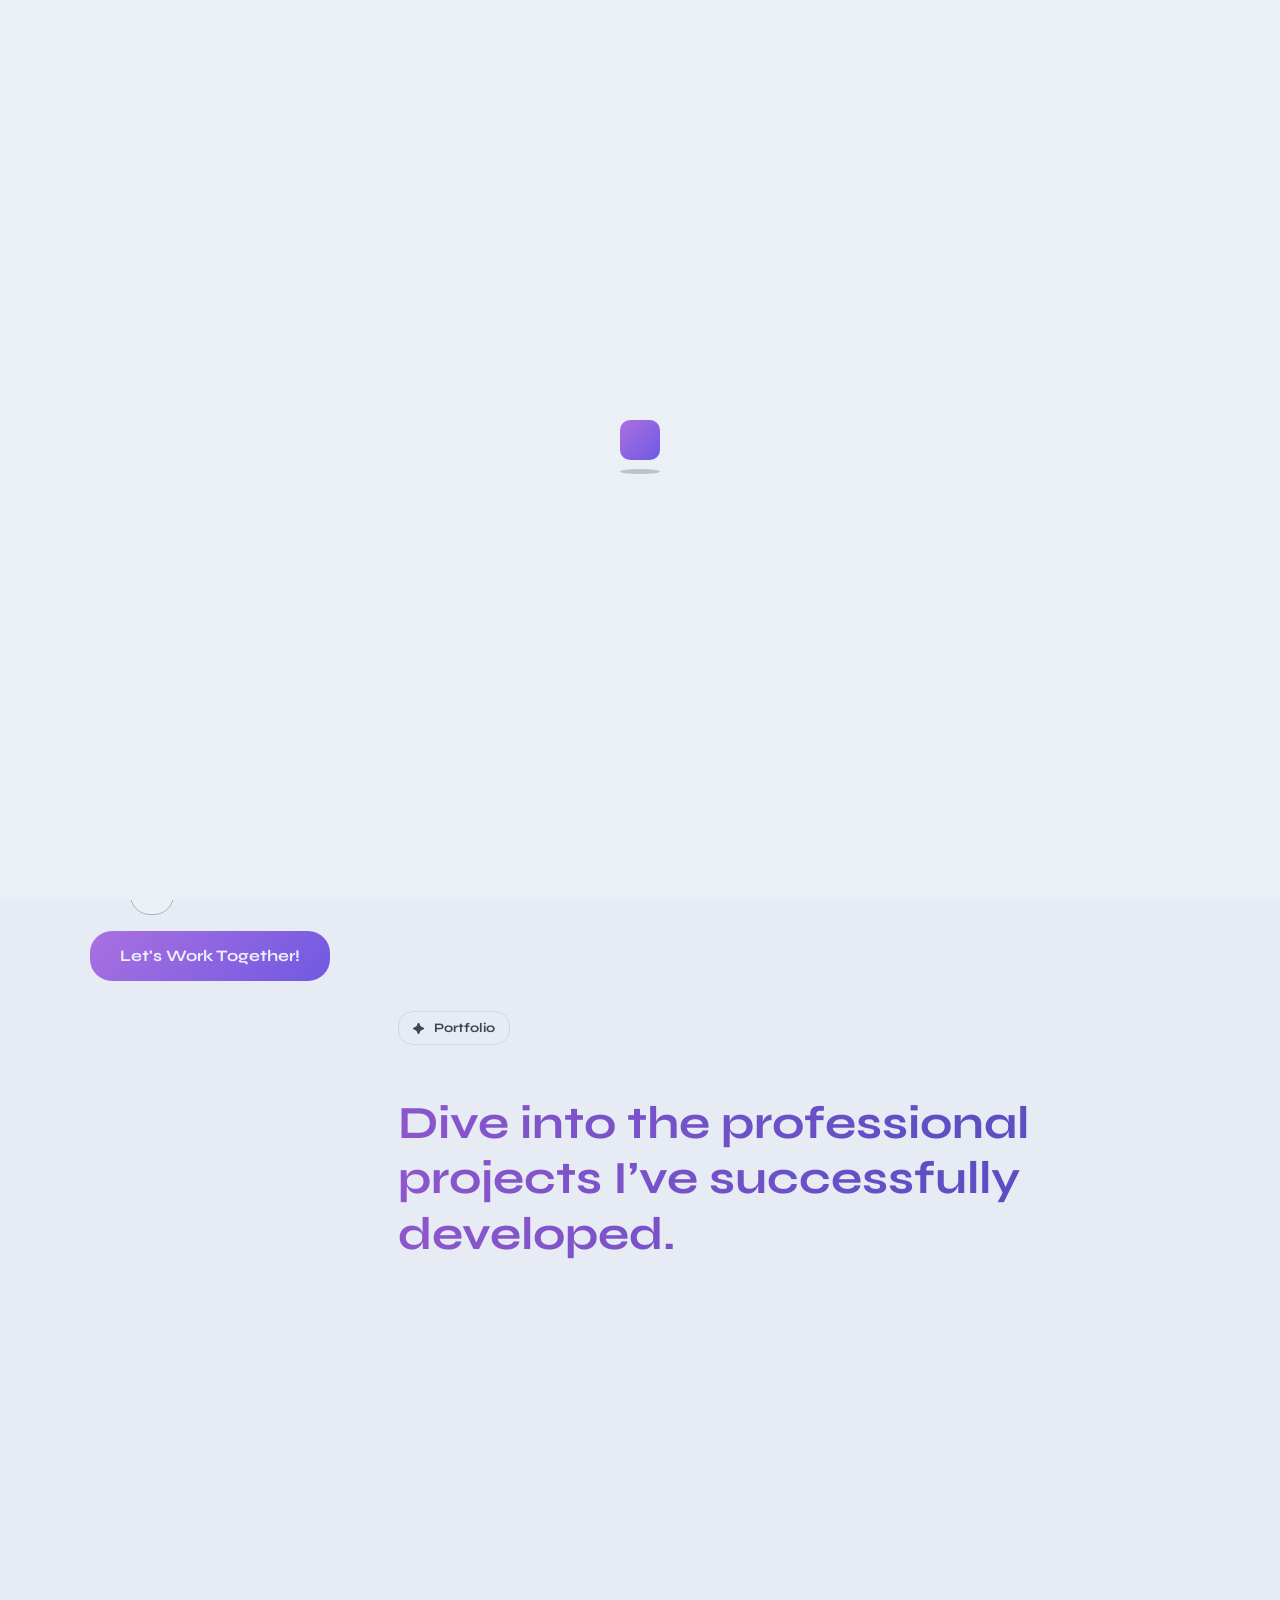
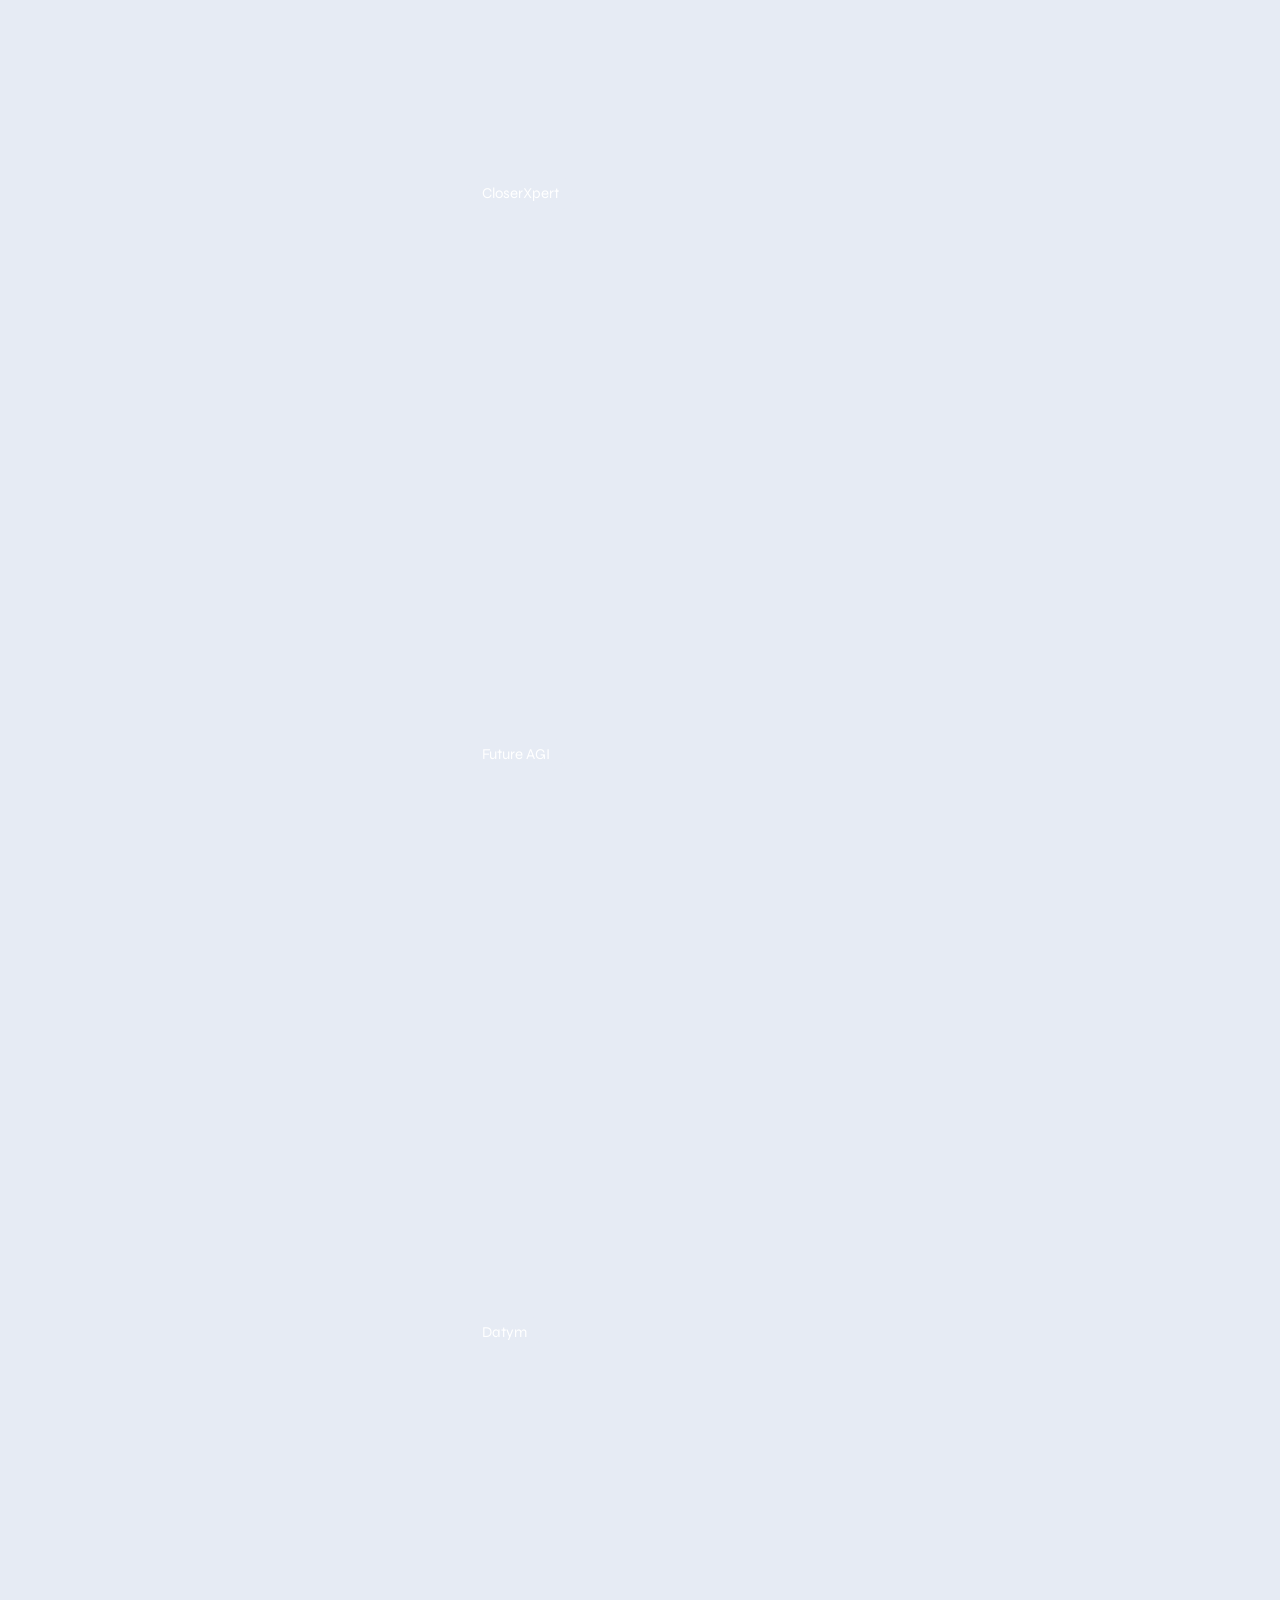
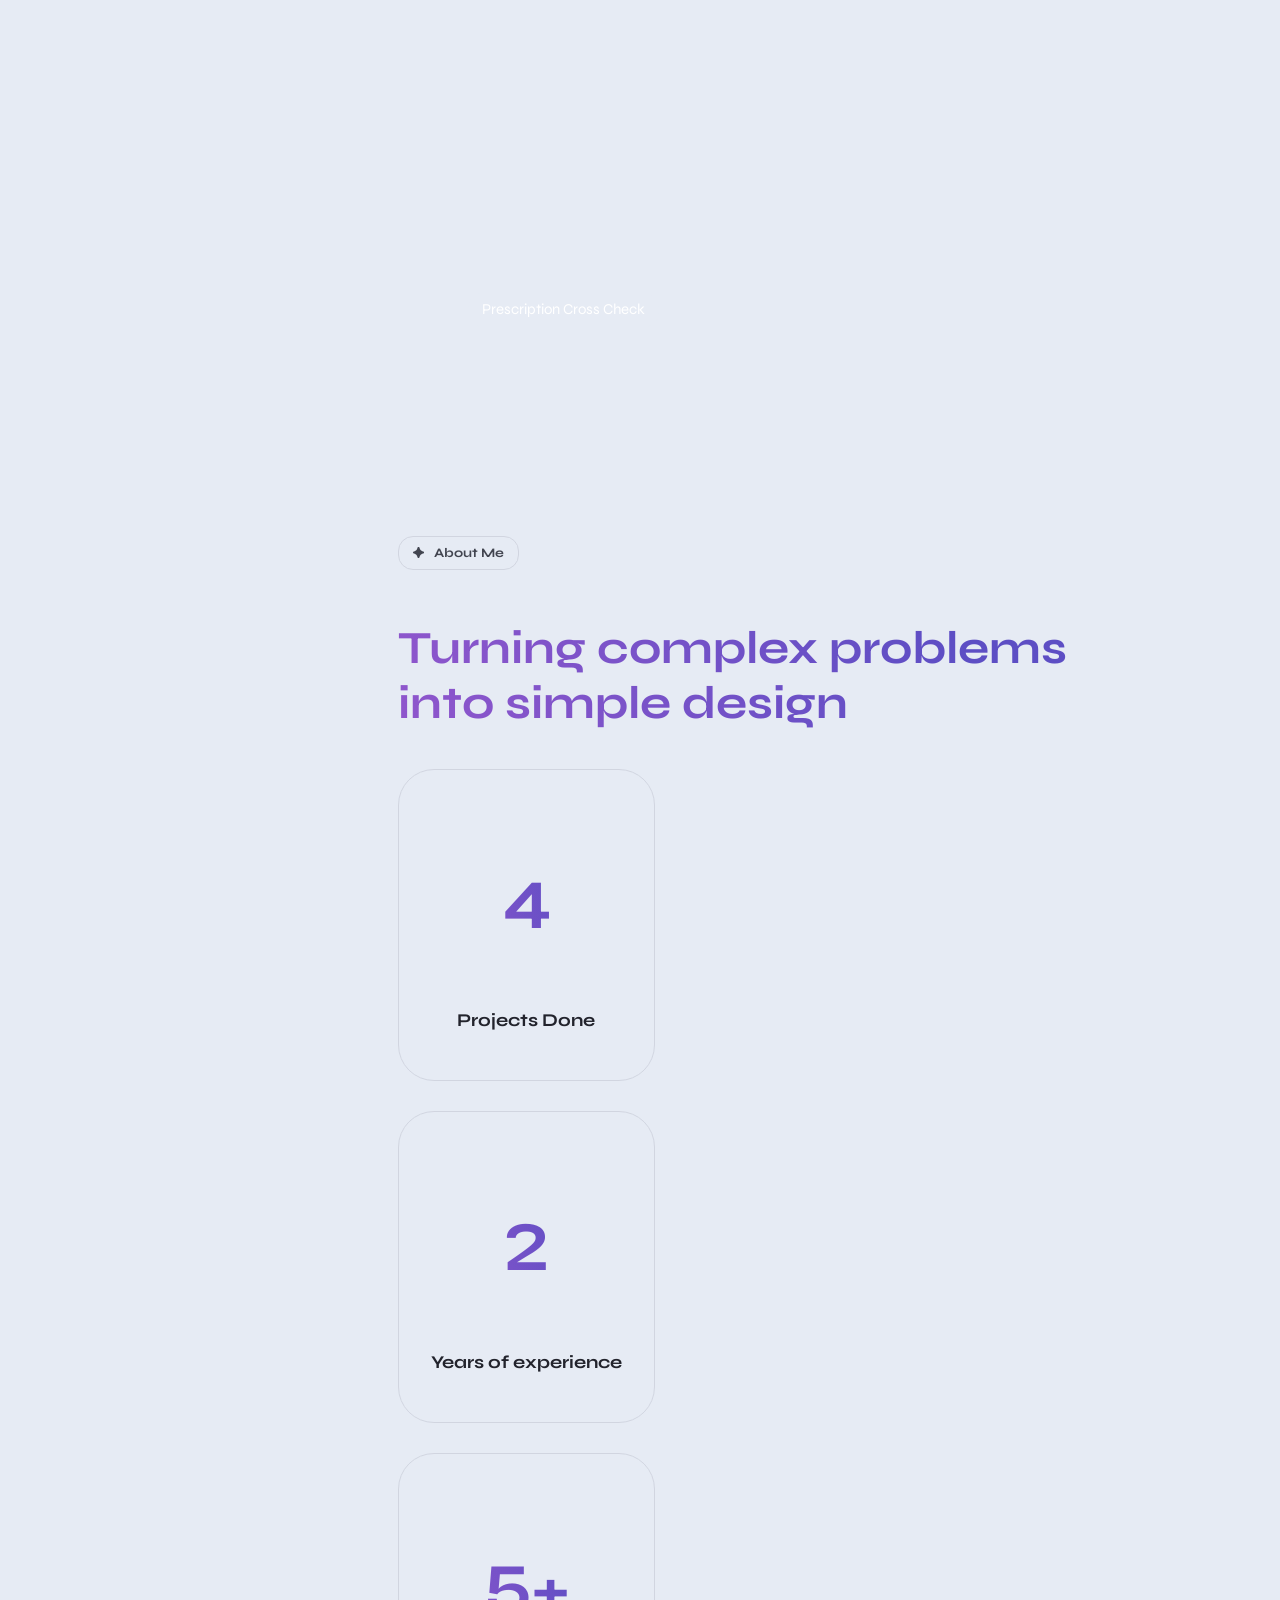
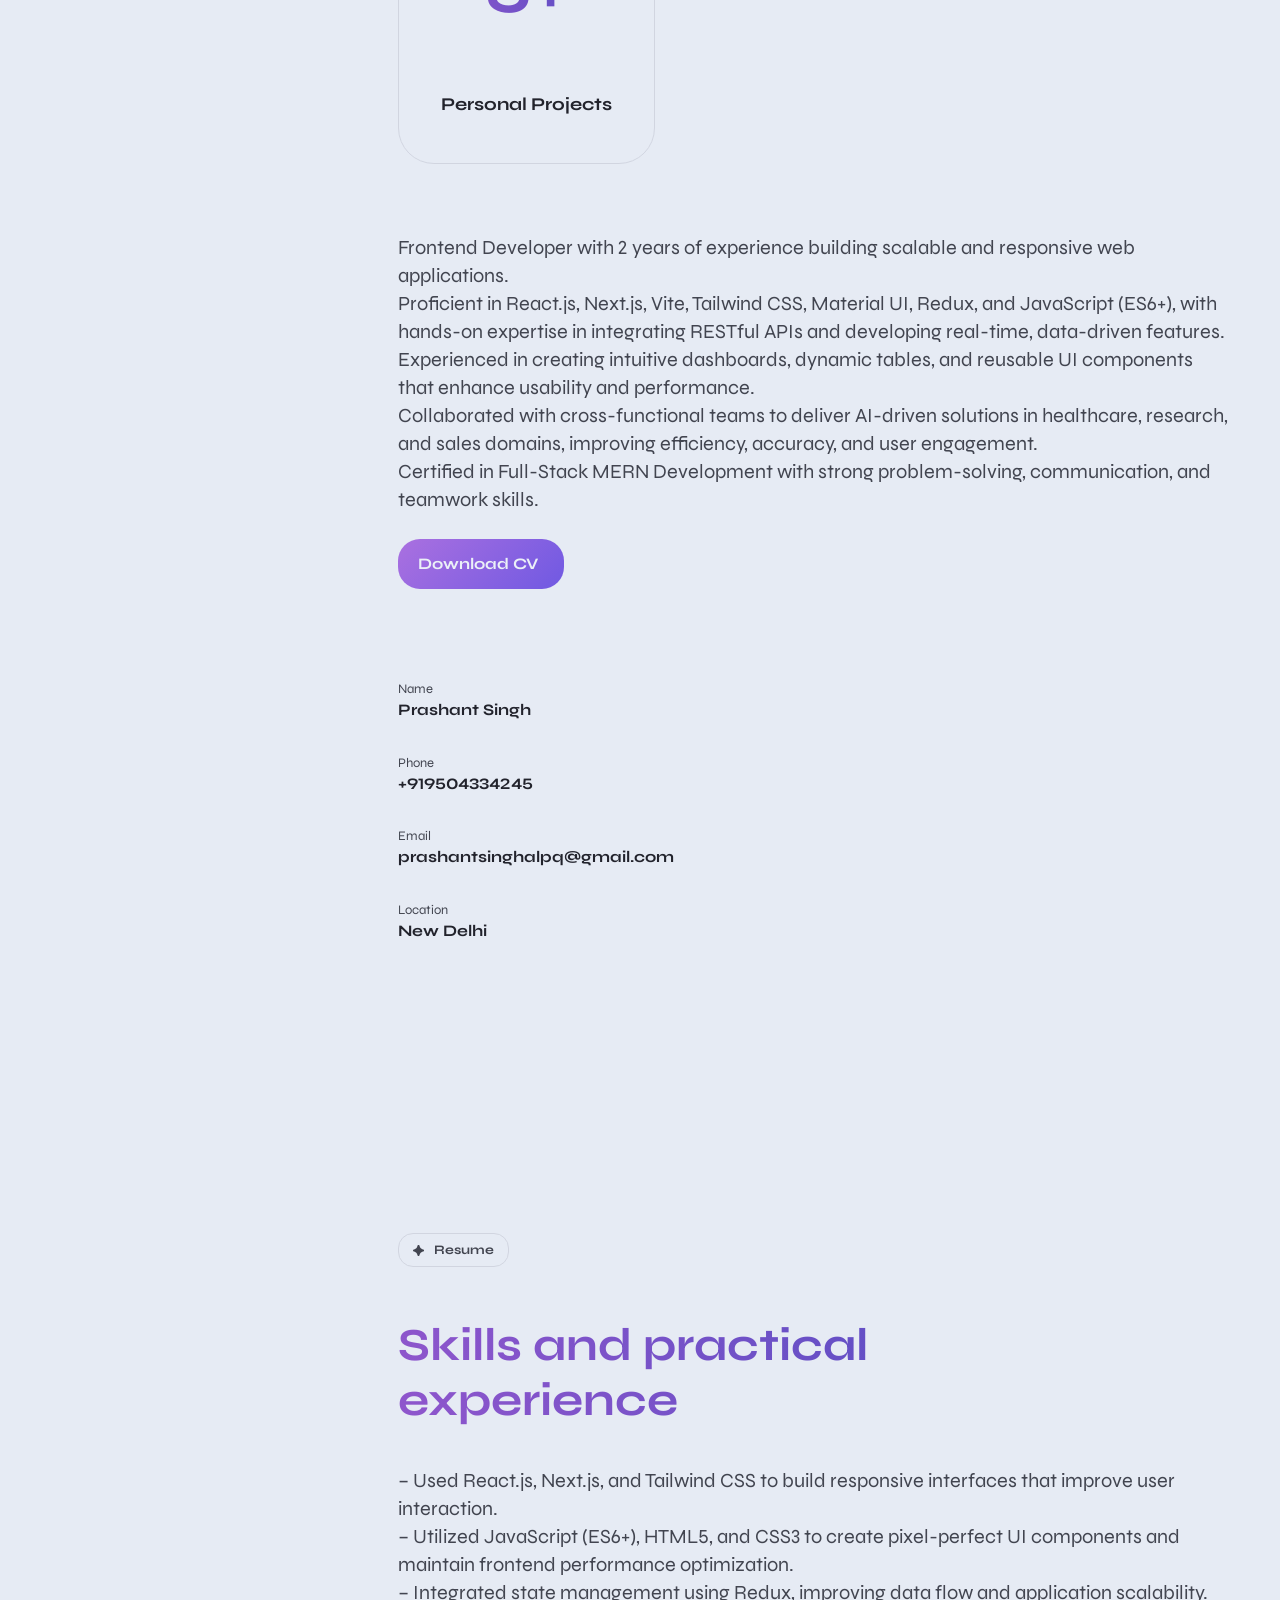
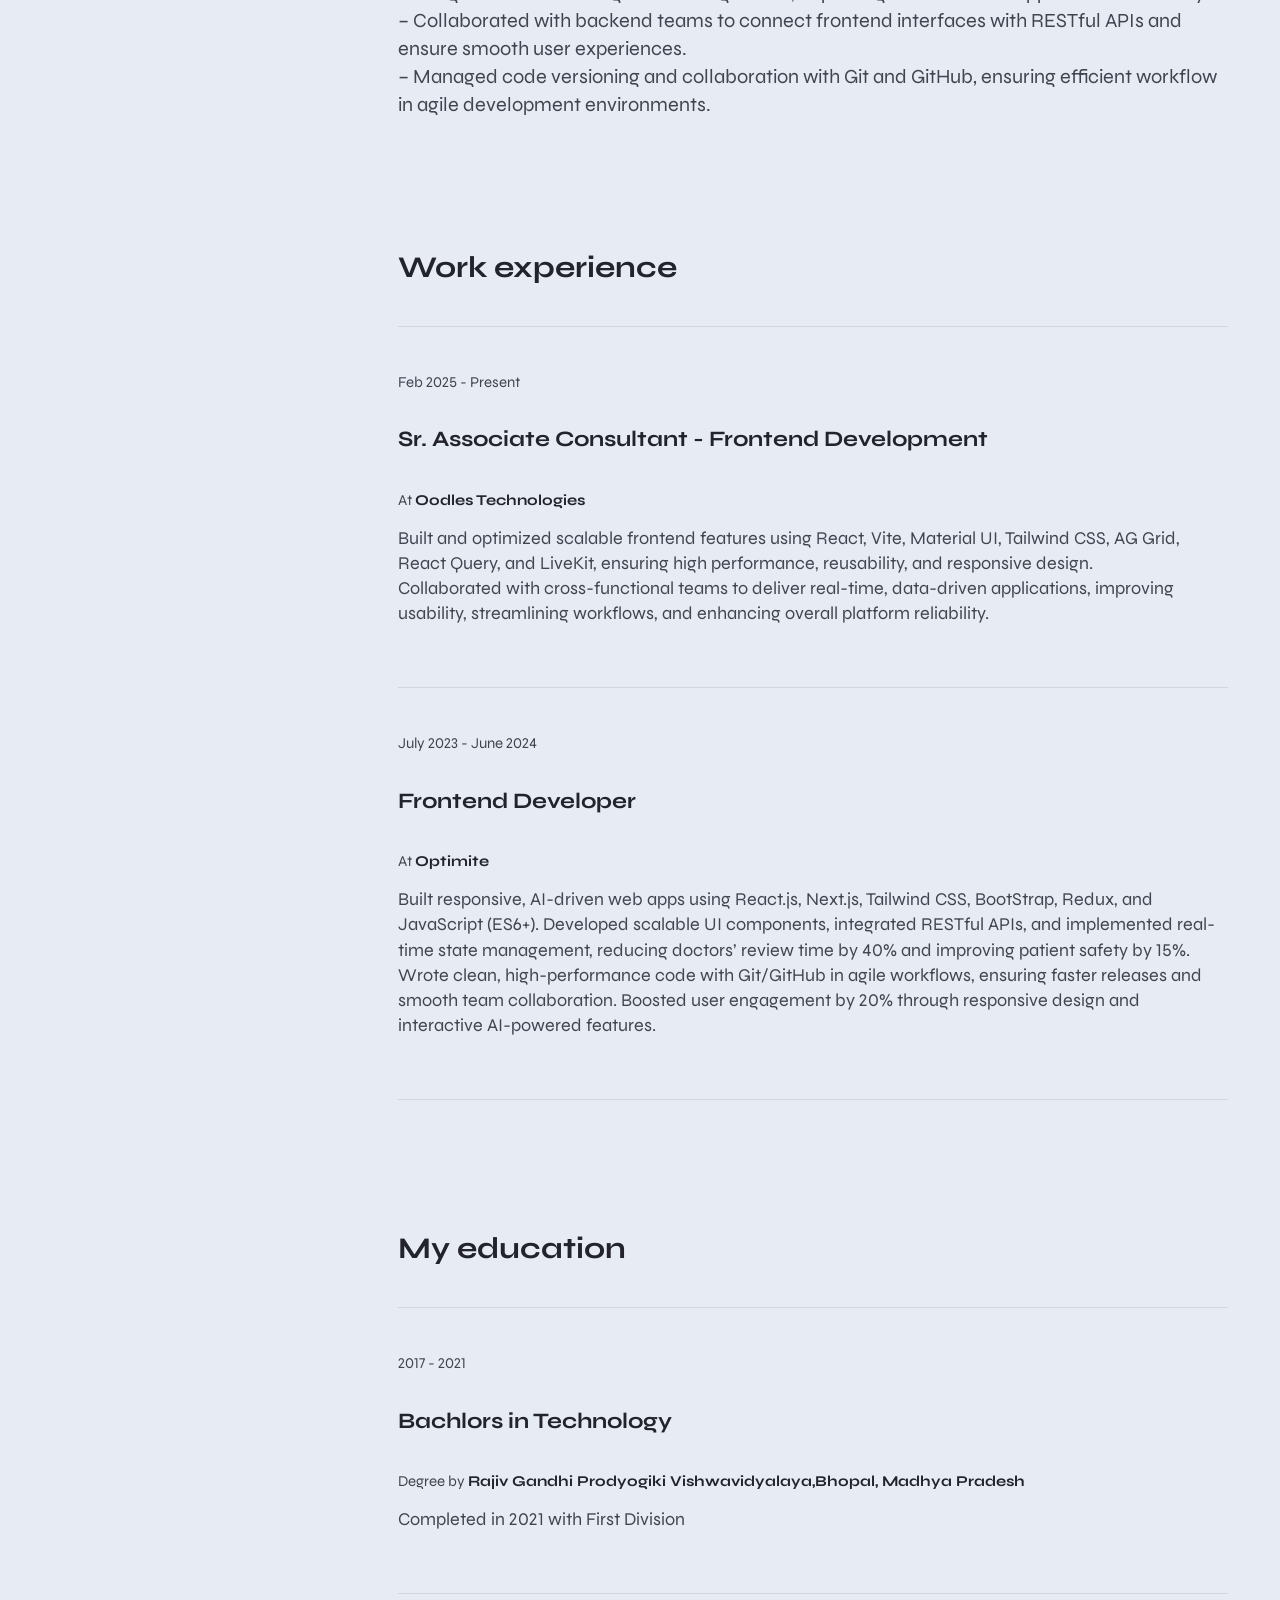
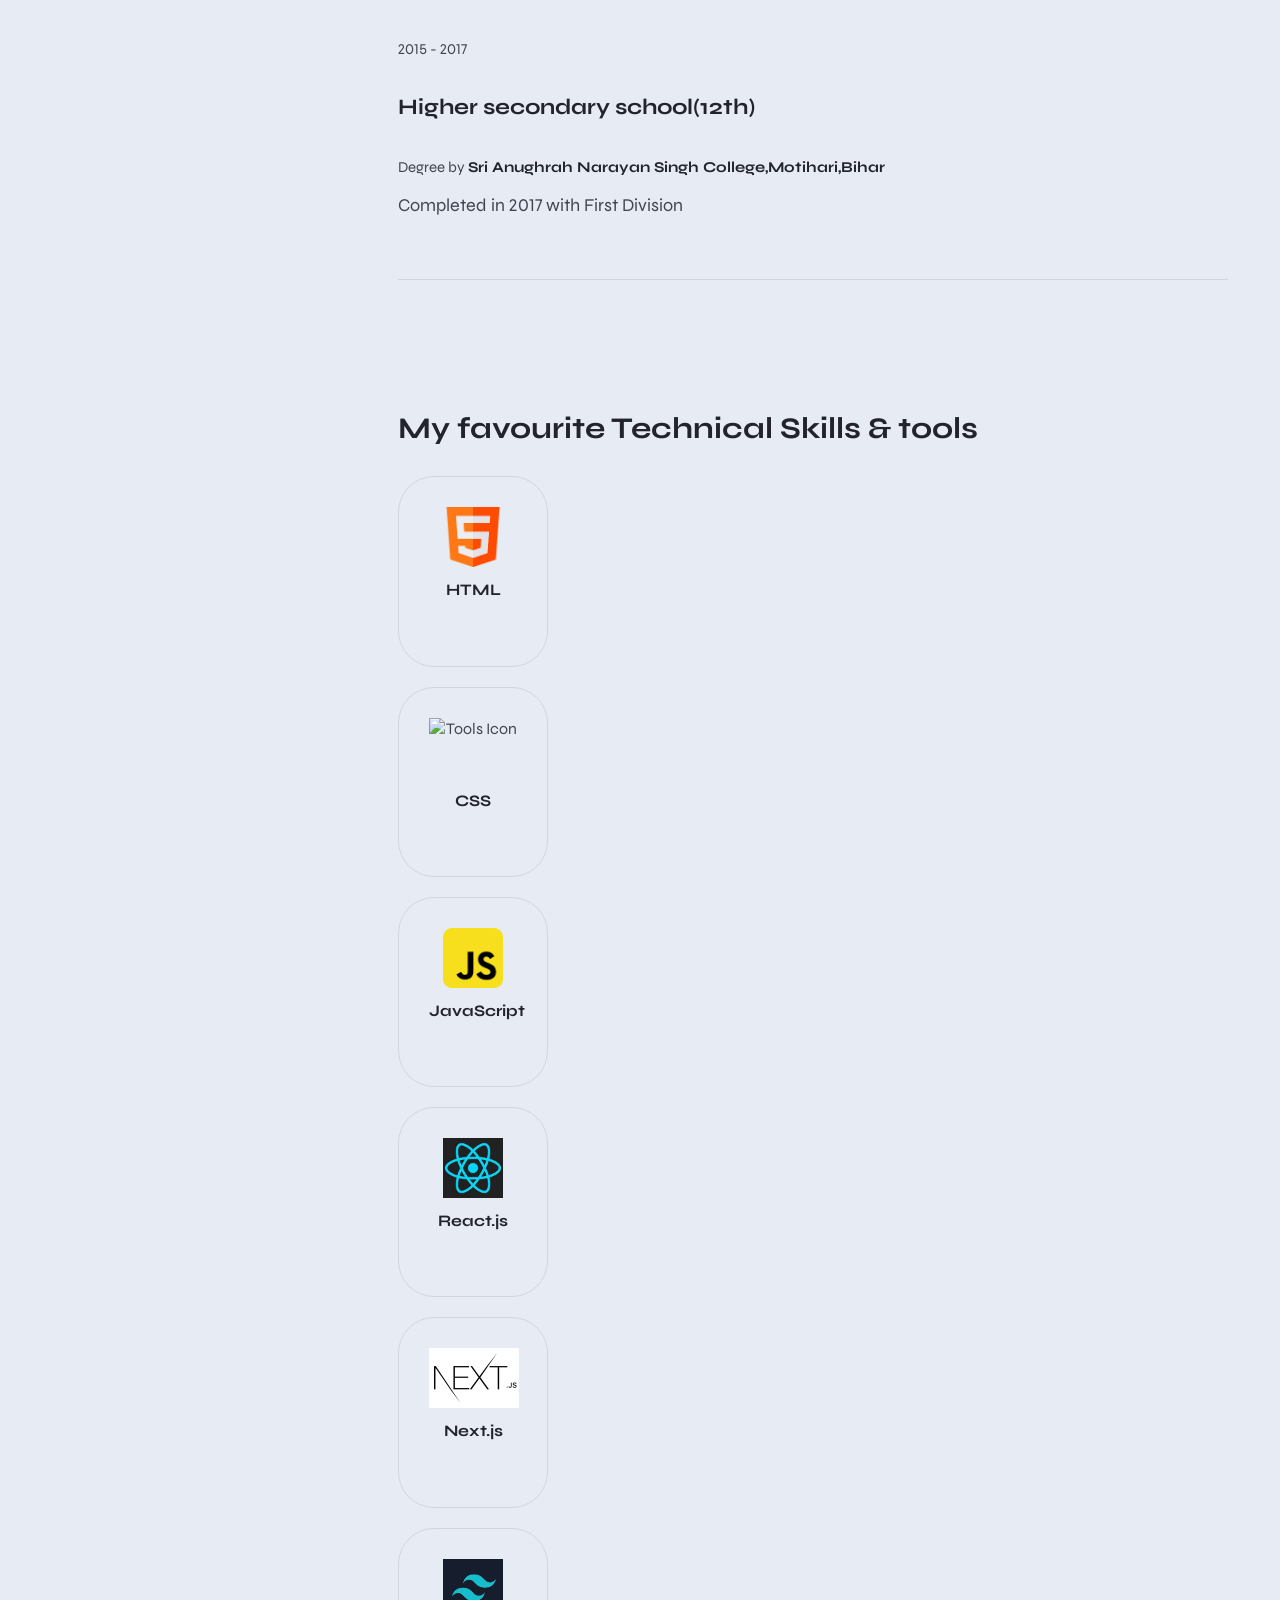
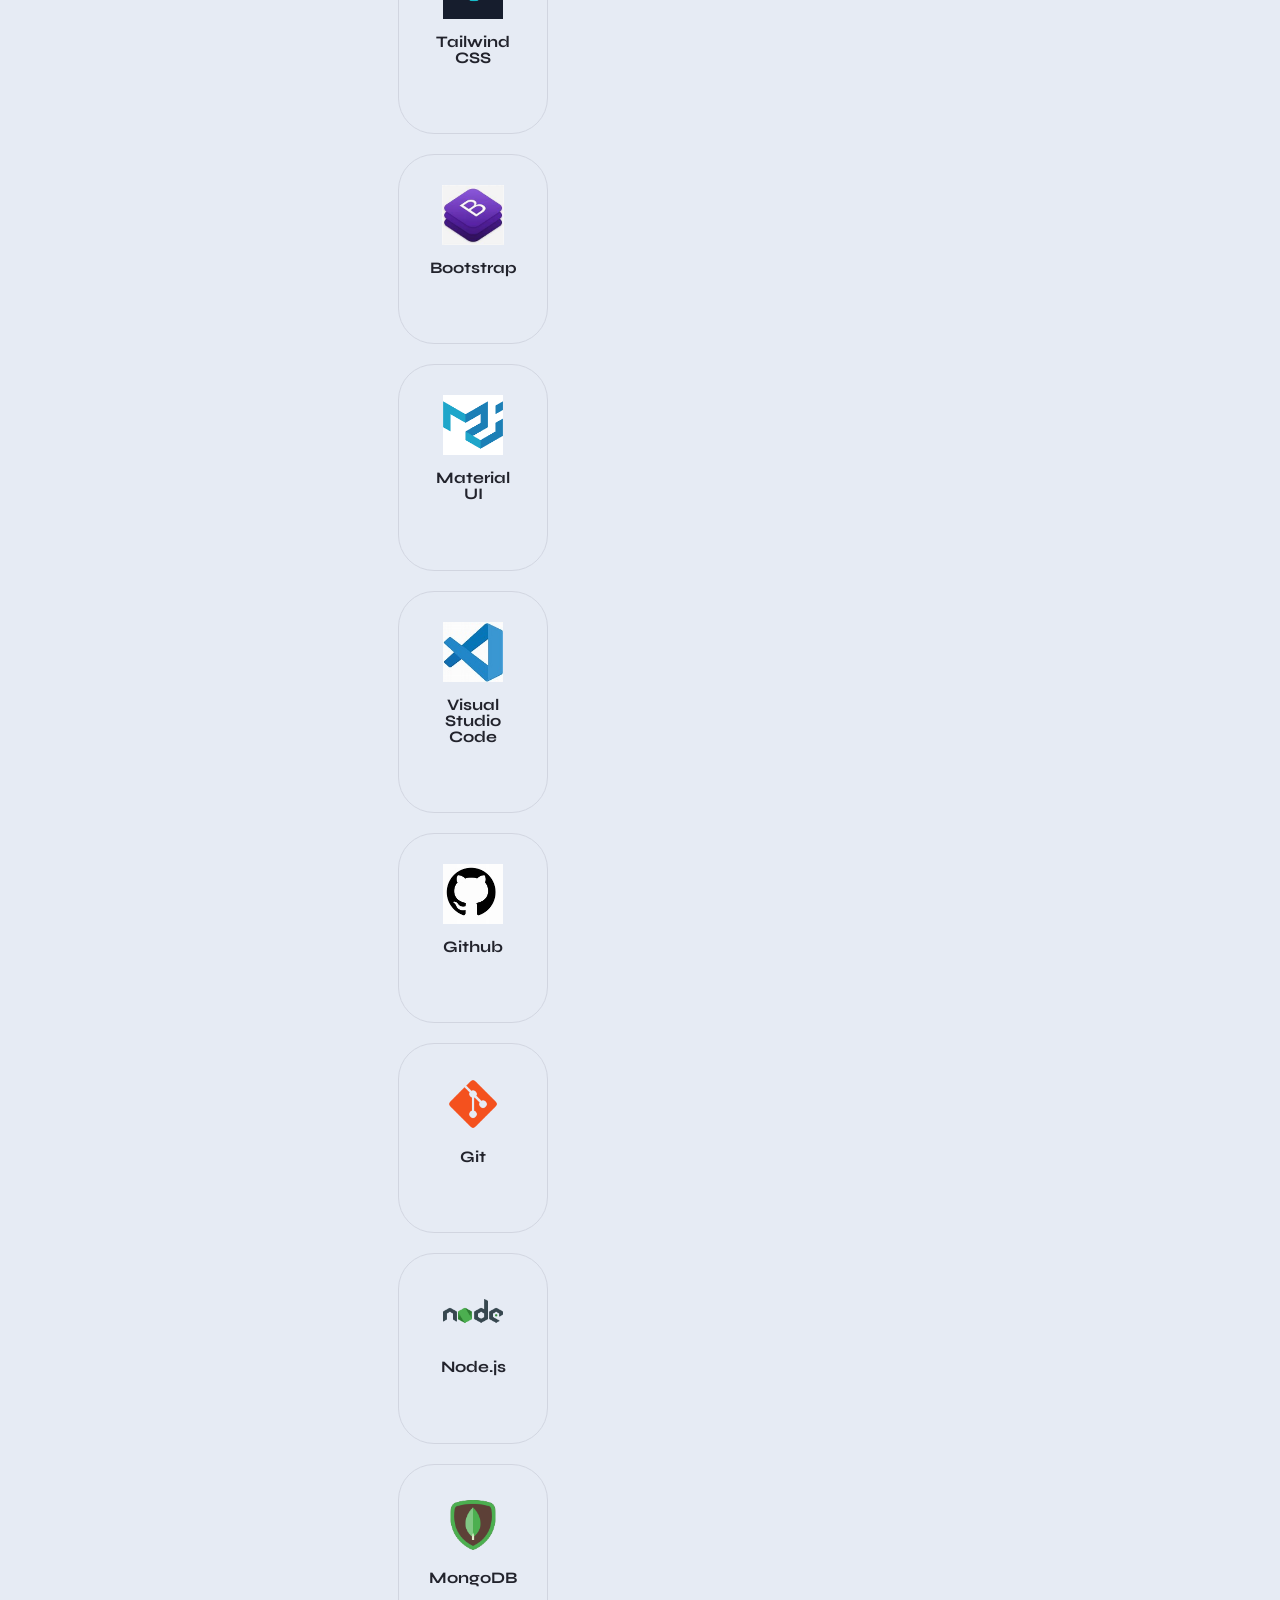
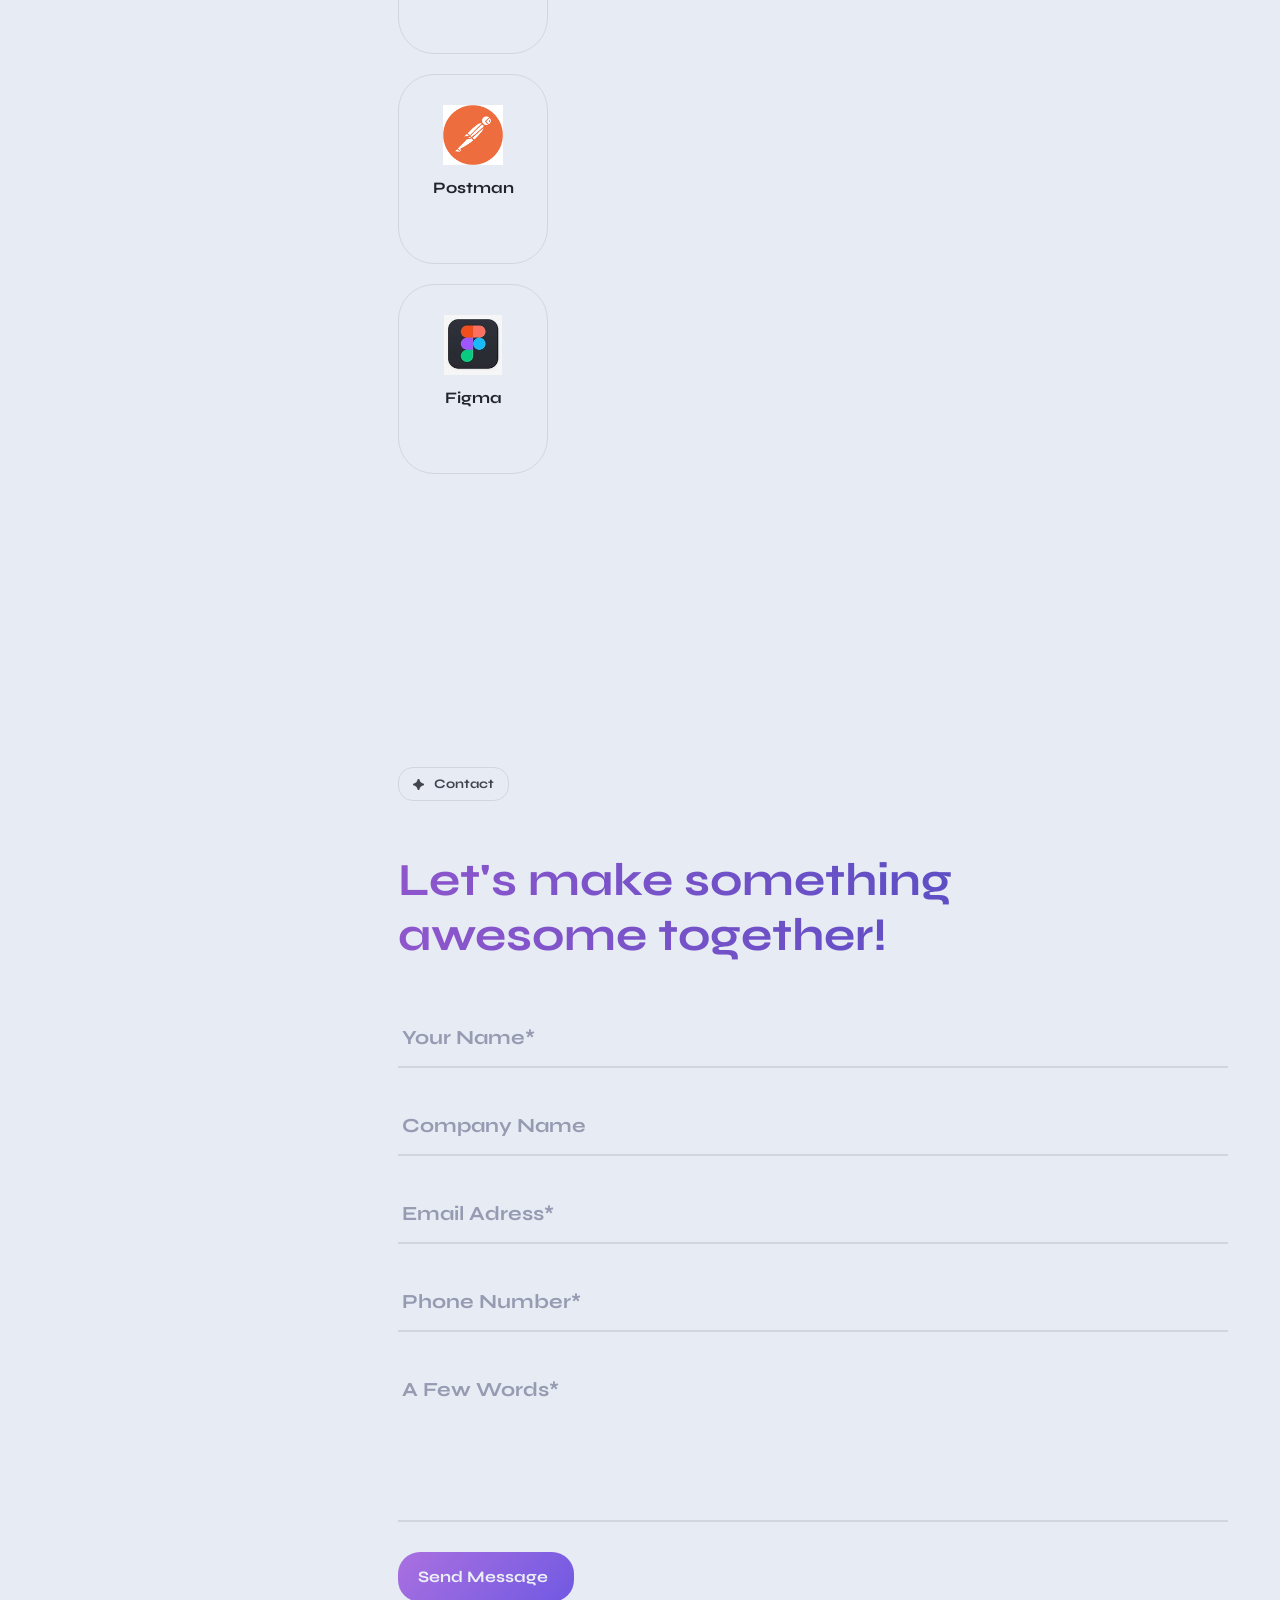
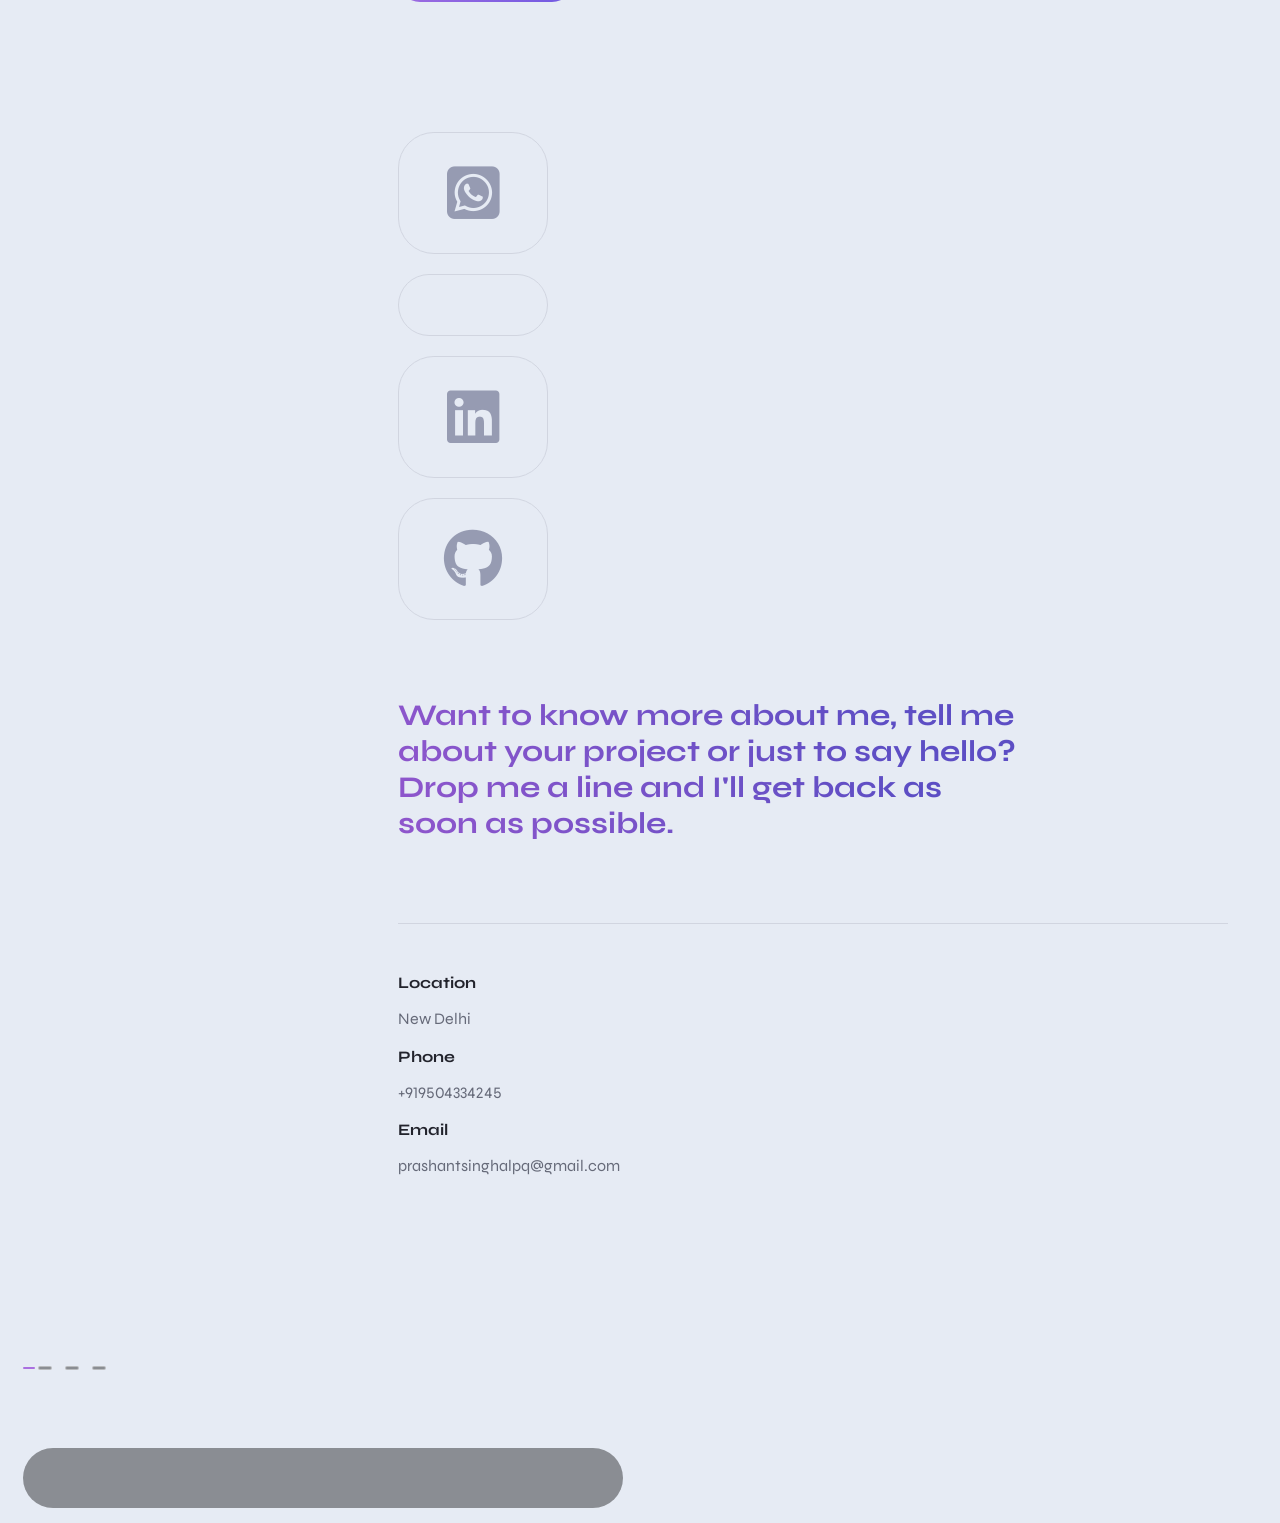
==== index.html @ dfbff2a9 "added exp" ====
<!DOCTYPE html>
<html lang="en" dir="ltr">


<head>
  <meta charset="UTF-8">

  <!-- Page Title -->
  <title>Prashant Singh Portfolio </title>

  <!-- Meta Tags -->
  <meta name="description"
    content="Show yourself brightly with Braxton - unique and creative portfolio and resume template!">
  <meta name="keywords"
    content="mix_design, resume, portfolio, personal page, cv, template, one page, responsive, html5, css3, creative, clean">
  <meta name="author" content="mix_design">

  <!-- Viewport Meta-->
  <meta http-equiv="X-UA-Compatible" content="IE=edge">
  <meta name="viewport" content="width=device-width, initial-scale=1, maximum-scale=1">

  <!-- Template Favicon & Icons Start -->
  <link rel="icon" href="img/favicon/favicon.ico" sizes="any">
  <link rel="icon" href="img/favicon/icon.svg" type="image/svg+xml">
  <link rel="apple-touch-icon" href="img/favicon/apple-touch-icon.png">
  <link rel="manifest" href="img/favicon/manifest.webmanifest">
  <link rel="stylesheet" href="https://cdnjs.cloudflare.com/ajax/libs/font-awesome/6.6.0/css/all.min.css"
    integrity="sha512-Kc323vGBEqzTmouAECnVceyQqyqdsSiqLQISBL29aUW4U/M7pSPA/gEUZQqv1cwx4OnYxTxve5UMg5GT6L4JJg=="
    crossorigin="anonymous" referrerpolicy="no-referrer" />
  <!-- Template Favicon & Icons End -->

  <!-- Facebook Metadata Start -->
  <meta property="og:image:height" content="1200">
  <meta property="og:image:width" content="1200">
  <meta property="og:title" content="Braxton - Personal Portfolio & Resume HTML Template">
  <meta property="og:description"
    content="Show yourself brightly with Braxton - unique and creative portfolio and resume template!">
  <meta property="og:url" content="https://mixdesign.club/themeforest/braxton">
  <meta property="og:image" content="img/favicon/og-image.html">
  <!-- Facebook Metadata End -->

  <!-- Template Styles Start -->
  <link rel="stylesheet" href="css/loaders/loader.css">
  <link rel="stylesheet" type="text/css" href="css/plugins.css">
  <link rel="stylesheet" type="text/css" href="css/main.css">
  <!-- Template Styles End -->

  <!-- Custom Browser Color Start -->
  <meta name="theme-color" media="(prefers-color-scheme: light)" content="#dcdce7">
  <meta name="theme-color" media="(prefers-color-scheme: dark)" content="#111111">
  <meta name="msapplication-navbutton-color" content="#111111">
  <meta name="apple-mobile-web-app-capable" content="yes">
  <meta name="apple-mobile-web-app-status-bar-style" content="black-translucent">
  <!-- Custom Browser Color End -->
</head>

<body>

  <!-- Loader Start -->
  <div id="loader" class="loader">
    <div id="loaderContent" class="loader__content">
      <div class="loader__shadow"></div>
      <div class="loader__box"></div>
    </div>
  </div>
  <!-- Loader End -->

  <!-- Header Start -->
  <header id="header" class="header d-flex justify-content-between">

    <!-- Navigation Menu Start -->
    <div class="header__navigation">
      <nav id="menu" class="menu">
        <ul class="menu__list d-flex justify-content-start">
          <li class="menu__item">
            <a class="menu__link btn" href="#home">
              <span class="menu__caption">Home</span>
              <i class="ph-bold ph-house-simple"></i>
            </a>
          </li>
          <li class="menu__item">
            <a class="menu__link btn" href="#portfolio">
              <span class="menu__caption">Portfolio</span>
              <i class="ph-bold ph-squares-four"></i>
            </a>
          </li>
          <li class="menu__item">
            <a class="menu__link btn" href="#about">
              <span class="menu__caption">About Me</span>
              <i class="ph-bold ph-user"></i>
            </a>
          </li>
          <li class="menu__item">
            <a class="menu__link btn" href="#resume">
              <span class="menu__caption">Resume</span>
              <i class="ph-bold ph-article"></i>
            </a>
          </li>
          <li class="menu__item">
            <a class="menu__link btn" href="#contact">
              <span class="menu__caption">Contact</span>
              <i class="ph-bold ph-envelope"></i>
            </a>
          </li>
        </ul>
      </nav>
    </div>
    <!-- Navigation Menu End -->

    <!-- Header Controls Start -->
    <div class="header__controls d-flex justify-content-end">
      <button id="color-switcher" class="color-switcher header__switcher btn" type="button" role="switch"
        aria-label="light/dark mode" aria-checked="true"></button>
      <a id="notify-trigger" class="header__trigger btn"
        href="mailto:prashantsinghalpq@gmail.com?subject=Message%20from%20your%20site">
        <span class="trigger__caption">Let's Talk</span>
        <i class="ph-bold ph-chat-dots"></i>
      </a>
    </div>
    <!-- Header Controls End -->

  </header>
  <!-- Header End -->

  <!-- SVG Background Start -->
  <div id="svgBackground" class="svg-background">
    <!-- top svg item -->
    <div class="background__svg01" data-speed="0.8">
      <svg version="1.1" xmlns="http://www.w3.org/2000/svg" x="0px" y="0px" width="1000px" height="1000px"
        viewBox="0 0 1000 1000" style="enable-background:new 0 0 1000 1000;" xml:space="preserve">
        <style type="text/css">
          .bg01 {
            fill: url(#color-gradient);
          }
        </style>
        <radialGradient id="color-gradient" cx="418.5665" cy="225.9685" r="499.9326" fx="866.8251" fy="4.6162"
          gradientTransform="matrix(-0.6935 0.7207 -0.7207 -0.6935 953.1126 355.0528)" gradientUnits="userSpaceOnUse">
          <stop offset="0" style="stop-color:#CEC4EF" />
          <stop offset="1" style="stop-color:#CEC4EF;stop-opacity:0" />
        </radialGradient>
        <circle class="bg01" cx="500" cy="500" r="500" />
      </svg>
    </div>
    <!-- bottom svg item -->
    <div class="background__svg02" data-speed="0.4">
      <svg version="1.1" xmlns="http://www.w3.org/2000/svg" x="0px" y="0px" width="429.6px" height="429.6px"
        viewBox="0 0 429.6 429.6" style="enable-background:new 0 0 429.6 429.6;" xml:space="preserve">
        <style type="text/css">
          .bg02 {
            fill: url(#color-gradient-2);
          }
        </style>
        <g id="Layer_1-2">
          <radialGradient id="color-gradient-2" cx="2213.9312" cy="-11537.4219" r="214.85" fx="2393.6191"
            fy="-11419.6494" gradientTransform="matrix(1.902285e-02 0.9998 0.9998 -1.954636e-02 11706.5303 -2223.4016)"
            gradientUnits="userSpaceOnUse">
            <stop offset="0" style="stop-color:#CEC4EF" />
            <stop offset="1" style="stop-color:#CEC4EF;stop-opacity:0" />
          </radialGradient>
          <path class="bg02"
            d="M63,63C146.9-21,282.9-21,366.8,62.9s83.8,219.9-0.1,303.8s-219.9,83.9-303.8,0.1S-20.9,146.9,63,63z" />
        </g>
      </svg>
    </div>
  </div>
  <!-- SVG Background End -->

  <!-- Avatar Side Block Start -->
  <div id="avatar" class="avatar">
    <div class="avatar__container d-flex flex-column justify-content-lg-between">
      <!-- image and logo -->
      <div class="avatar__block">
        <div class="avatar__logo d-flex align-items-center">
          <div class="logo__image">

            <svg xmlns="http://www.w3.org/2000/svg" x="0px" y="0px" width="85px" height="85px" viewBox="0 0 85 85"
              style="enable-background:new 0 0 85 85;" xml:space="preserve" class="gradient-fill">
              <style type="text/css">
                .gradient-fill {
                  fill: url(#gradientFill);
                }
              </style>
              <g>
                <linearGradient id="gradientFill" gradientUnits="userSpaceOnUse" x1="9.9604" y1="75.0338" x2="75.0387"
                  y2="9.9555">
                  <stop offset="0" style="stop-color:var(--accent)" />
                  <stop offset="1" style="stop-color:var(--secondary)" />
                </linearGradient>
                <path class="gradient-fill" d="M51,0H34C15.2,0,0,15.2,0,34v17c0,14.3,8.9,26.6,21.4,31.6c0,0,0,0,0,0l0,0C25.3,84.1,29.5,85,34,85h17
                    c6,0,11.7-1.6,16.6-4.3c0.1-0.1,0.2-0.1,0.3-0.2C78.1,74.6,85,63.6,85,51V34C85,15.2,69.8,0,51,0z M83,51c0,10.7-5.3,20.2-13.4,26
                    v-2.5v-3.9h3.9v-3.9h-3.9v-3.9h3.9v-3.9h-3.9H67v-3.9V51h-3.9v3.9v3.9h2.6v3.9v3.9v3.9h-3.9h-3.9v3.9h3.9h3.9v3.9v1
                    C61.3,81.7,56.3,83,51,83H34c-4.5,0-8.7-0.9-12.6-2.6v-2v-3.9h3.9h3.9v-3.9h-3.9h-3.9v-3.9v-3.9v-3.9H24v-3.9V51h-3.9v3.9v3.9h-2.6
                    h-3.9v3.9h3.9v3.9h-3.9v3.9h3.9v3.9v3.9C8.2,72.8,2,62.6,2,51V34C2,16.4,16.4,2,34,2h17c17.6,0,32,14.4,32,32V51z M50.1,54.9H54
                    v3.9v3.9h-3.9v-3.9V54.9z M33.1,54.9H37v3.9v3.9h-3.9v-3.9V54.9z M27.9,51H24v-3.9v-3.9v-3.9h3.9v3.9v3.9V51z M31.8,39.3h-3.9v-3.9
                    h3.9V39.3z M31.8,43.2v-3.9h3.9v3.9H31.8z M63.1,47.1V51h-3.9v-3.9v-3.9v-3.9h3.9v3.9V47.1z M35.7,47.1v-3.9h3.9h3.9h3.9h3.9v3.9
                    h-3.9h-3.9h-3.9H35.7z M59.2,39.3h-3.9v-3.9h3.9V39.3z M55.3,43.2h-3.9v-3.9h3.9V43.2z" />
              </g>
            </svg>
          </div>
          <div class="logo__caption">
            <p>PRASHANT<br>SINGH</p>
          </div>
        </div>
        <div class="avatar__image">
          <img src="img/PrashantSinghDP.png" alt="Braxton - Personal Portfolio & Resume HTML Template Avatar">
        </div>
      </div>
      <!-- data caption #1 -->
      <div class="avatar__block">
        <h6>
          <small class="top">Specialization:</small>
          Frontend Developer
        </h6>
      </div>
      <!-- data caption #2 -->
      <div class="avatar__block">
        <h6>
          <small class="top">Based in:</small>
          New Delhi
        </h6>
      </div>
      <!-- socials and CTA button -->
      <div class="avatar__block">
        <div class="avatar__socials">
          <ul class="socials-square d-flex justify-content-between">
            <li class="socials-square__item">
              <a class="socials-square__link btn" href="https://wa.me/+919504334245
                " target="_blank"><i class="fa-brands fa-square-whatsapp"></i></a>
            </li>

            <li class="socials-square__item"></li>
            <a class="socials-square__link btn" href="https://www.linkedin.com/in/prashantuff/" target="_blank"><i
                class="fa-brands fa-linkedin"></i></a>
            </li>
            <li class="socials-square__item">
              <a class="socials-square__link btn" href="https://github.com/137prashant" target="_blank"><i
                  class="fa-brands fa-github"></i></a>
            </li>
            <li class="socials-square__item">
              <a class="socials-square__link btn" href="https://www.instagram.com/__prashantsingh___/"
                target="_blank"><i class="ph-bold ph-instagram-logo"></i></a>
            </li>

          </ul>
        </div>
        <div class="avatar__btnholder">
          <a class="btn btn-default btn-fullwidth btn-hover btn-hover-accent" href="#contact" target="_blank">
            <span class="btn-caption">Let's Work Together!</span>
          </a>
        </div>
      </div>
    </div>
  </div>
  <!-- Avatar Side Block End -->

  <!-- Page Content Start -->
  <div id="content" class="content">
    <div class="content__wrapper">

      <!-- Intro Section Start -->
      <section id="home" class="main intro">

        <!-- Headline Start -->
        <div id="headline" class="headline d-flex align-items-start flex-column">
          <p class="headline__subtitle animate-headline">
            <svg xmlns="http://www.w3.org/2000/svg" x="0px" y="0px" width="13px" height="13px" viewBox="0 0 13 13"
              fill="currentColor">
              <path fill="currentColor" d="M5.6,12.6c-0.5-0.8-0.7-2.4-1.7-3.5c-1-1-2.7-1.2-3.5-1.7C-0.1,7-0.1,6,0.4,5.6c0.8-0.5,2.3-0.6,3.5-1.8
                  C5,2.8,5.1,1.2,5.6,0.4C6-0.1,7-0.1,7.4,0.4c0.5,0.8,0.7,2.4,1.8,3.5c1.2,1.2,2.6,1.2,3.5,1.7c0.6,0.4,0.6,1.4,0,1.7
                  C11.8,7.9,10.2,8,9.1,9.1c-1,1-1.2,2.7-1.7,3.5C7,13.1,6,13.1,5.6,12.6z" />
            </svg>
            <span>Let's meet!</span>
          </p>
          <h1 class="headline__title animate-headline">I'm Prashant Singh<br>Frontend Developer</h1>
          <div class="headline__btnholder d-flex flex-column flex-sm-row">
            <a class="btn mobile-vertical btn-default btn-hover btn-hover-accent-mobile animate-headline"
              target="_blank" href="https://github.com/137prashant">
              <span class="btn-caption">My Works</span>
              <i class="ph-bold ph-squares-four"></i>
            </a>
            <a class="btn mobile-vertical btn-default btn-hover btn-hover-outline-mobile animate-headline"
              target="_blank" href="https://drive.google.com/file/d/1sO4hTacDXwyfyCzmRSG_e1KXbOb9z5NQ/view">
              <span class="btn-caption">Download CV</span>
              <i class="ph-bold ph-download-simple"></i>
            </a>
          </div>
        </div>
        <!-- Headline End -->

        <!-- Scroll Button Start -->
        <div class="rotating-btn">
          <a href="#portfolio" class="rotating-btn__link slide-down">
            <!-- SVG rotating text -->
            <svg version="1.1" xmlns="http://www.w3.org/2000/svg" xmlns:xlink="http://www.w3.org/1999/xlink" x="0px"
              y="0px" viewBox="0 0 120 120" style="enable-background:new 0 0 120 120;" xml:space="preserve"
              class="animate-rotation" data-value="360">
              <defs>
                <path id="textPath"
                  d="M110,59.5c0,27.6-22.4,50-50,50s-50-22.4-50-50s22.4-50,50-50S110,31.9,110,59.5z" />
              </defs>
              <g>
                <use xlink:href="#textPath" fill="none"></use>
                <text>
                  <!-- button text here!!! -->
                  <textPath xlink:href="#textPath">Scroll for More * Scroll for More * </textPath>
                </text>
              </g>
            </svg>
            <!-- arrow icon -->
            <i class="ph-bold ph-arrow-down"></i>
          </a>
        </div>
        <!-- Scroll Button End -->

      </section>
      <!-- Intro Section End -->

      <!-- Portfolio Section Start -->
      <section id="portfolio" class="inner inner-first portfolio">

        <!-- Content Block - H2 Section Title Start -->
        <div class="content__block section-grid-title">
          <p class="h2__subtitle animate-in-up">
            <svg xmlns="http://www.w3.org/2000/svg" x="0px" y="0px" width="13px" height="13px" viewBox="0 0 13 13"
              fill="currentColor">
              <path fill="currentColor" d="M5.6,12.6c-0.5-0.8-0.7-2.4-1.7-3.5c-1-1-2.7-1.2-3.5-1.7C-0.1,7-0.1,6,0.4,5.6c0.8-0.5,2.3-0.6,3.5-1.8
                  C5,2.8,5.1,1.2,5.6,0.4C6-0.1,7-0.1,7.4,0.4c0.5,0.8,0.7,2.4,1.8,3.5c1.2,1.2,2.6,1.2,3.5,1.7c0.6,0.4,0.6,1.4,0,1.7
                  C11.8,7.9,10.2,8,9.1,9.1c-1,1-1.2,2.7-1.7,3.5C7,13.1,6,13.1,5.6,12.6z" />
            </svg>
            <span>Portfolio</span>
          </p>
          <h2 class="h2__title animate-in-up">Dive into the professional projects I’ve successfully developed.</h2>
        </div>
        <!-- Content Block - H2 Section Title End -->

        <!-- Content Block - Works Gallery Start -->
        <div class="content__block grid-block">
          <div class="container-fluid px-0 inner__gallery">
            <div class="row gx-0 my-gallery" itemscope itemtype="http://schema.org/ImageGallery">

              <!-- Works Gallery Single Item Start -->
              <figure class="col-12 col-md-6 gallery__item grid-item animate-card-2" itemprop="associatedMedia"
                itemscope itemtype="http://schema.org/ImageObject">
                <a href="img/works/closerxpert.png" data-image="img/works/closerxpert.png" class="gallery__link"
                  itemprop="contentUrl" data-size="1400x1400">
                  <img src="img/works/closerxpert.png" class="gallery__image" itemprop="thumbnail"
                    alt="Image description">
                </a>
                <figcaption class="gallery__descr" itemprop="caption description">
                  <h5 style="color:white">CloserXpert</h5>
                  <div class="card__tags d-flex flex-wrap">
                    <span class="rounded-tag"><a style="color: white;" href="">CloserXpert</span></a>
                    <p class="small">
                      – Built a role-based AI sales enablement platform (Sales, Business) that
                      allowed creation and testing of AI agents for customer interactions
                      through voice and text, with real-time call handling for appointment
                      booking, transfers, and AI-driven practice sessions with feedback.<br> – Designed an interactive
                      sales dashboard displaying performance, deals,
                      scores, and leaderboards for setters and closers, improving training
                      productivity, and providing managers with actionable insights. <br> – Tech Stack: React, Tailwind
                      CSS, React Query, Twilio, LiveKit, WebSockets
                    </p>
                </figcaption>
              </figure>
              <!-- Works Gallery Single Item End -->

              <!-- Works Gallery Single Item Start -->
              <figure class="col-12 col-md-6 gallery__item grid-item animate-card-2" itemprop="associatedMedia"
                itemscope itemtype="http://schema.org/ImageObject">
                <a href="img/works/futureagi1.png" data-image="img/works/futureagi1.png" class="gallery__link"
                  itemprop="contentUrl" data-size="1400x1400">
                  <img src="img/works/futureagi1.png" class="gallery__image" itemprop="thumbnail"
                    alt="Image description">
                </a>
                <figcaption class="gallery__descr" itemprop="caption description">
                  <h5 style="color:white">Future AGI</h5>
                  <div class="card__tags d-flex flex-wrap">
                    <span class="rounded-tag"><a style="color: white;" href="">Future AGI</span></a>
                    <p class="small">
                      – Built high-performance, scalable UIs for a Generative AI lifecycle
                      platform, streamlining dataset evaluation, prompt generation,
                      optimization, and model evaluation. Delivered real-time components
                      for monitoring, tracing, and alerting to proactively detect errors,
                      ensuring safety, compliance, and observability.<br> – Developed scalable, user-friendly interfaces
                      with dynamic tables and
                      advanced filtering for seamless data exploration. Collaborated with
                      product, design, and backend teams to create a comprehensive AI
                      prototyping environment.<br> – Tech Stack: React, Material UI, AG Grid, Redux
                    </p>
                </figcaption>
              </figure>
              <!-- Works Gallery Single Item End -->

              <!-- Works Gallery Single Item Start -->
              <figure class="col-12 col-md-6 gallery__item grid-item animate-card-2" itemprop="associatedMedia"
                itemscope itemtype="http://schema.org/ImageObject">
                <a href="img/works/datym.png" data-image="img/works/datym.png" class="gallery__link"
                  itemprop="contentUrl" data-size="1400x1400">
                  <img src="img/works/datym.png" class="gallery__image" itemprop="thumbnail" alt="Image description">
                </a>
                <figcaption class="gallery__descr" itemprop="caption description">
                  <h5 style="color:white" href="https://app.datym.ai/">Datym</h5>
                  <div class="card__tags d-flex flex-wrap">
                    <span class="rounded-tag"><a style="color: white;" href="https://app.datym.ai/">Datym</span></a>
                    <p class="small">
                      – Built a platform to manage medical conferences, storing abstracts and
                      posters in a vector database (Pinecone) to enable efficient data retrieval and
                      analysis.
                      <br>
                      – Users can purchase access to conferences, ask questions related to the
                      conference content, and receive results in a table format.
                      <br>
                      – Implemented features for users to make notes, select useful rows, save or
                      export their findings, and narrate multiple saved searches using OpenAI.
                      Applied Django, HTML, CSS, Pinecone, and Streamlit for the tech stack.
                    </p>
                </figcaption>
              </figure>
              <!-- Works Gallery Single Item End -->

              <!-- Works Gallery Single Item Start -->
              <!-- <figure class="col-12 col-md-6 gallery__item grid-item animate-card-2" itemprop="associatedMedia"
                itemscope itemtype="">
                <a href="img/works/medical record.jpg" data-image="img/works/medical record.jpg" class="gallery__link"
                  itemprop="contentUrl" data-size="1200x1200">
                  <img src="img/works/medical record.jpg">
                </a>
                <figcaption class="gallery__descr" itemprop="caption description">
                  <h5 style="color:white">Medical Record Summarization</h5>
                  <div class="card__tags d-flex flex-wrap">
                    <span class="rounded-tag"><a style="color: white;" href="">Medical Record Summarization</span></a>
                    <p class="small">
                      – Created an AI-based tool to process and summarize large or multiple PDFs
                      of patient records, generating patient summaries and abstracts linked to
                      original documents for streamlined information retrieval. <br> – Utilized Next.js and Tailwind CSS
                      for the frontend and FastAPI with
                      ChatGPT API for the backend. <br> – Reduced information retrieval time by 40%, enhancing
                      efficiency for
                      medical professionals.
                    </p>
                </figcaption>
              </figure> -->
              <!-- Works Gallery Single Item End -->

              <!-- Works Gallery Single Item Start -->
              <figure class="col-12 col-md-6 gallery__item grid-item animate-card-2" itemprop="associatedMedia"
                itemscope itemtype="http://schema.org/ImageObject">
                <a href="img/works/Prescription.jpg" data-image="img/works/Prescription.jpg" class="gallery__link"
                  itemprop="contentUrl" data-size="1400x1400">
                  <img src="img/works/Prescription.jpg" class="gallery__image" itemprop="thumbnail"
                    alt="Image description">
                </a>
                <figcaption class="gallery__descr" itemprop="caption description">
                  <h5 style="color:white">Prescription Cross Check </h5>
                  <div class="card__tags d-flex flex-wrap">
                    <span class="rounded-tag"><a style="color: white;" href="">Prescription Cross Check </span></a>
                    <p class="small">
                      – Developed an AI-based system that evaluates the suitability of
                      prescribed medications based on patient health information, allergies,
                      and current conditions.<br> – Built the frontend with Next.js and Tailwind CSS and the backend
                      with FastAPI and ChatGPT API, providing real-time feedback on
                      medication appropriateness. <br> – Improved patient safety and treatment accuracy by 15%.
                    </p>
                </figcaption>
              </figure>
              <!-- Works Gallery Single Item End -->

              <!-- Works Gallery Single Item Start -->
              <!-- <figure class="col-12 col-md-6 gallery__item grid-item animate-card-2" itemprop="associatedMedia"
                itemscope itemtype="http://schema.org/ImageObject">
                <a href="img/works/Metabolic.jpg" data-image="img/works/Metabolic.jpg" class="gallery__link"
                  itemprop="contentUrl" data-size="1400x1400">
                  <img src="img/works/Metabolic.jpg" class="gallery__image" itemprop="thumbnail"
                    alt="Image description">
                </a>
                <figcaption class="gallery__descr" itemprop="caption description">
                  <h5 style="color:white">Money Tracker</h5>
                  <div class="card__tags d-flex flex-wrap">
                    <span class="rounded-tag"><a style="color: white;" href="">Metabolic Fitness Chatbot</span></a>
                    <p class="small">
                      – Implemented an AI-based chatbot that interacts with users to
                      answer questions about training videos uploaded by metabolic
                      fitness trainers.<br> – Planned the frontend using Next.js and Tailwind CSS and the backend
                      using FastAPI and ChatGPT API, recommending relevant videos based on
                      user interactions.<br> – Enhanced user engagement and content accessibility by 20%
                    </p>
                </figcaption>
              </figure> -->
              <!-- Works Gallery Single Item End -->

            </div>
          </div>
        </div>
        <!-- Content Block - Works Gallery End -->

      </section>
      <!-- Portfolio Section End -->

      <!-- About Section Start -->
      <section id="about" class="inner about">

        <!-- Content Block - H2 Section Title Start -->
        <div class="content__block section-grid-title">
          <p class="h2__subtitle animate-in-up">
            <svg xmlns="http://www.w3.org/2000/svg" x="0px" y="0px" width="13px" height="13px" viewBox="0 0 13 13"
              fill="currentColor">
              <path fill="currentColor" d="M5.6,12.6c-0.5-0.8-0.7-2.4-1.7-3.5c-1-1-2.7-1.2-3.5-1.7C-0.1,7-0.1,6,0.4,5.6c0.8-0.5,2.3-0.6,3.5-1.8
                  C5,2.8,5.1,1.2,5.6,0.4C6-0.1,7-0.1,7.4,0.4c0.5,0.8,0.7,2.4,1.8,3.5c1.2,1.2,2.6,1.2,3.5,1.7c0.6,0.4,0.6,1.4,0,1.7
                  C11.8,7.9,10.2,8,9.1,9.1c-1,1-1.2,2.7-1.7,3.5C7,13.1,6,13.1,5.6,12.6z" />
            </svg>
            <span>About Me</span>
          </p>
          <h2 class="h2__title animate-in-up">Turning complex problems into simple design</h2>
        </div>
        <!-- Content Block - H2 Section Title End -->

        <!-- Content Block - Achievements Start -->
        <div class="content__block grid-block">
          <div class="achievements d-flex flex-column flex-md-row align-items-md-stretch">
            <!-- achievements single item -->
            <div class="achievements__item d-flex flex-column grid-item animate-card-3">
              <div class="achievements__card">
                <p class="achievements__number">4</p>
                <p class="achievements__descr">Projects Done</p>
              </div>
            </div>
            <!-- achievements single item -->
            <div class="achievements__item d-flex flex-column grid-item animate-card-3">
              <div class="achievements__card">
                <p class="achievements__number">2</p>
                <p class="achievements__descr">Years of experience</p>
              </div>
            </div>
            <!-- achievements single item -->
            <div class="achievements__item d-flex flex-column grid-item animate-card-3">
              <div class="achievements__card">
                <p class="achievements__number">5+</p>
                <p class="achievements__descr">Personal Projects</p>
              </div>
            </div>
          </div>
        </div>
        <!-- Content Block - Achievements End -->

        <!-- Content Block - About Me Data Start -->
        <div class="content__block grid-block block-large">
          <div class="container-fluid p-0">
            <div class="row g-0 justify-content-between">

              <!-- About Me Description Start -->
              <div class="col-12 col-xl-8 grid-item about-descr">
                <p class="about-descr__text animate-in-up">
                  Frontend Developer with 2 years of experience building scalable and responsive web
                  applications.</br>
                  Proficient in React.js, Next.js, Vite, Tailwind CSS, Material UI, Redux, and JavaScript (ES6+), with
                  hands-on expertise in integrating RESTful APIs and developing real-time, data-driven features.</br>
                  Experienced in creating intuitive dashboards, dynamic tables, and reusable UI components that enhance
                  usability and performance.</br>
                  Collaborated with cross-functional teams to deliver AI-driven solutions in healthcare, research, and
                  sales domains, improving efficiency, accuracy, and user engagement.</br>
                  Certified in Full-Stack MERN Development with strong problem-solving, communication, and teamwork
                  skills.
                </p>
                <!-- <p class="about-descr__text animate-in-up">
                    With a strong foundation in front end development and a focus on React.js .I love turning Codes into functional user-friendly interfaces .I stay updated with the latest trends and best practices in Web Development , constantly expanding my skills through continuous learning. I am proficient in modern web technologies such as HTML , CSS , JavaScript and i have a deep understanding of the React.js , including Redux , React Router and style components . I am currently exploring Backend development with MERN Stack 
                 
                  </p> -->
                <div class="btn-group about-descr__btnholder animate-in-up">
                  <a class="btn mobile-vertical btn-default btn-hover btn-hover-accent" target="_blank"
                    href="https://drive.google.com/file/d/1sO4hTacDXwyfyCzmRSG_e1KXbOb9z5NQ/view">
                    <span class="btn-caption">Download CV</span>
                    <i class="ph-bold ph-download-simple"></i>
                  </a>
                </div>
              </div>
              <!-- About Me Description End -->

              <!-- About Me Information Start -->
              <div class="col-12 col-xl-4 grid-item about-info">
                <div class="about-info__item animate-in-up">
                  <h6>
                    <small class="top">Name</small>
                    Prashant Singh
                  </h6>
                </div>
                <div class="about-info__item animate-in-up">
                  <h6>
                    <small class="top">Phone</small>
                    <a class="text-link-bold" href="tel:+918816029116">+919504334245</a>
                  </h6>
                </div>
                <div class="about-info__item animate-in-up">
                  <h6>
                    <small class="top">Email</small>
                    <a class="text-link-bold"
                      href="mailto:prashantsinghalpq@gmail.com?subject=Message%20from%20your%20site">prashantsinghalpq@gmail.com</a>
                  </h6>
                </div>
                <div class="about-info__item animate-in-up">
                  <h6>
                    <small class="top">Location</small>
                    <a class="text-link-bold" href="https://maps.app.goo.gl/6y89eRL24hKwtgcU8" target="_blank">New
                      Delhi</a>
                  </h6>
                </div>
              </div>
              <!-- About Me Information End -->

            </div>
          </div>
        </div>
        <!-- Content Block - About Me Data End -->

        <!-- Content Block - Services Start -->
        <!-- <div class="content__block grid-block">
            <div class="container-fluid p-0">
              <div class="row g-0 align-items-stretch cards">
                <div class="col-12 col-md-6 cards__item grid-item animate-card-2">
                  <div class="cards__card d-flex flex-column">
                    <div class="cards__descr">
                      <h4 class="cards__title animate-in-up">Frontend<br>development</h4>
                      <div class="cards__tags d-flex flex-wrap animate-in-up">
                        <span class="rounded-tag tag-outline">UI/UX Design</span>
                        <span class="rounded-tag tag-outline">Design to Code</span>
                      </div>
                      <p class="small cards__text animate-in-up">I work with HTML/CSS, and WordPress.</p>
                    </div>
                    <div class="cards__image d-flex animate-in-up">
                      <img src="img/services/1200x900_s01.webp" alt="Service/Feature Image">
                    </div>
                  </div>
                </div>
                <div class="col-12 col-md-6 cards__item grid-item animate-card-2">
                  <div class="cards__card d-flex flex-column">
                    <div class="cards__descr">
                      <h4 class="cards__title animate-in-up">Digital art and Web designing</h4>
                      <div class="cards__tags d-flex flex-wrap animate-in-up">
                        <span class="rounded-tag tag-outline">Figma</span>
                        <span class="rounded-tag tag-outline">Canva</span>
                      </div>
                      <p class="small cards__text animate-in-up">I use Figma  and Canva for
                        designing interfaces.
                      </p>
                    </div>
                    <div class="cards__image d-flex animate-in-up">
                      <img src="img/services/1200x900_s02.webp" alt="Service/Feature Image">
                    </div>
                  </div>
                </div>
                
                <div class="col-12 col-md-6 cards__item grid-item animate-card-2">
                  <div class="cards__card d-flex flex-column">
                    <div class="cards__descr">
                      <h4 class="cards__title animate-in-up">Brand<br>identity</h4>
                      <div class="cards__tags d-flex flex-wrap animate-in-up">
                        <span class="rounded-tag tag-outline">Logo Design</span>
                        <span class="rounded-tag tag-outline">Style Guides</span>
                      </div>
                      <p class="small cards__text animate-in-up">I help my clients to develop a personality and brand voice, 
                        design the brand look and logo.
                      </p>
                    </div>
                    <div class="cards__image d-flex animate-in-up">
                      <img src="img/services/1200x900_s04.webp" alt="Service/Feature Image">
                    </div>
                  </div>
                </div>
    
              </div>
            </div>
          </div> -->
        <!-- Content Block - Services End -->

      </section>
      <!-- About Section End -->

      <!-- Resume Section Start -->
      <section id="resume" class="inner resume">

        <!-- Content Block - H2 Section Title Start -->
        <div class="content__block block-large">
          <p class="h2__subtitle animate-in-up">
            <svg xmlns="http://www.w3.org/2000/svg" x="0px" y="0px" width="13px" height="13px" viewBox="0 0 13 13"
              fill="currentColor">
              <path fill="currentColor" d="M5.6,12.6c-0.5-0.8-0.7-2.4-1.7-3.5c-1-1-2.7-1.2-3.5-1.7C-0.1,7-0.1,6,0.4,5.6c0.8-0.5,2.3-0.6,3.5-1.8
                  C5,2.8,5.1,1.2,5.6,0.4C6-0.1,7-0.1,7.4,0.4c0.5,0.8,0.7,2.4,1.8,3.5c1.2,1.2,2.6,1.2,3.5,1.7c0.6,0.4,0.6,1.4,0,1.7
                  C11.8,7.9,10.2,8,9.1,9.1c-1,1-1.2,2.7-1.7,3.5C7,13.1,6,13.1,5.6,12.6z" />
            </svg>
            <span>Resume</span>
          </p>
          <h2 class="h2__title animate-in-up">Skills and practical experience</h2>
          <p class="h2__text animate-in-up">
            – Used React.js, Next.js, and Tailwind CSS to build responsive interfaces that improve user interaction.
            <br> – Utilized JavaScript (ES6+), HTML5, and CSS3 to create pixel-perfect UI components and maintain
            frontend performance
            optimization. <br> – Integrated state management using Redux, improving data flow and application
            scalability. <br> – Collaborated with backend teams to connect frontend interfaces with RESTful APIs and
            ensure smooth user experiences. <br> – Managed code versioning and collaboration with Git and GitHub,
            ensuring efficient workflow in agile development
            environments.
          </p>
        </div>
        <!-- Content Block - H2 Section Title End -->



        <!-- Content Block - Experience Start -->
        <div class="content__block block-large">

          <!-- H3 Block Start -->
          <div class="section-h3">
            <h3 class="h3__title animate-in-up">Work experience</h3>
          </div>
          <!-- H3 Block End -->

          <!-- Experience Lines Start -->
          <div class="container-fluid p-0 resume-lines">
            <!-- experience single item -->
            <div class="row g-0 resume-lines__item animate-in-up">
              <div class="col-12 col-md-2">
                <span class="resume-lines__date animate-in-up"> Feb 2025 - Present</span>
              </div>
              <div class="col-12 col-md-5">
                <h5 class="resume-lines__title animate-in-up">Sr. Associate Consultant - Frontend Development</h5>
                <p class="resume-lines__source animate-in-up">At
                  <a href="https://www.oodlestechnologies.com/" class="text-link-bold" target="_blank">Oodles
                    Technologies</a>

                </p>
              </div>
              <div class="col-12 col-md-5">
                <p class="small resume-lines__descr animate-in-up">
                  Built and optimized scalable frontend features using React, Vite, Material UI, Tailwind CSS, AG Grid,
                  React
                  Query, and LiveKit, ensuring high performance, reusability, and responsive design.</br>
                  Collaborated with cross-functional teams to deliver real-time, data-driven applications, improving
                  usability,
                  streamlining workflows, and enhancing overall platform reliability.
              </div>
            </div>
            <!-- experience single item -->
            <!-- experience single item -->
            <div class="row g-0 resume-lines__item animate-in-up">
              <div class="col-12 col-md-2">
                <span class="resume-lines__date animate-in-up">July 2023 - June 2024</span>
              </div>
              <div class="col-12 col-md-5 ">
                <h5 class="resume-lines__title animate-in-up">Frontend Developer</h5>
                <p class="resume-lines__source animate-in-up">At
                  <a href="https://optimite.ai/" class="text-link-bold" target="_blank">Optimite</a>

                </p>
              </div>
              <div class="col-12 col-md-5">
                <p class="small resume-lines__descr animate-in-up">Built responsive, AI-driven web apps using React.js,
                  Next.js, Tailwind CSS, BootStrap, Redux, and JavaScript (ES6+).
                  Developed scalable UI components, integrated RESTful APIs, and implemented real-time state management,
                  reducing
                  doctors’ review time by 40% and improving patient safety by 15%.</br>
                  Wrote clean, high-performance code with Git/GitHub in agile workflows, ensuring faster releases and
                  smooth team
                  collaboration. Boosted user engagement by 20% through responsive design and interactive AI-powered
                  features.</p>
              </div>
            </div>


            <!-- Experience Lines End -->

          </div>
        </div>
        <!-- Content Block - Experience End -->

        <!-- Content Block - Education Start -->
        <div class="content__block block-large">

          <!-- H3 Block Start -->
          <div class="section-h3">
            <h3 class="h3__title animate-in-up">My education</h3>
          </div>
          <!-- H3 Block End -->

          <!-- Education Lines Start -->
          <div class="container-fluid p-0 resume-lines">
            <!-- education single item -->
            <div class="row g-0 resume-lines__item animate-in-up">
              <div class="col-12 col-md-2">
                <span class="resume-lines__date animate-in-up">2017 - 2021</span>
              </div>
              <div class="col-12 col-md-5">
                <h5 class="resume-lines__title animate-in-up">Bachlors in Technology</h5>
                <p class="resume-lines__source animate-in-up">Degree by
                  <a href="#0" class="text-link-bold" target="_blank">Rajiv Gandhi Prodyogiki Vishwavidyalaya,Bhopal,
                    Madhya Pradesh</a>
                </p>
              </div>
              <div class="col-12 col-md-5">
                <p class="small resume-lines__descr animate-in-up">Completed in 2021 with First Division</p>
              </div>
            </div>
            <!-- education single item -->


            <div class="row g-0 resume-lines__item animate-in-up">
              <div class="col-12 col-md-2">
                <span class="resume-lines__date animate-in-up">2015 - 2017</span>
              </div>
              <div class="col-12 col-md-5">
                <h5 class="resume-lines__title animate-in-up">Higher secondary school(12th)</h5>
                <p class="resume-lines__source animate-in-up">Degree by
                  <a href="#0" class="text-link-bold" target="_blank">Sri Anughrah Narayan Singh
                    College,Motihari,Bihar</a>
                </p>
              </div>
              <div class="col-12 col-md-5">
                <p class="small resume-lines__descr animate-in-up">Completed in 2017 with First Division</p>
              </div>
            </div>
          </div>
          <!-- Education Lines End -->

        </div>
        <!-- Content Block - Education End -->

        <!-- Content Block - H3 Block Start -->
        <div class="content__block">
          <div class="section-h3 section-h3-grid">
            <h3 class="h3__title animate-in-up">My favourite Technical Skills & tools</h3>
          </div>
        </div>
        <!-- Content Block - H3 Block End -->

        <!-- Content Block - Tools List Start -->
        <div class="content__block grid-block block-large">
          <!-- Tools List Start -->
          <div class="tools-cards d-flex justify-content-start flex-wrap">
            <!-- tools simgle item -->
            <div class="tools-cards__item d-flex grid-item-s animate-card-5">
              <div class="tools-cards__card">
                <img class="tools-cards__icon animate-in-up" src="img/works/htmlimg.png" alt="Tools Icon">
                <h6 class="tools-cards__caption animate-in-up">HTML</h6>
              </div>
            </div>
            <!-- tools simgle item -->
            <div class="tools-cards__item d-flex grid-item-s animate-card-5">
              <div class="tools-cards__card">
                <img class="tools-cards__icon animate-in-up" src="img/icons/icon-css.svg  " alt="Tools Icon">
                <h6 class="tools-cards__caption animate-in-up">CSS</h6>
              </div>
            </div>

            <!-- tools simgle item -->
            <div class="tools-cards__item d-flex grid-item-s animate-card-5">
              <div class="tools-cards__card">
                <img class="tools-cards__icon animate-in-up" src="img/works/javascriptimg.webp" alt="Tools Icon">
                <h6 class="tools-cards__caption animate-in-up">JavaScript</h6>
              </div>
            </div>
            <div class="tools-cards__item d-flex grid-item-s animate-card-5">
              <div class="tools-cards__card">
                <img class="tools-cards__icon animate-in-up" src="img/icons/react.jpeg" alt="Tools Icon">
                <h6 class="tools-cards__caption animate-in-up">React.js</h6>
              </div>
            </div>
            <div class="tools-cards__item d-flex grid-item-s animate-card-5">
              <div class="tools-cards__card">
                <img class="tools-cards__icon animate-in-up" src="img/icons/nextjs.jpg" alt="Tools Icon">
                <h6 class="tools-cards__caption animate-in-up">Next.js</h6>
              </div>
            </div>
            <div class="tools-cards__item d-flex grid-item-s animate-card-5">
              <div class="tools-cards__card">
                <img class="tools-cards__icon animate-in-up" src="img/icons/tailwindcss.png" alt="Tools Icon">
                <h6 class="tools-cards__caption animate-in-up">Tailwind CSS</h6>
              </div>
            </div>
            <!-- tools simgle item -->
            <div class="tools-cards__item d-flex grid-item-s animate-card-5">
              <div class="tools-cards__card">
                <img class="tools-cards__icon animate-in-up" src="img/icons/bootstrapimg.jpeg" alt="Tools Icon">
                <h6 class="tools-cards__caption animate-in-up">Bootstrap</h6>
              </div>
            </div>
            <!-- tools simgle item -->
            <div class="tools-cards__item d-flex grid-item-s animate-card-5">
              <div class="tools-cards__card">
                <img class="tools-cards__icon animate-in-up" src="img/icons/mui.png" alt="Tools Icon">
                <h6 class="tools-cards__caption animate-in-up">Material UI</h6>
              </div>
            </div>
            <!-- tools simgle item -->
            <div class="tools-cards__item d-flex grid-item-s animate-card-5">
              <div class="tools-cards__card">
                <img class="tools-cards__icon animate-in-up" src="img/icons/visualcode.jpeg" alt="Tools Icon">
                <h6 class="tools-cards__caption animate-in-up">Visual Studio Code</h6>
              </div>
            </div>
            <!-- tools simgle item -->
            <!-- <div class="tools-cards__item d-flex grid-item-s animate-card-5">
                <div class="tools-cards__card">
                  <img class="tools-cards__icon animate-in-up" src="img/icons/canva.jpeg" alt="Tools Icon">
                  <h6 class="tools-cards__caption animate-in-up">Canva</h6>
                </div>
              </div> -->





            <!-- <div class="tools-cards__item d-flex grid-item-s animate-card-5">
                <div class="tools-cards__card">
                  <img class="tools-cards__icon animate-in-up" src="img/icons/prepros.png" alt="Tools Icon">
                  <h6 class="tools-cards__caption animate-in-up">Prepros 7</h6>
                </div>
              </div> -->

            <div class="tools-cards__item d-flex grid-item-s animate-card-5">
              <div class="tools-cards__card">
                <img class="tools-cards__icon animate-in-up" src="img/icons/github1.jpeg" alt="Tools Icon">
                <h6 class="tools-cards__caption animate-in-up">Github</h6>
              </div>
            </div>

            <div class="tools-cards__item d-flex grid-item-s animate-card-5">
              <div class="tools-cards__card">
                <img class="tools-cards__icon animate-in-up" src="img/icons/git.png" alt="Tools Icon">
                <h6 class="tools-cards__caption animate-in-up">Git</h6>
              </div>
            </div>

            <div class="tools-cards__item d-flex grid-item-s animate-card-5">
              <div class="tools-cards__card">
                <img class="tools-cards__icon animate-in-up" src="img/icons/node.js" alt="Tools Icon">
                <h6 class="tools-cards__caption animate-in-up">Node.js</h6>
              </div>
            </div>

            <div class="tools-cards__item d-flex grid-item-s animate-card-5">
              <div class="tools-cards__card">
                <img class="tools-cards__icon animate-in-up" src="img/icons/mongodb.png" alt="Tools Icon">
                <h6 class="tools-cards__caption animate-in-up">MongoDB</h6>
              </div>
            </div>


            <div class="tools-cards__item d-flex grid-item-s animate-card-5">
              <div class="tools-cards__card">
                <img class="tools-cards__icon animate-in-up" src="img/icons/postman.png" alt="Tools Icon">
                <h6 class="tools-cards__caption animate-in-up">Postman</h6>
              </div>
            </div>


            <!-- <div class="tools-cards__item d-flex grid-item-s animate-card-5">
                <div class="tools-cards__card">
                  <img class="tools-cards__icon animate-in-up" src="https://tse1.mm.bing.net/th?id=OIP.wi0ExteCbtnVAjvtckdy8gAAAA&pid=Api&P=0&h=180">
                  <h6 class="tools-cards__caption animate-in-up">Three.js</h6>
                </div>
              </div> -->









            <!-- tools simgle item -->
            <div class="tools-cards__item d-flex grid-item-s animate-card-5">
              <div class="tools-cards__card">
                <img class="tools-cards__icon animate-in-up" src="img/icons/figma.jpeg" alt="Tools Icon">
                <h6 class="tools-cards__caption animate-in-up">Figma</h6>
              </div>
            </div>
          </div>
          <!-- Tools List End -->
        </div>
        <!-- Content Block - Tools List End -->
      </section>
      <!-- Resume Section End -->

      <!-- Contact Section Start -->
      <section id="contact" class="inner contact">

        <!-- Content Block - H2 Section Title Start -->
        <div class="content__block section-title">
          <p class="h2__subtitle  animate-in-up">
            <svg xmlns="http://www.w3.org/2000/svg" x="0px" y="0px" width="13px" height="13px" viewBox="0 0 13 13"
              fill="currentColor">
              <path fill="currentColor" d="M5.6,12.6c-0.5-0.8-0.7-2.4-1.7-3.5c-1-1-2.7-1.2-3.5-1.7C-0.1,7-0.1,6,0.4,5.6c0.8-0.5,2.3-0.6,3.5-1.8
                  C5,2.8,5.1,1.2,5.6,0.4C6-0.1,7-0.1,7.4,0.4c0.5,0.8,0.7,2.4,1.8,3.5c1.2,1.2,2.6,1.2,3.5,1.7c0.6,0.4,0.6,1.4,0,1.7
                  C11.8,7.9,10.2,8,9.1,9.1c-1,1-1.2,2.7-1.7,3.5C7,13.1,6,13.1,5.6,12.6z" />
            </svg>
            <span>Contact</span>
          </p>
          <h2 class="h2__title  animate-in-up">Let's make something awesome together!</h2>
        </div>
        <!-- Content Block - H2 Section Title End -->

        <!-- Content Block - Contact Form Start -->
        <div class="content__block grid-block block-grid-large">
          <div class="form-container">

            <!-- Reply Messages Start -->
            <div class="form__reply centered text-center">
              <i class="ph-bold ph-smiley reply__icon"></i>
              <p class="reply__title">Done!</p>
              <span class="reply__text">Thanks for your message. I'll get back as soon as possible.</span>
            </div>
            <!-- Reply Messages End -->

            <!-- Contact Form Start -->
            <form class="form contact-form" id="contact-form">
              <!-- Hidden Required Fields -->
              <!-- <input type="hidden" name="project_name" value="Hello Prashant">
                <input type="hidden" name="admin_email" value="prashantsinghalpq.gmail.com">
                <input type="hidden" name="form_subject" value="Contact Form Message"> -->
              <label style="display: none;">
                Your message:
                <textarea name="message"></textarea> <!-- This will be populated dynamically -->
              </label>
              <!-- END Hidden Required Fields-->
              <div class="container-fluid p-0">
                <div class="row gx-0">
                  <div class="col-12 col-md-6 form__item animate-in-up">
                    <input type="text" id="name" placeholder="Your Name*" required>
                  </div>
                  <div class="col-12 col-md-6 form__item animate-in-up">
                    <input type="text" id="company" placeholder="Company Name">
                  </div>
                  <div class="col-12 col-md-6 form__item animate-in-up">
                    <input type="email" name="email" placeholder="Email Adress*" required>
                  </div>
                  <div class="col-12 col-md-6 form__item animate-in-up">
                    <input type="tel" id="phone" placeholder="Phone Number*" required>
                  </div>
                  <div class="col-12 form__item animate-in-up">
                    <textarea id="user-message" placeholder="A Few Words*" required></textarea>
                  </div>
                  <div class="col-12 form__item animate-in-up">
                    <button class="btn btn-default btn-hover btn-hover-accent" type="submit">
                      <span class="btn-caption">Send Message</span>
                      <i class="ph-bold ph-paper-plane-tilt"></i>
                    </button>
                  </div>
                </div>
              </div>
            </form>
            <!-- <form
  action="https://formspree.io/f/xvggajav"
  method="POST"
>
  <label>
    Your email:
    <input type="email" name="email">
  </label>
  <label>
    Your message:
    <textarea name="message"></textarea>
  </label>
  <button type="submit">Send</button>
</form> -->
            <!-- Contact Form End -->

          </div>
        </div>
        <!-- Content Block - Contact Form End -->

        <!-- Content Block - Socials Cards Start -->
        <div class="content__block grid-block">
          <div class="socials-cards d-flex justify-content-start flex-wrap">
            <!-- socials item -->
            <div class="socials-cards__item d-flex grid-item-s animate-card-5">
              <div class="socials-cards__card">
                <i class="fa-brands fa-square-whatsapp"></i>
                <a class="socials-cards__link" href="https://wa.me/+919504334245" target="_blank"></a>
              </div>
            </div>
            <!-- socials item -->

            <!-- socials item -->
            <div class="socials-cards__item d-flex grid-item-s animate-card-5">
              <div class="socials-cards__card">
                <i class="ph-bold ph-instagram-logo"></i>
                <a class="socials-cards__link" href="https://www.instagram.com/__prashantsingh___/" target="_blank"></a>
              </div>
            </div>
            <!-- socials item -->
            <div class="socials-cards__item d-flex grid-item-s animate-card-5">
              <div class="socials-cards__card">
                <i class="fa-brands fa-linkedin"></i>
                <a class="socials-cards__link" href="https://www.linkedin.com/in/prashantuff/" target="_blank"></a>
              </div>
            </div>
            <!-- socials item -->
            <div class="socials-cards__item d-flex grid-item-s animate-card-5">
              <div class="socials-cards__card">
                <i class="fa-brands fa-github"></i>
                <a class="socials-cards__link" href="https://github.com/137prashant" target="_blank"></a>
              </div>
            </div>
          </div>
        </div>
        <!-- Content Block - Socials Cards End -->

        <!-- Content Block - Teaser Start -->
        <div class="content__block">
          <div class="teaser">
            <p class="teaser__text animate-in-up">Want to know more about me, tell me
              about your project or just to say hello?
              <a class="text-link-bold"
                href="mailto:egarimatomar55521@gmail.com?subject=Message%20from%20your%20site">Drop me a line</a>
              and I'll get back
              as soon as possible.
            </p>
          </div>
        </div>
        <!-- Content Block - Teaser End -->

        <!-- Content Block - Contact Data Start -->
        <div class="content__block">
          <div class="container-fluid p-0 contact-lines animate-in-up">
            <div class="row g-0 contact-lines__item">
              <!-- data item -->
              <div class="col-12 col-md-4 contact-lines__data">
                <p class="contact-lines__title animate-in-up">Location</p>
                <p class="contact-lines__text animate-in-up">
                  <a class="text-link-bold" href="" target="_blank">New Delhi</a>
                </p>
              </div>
              <!-- data item -->
              <div class="col-12 col-md-4 contact-lines__data">
                <p class="contact-lines__title animate-in-up">Phone</p>
                <p class="contact-lines__text animate-in-up">
                  <a class="text-link-bold" href="tel:+919504334245">+919504334245</a>
                </p>
              </div>
              <!-- data item -->
              <div class="col-12 col-md-4 contact-lines__data">
                <p class="contact-lines__title animate-in-up">Email</p>
                <p class="contact-lines__text animate-in-up">
                  <a class="text-link-bold"
                    href="mailto:prashantsinghalpq@gmail.com?subject=Message%20from%20your%20site">prashantsinghalpq@gmail.com</a>
                </p>
              </div>
            </div>
          </div>
        </div>
        <!-- Content Block - Contact Data End -->

      </section>
      <!-- Contact Section End -->

    </div>
  </div>
  <!-- Page Content End -->

  <!-- Root element of PhotoSwipe. Must have class pswp. -->
  <div class="pswp" tabindex="-1" role="dialog" aria-hidden="true">

    <!-- Background of PhotoSwipe.
      It's a separate element, as animating opacity is faster than rgba(). -->
    <div class="pswp__bg"></div>

    <!-- Slides wrapper with overflow:hidden. -->
    <div class="pswp__scroll-wrap">

      <!-- Container that holds slides. PhotoSwipe keeps only 3 slides in DOM to save memory. -->
      <!-- don't modify these 3 pswp__item elements, data is added later on. -->
      <div class="pswp__container">
        <div class="pswp__item"></div>
        <div class="pswp__item"></div>
        <div class="pswp__item"></div>
      </div>

      <!-- Default (PhotoSwipeUI_Default) interface on top of sliding area. Can be changed. -->
      <div class="pswp__ui pswp__ui--hidden">

        <div class="pswp__top-bar">

          <!--  Controls are self-explanatory. Order can be changed. -->

          <div class="pswp__counter"></div>

          <button class="pswp__button pswp__button--close link-s" title="Close (Esc)"></button>

          <button class="pswp__button pswp__button--share link-s" title="Share"></button>

          <button class="pswp__button pswp__button--fs link-s" title="Toggle fullscreen"></button>

          <button class="pswp__button pswp__button--zoom link-s" title="Zoom in/out"></button>

          <!-- Preloader demo http://codepen.io/dimsemenov/pen/yyBWoR -->
          <!-- element will get class pswp__preloader-active when preloader is running -->
          <div class="pswp__preloader">
            <div class="pswp__preloader__icn">
              <div class="pswp__preloader__cut">
                <div class="pswp__preloader__donut"></div>
              </div>
            </div>
          </div>
        </div>

        <div class="pswp__share-modal pswp__share-modal--hidden pswp__single-tap">
          <div class="pswp__share-tooltip"></div>
        </div>

        <button class="pswp__button pswp__button--arrow--left link-s" title="Previous (arrow left)"></button>

        <button class="pswp__button pswp__button--arrow--right link-s" title="Next (arrow right)"></button>

        <div class="pswp__caption">
          <div class="pswp__caption__center"></div>
        </div>

      </div>

    </div>

  </div>

  <!-- Load Scripts Start -->
  <script src="js/libs.min.js"></script>
  <script>
    const content = document.querySelector('body');
    const imgLoad = imagesLoaded(content);
    imgLoad.on('done', instance => {
      setTimeout(() => {
        document.getElementById("svgBackground").classList.add("loaded");
      }, "1000");
    });
  </script>
  <script src="js/app.js"></script>
  <script src="js/gallery-init.js"></script>
  <!-- Load Scripts End -->

</body>

</html>
---- css/loaders/loader.css ----
:root {
  --_size: 1.6rem;
  --_font-default: "Syne", sans-serif;
  --_font-accent: "Syne", sans-serif;
  --_radius-s: 1.5rem;
  --_radius-m: 2.2rem;
  --_radius-l: 3rem;
  --_radius-xl: 3.6rem;
  --_animspeed-fast: 0.1s;
  --_animspeed-medium: 0.3s;
  --_animspeed-slow: 0.6s;
  --_animbezier: cubic-bezier(0.23, 0.65, 0.74, 1.09);
  /* light color scheme */
  --base--light: #e6ebf4;
  --base-tint--light: #ebf0f7;
  --base-shade--light: #bdc1c8;
  --accent--light: #aa70e0;
  --secondary--light: #7059e2;
  --secondary-rgba--light: rgba(112,89,226,0.3);
  --stroke-controls--light: #a8b0c1;
  --stroke-controls-neutral--light: rgba(0,0,0,0.3);
  --stroke-elements--light: #d1d5e0;
  --t-bright--light: #22232c;
  --t-medium--light: #424550;
  --t-muted--light: #666a79;
  --t-accent--light: #8f56cc;
  --t-secondary--light: #5d4ec4;
  --t-disabled--light: #717586;
  --t-placeholder--light: #969bb2;
  --base-opp--light: #111111;
  --t-opp-bright--light: #ebf0f7;
  --t-opp-medium--light: #C7C6D3;
  --t-opp-muted--light: #A1A1AF;
  --gradient-one--light: #CEC4EF;
  --gradient-two--light: #f5c5cd;
  --gradient-three--light: #ac8fe3;
  /* dark color scheme */
  --base--dark: #111111;
  --base-tint--dark: #161616;
  --base-shade--dark: #000000;
  --accent--dark: #E4B8BF;
  --secondary--dark: #CEC4EF;
  --secondary-rgba--dark: rgba(206,196,239,0.2);
  --stroke-controls--dark: #4B4B51;
  --stroke-controls-neutral--dark: rgba(255,255,255,0.3);
  --stroke-elements--dark: #303033;
  --t-bright--dark: #e9e9f1;
  --t-medium--dark: #C7C6D3;
  --t-muted--dark: #A1A1AF;
  --t-accent--dark: #E1BAC5;
  --t-secondary--dark: #CEC4EF;
  --t-disabled--dark: #8B8A91;
  --t-placeholder--dark: #58585E;
  --base-opp--dark: #fafafa;
  --t-opp-bright--dark: #121319;
  --t-opp-medium--dark: #626577;
  --t-opp-muted--dark: #717586;
  --gradient-one--dark: #a287d5;
  --gradient-two--dark: #E4B8BF;
  --gradient-three--dark: #8b6bc5;
  /* permanent colors */
  --per-base: #111111;
  --per-base-tint: #212121;
  --per-stroke-controls: rgba(255,255,255,0.4);
  --t-per-bright-light: #ffffff;
  --t-per-medium-light: #f2f2f2;
  --t-per-muted-light: #C7C6D3;
  --t-per-bright-dark: #27293b;
  --t-per-medium-dark: #626577;
  --t-per-muted-dark: #717586;
}
@media only screen and (min-width: 1600px) {
  :root {
    --_radius-s: 1.7rem;
    --_radius-m: 2.6rem;
  }
}

/* defaults */
@media (prefers-color-scheme: light) {
  :root {
    --base: var(--base--light);
    --base-tint: var(--base-tint--light);
    --base-shade: var(--base-shade--light);
    --accent: var(--accent--light);
    --secondary: var(--secondary--light);
    --secondary-rgba: var(--secondary-rgba--light);
    --stroke-controls: var(--stroke-controls--light);
    --stroke-controls-neutral: var(--stroke-controls-neutral--light);
    --stroke-elements: var(--stroke-elements--light);
    --t-bright: var(--t-bright--light);
    --t-medium: var(--t-medium--light);
    --t-muted: var(--t-muted--light);
    --t-accent: var(--t-accent--light);
    --t-secondary: var(--t-secondary--light);
    --t-disabled: var(--t-disabled--light);
    --t-placeholder: var(--t-placeholder--light);
    --base-opp: var(--base-opp--light);
    --t-opp-bright: var(--t-opp-bright--light);
    --t-opp-medium: var(--t-opp-medium--light);
    --t-opp-muted: var(--t-opp-muted--light);
    --gradient-one: var(--gradient-one--light);
    --gradient-two: var(--gradient-two--light);
    --gradient-three: var(--gradient-three--light);
  }
}
@media (prefers-color-scheme: dark) {
  :root {
    --base: var(--base--dark);
    --base-tint: var(--base-tint--dark);
    --base-shade: var(--base-shade--dark);
    --accent: var(--accent--dark);
    --secondary: var(--secondary--dark);
    --secondary-rgba: var(--secondary-rgba--dark);
    --stroke-controls: var(--stroke-controls--dark);
    --stroke-controls-neutral: var(--stroke-controls-neutral--dark);
    --stroke-elements: var(--stroke-elements--dark);
    --t-bright: var(--t-bright--dark);
    --t-medium: var(--t-medium--dark);
    --t-muted: var(--t-muted--dark);
    --t-accent: var(--t-accent--dark);
    --t-secondary: var(--t-secondary--dark);
    --t-disabled: var(--t-disabled--dark);
    --t-placeholder: var(--t-placeholder--dark);
    --base-opp: var(--base-opp--dark);
    --t-opp-bright: var(--t-opp-bright--dark);
    --t-opp-medium: var(--t-opp-medium--dark);
    --t-opp-muted: var(--t-opp-muted--dark);
    --gradient-one: var(--gradient-one--dark);
    --gradient-two: var(--gradient-two--dark);
    --gradient-three: var(--gradient-three--dark);
  }
}
[color-scheme=light] {
  --base: var(--base--light);
  --base-tint: var(--base-tint--light);
  --base-shade: var(--base-shade--light);
  --accent: var(--accent--light);
  --secondary: var(--secondary--light);
  --secondary-rgba: var(--secondary-rgba--light);
  --stroke-controls: var(--stroke-controls--light);
  --stroke-controls-neutral: var(--stroke-controls-neutral--light);
  --stroke-elements: var(--stroke-elements--light);
  --t-bright: var(--t-bright--light);
  --t-medium: var(--t-medium--light);
  --t-muted: var(--t-muted--light);
  --t-accent: var(--t-accent--light);
  --t-secondary: var(--t-secondary--light);
  --t-disabled: var(--t-disabled--light);
  --t-placeholder: var(--t-placeholder--light);
  --base-opp: var(--base-opp--light);
  --t-opp-bright: var(--t-opp-bright--light);
  --t-opp-medium: var(--t-opp-medium--light);
  --t-opp-muted: var(--t-opp-muted--light);
  --gradient-one: var(--gradient-one--light);
  --gradient-two: var(--gradient-two--light);
  --gradient-three: var(--gradient-three--light);
}

[color-scheme=dark] {
  --base: var(--base--dark);
  --base-tint: var(--base-tint--dark);
  --base-shade: var(--base-shade--dark);
  --accent: var(--accent--dark);
  --secondary: var(--secondary--dark);
  --secondary-rgba: var(--secondary-rgba--dark);
  --stroke-controls: var(--stroke-controls--dark);
  --stroke-controls-neutral: var(--stroke-controls-neutral--dark);
  --stroke-elements: var(--stroke-elements--dark);
  --t-bright: var(--t-bright--dark);
  --t-medium: var(--t-medium--dark);
  --t-muted: var(--t-muted--dark);
  --t-accent: var(--t-accent--dark);
  --t-secondary: var(--t-secondary--dark);
  --t-disabled: var(--t-disabled--dark);
  --t-placeholder: var(--t-placeholder--dark);
  --base-opp: var(--base-opp--dark);
  --t-opp-bright: var(--t-opp-bright--dark);
  --t-opp-medium: var(--t-opp-medium--dark);
  --t-opp-muted: var(--t-opp-muted--dark);
  --gradient-one: var(--gradient-one--dark);
  --gradient-two: var(--gradient-two--dark);
  --gradient-three: var(--gradient-three--dark);
}

/* ------------------------------------------------*/
/* Loader Styles Start */
/* ------------------------------------------------*/
.loader {
  position: fixed;
  top: 0;
  right: 0;
  bottom: 0;
  left: 0;
  z-index: 9999;
  background-color: var(--base-tint);
  opacity: 1;
  visibility: visible;
  -webkit-transition: all var(--_animspeed-slow) ease-in-out;
  -moz-transition: all var(--_animspeed-slow) ease-in-out;
  transition: all var(--_animspeed-slow) ease-in-out;
}
.loader.loaded {
  background-color: var(--base);
  opacity: 0;
  visibility: hidden;
}

.loader__content {
  position: absolute;
  left: 50%;
  top: 50%;
  bottom: auto;
  right: auto;
  -webkit-transform: translateX(-50%) translateY(-50%);
     -moz-transform: translateX(-50%) translateY(-50%);
      -ms-transform: translateX(-50%) translateY(-50%);
          transform: translateX(-50%) translateY(-50%);
  width: 40px;
  height: 60px;
  -webkit-transition: opacity var(--_animspeed-medium) ease-in-out;
  -moz-transition: opacity var(--_animspeed-medium) ease-in-out;
  transition: opacity var(--_animspeed-medium) ease-in-out;
  opacity: 1;
}
.loader__content.fade-out {
  opacity: 0;
}

.loader__box {
  width: 40px;
  height: 40px;
  background: var(--accent);
  background: -moz-linear-gradient(315deg, var(--accent) 0%, var(--secondary) 100%);
  background: linear-gradient(135deg, var(--accent) 0%, var(--secondary) 100%);
  -webkit-animation: jump 0.5s linear infinite;
     -moz-animation: jump 0.5s linear infinite;
          animation: jump 0.5s linear infinite;
  -moz-border-radius: 10px;
       border-radius: 10px;
}

@-webkit-keyframes jump {
  17% {
    border-bottom-right-radius: 10px;
  }
  25% {
    -webkit-transform: translateY(9px) rotate(22.5deg);
            transform: translateY(9px) rotate(22.5deg);
  }
  50% {
    -webkit-transform: translateY(18px) scale(1, 0.9) rotate(45deg);
            transform: translateY(18px) scale(1, 0.9) rotate(45deg);
    border-bottom-right-radius: 40px;
  }
  75% {
    -webkit-transform: translateY(9px) rotate(67.5deg);
            transform: translateY(9px) rotate(67.5deg);
  }
  100% {
    -webkit-transform: translateY(0) rotate(90deg);
            transform: translateY(0) rotate(90deg);
  }
}

@-moz-keyframes jump {
  17% {
    -moz-border-radius-bottomright: 10px;
         border-bottom-right-radius: 10px;
  }
  25% {
    -moz-transform: translateY(9px) rotate(22.5deg);
         transform: translateY(9px) rotate(22.5deg);
  }
  50% {
    -moz-transform: translateY(18px) scale(1, 0.9) rotate(45deg);
         transform: translateY(18px) scale(1, 0.9) rotate(45deg);
    -moz-border-radius-bottomright: 40px;
         border-bottom-right-radius: 40px;
  }
  75% {
    -moz-transform: translateY(9px) rotate(67.5deg);
         transform: translateY(9px) rotate(67.5deg);
  }
  100% {
    -moz-transform: translateY(0) rotate(90deg);
         transform: translateY(0) rotate(90deg);
  }
}

@keyframes jump {
  17% {
    -moz-border-radius-bottomright: 10px;
         border-bottom-right-radius: 10px;
  }
  25% {
    -webkit-transform: translateY(9px) rotate(22.5deg);
       -moz-transform: translateY(9px) rotate(22.5deg);
            transform: translateY(9px) rotate(22.5deg);
  }
  50% {
    -webkit-transform: translateY(18px) scale(1, 0.9) rotate(45deg);
       -moz-transform: translateY(18px) scale(1, 0.9) rotate(45deg);
            transform: translateY(18px) scale(1, 0.9) rotate(45deg);
    -moz-border-radius-bottomright: 40px;
         border-bottom-right-radius: 40px;
  }
  75% {
    -webkit-transform: translateY(9px) rotate(67.5deg);
       -moz-transform: translateY(9px) rotate(67.5deg);
            transform: translateY(9px) rotate(67.5deg);
  }
  100% {
    -webkit-transform: translateY(0) rotate(90deg);
       -moz-transform: translateY(0) rotate(90deg);
            transform: translateY(0) rotate(90deg);
  }
}
.loader__shadow {
  width: 40px;
  height: 5px;
  background-color: var(--base-shade);
  position: absolute;
  top: 49px;
  left: 0;
  -moz-border-radius: 50%;
       border-radius: 50%;
  -webkit-animation: shadow 0.5s linear infinite;
     -moz-animation: shadow 0.5s linear infinite;
          animation: shadow 0.5s linear infinite;
}

@-webkit-keyframes shadow {
  50% {
    -webkit-transform: scale(1.2, 1);
            transform: scale(1.2, 1);
  }
}

@-moz-keyframes shadow {
  50% {
    -moz-transform: scale(1.2, 1);
         transform: scale(1.2, 1);
  }
}

@keyframes shadow {
  50% {
    -webkit-transform: scale(1.2, 1);
       -moz-transform: scale(1.2, 1);
            transform: scale(1.2, 1);
  }
}
/* ------------------------------------------------*/
/* Loader Styles End */
/* ------------------------------------------------*/
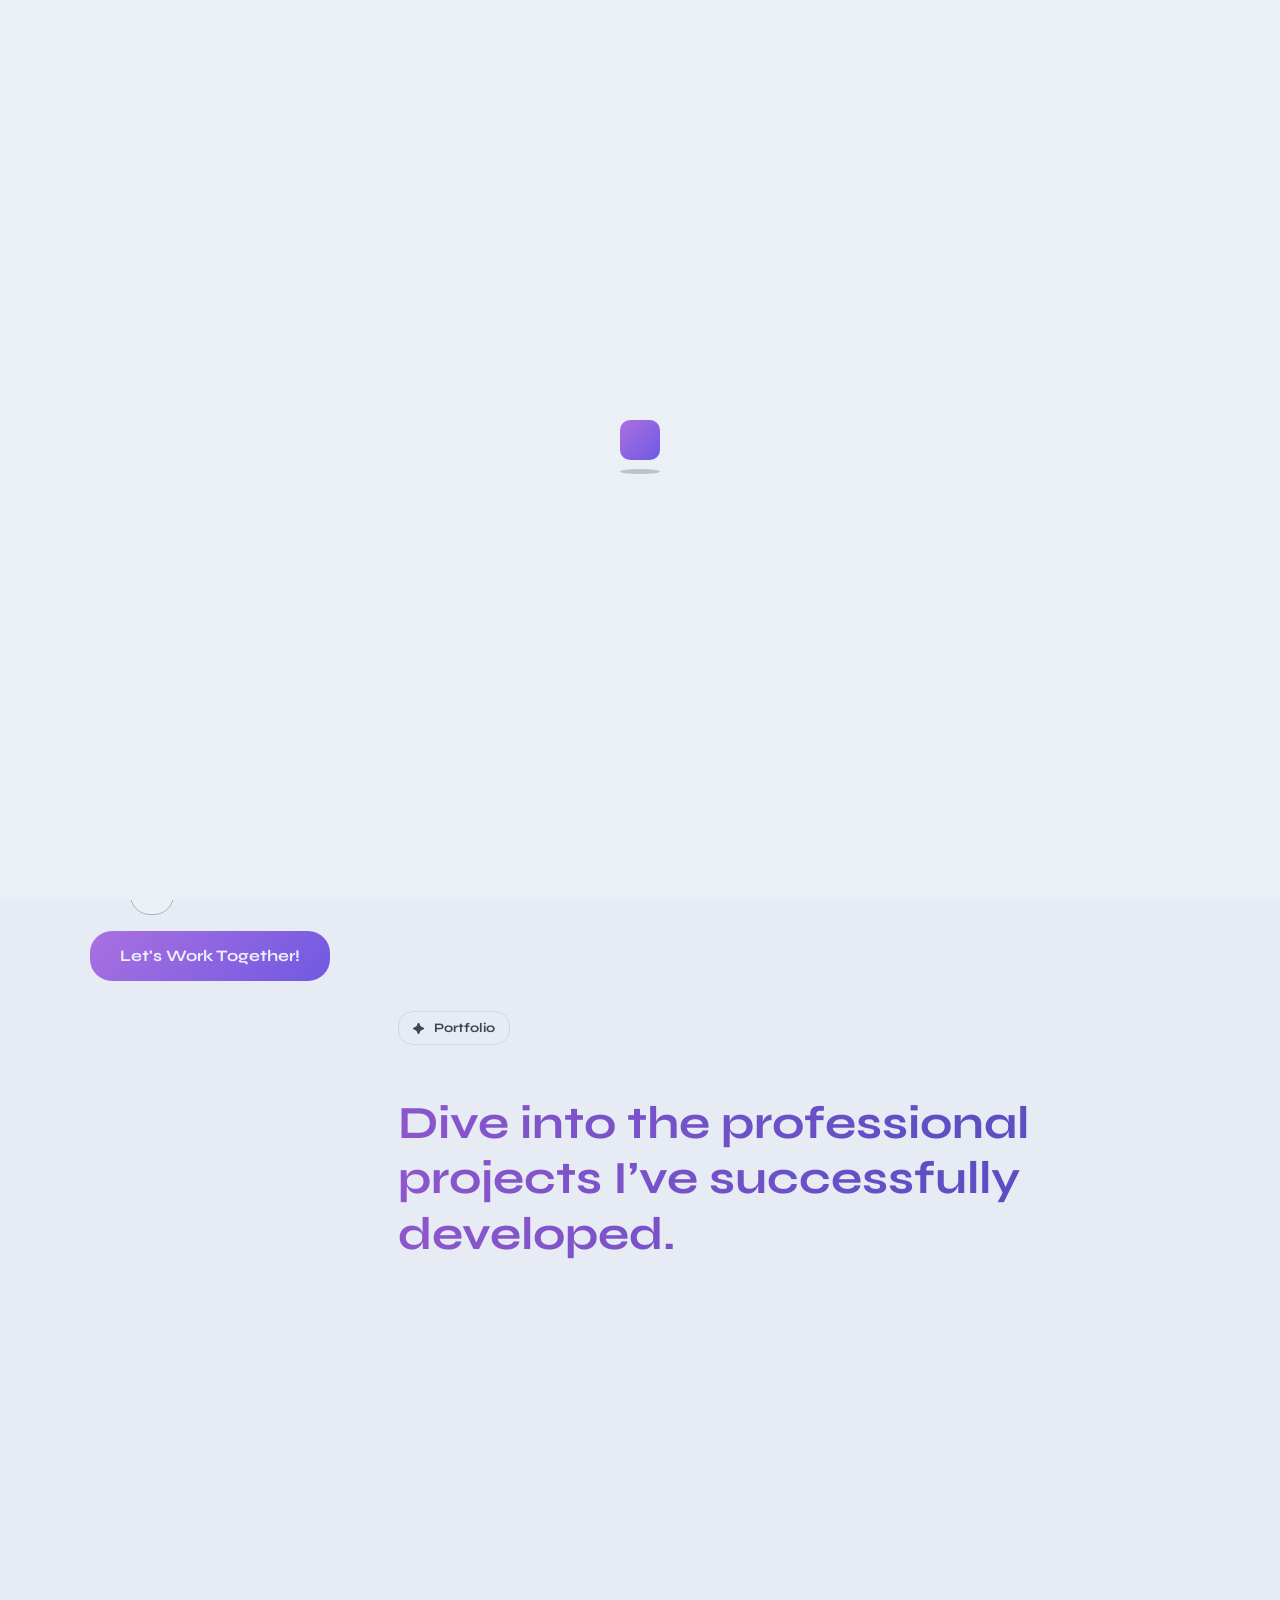
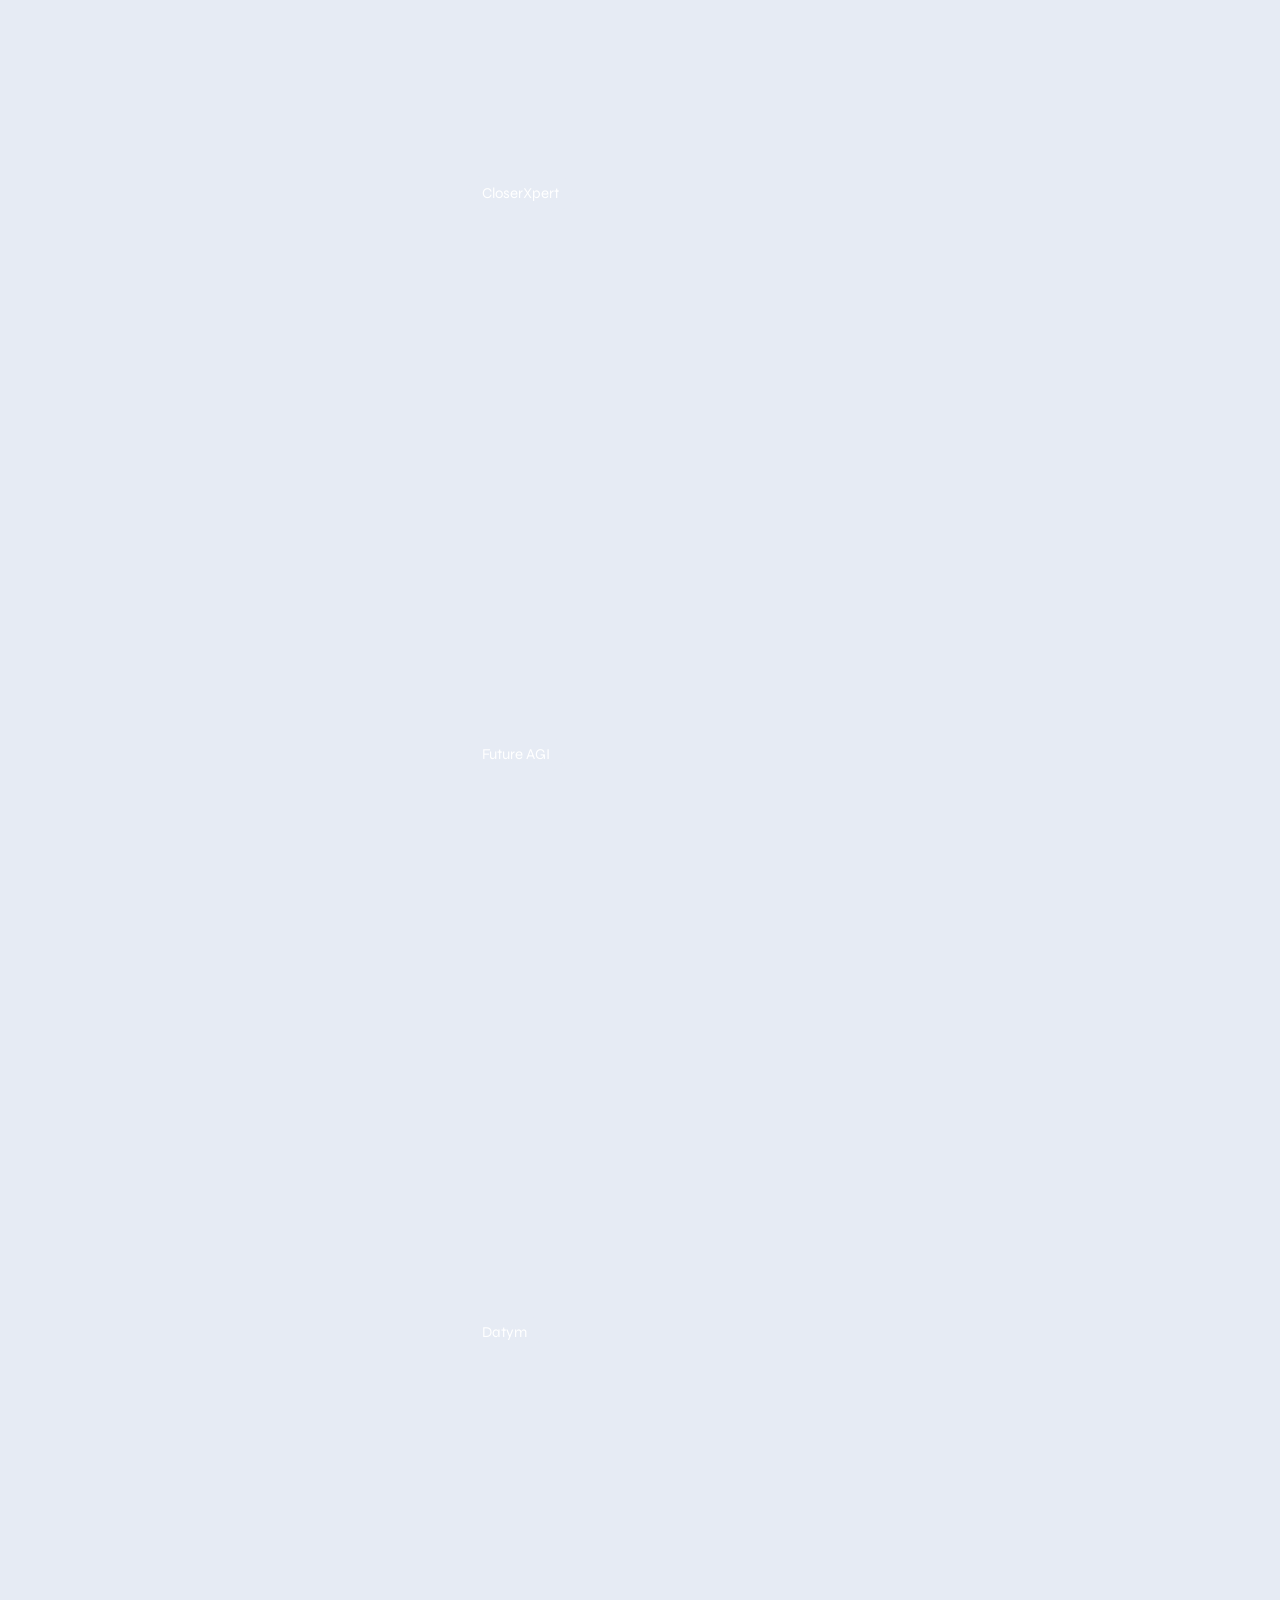
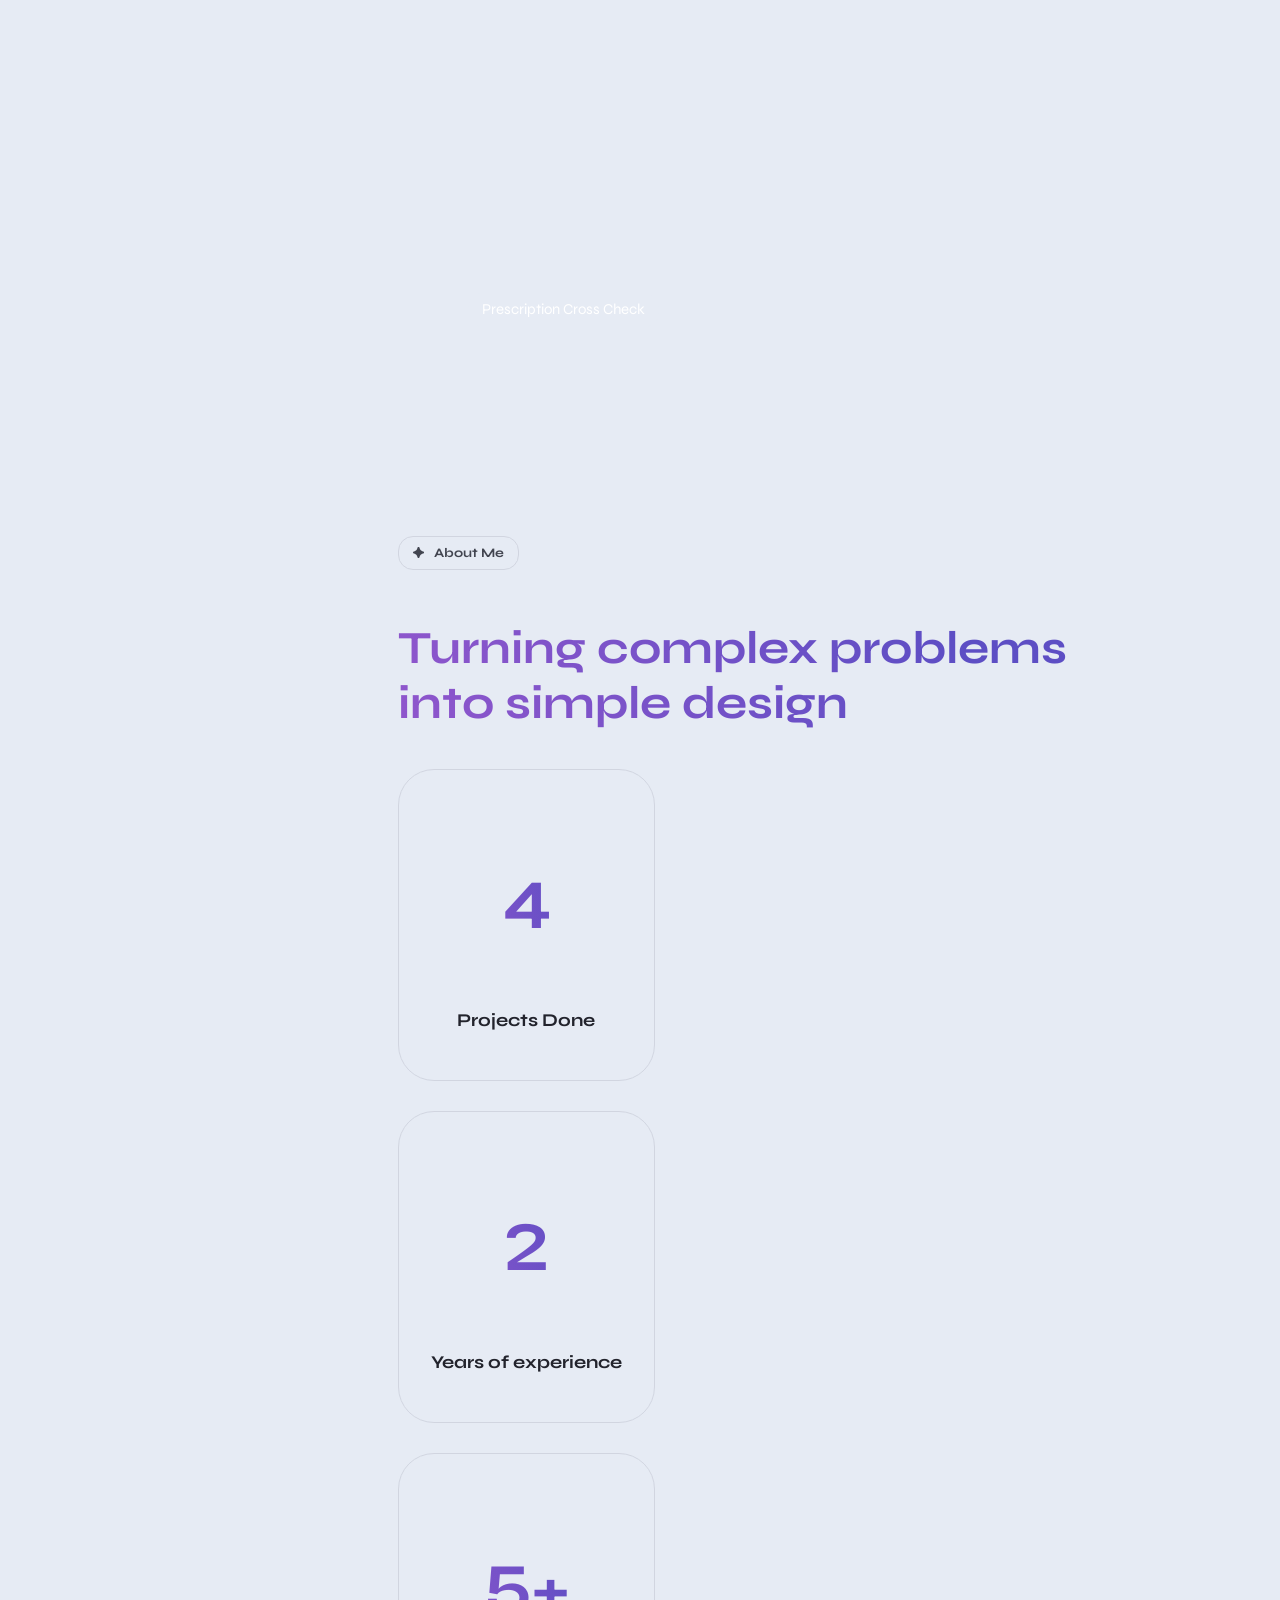
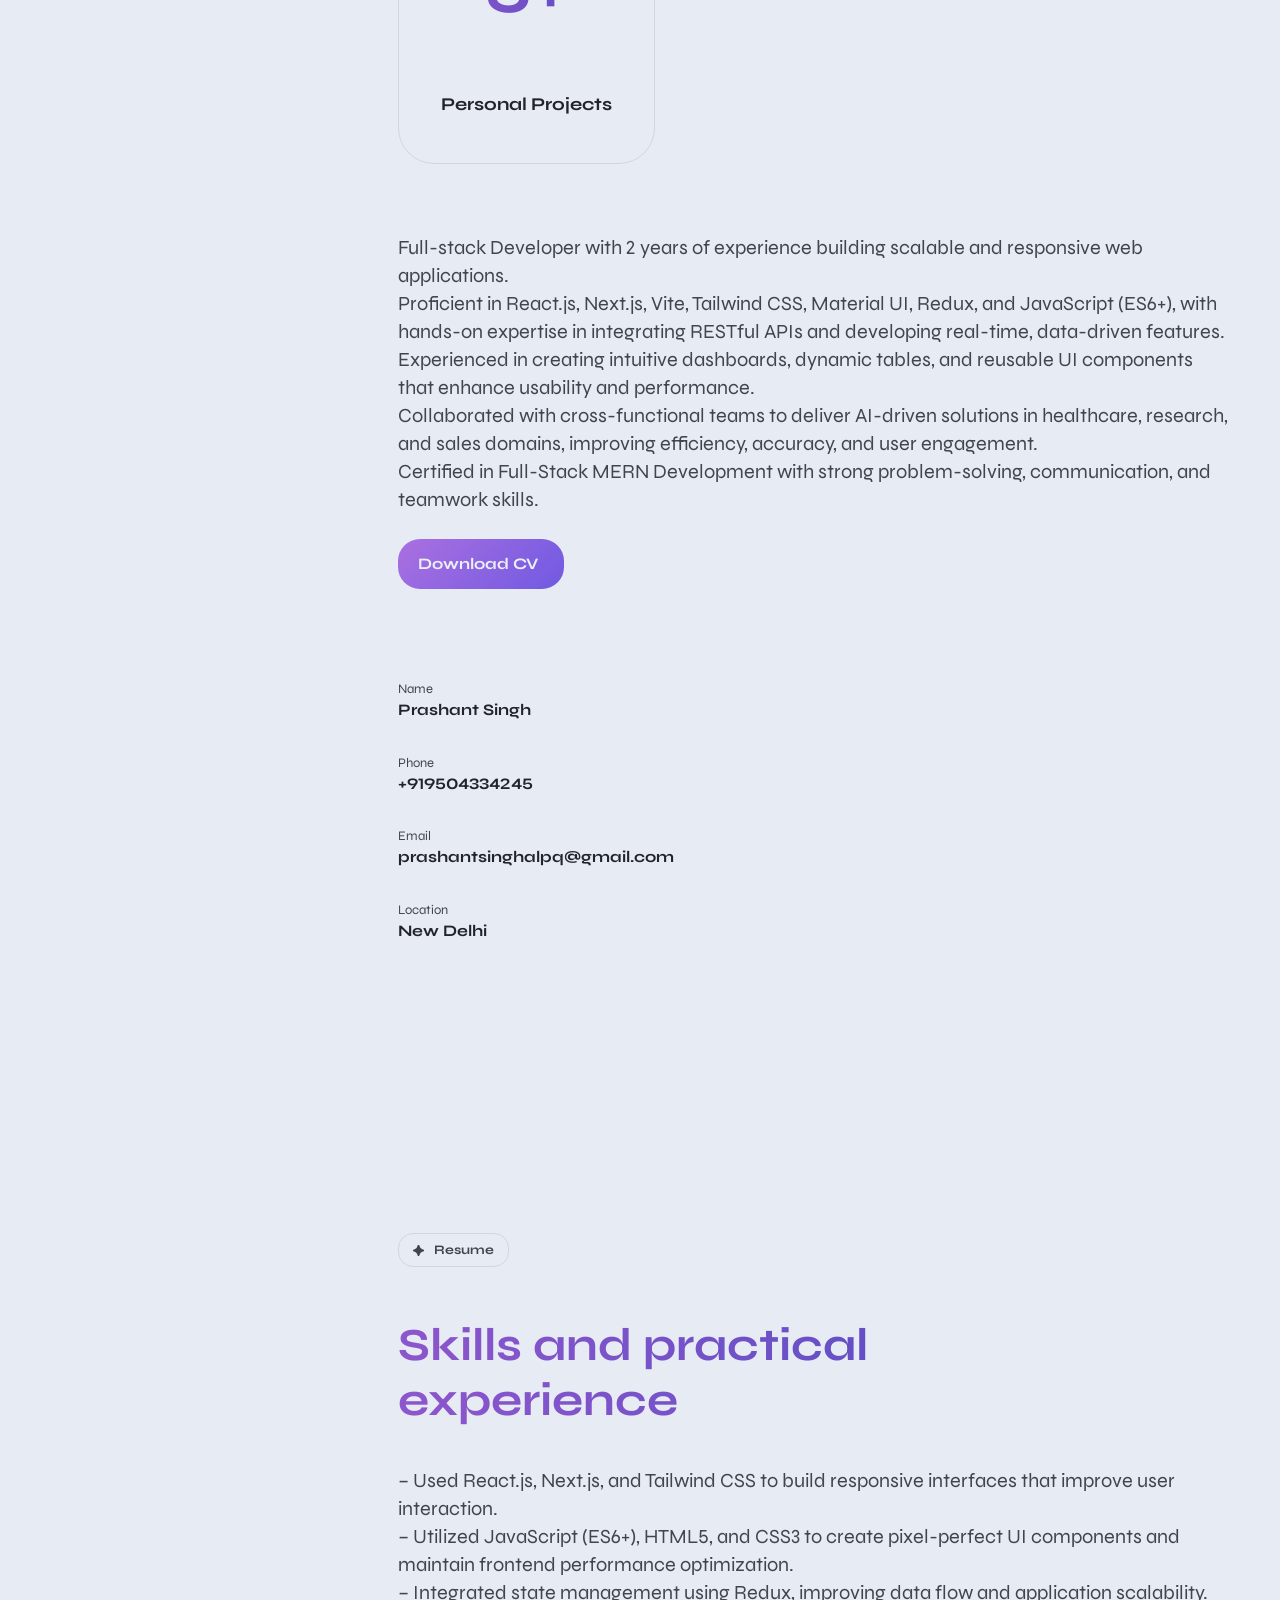
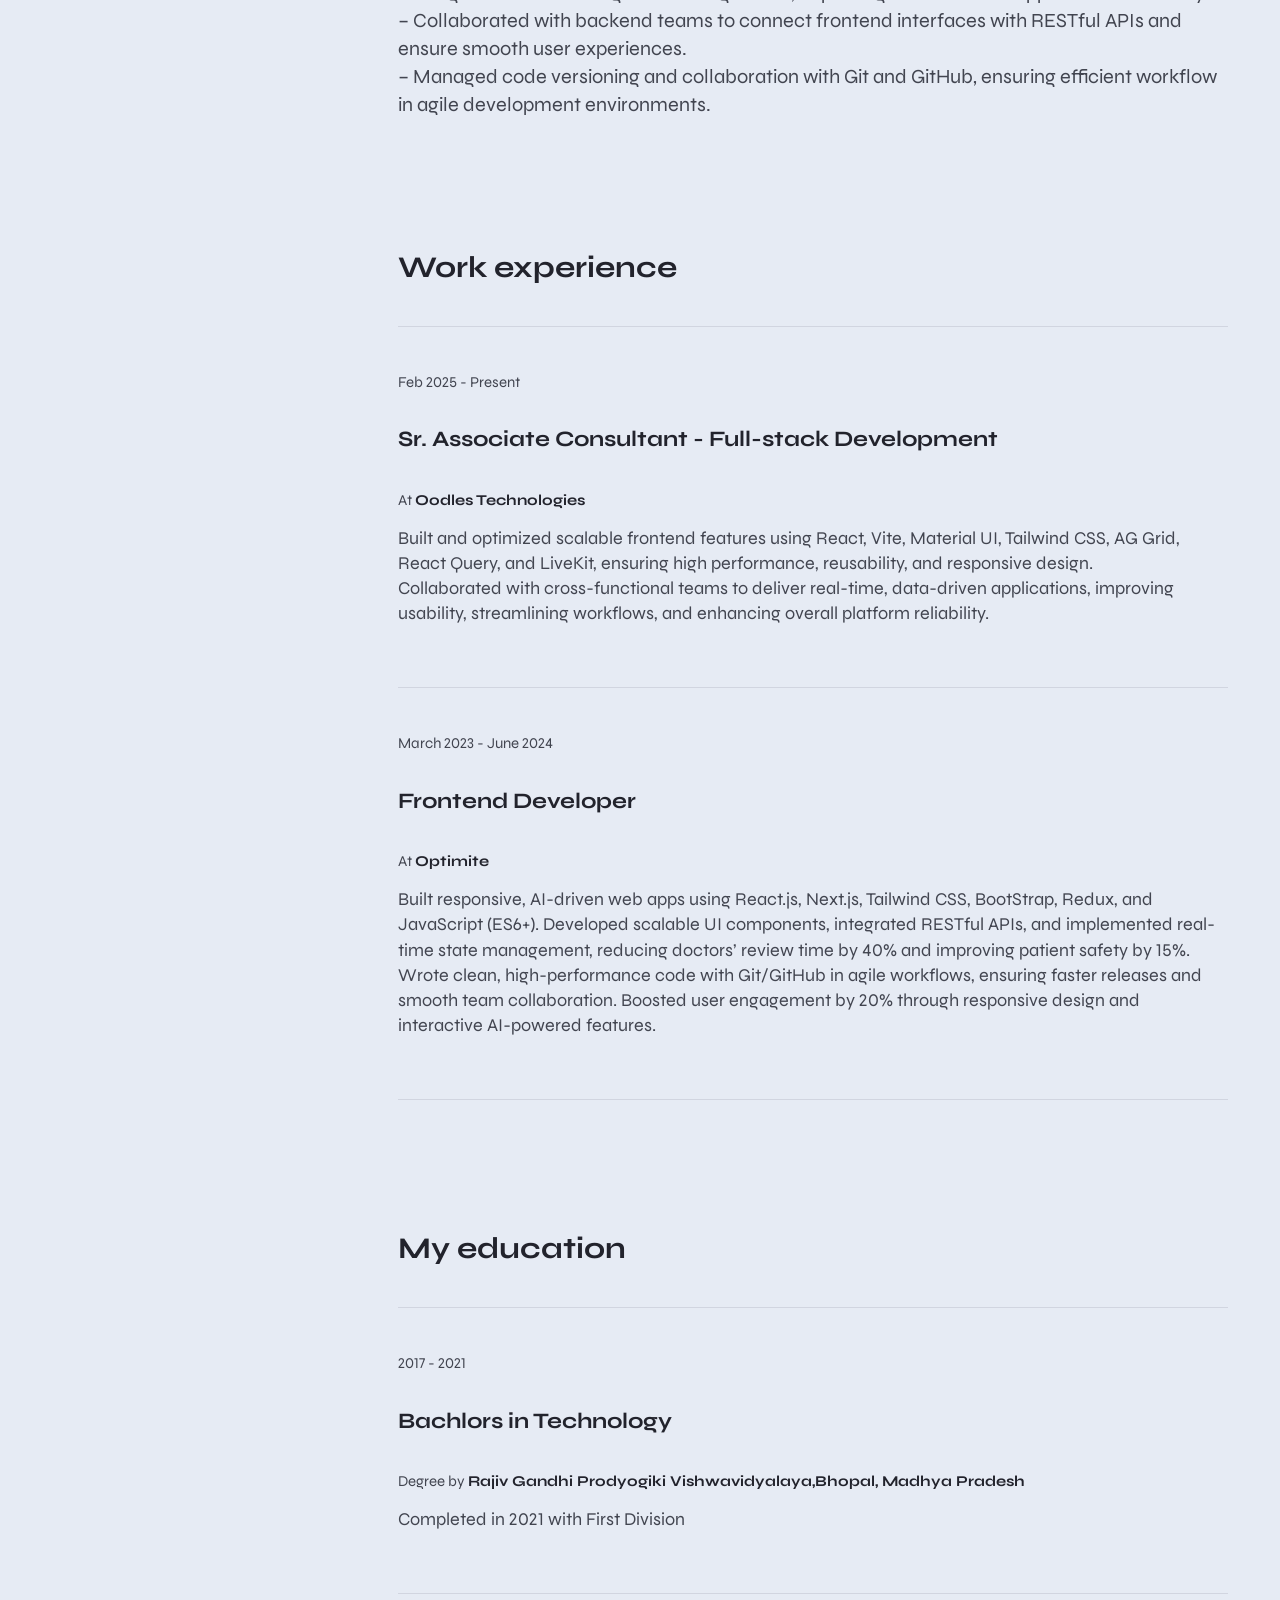
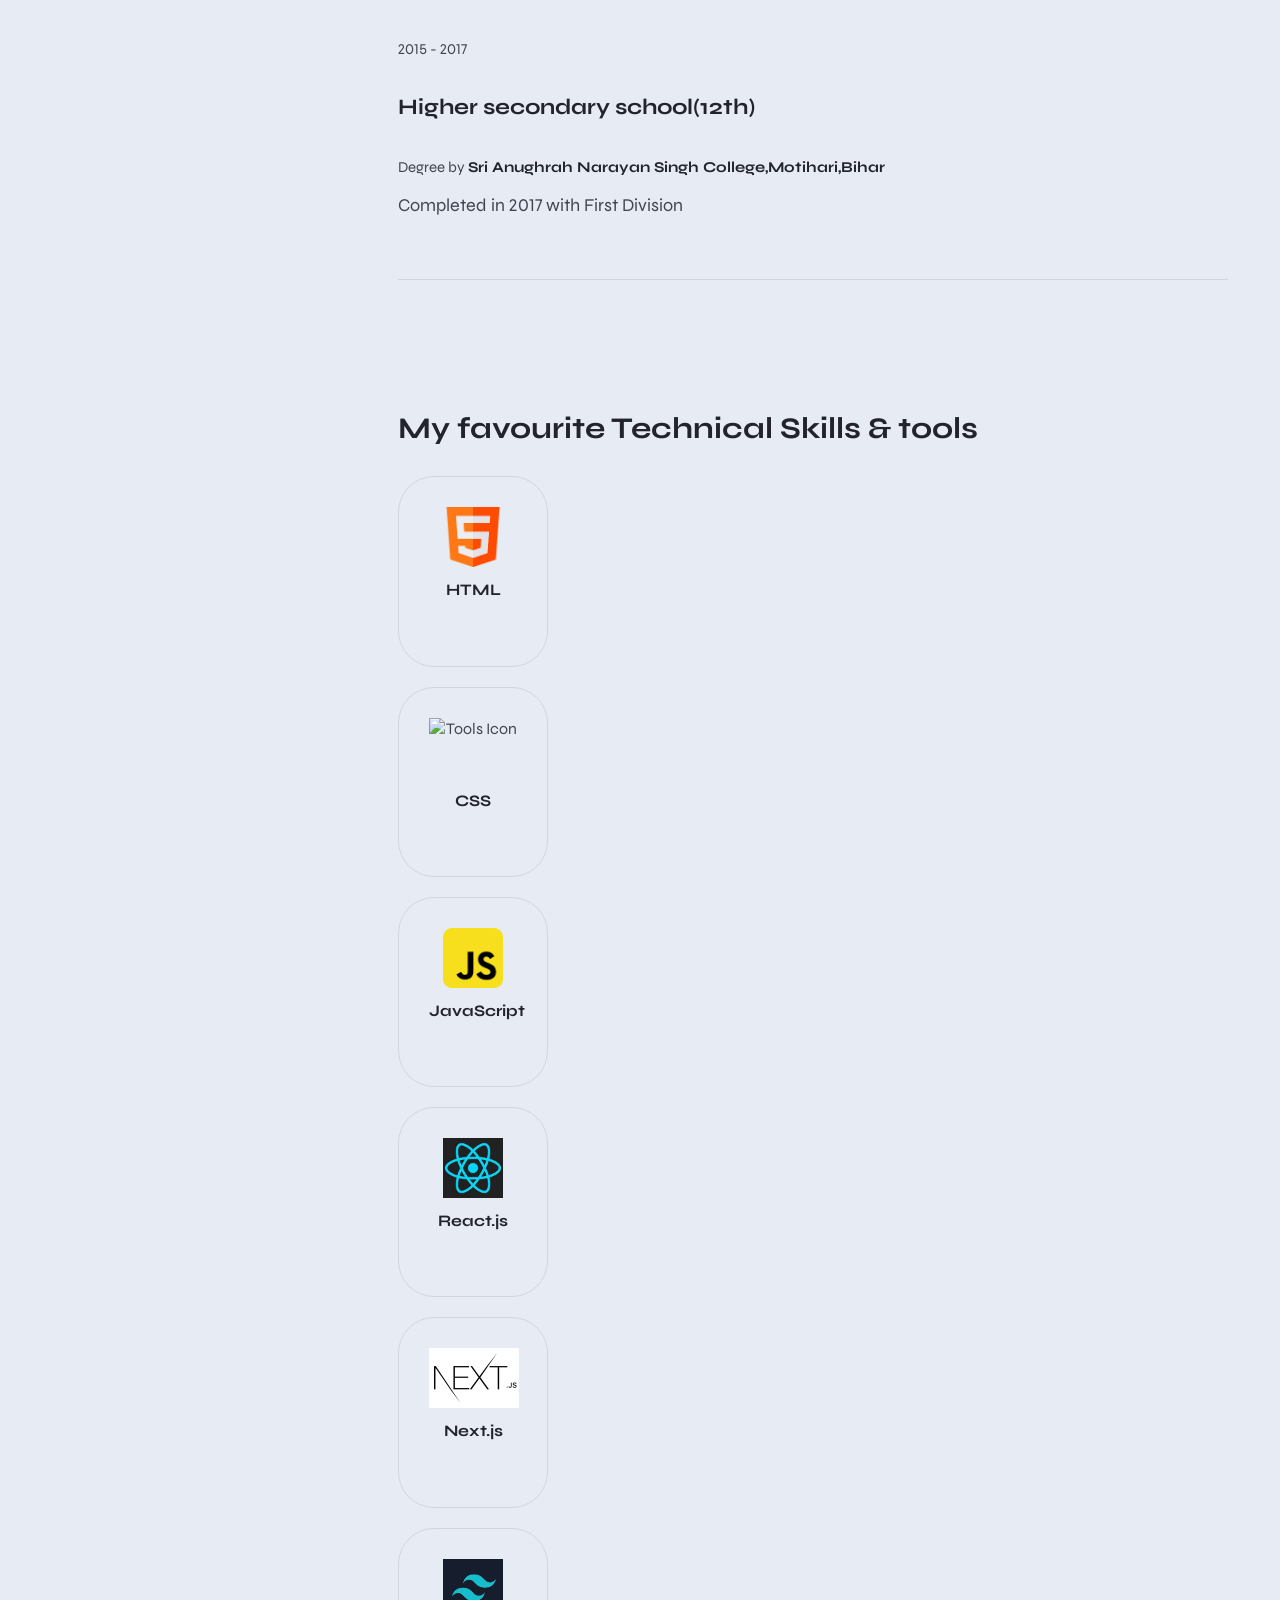
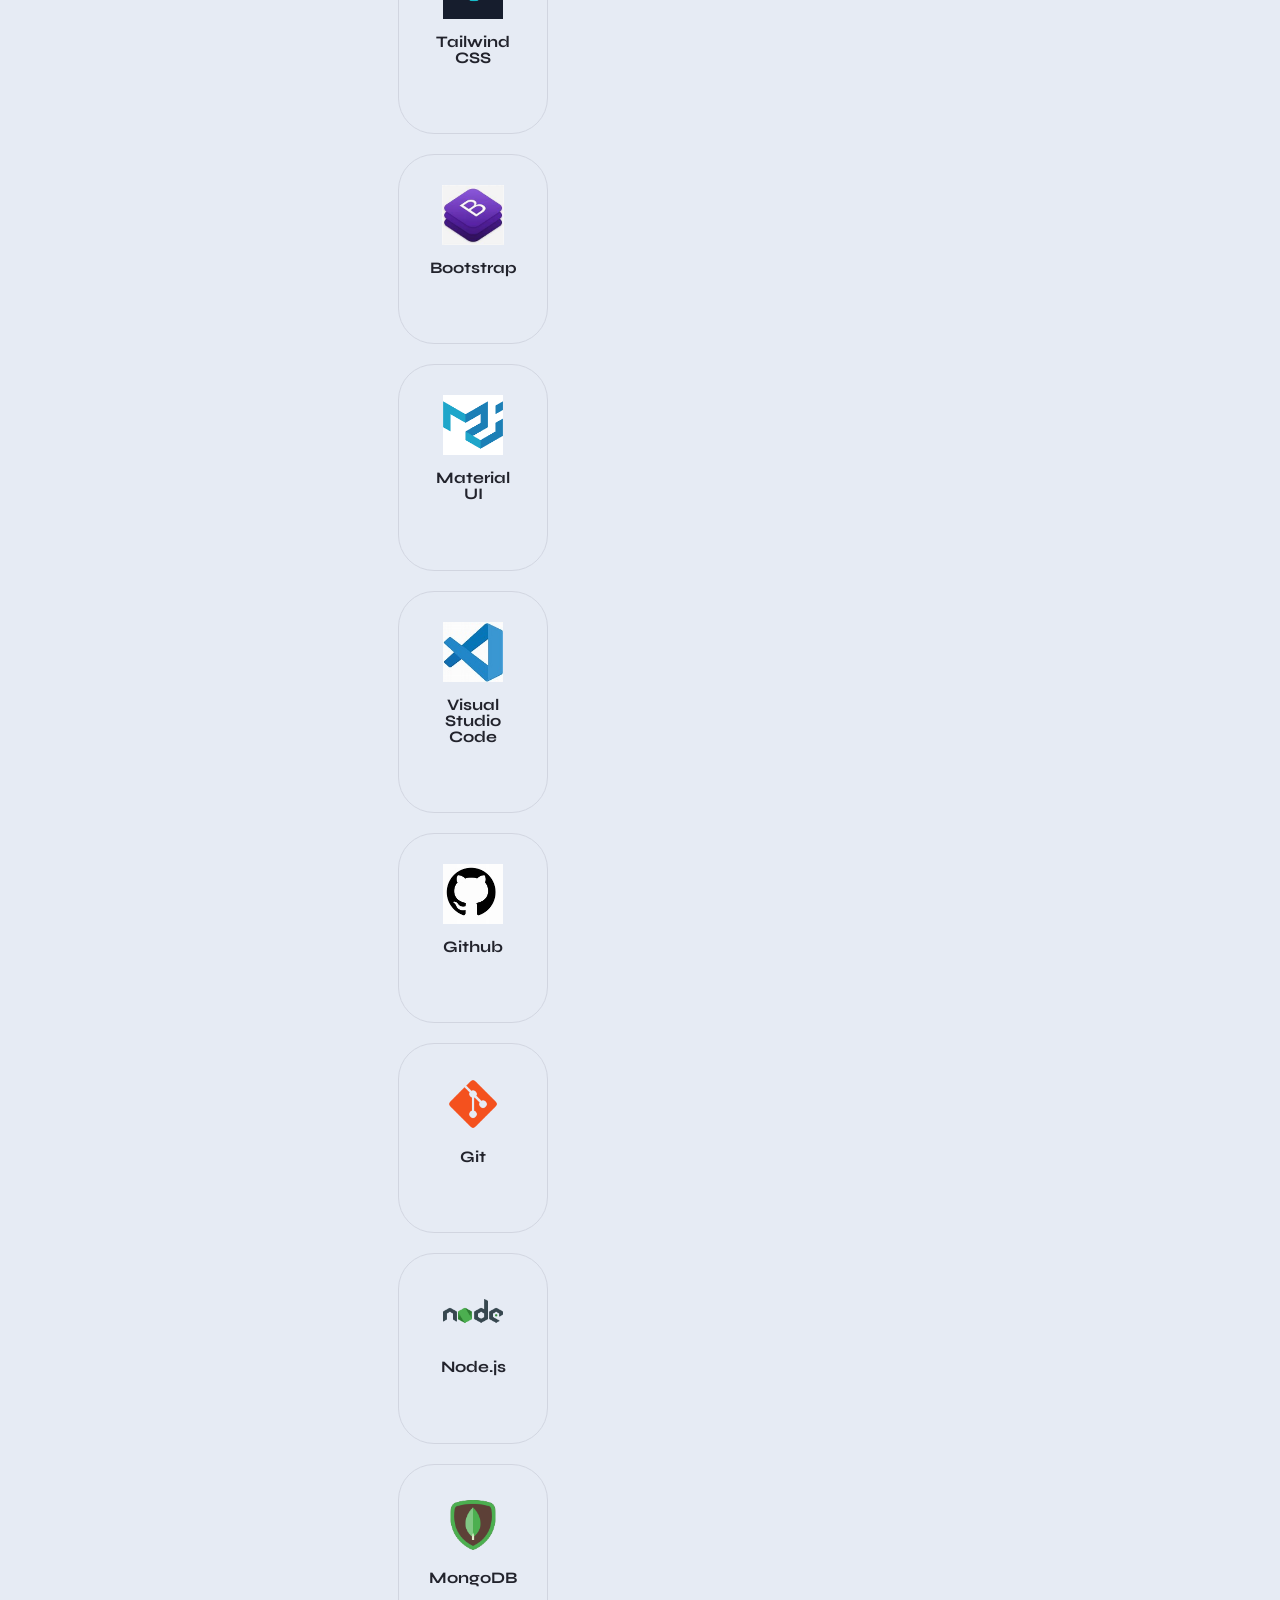
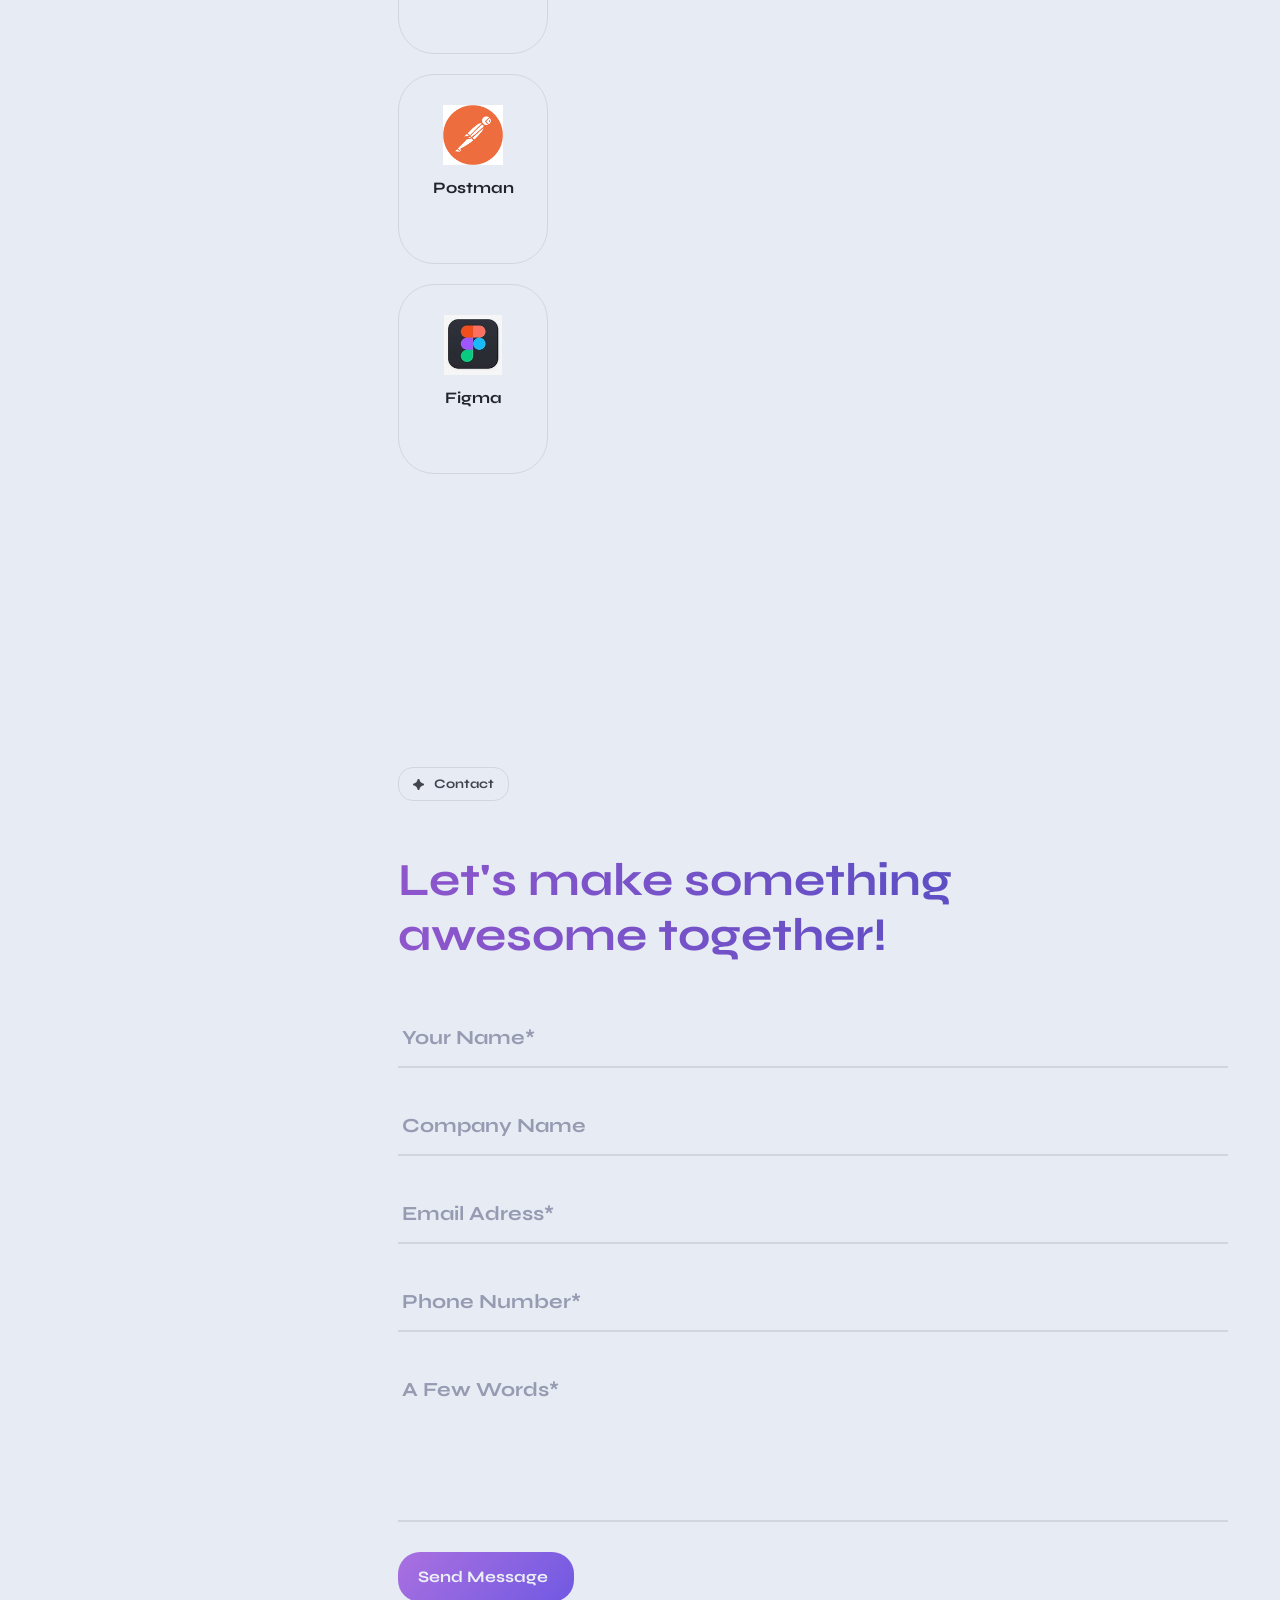
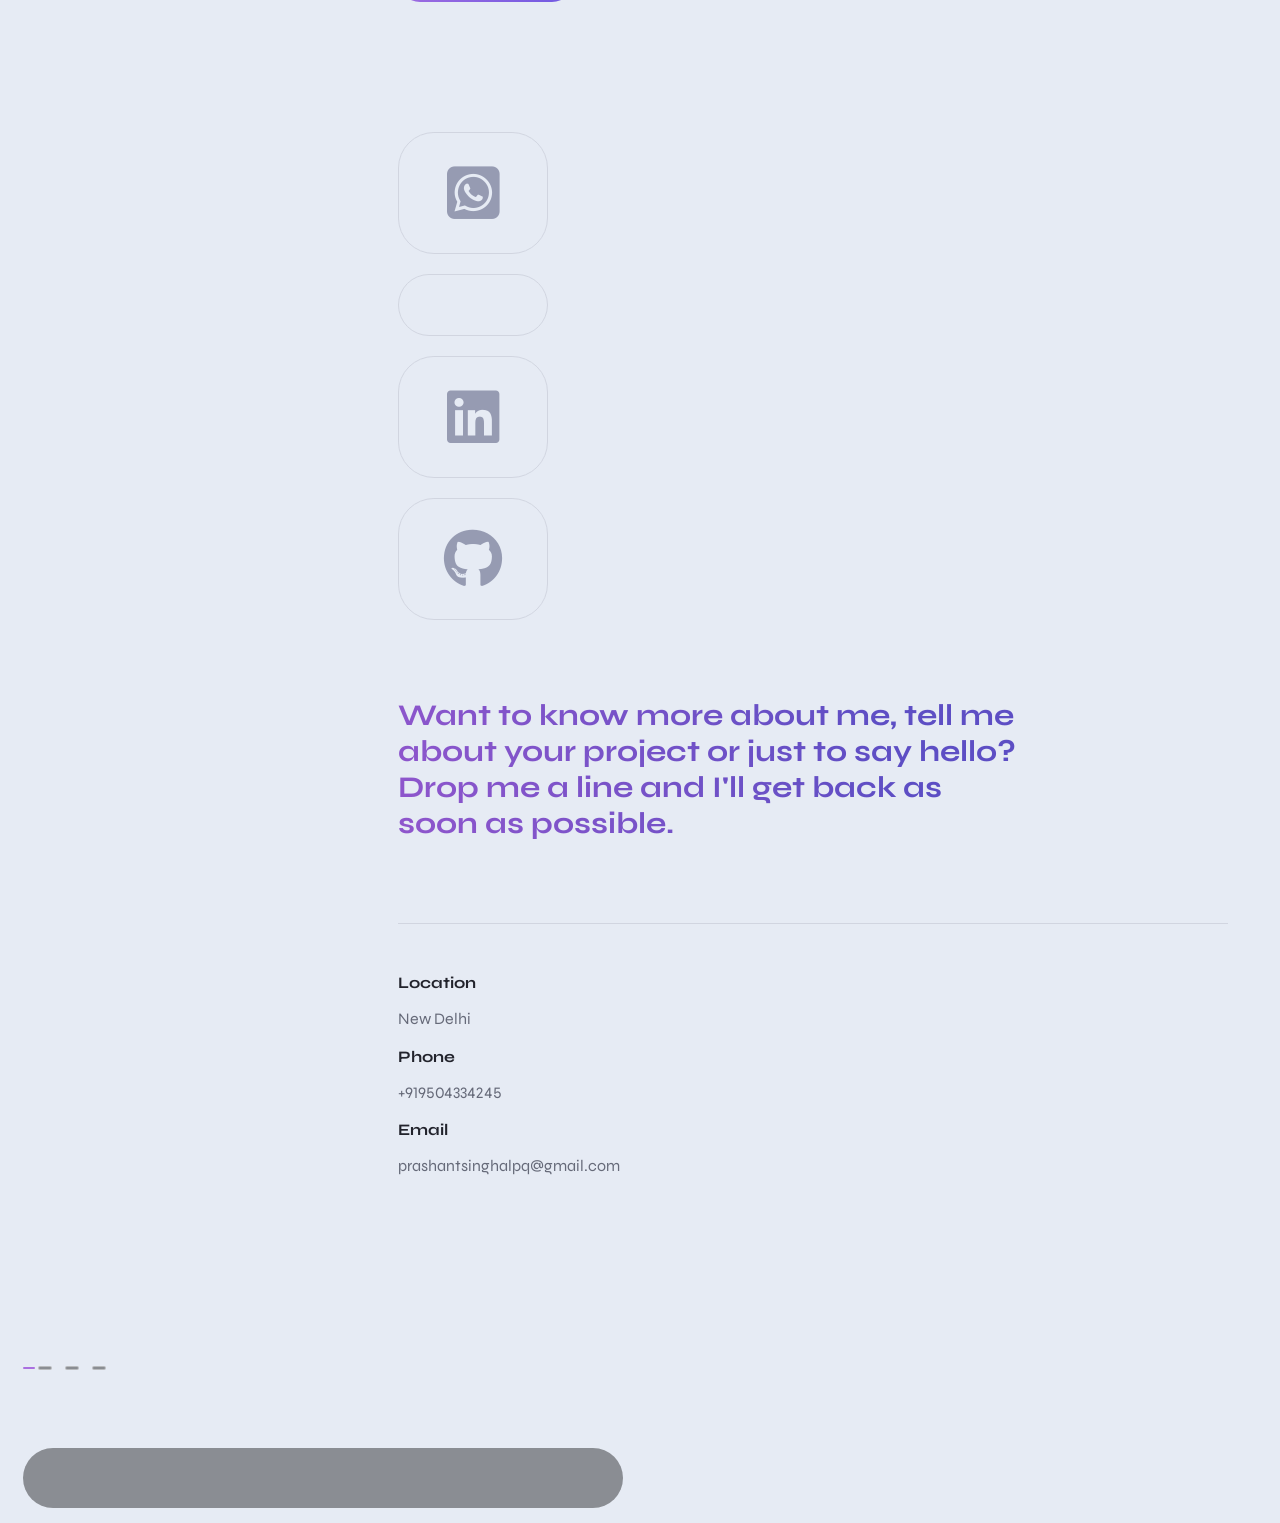
==== commit 07fa6c85: "Update index.html" ====
--- a/index.html
+++ b/index.html
@@ -209,7 +209,7 @@
       <div class="avatar__block">
         <h6>
           <small class="top">Specialization:</small>
-          Frontend Developer
+          Full-stack Developer
         </h6>
       </div>
       <!-- data caption #2 -->
@@ -271,7 +271,7 @@
             </svg>
             <span>Let's meet!</span>
           </p>
-          <h1 class="headline__title animate-headline">I'm Prashant Singh<br>Frontend Developer</h1>
+          <h1 class="headline__title animate-headline">I'm Prashant Singh<br>Full-stack Developer</h1>
           <div class="headline__btnholder d-flex flex-column flex-sm-row">
             <a class="btn mobile-vertical btn-default btn-hover btn-hover-accent-mobile animate-headline"
               target="_blank" href="https://github.com/137prashant">
@@ -550,7 +550,7 @@
               <!-- About Me Description Start -->
               <div class="col-12 col-xl-8 grid-item about-descr">
                 <p class="about-descr__text animate-in-up">
-                  Frontend Developer with 2 years of experience building scalable and responsive web
+                  Full-stack Developer with 2 years of experience building scalable and responsive web
                   applications.</br>
                   Proficient in React.js, Next.js, Vite, Tailwind CSS, Material UI, Redux, and JavaScript (ES6+), with
                   hands-on expertise in integrating RESTful APIs and developing real-time, data-driven features.</br>
@@ -721,7 +721,7 @@
                 <span class="resume-lines__date animate-in-up"> Feb 2025 - Present</span>
               </div>
               <div class="col-12 col-md-5">
-                <h5 class="resume-lines__title animate-in-up">Sr. Associate Consultant - Frontend Development</h5>
+                <h5 class="resume-lines__title animate-in-up">Sr. Associate Consultant - Full-stack Development</h5>
                 <p class="resume-lines__source animate-in-up">At
                   <a href="https://www.oodlestechnologies.com/" class="text-link-bold" target="_blank">Oodles
                     Technologies</a>
@@ -742,7 +742,7 @@
             <!-- experience single item -->
             <div class="row g-0 resume-lines__item animate-in-up">
               <div class="col-12 col-md-2">
-                <span class="resume-lines__date animate-in-up">July 2023 - June 2024</span>
+                <span class="resume-lines__date animate-in-up">March 2023 - June 2024</span>
               </div>
               <div class="col-12 col-md-5 ">
                 <h5 class="resume-lines__title animate-in-up">Frontend Developer</h5>
@@ -1237,4 +1237,4 @@
 
 </body>
 
-</html>+</html>
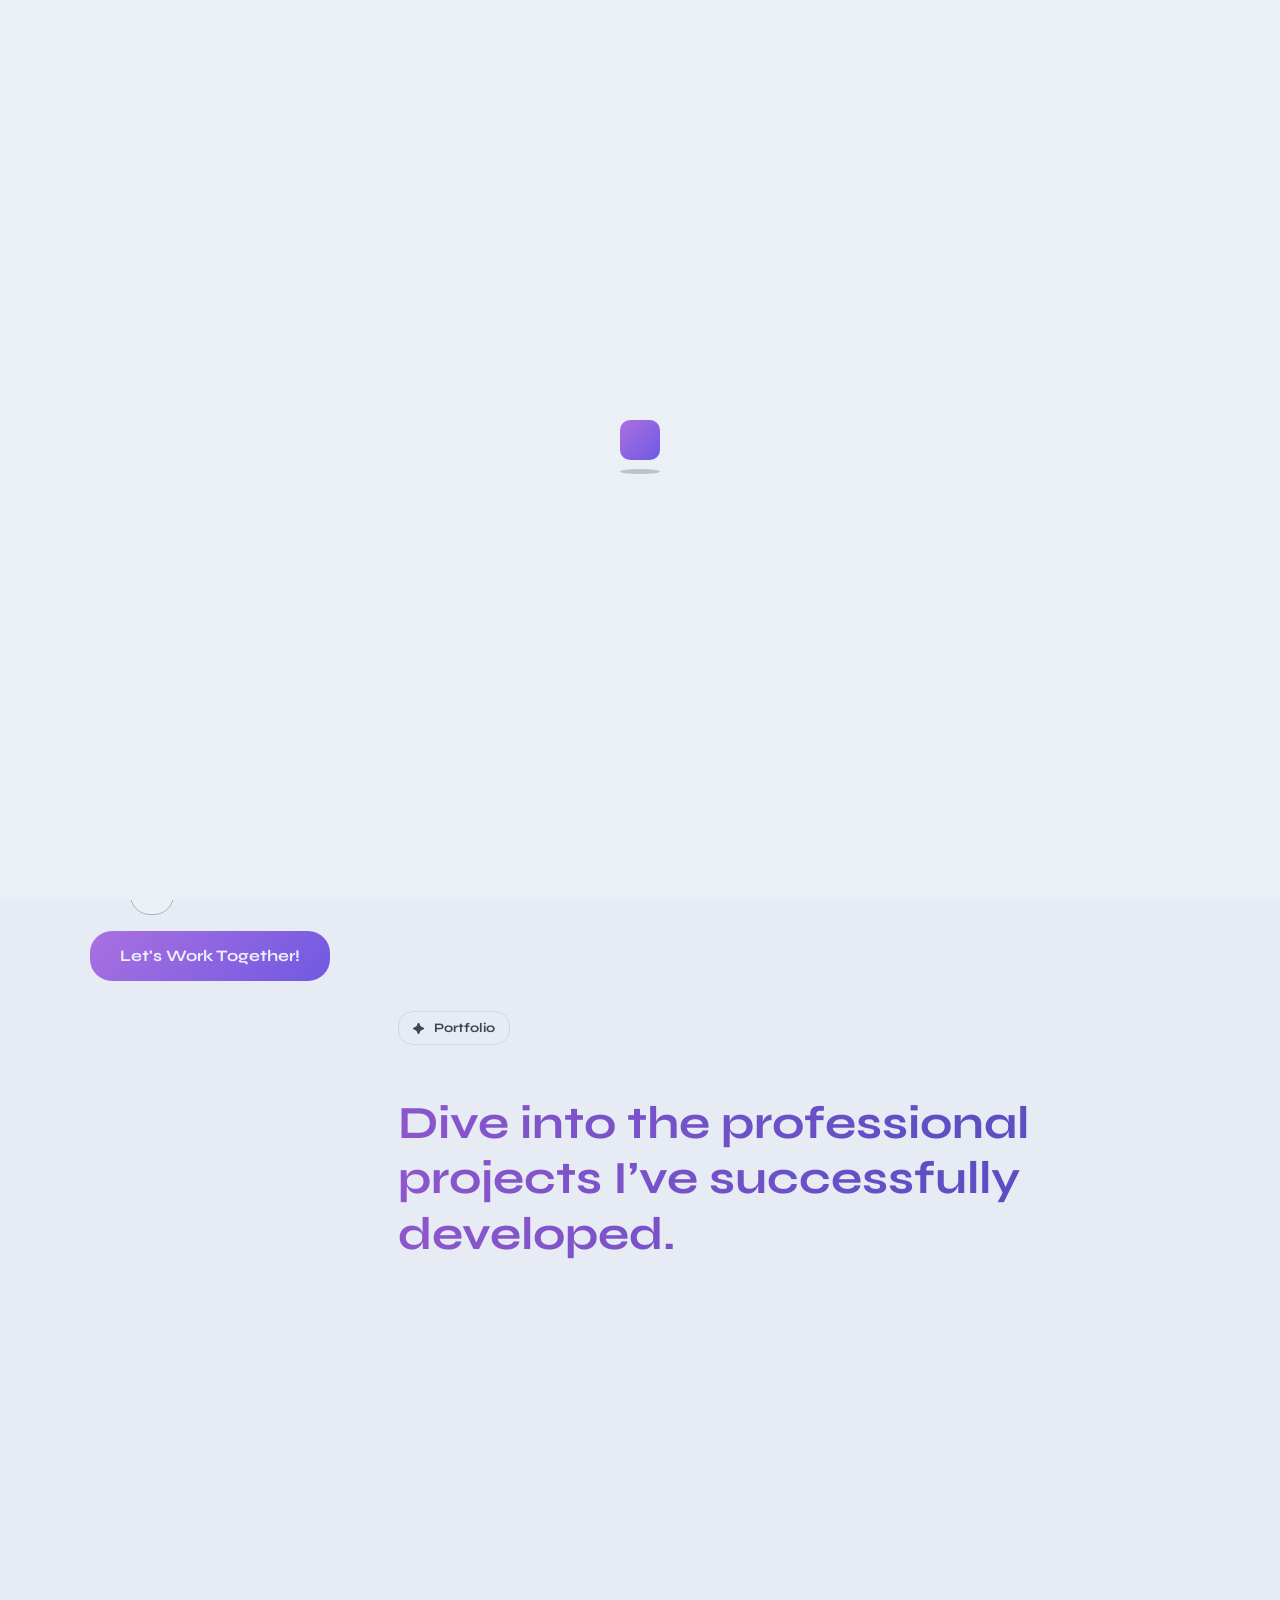
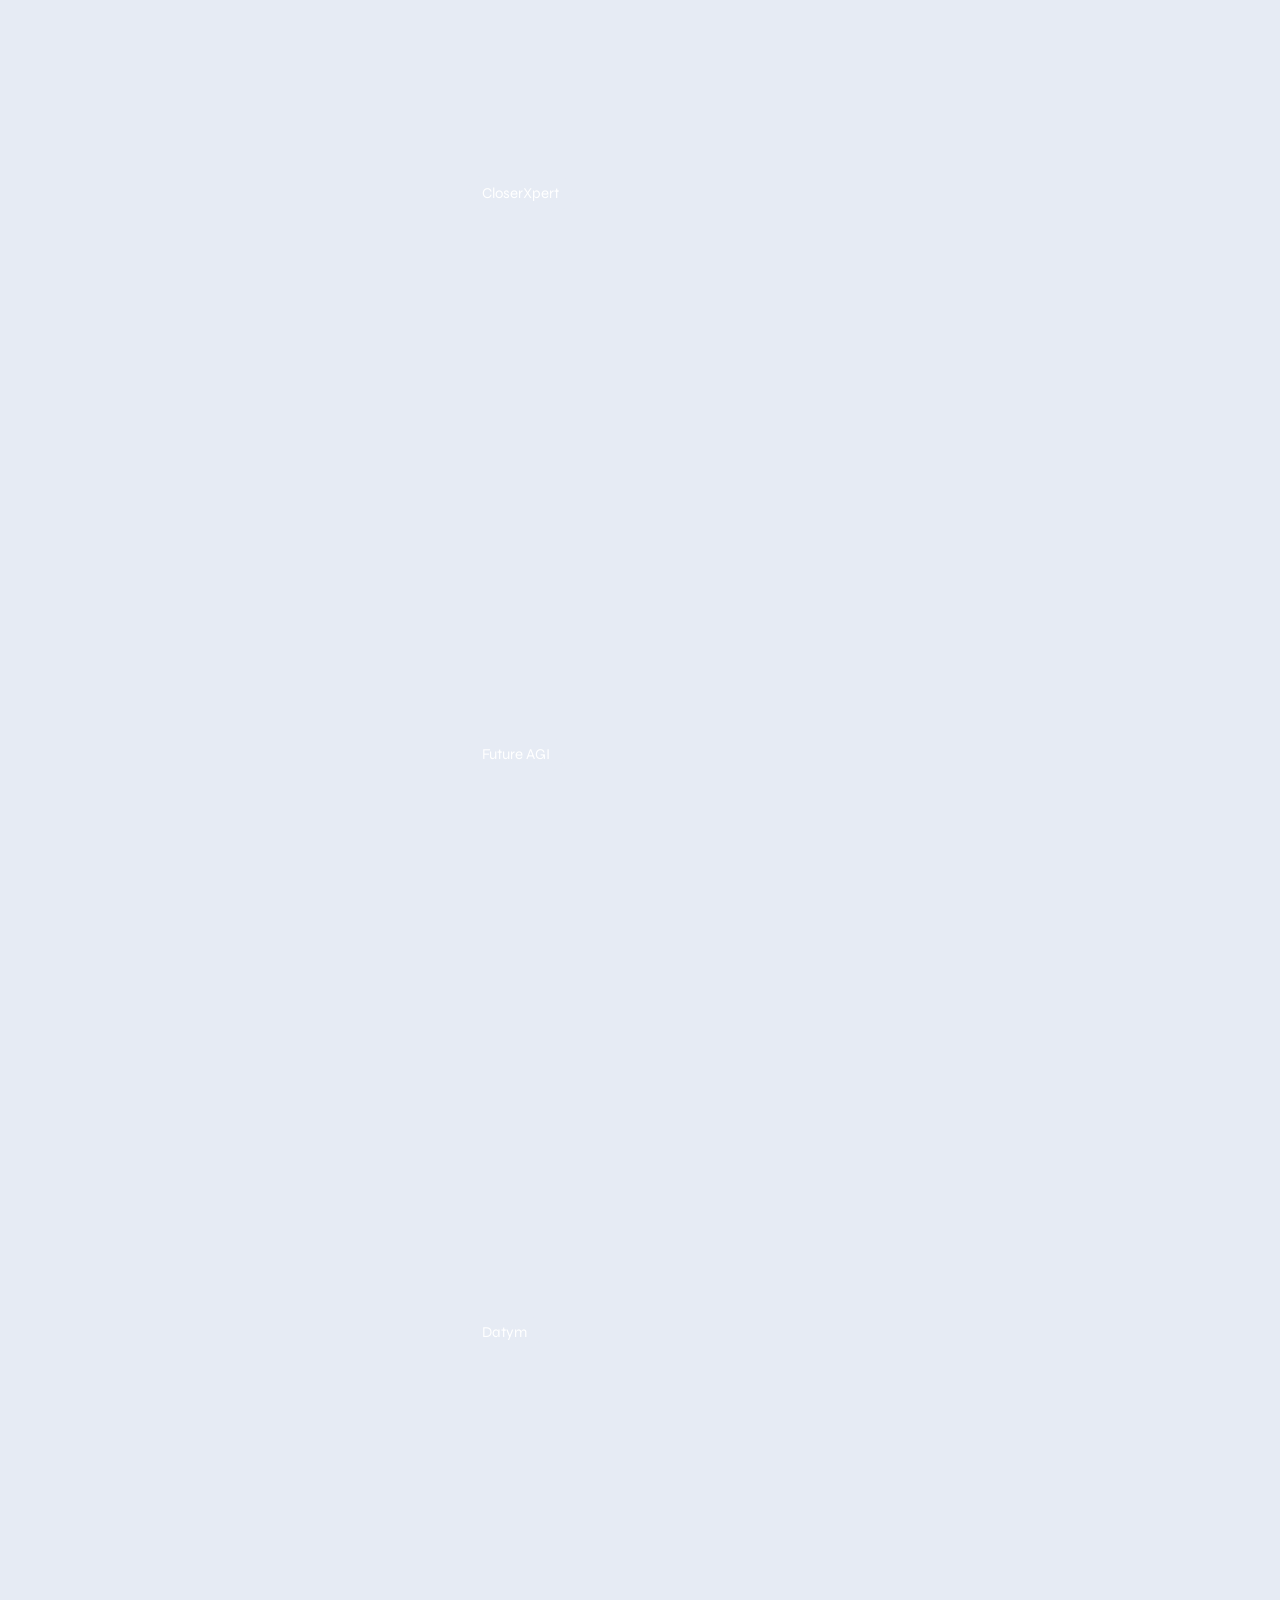
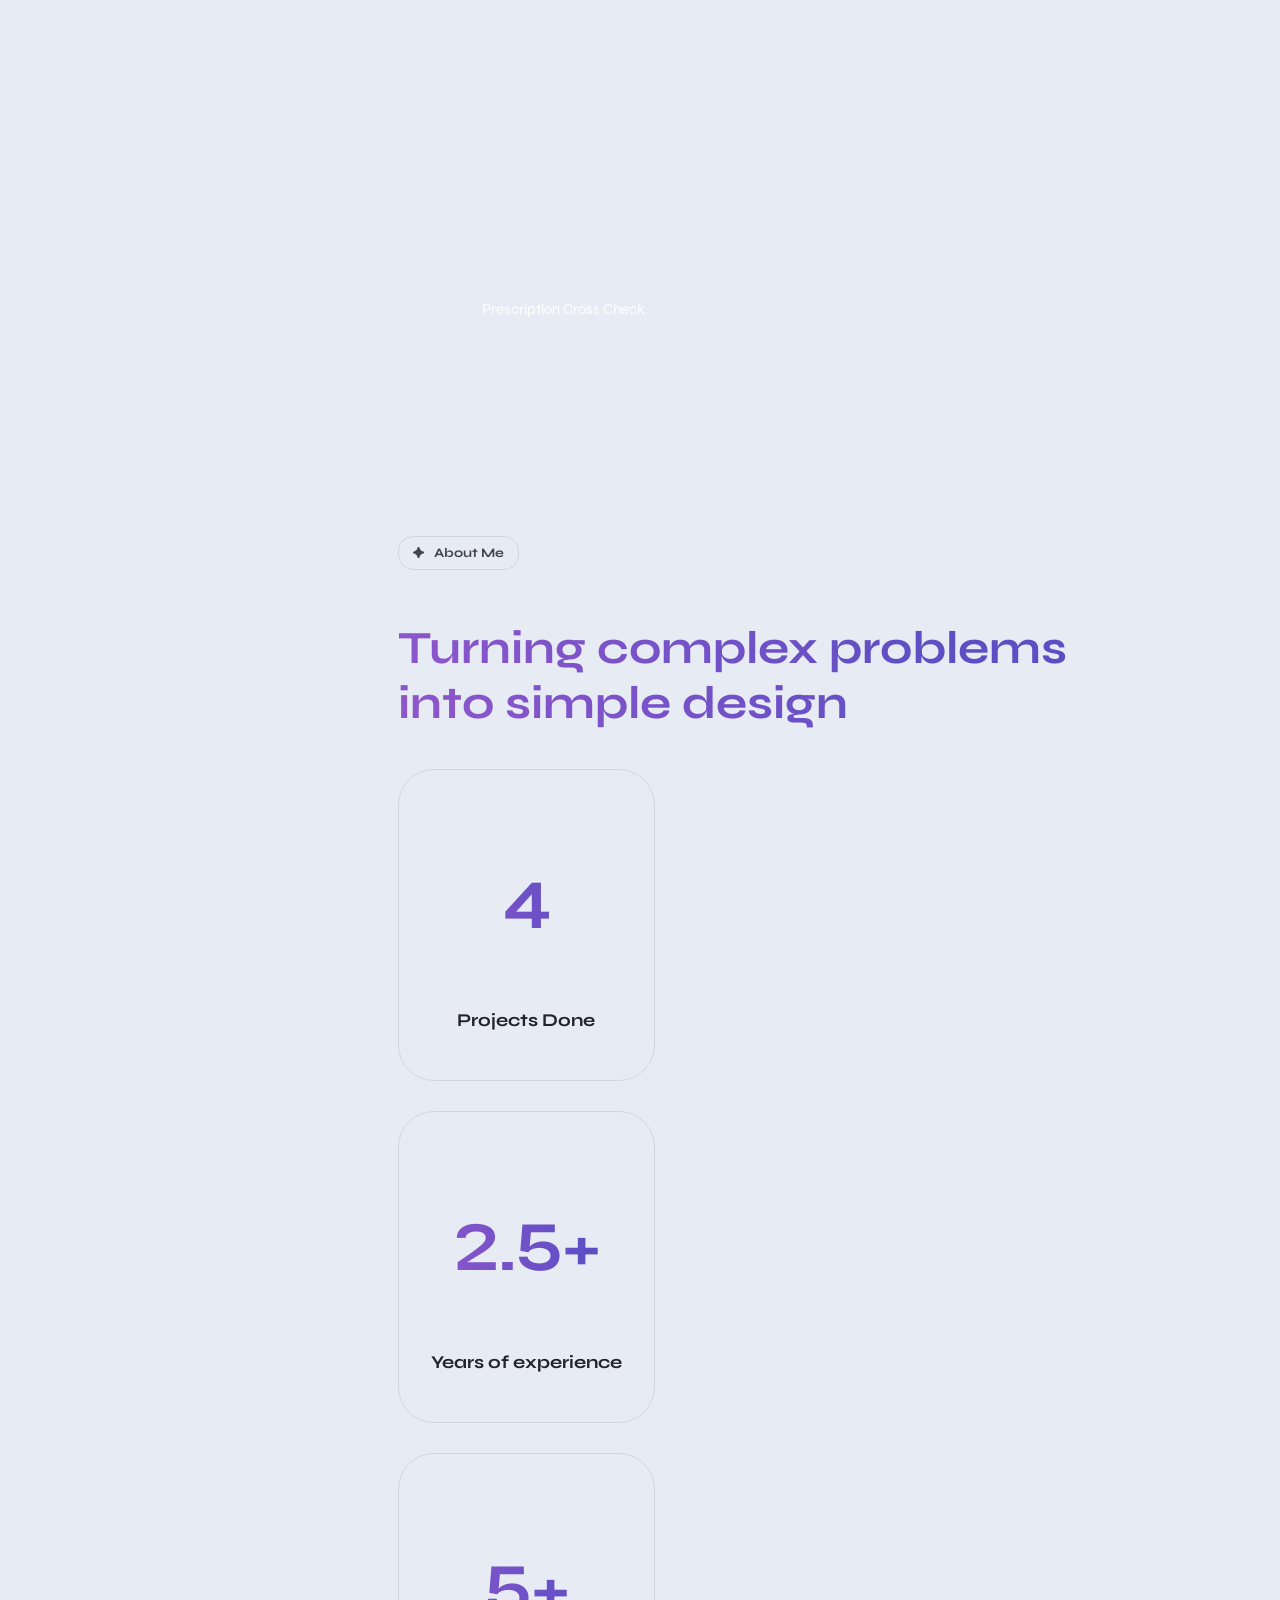
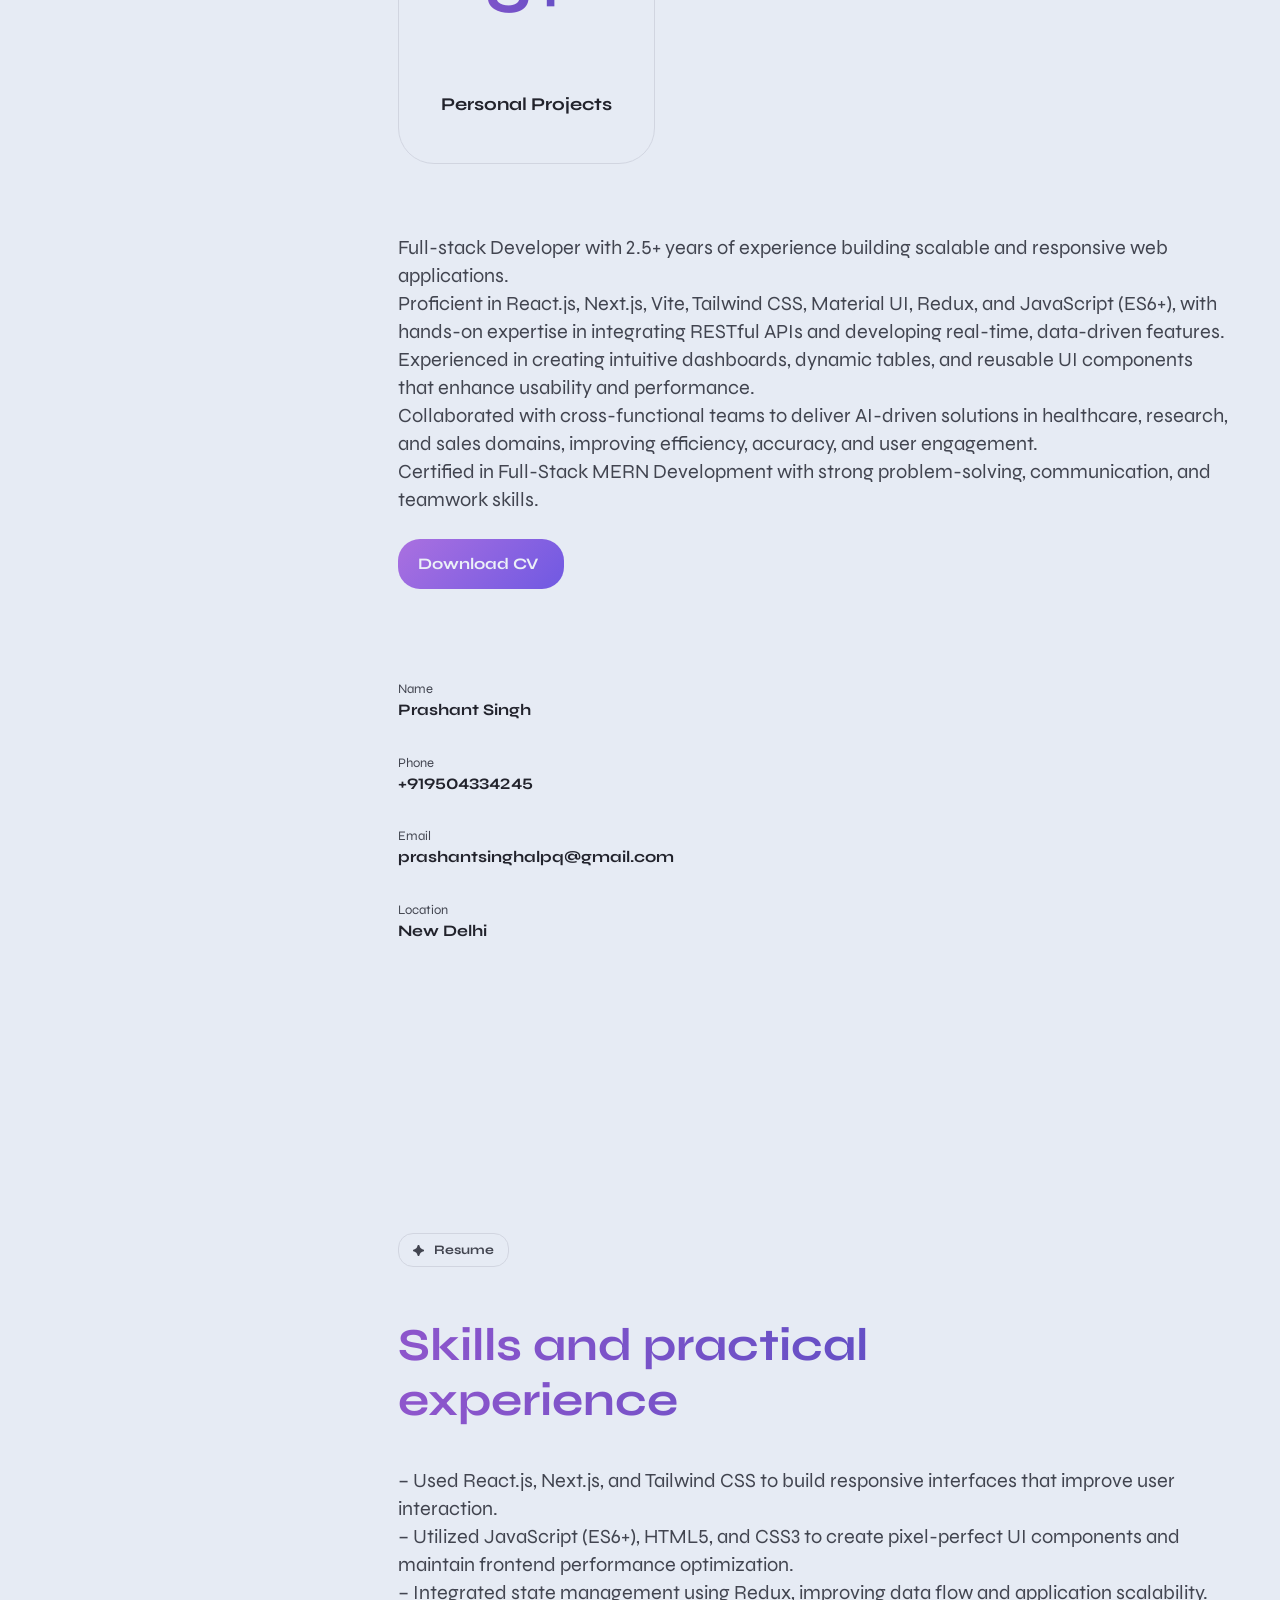
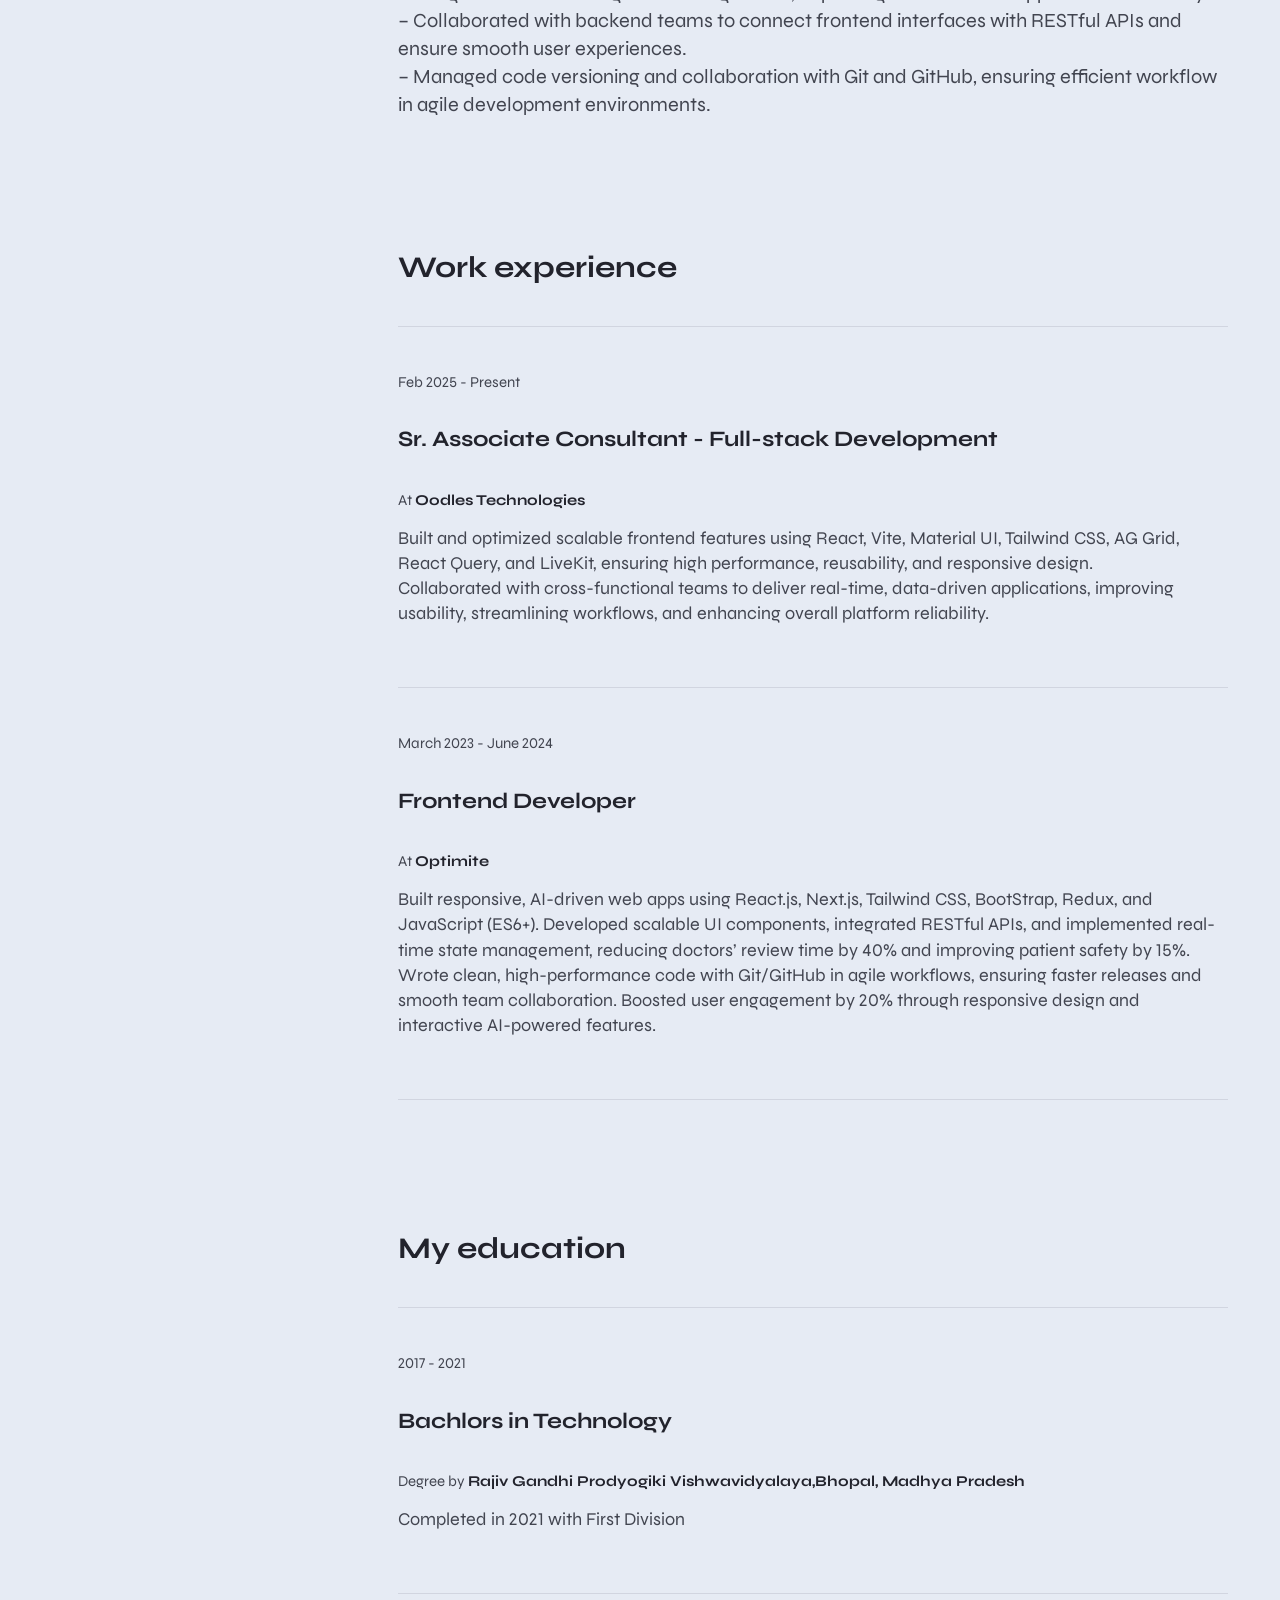
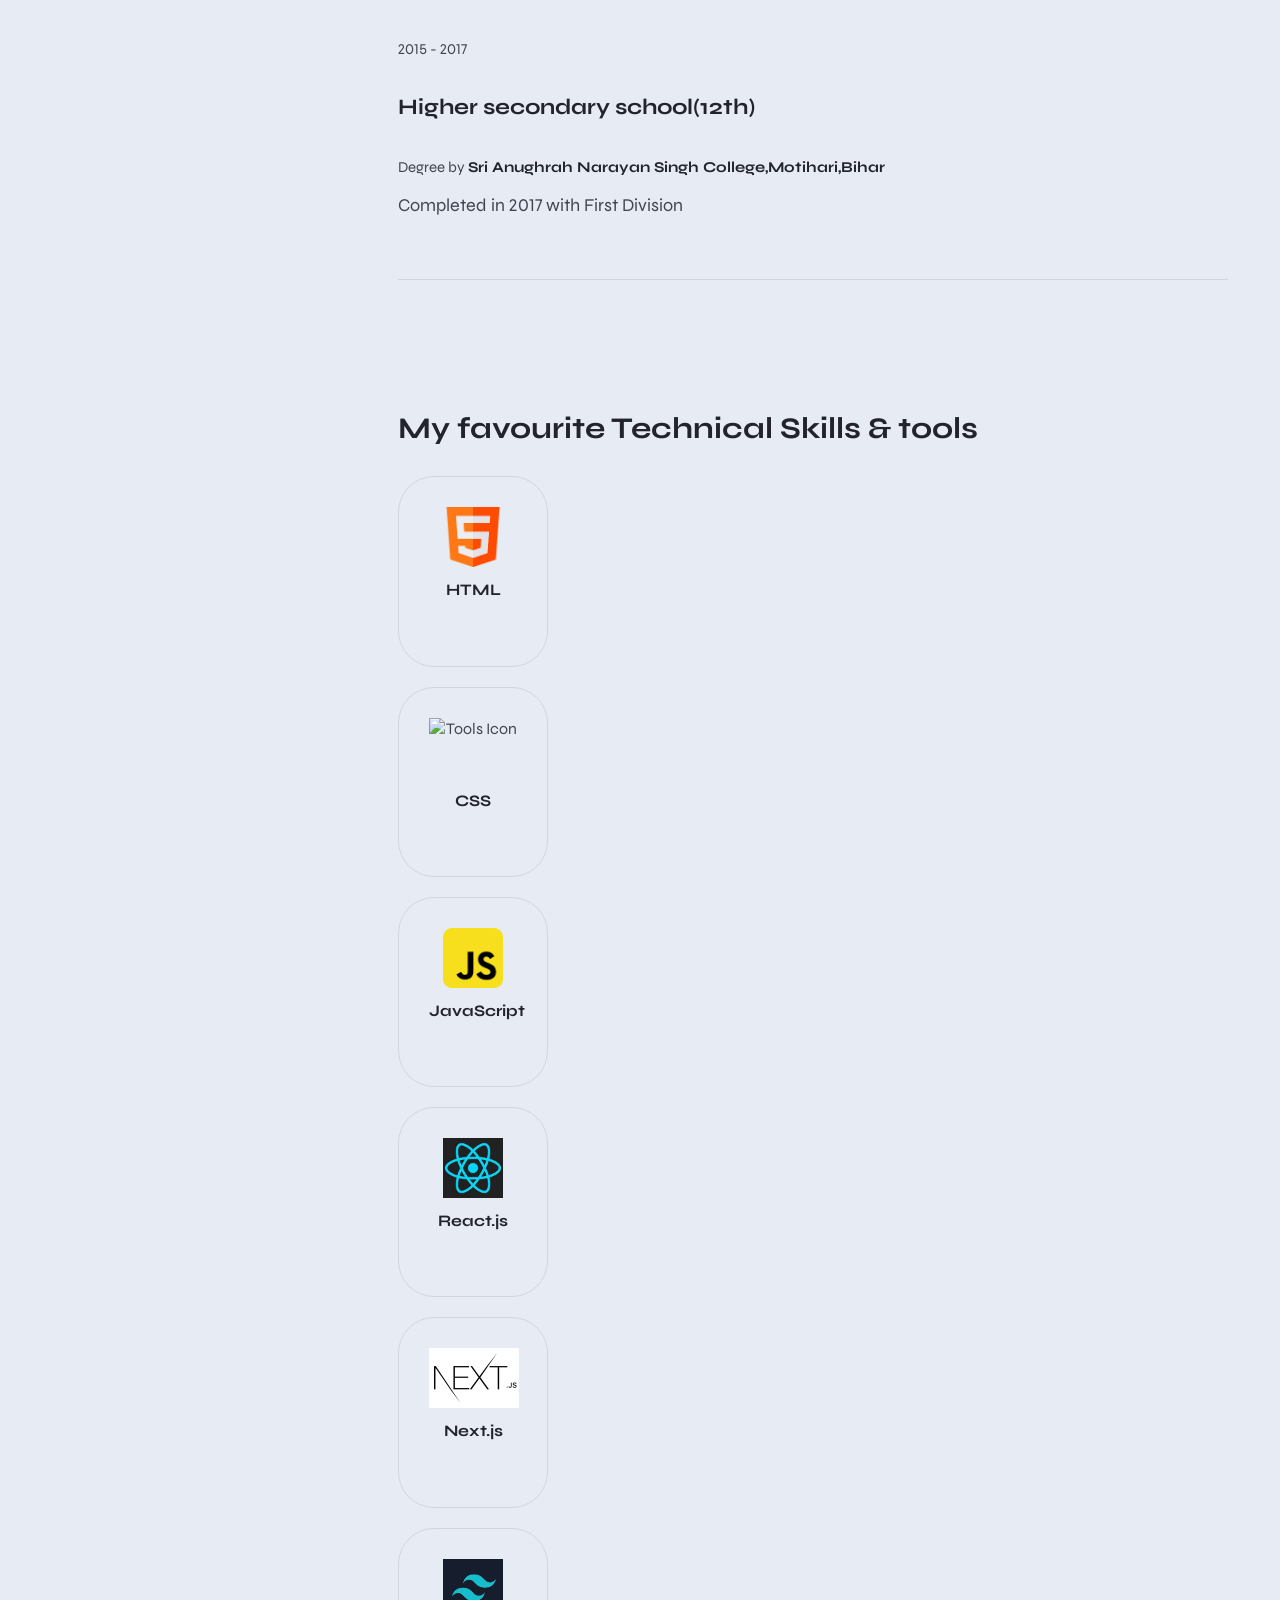
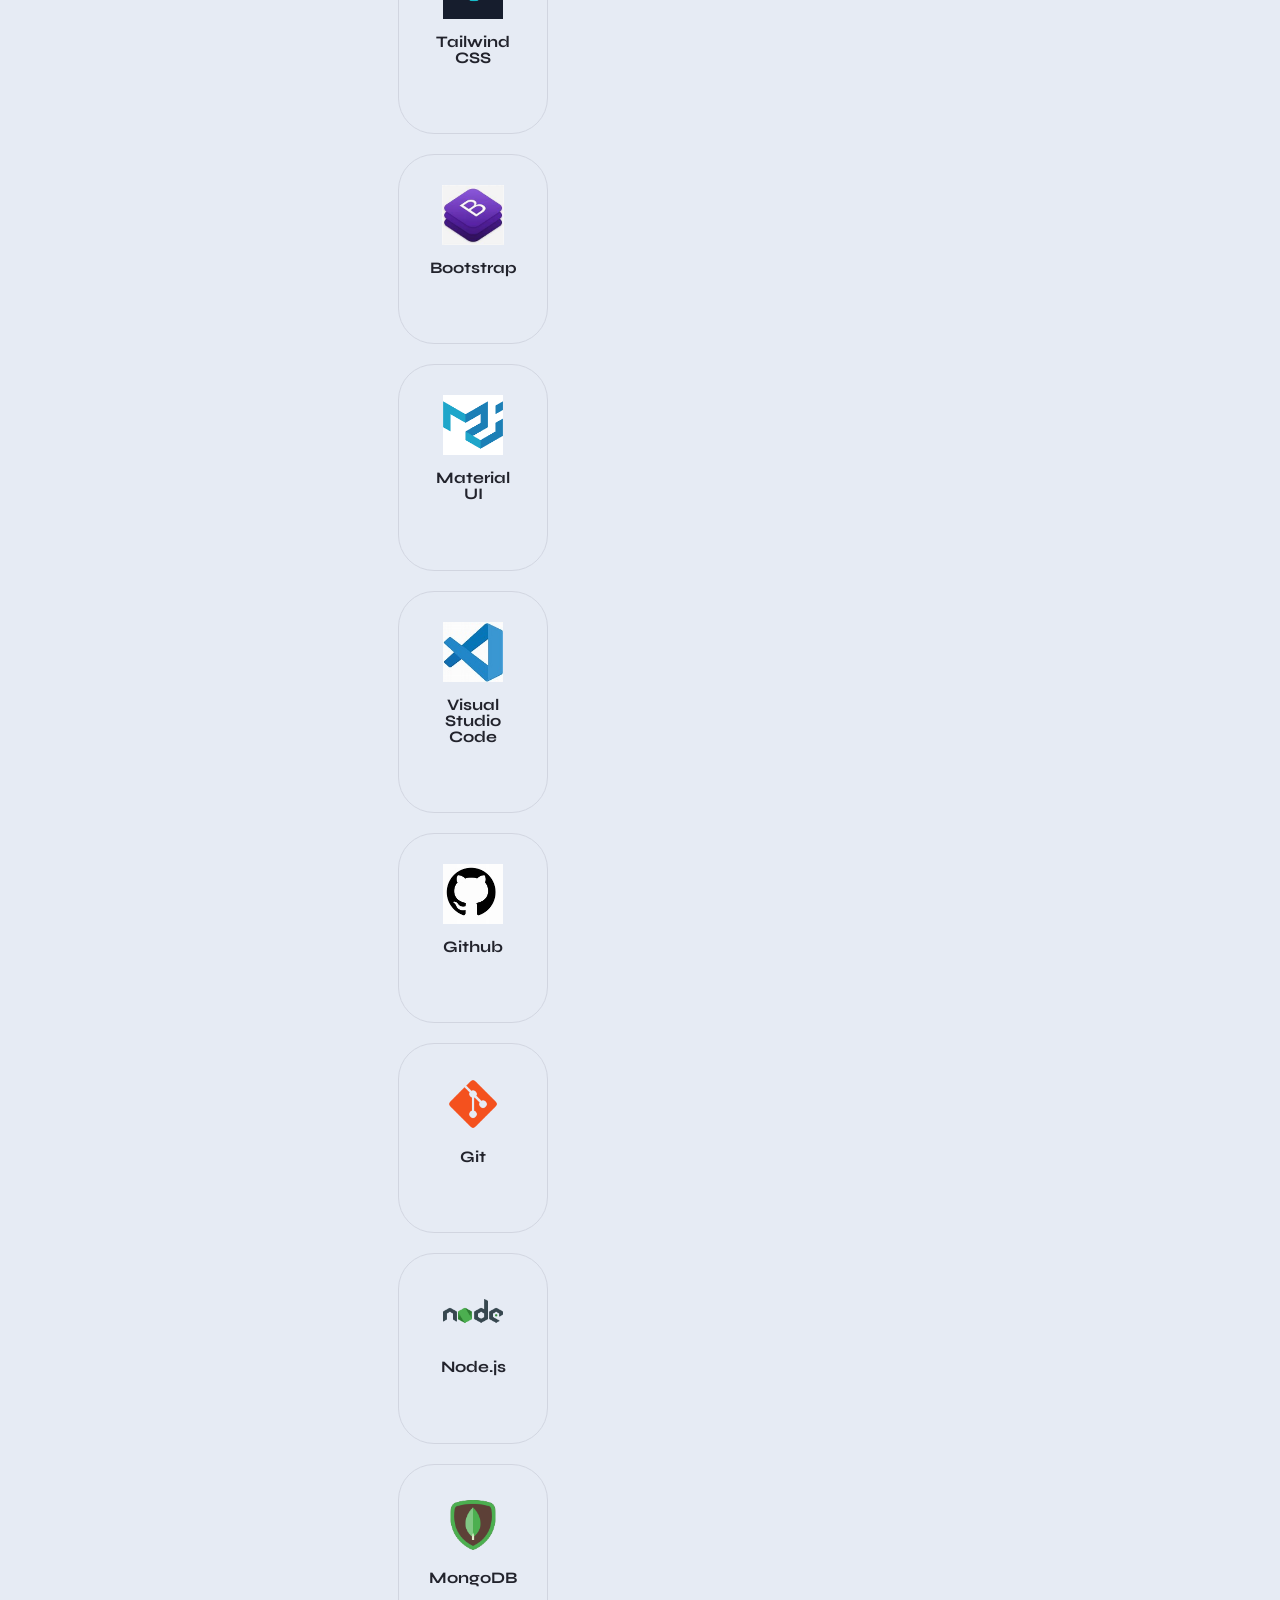
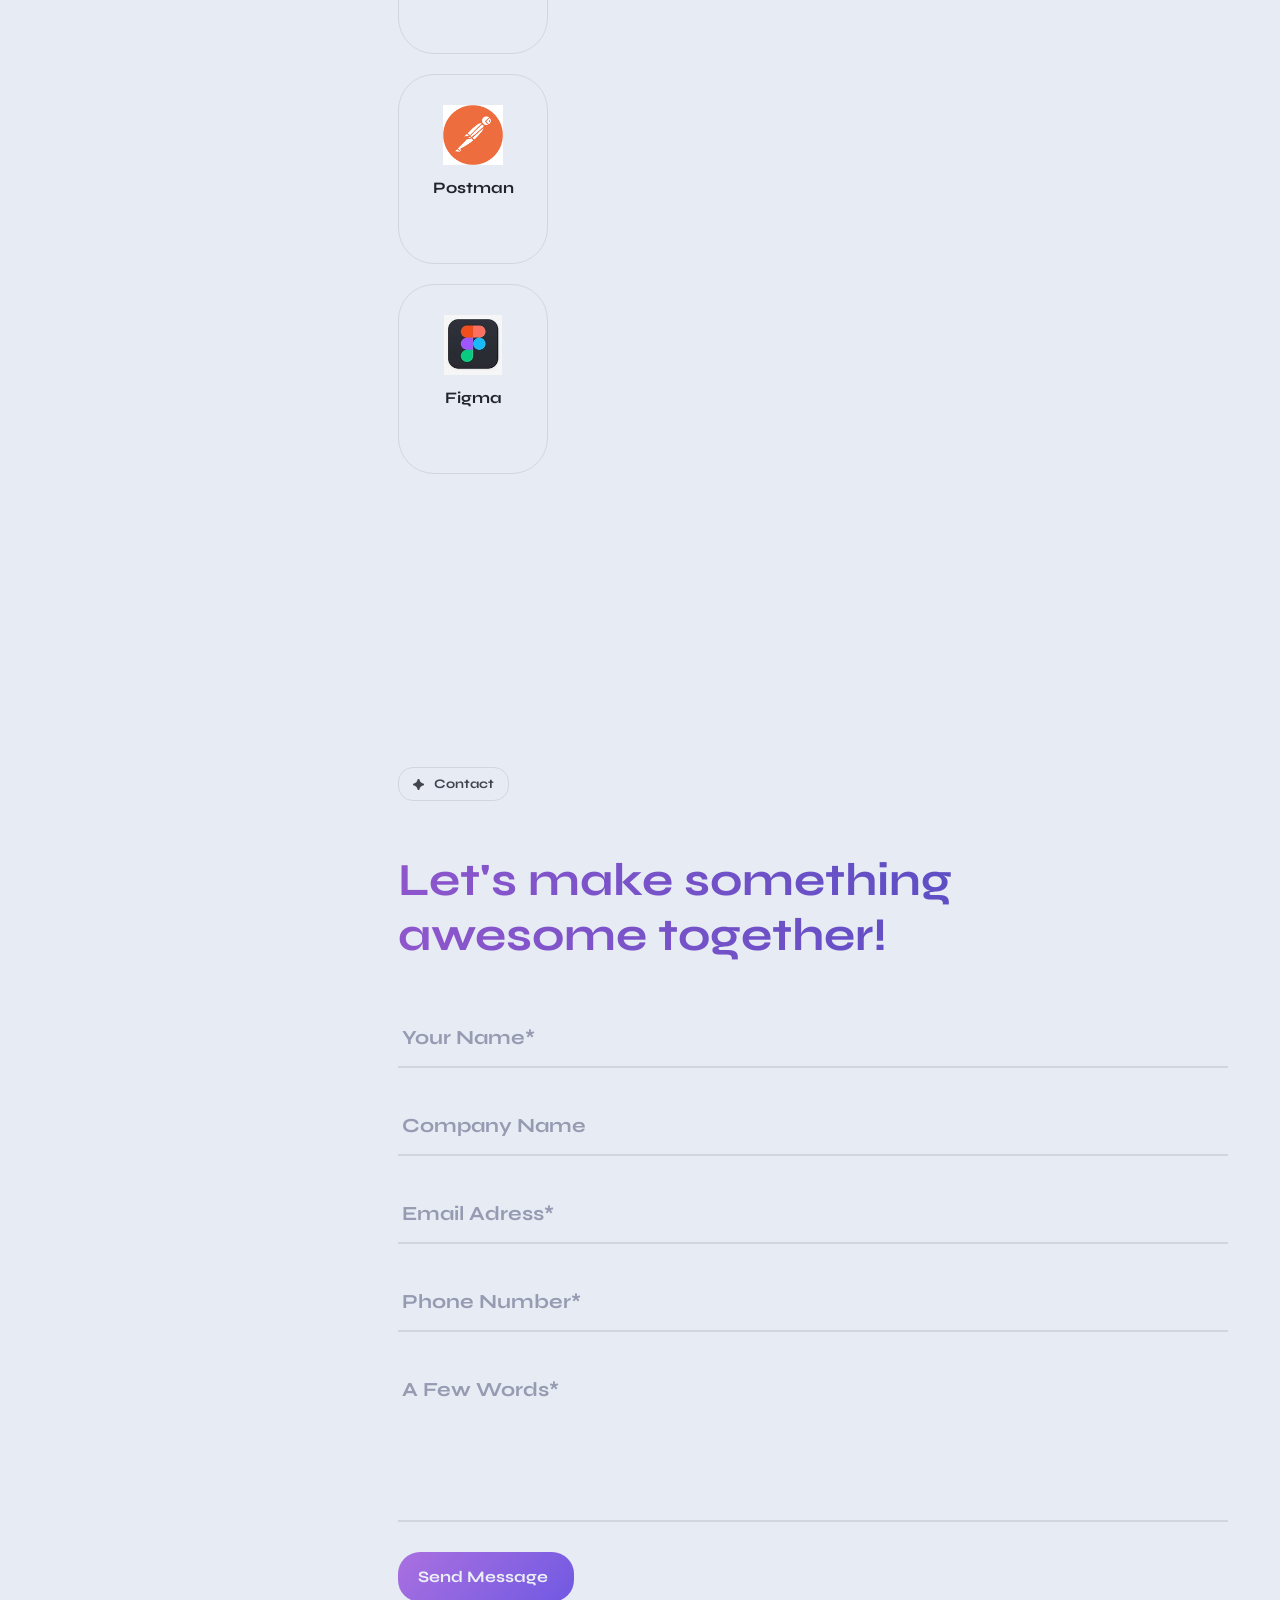
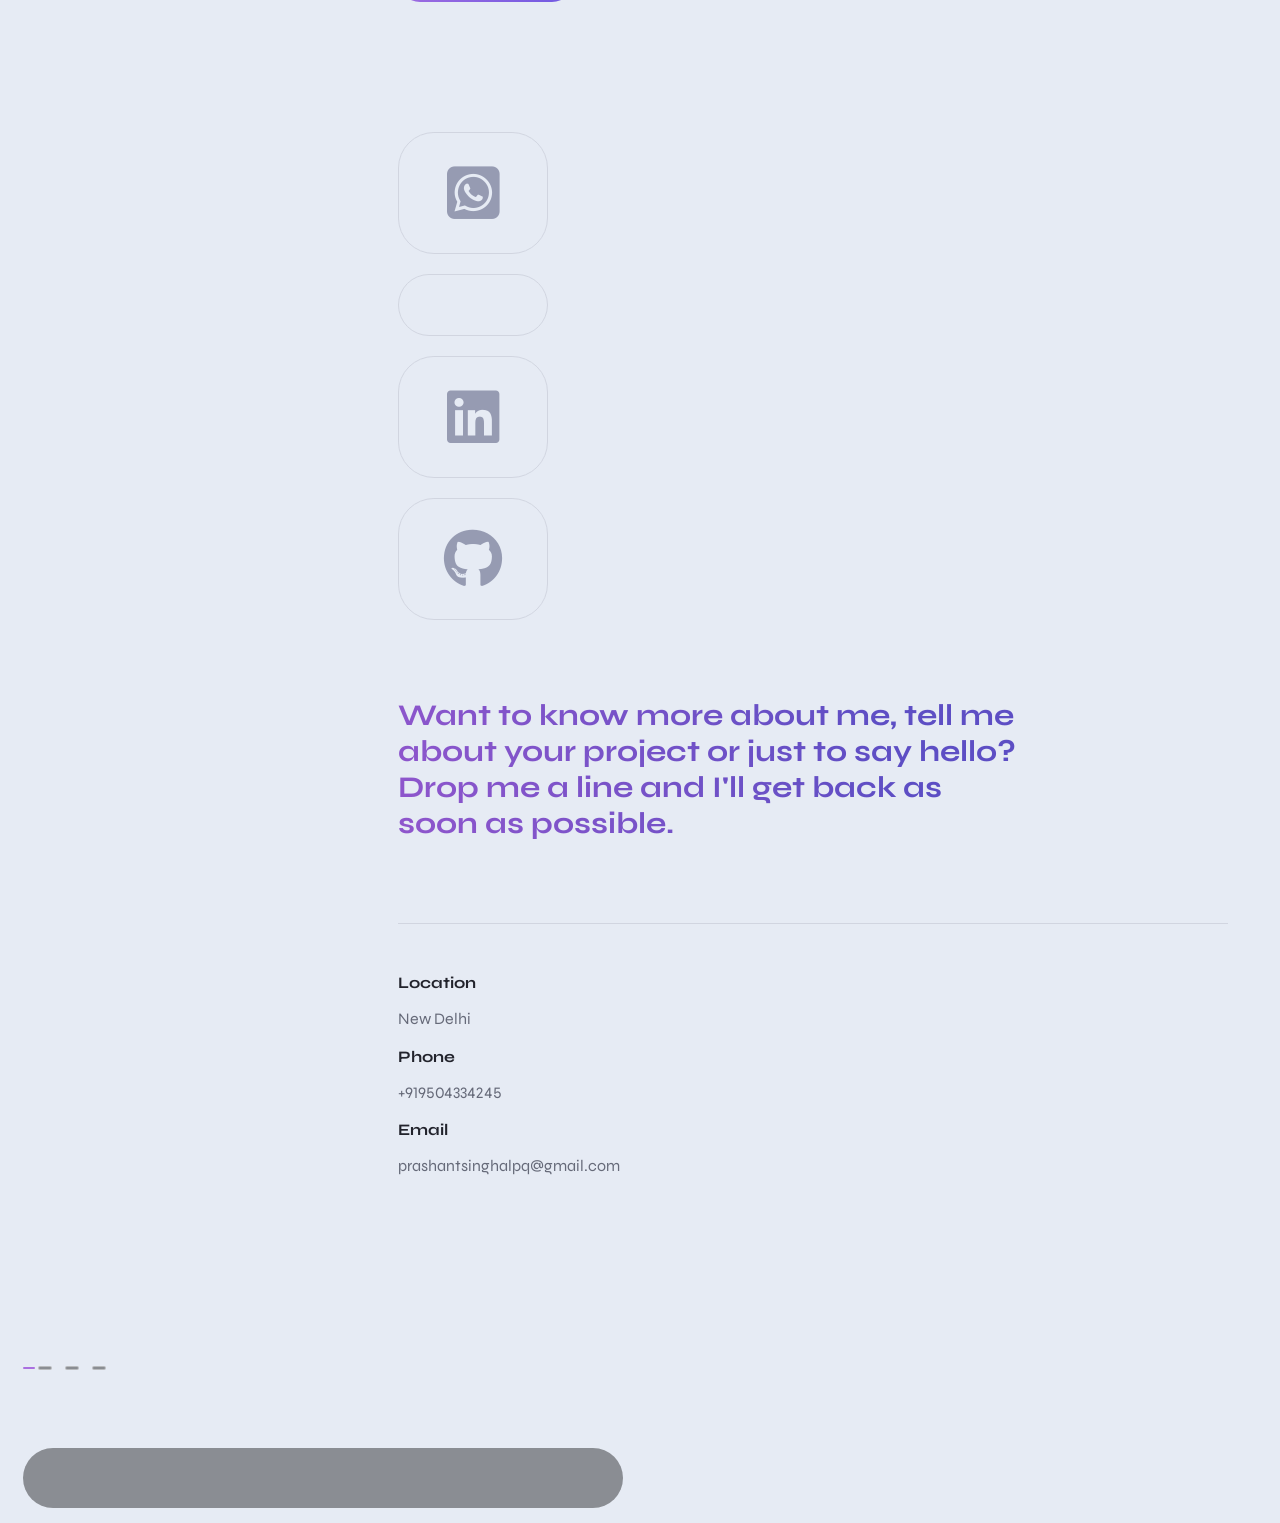
==== commit cc2ead51: "some changes" ====
--- a/index.html
+++ b/index.html
@@ -279,7 +279,7 @@
               <i class="ph-bold ph-squares-four"></i>
             </a>
             <a class="btn mobile-vertical btn-default btn-hover btn-hover-outline-mobile animate-headline"
-              target="_blank" href="https://drive.google.com/file/d/1sO4hTacDXwyfyCzmRSG_e1KXbOb9z5NQ/view">
+              target="_blank" href="https://drive.google.com/file/d/1693ubP-OQHszz19Yc43ceW1CunhQ7fRM/view">
               <span class="btn-caption">Download CV</span>
               <i class="ph-bold ph-download-simple"></i>
             </a>
@@ -527,7 +527,7 @@
             <!-- achievements single item -->
             <div class="achievements__item d-flex flex-column grid-item animate-card-3">
               <div class="achievements__card">
-                <p class="achievements__number">2</p>
+                <p class="achievements__number">2.5+</p>
                 <p class="achievements__descr">Years of experience</p>
               </div>
             </div>
@@ -550,7 +550,7 @@
               <!-- About Me Description Start -->
               <div class="col-12 col-xl-8 grid-item about-descr">
                 <p class="about-descr__text animate-in-up">
-                  Full-stack Developer with 2 years of experience building scalable and responsive web
+                  Full-stack Developer with 2.5+ years of experience building scalable and responsive web
                   applications.</br>
                   Proficient in React.js, Next.js, Vite, Tailwind CSS, Material UI, Redux, and JavaScript (ES6+), with
                   hands-on expertise in integrating RESTful APIs and developing real-time, data-driven features.</br>
@@ -567,7 +567,7 @@
                   </p> -->
                 <div class="btn-group about-descr__btnholder animate-in-up">
                   <a class="btn mobile-vertical btn-default btn-hover btn-hover-accent" target="_blank"
-                    href="https://drive.google.com/file/d/1sO4hTacDXwyfyCzmRSG_e1KXbOb9z5NQ/view">
+                    href="https://drive.google.com/file/d/1693ubP-OQHszz19Yc43ceW1CunhQ7fRM/view">
                     <span class="btn-caption">Download CV</span>
                     <i class="ph-bold ph-download-simple"></i>
                   </a>
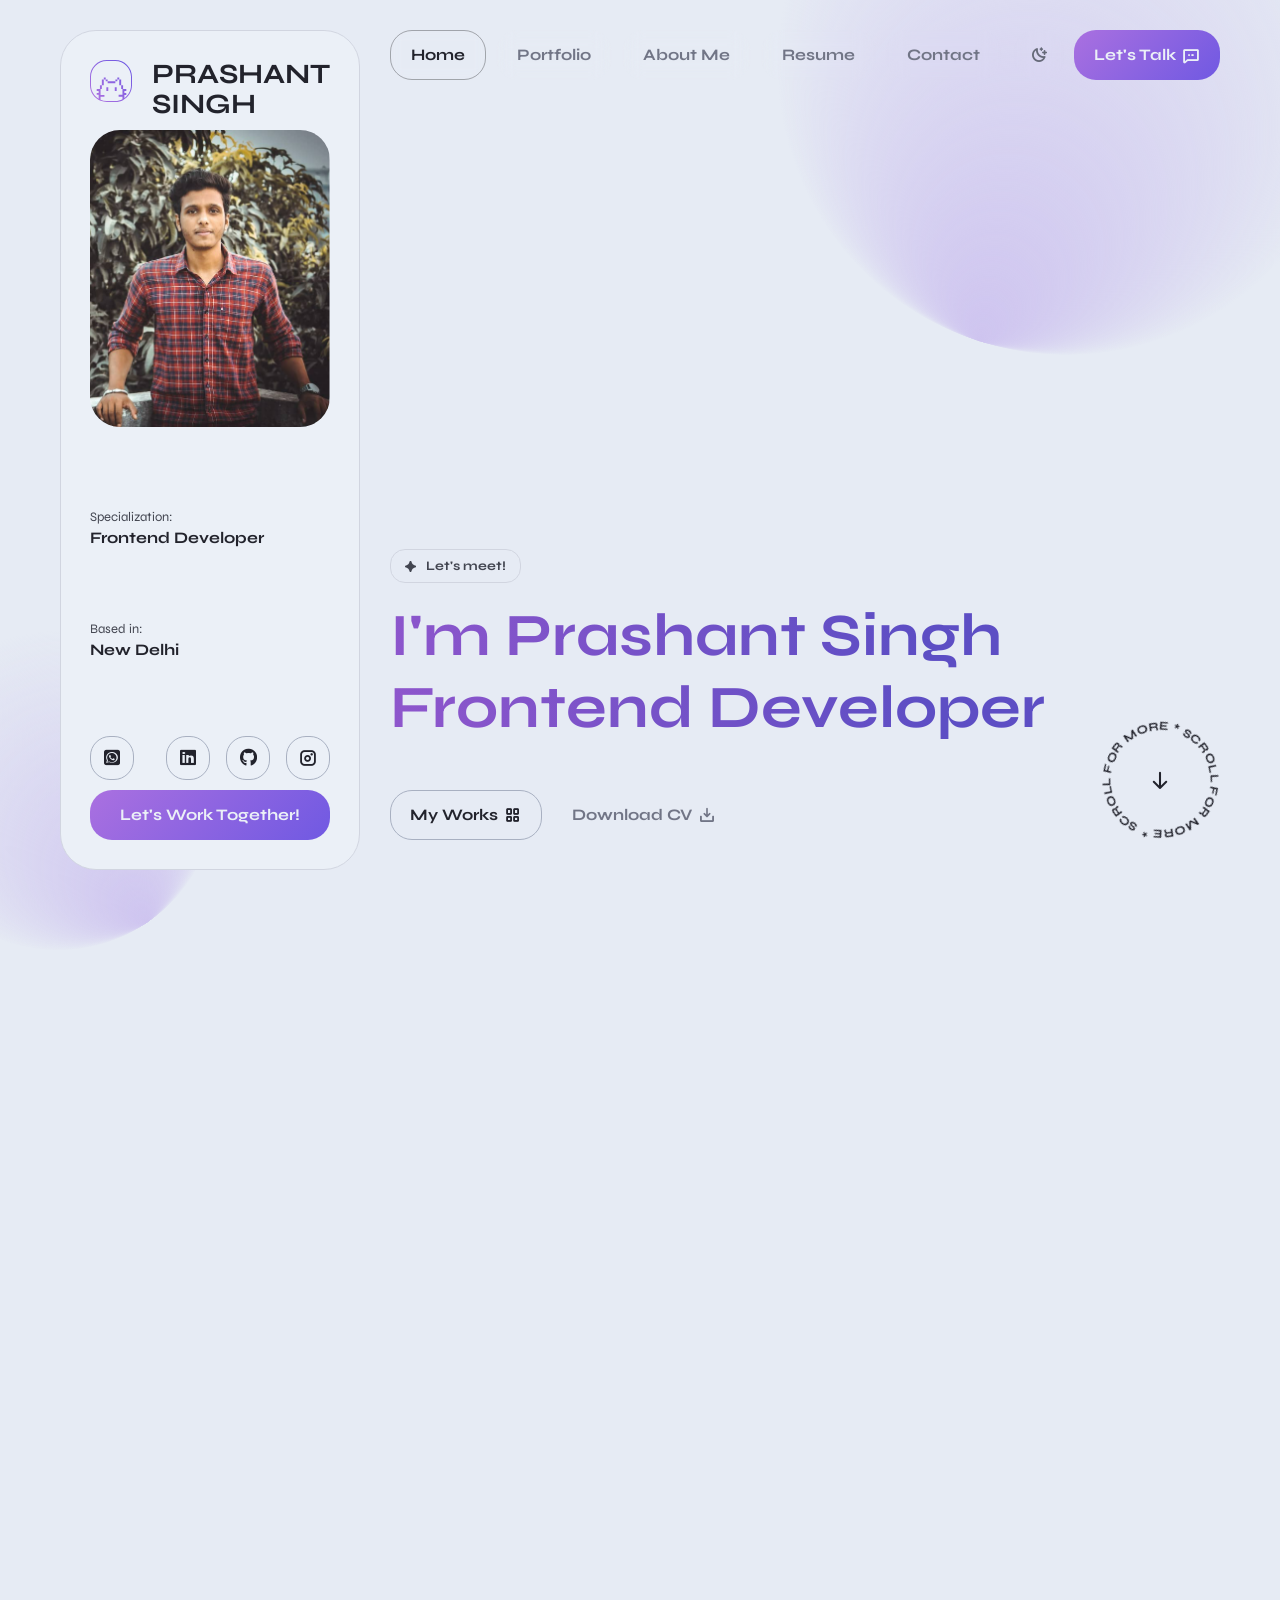
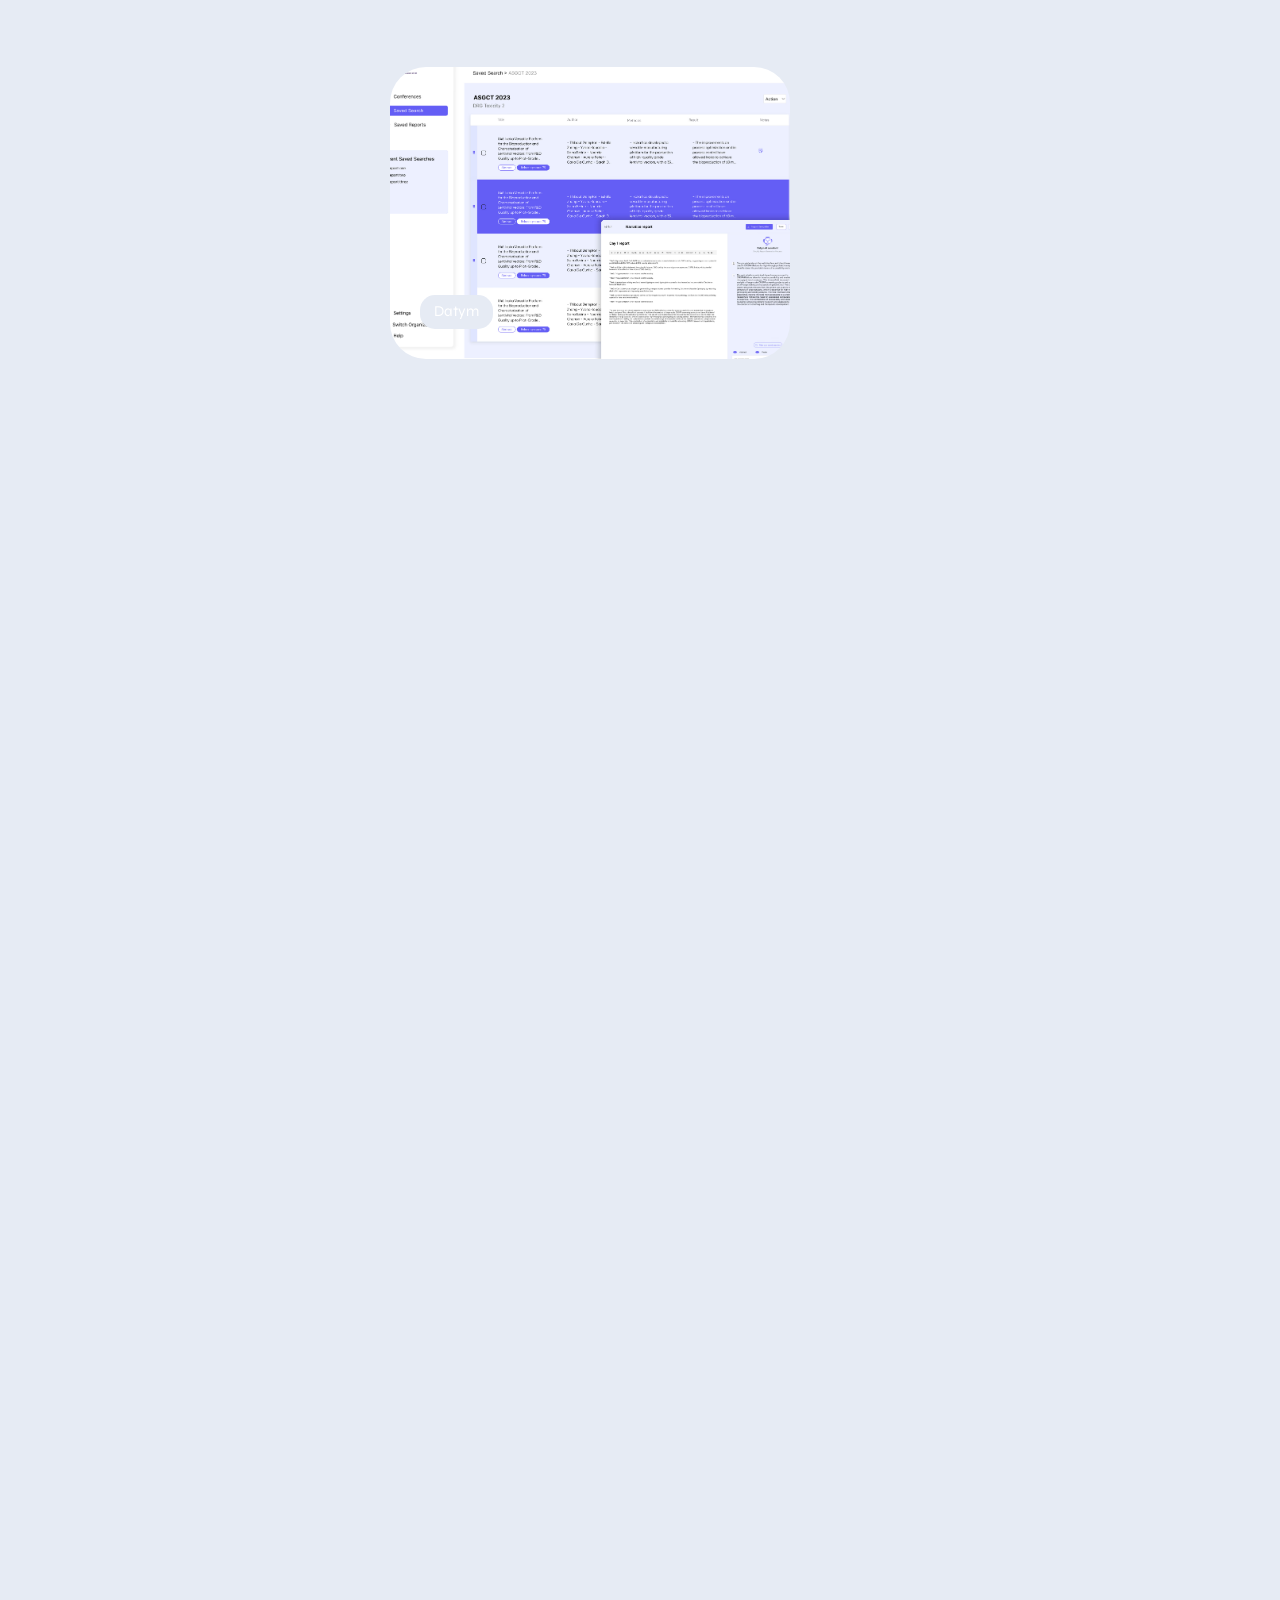
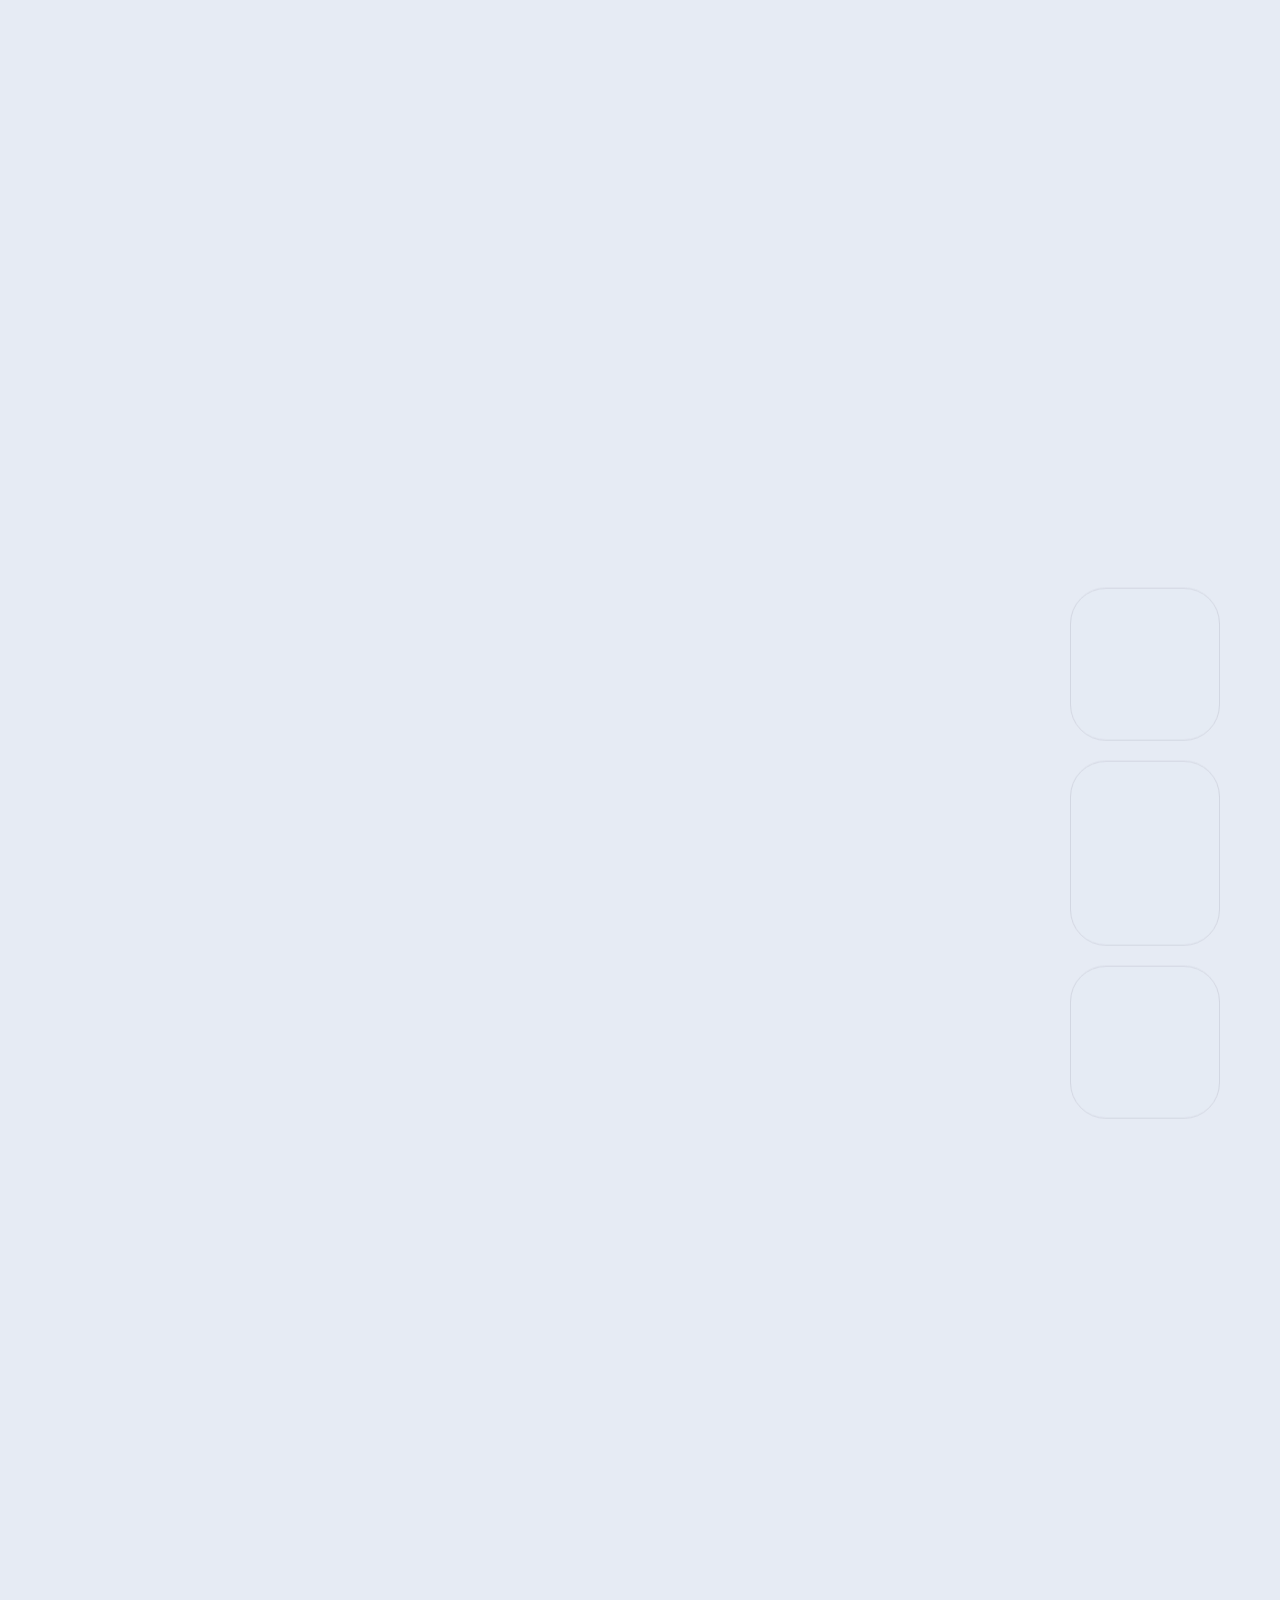
==== commit b855a896: "Updated portfolio and CV with new design elements and improved responsiveness. Enhanced loader style" ====
--- a/index.html
+++ b/index.html
@@ -1,1240 +1,1240 @@
-<!DOCTYPE html>
-<html lang="en" dir="ltr">
-
-
-<head>
-  <meta charset="UTF-8">
-
-  <!-- Page Title -->
-  <title>Prashant Singh Portfolio </title>
-
-  <!-- Meta Tags -->
-  <meta name="description"
-    content="Show yourself brightly with Braxton - unique and creative portfolio and resume template!">
-  <meta name="keywords"
-    content="mix_design, resume, portfolio, personal page, cv, template, one page, responsive, html5, css3, creative, clean">
-  <meta name="author" content="mix_design">
-
-  <!-- Viewport Meta-->
-  <meta http-equiv="X-UA-Compatible" content="IE=edge">
-  <meta name="viewport" content="width=device-width, initial-scale=1, maximum-scale=1">
-
-  <!-- Template Favicon & Icons Start -->
-  <link rel="icon" href="img/favicon/favicon.ico" sizes="any">
-  <link rel="icon" href="img/favicon/icon.svg" type="image/svg+xml">
-  <link rel="apple-touch-icon" href="img/favicon/apple-touch-icon.png">
-  <link rel="manifest" href="img/favicon/manifest.webmanifest">
-  <link rel="stylesheet" href="https://cdnjs.cloudflare.com/ajax/libs/font-awesome/6.6.0/css/all.min.css"
-    integrity="sha512-Kc323vGBEqzTmouAECnVceyQqyqdsSiqLQISBL29aUW4U/M7pSPA/gEUZQqv1cwx4OnYxTxve5UMg5GT6L4JJg=="
-    crossorigin="anonymous" referrerpolicy="no-referrer" />
-  <!-- Template Favicon & Icons End -->
-
-  <!-- Facebook Metadata Start -->
-  <meta property="og:image:height" content="1200">
-  <meta property="og:image:width" content="1200">
-  <meta property="og:title" content="Braxton - Personal Portfolio & Resume HTML Template">
-  <meta property="og:description"
-    content="Show yourself brightly with Braxton - unique and creative portfolio and resume template!">
-  <meta property="og:url" content="https://mixdesign.club/themeforest/braxton">
-  <meta property="og:image" content="img/favicon/og-image.html">
-  <!-- Facebook Metadata End -->
-
-  <!-- Template Styles Start -->
-  <link rel="stylesheet" href="css/loaders/loader.css">
-  <link rel="stylesheet" type="text/css" href="css/plugins.css">
-  <link rel="stylesheet" type="text/css" href="css/main.css">
-  <!-- Template Styles End -->
-
-  <!-- Custom Browser Color Start -->
-  <meta name="theme-color" media="(prefers-color-scheme: light)" content="#dcdce7">
-  <meta name="theme-color" media="(prefers-color-scheme: dark)" content="#111111">
-  <meta name="msapplication-navbutton-color" content="#111111">
-  <meta name="apple-mobile-web-app-capable" content="yes">
-  <meta name="apple-mobile-web-app-status-bar-style" content="black-translucent">
-  <!-- Custom Browser Color End -->
-</head>
-
-<body>
-
-  <!-- Loader Start -->
-  <div id="loader" class="loader">
-    <div id="loaderContent" class="loader__content">
-      <div class="loader__shadow"></div>
-      <div class="loader__box"></div>
-    </div>
-  </div>
-  <!-- Loader End -->
-
-  <!-- Header Start -->
-  <header id="header" class="header d-flex justify-content-between">
-
-    <!-- Navigation Menu Start -->
-    <div class="header__navigation">
-      <nav id="menu" class="menu">
-        <ul class="menu__list d-flex justify-content-start">
-          <li class="menu__item">
-            <a class="menu__link btn" href="#home">
-              <span class="menu__caption">Home</span>
-              <i class="ph-bold ph-house-simple"></i>
-            </a>
-          </li>
-          <li class="menu__item">
-            <a class="menu__link btn" href="#portfolio">
-              <span class="menu__caption">Portfolio</span>
-              <i class="ph-bold ph-squares-four"></i>
-            </a>
-          </li>
-          <li class="menu__item">
-            <a class="menu__link btn" href="#about">
-              <span class="menu__caption">About Me</span>
-              <i class="ph-bold ph-user"></i>
-            </a>
-          </li>
-          <li class="menu__item">
-            <a class="menu__link btn" href="#resume">
-              <span class="menu__caption">Resume</span>
-              <i class="ph-bold ph-article"></i>
-            </a>
-          </li>
-          <li class="menu__item">
-            <a class="menu__link btn" href="#contact">
-              <span class="menu__caption">Contact</span>
-              <i class="ph-bold ph-envelope"></i>
-            </a>
-          </li>
-        </ul>
-      </nav>
-    </div>
-    <!-- Navigation Menu End -->
-
-    <!-- Header Controls Start -->
-    <div class="header__controls d-flex justify-content-end">
-      <button id="color-switcher" class="color-switcher header__switcher btn" type="button" role="switch"
-        aria-label="light/dark mode" aria-checked="true"></button>
-      <a id="notify-trigger" class="header__trigger btn"
-        href="mailto:prashantsinghalpq@gmail.com?subject=Message%20from%20your%20site">
-        <span class="trigger__caption">Let's Talk</span>
-        <i class="ph-bold ph-chat-dots"></i>
-      </a>
-    </div>
-    <!-- Header Controls End -->
-
-  </header>
-  <!-- Header End -->
-
-  <!-- SVG Background Start -->
-  <div id="svgBackground" class="svg-background">
-    <!-- top svg item -->
-    <div class="background__svg01" data-speed="0.8">
-      <svg version="1.1" xmlns="http://www.w3.org/2000/svg" x="0px" y="0px" width="1000px" height="1000px"
-        viewBox="0 0 1000 1000" style="enable-background:new 0 0 1000 1000;" xml:space="preserve">
-        <style type="text/css">
-          .bg01 {
-            fill: url(#color-gradient);
-          }
-        </style>
-        <radialGradient id="color-gradient" cx="418.5665" cy="225.9685" r="499.9326" fx="866.8251" fy="4.6162"
-          gradientTransform="matrix(-0.6935 0.7207 -0.7207 -0.6935 953.1126 355.0528)" gradientUnits="userSpaceOnUse">
-          <stop offset="0" style="stop-color:#CEC4EF" />
-          <stop offset="1" style="stop-color:#CEC4EF;stop-opacity:0" />
-        </radialGradient>
-        <circle class="bg01" cx="500" cy="500" r="500" />
-      </svg>
-    </div>
-    <!-- bottom svg item -->
-    <div class="background__svg02" data-speed="0.4">
-      <svg version="1.1" xmlns="http://www.w3.org/2000/svg" x="0px" y="0px" width="429.6px" height="429.6px"
-        viewBox="0 0 429.6 429.6" style="enable-background:new 0 0 429.6 429.6;" xml:space="preserve">
-        <style type="text/css">
-          .bg02 {
-            fill: url(#color-gradient-2);
-          }
-        </style>
-        <g id="Layer_1-2">
-          <radialGradient id="color-gradient-2" cx="2213.9312" cy="-11537.4219" r="214.85" fx="2393.6191"
-            fy="-11419.6494" gradientTransform="matrix(1.902285e-02 0.9998 0.9998 -1.954636e-02 11706.5303 -2223.4016)"
-            gradientUnits="userSpaceOnUse">
-            <stop offset="0" style="stop-color:#CEC4EF" />
-            <stop offset="1" style="stop-color:#CEC4EF;stop-opacity:0" />
-          </radialGradient>
-          <path class="bg02"
-            d="M63,63C146.9-21,282.9-21,366.8,62.9s83.8,219.9-0.1,303.8s-219.9,83.9-303.8,0.1S-20.9,146.9,63,63z" />
-        </g>
-      </svg>
-    </div>
-  </div>
-  <!-- SVG Background End -->
-
-  <!-- Avatar Side Block Start -->
-  <div id="avatar" class="avatar">
-    <div class="avatar__container d-flex flex-column justify-content-lg-between">
-      <!-- image and logo -->
-      <div class="avatar__block">
-        <div class="avatar__logo d-flex align-items-center">
-          <div class="logo__image">
-
-            <svg xmlns="http://www.w3.org/2000/svg" x="0px" y="0px" width="85px" height="85px" viewBox="0 0 85 85"
-              style="enable-background:new 0 0 85 85;" xml:space="preserve" class="gradient-fill">
-              <style type="text/css">
-                .gradient-fill {
-                  fill: url(#gradientFill);
-                }
-              </style>
-              <g>
-                <linearGradient id="gradientFill" gradientUnits="userSpaceOnUse" x1="9.9604" y1="75.0338" x2="75.0387"
-                  y2="9.9555">
-                  <stop offset="0" style="stop-color:var(--accent)" />
-                  <stop offset="1" style="stop-color:var(--secondary)" />
-                </linearGradient>
-                <path class="gradient-fill" d="M51,0H34C15.2,0,0,15.2,0,34v17c0,14.3,8.9,26.6,21.4,31.6c0,0,0,0,0,0l0,0C25.3,84.1,29.5,85,34,85h17
-                    c6,0,11.7-1.6,16.6-4.3c0.1-0.1,0.2-0.1,0.3-0.2C78.1,74.6,85,63.6,85,51V34C85,15.2,69.8,0,51,0z M83,51c0,10.7-5.3,20.2-13.4,26
-                    v-2.5v-3.9h3.9v-3.9h-3.9v-3.9h3.9v-3.9h-3.9H67v-3.9V51h-3.9v3.9v3.9h2.6v3.9v3.9v3.9h-3.9h-3.9v3.9h3.9h3.9v3.9v1
-                    C61.3,81.7,56.3,83,51,83H34c-4.5,0-8.7-0.9-12.6-2.6v-2v-3.9h3.9h3.9v-3.9h-3.9h-3.9v-3.9v-3.9v-3.9H24v-3.9V51h-3.9v3.9v3.9h-2.6
-                    h-3.9v3.9h3.9v3.9h-3.9v3.9h3.9v3.9v3.9C8.2,72.8,2,62.6,2,51V34C2,16.4,16.4,2,34,2h17c17.6,0,32,14.4,32,32V51z M50.1,54.9H54
-                    v3.9v3.9h-3.9v-3.9V54.9z M33.1,54.9H37v3.9v3.9h-3.9v-3.9V54.9z M27.9,51H24v-3.9v-3.9v-3.9h3.9v3.9v3.9V51z M31.8,39.3h-3.9v-3.9
-                    h3.9V39.3z M31.8,43.2v-3.9h3.9v3.9H31.8z M63.1,47.1V51h-3.9v-3.9v-3.9v-3.9h3.9v3.9V47.1z M35.7,47.1v-3.9h3.9h3.9h3.9h3.9v3.9
-                    h-3.9h-3.9h-3.9H35.7z M59.2,39.3h-3.9v-3.9h3.9V39.3z M55.3,43.2h-3.9v-3.9h3.9V43.2z" />
-              </g>
-            </svg>
-          </div>
-          <div class="logo__caption">
-            <p>PRASHANT<br>SINGH</p>
-          </div>
-        </div>
-        <div class="avatar__image">
-          <img src="img/PrashantSinghDP.png" alt="Braxton - Personal Portfolio & Resume HTML Template Avatar">
-        </div>
-      </div>
-      <!-- data caption #1 -->
-      <div class="avatar__block">
-        <h6>
-          <small class="top">Specialization:</small>
-          Full-stack Developer
-        </h6>
-      </div>
-      <!-- data caption #2 -->
-      <div class="avatar__block">
-        <h6>
-          <small class="top">Based in:</small>
-          New Delhi
-        </h6>
-      </div>
-      <!-- socials and CTA button -->
-      <div class="avatar__block">
-        <div class="avatar__socials">
-          <ul class="socials-square d-flex justify-content-between">
-            <li class="socials-square__item">
-              <a class="socials-square__link btn" href="https://wa.me/+919504334245
-                " target="_blank"><i class="fa-brands fa-square-whatsapp"></i></a>
-            </li>
-
-            <li class="socials-square__item"></li>
-            <a class="socials-square__link btn" href="https://www.linkedin.com/in/prashantuff/" target="_blank"><i
-                class="fa-brands fa-linkedin"></i></a>
-            </li>
-            <li class="socials-square__item">
-              <a class="socials-square__link btn" href="https://github.com/137prashant" target="_blank"><i
-                  class="fa-brands fa-github"></i></a>
-            </li>
-            <li class="socials-square__item">
-              <a class="socials-square__link btn" href="https://www.instagram.com/__prashantsingh___/"
-                target="_blank"><i class="ph-bold ph-instagram-logo"></i></a>
-            </li>
-
-          </ul>
-        </div>
-        <div class="avatar__btnholder">
-          <a class="btn btn-default btn-fullwidth btn-hover btn-hover-accent" href="#contact" target="_blank">
-            <span class="btn-caption">Let's Work Together!</span>
-          </a>
-        </div>
-      </div>
-    </div>
-  </div>
-  <!-- Avatar Side Block End -->
-
-  <!-- Page Content Start -->
-  <div id="content" class="content">
-    <div class="content__wrapper">
-
-      <!-- Intro Section Start -->
-      <section id="home" class="main intro">
-
-        <!-- Headline Start -->
-        <div id="headline" class="headline d-flex align-items-start flex-column">
-          <p class="headline__subtitle animate-headline">
-            <svg xmlns="http://www.w3.org/2000/svg" x="0px" y="0px" width="13px" height="13px" viewBox="0 0 13 13"
-              fill="currentColor">
-              <path fill="currentColor" d="M5.6,12.6c-0.5-0.8-0.7-2.4-1.7-3.5c-1-1-2.7-1.2-3.5-1.7C-0.1,7-0.1,6,0.4,5.6c0.8-0.5,2.3-0.6,3.5-1.8
-                  C5,2.8,5.1,1.2,5.6,0.4C6-0.1,7-0.1,7.4,0.4c0.5,0.8,0.7,2.4,1.8,3.5c1.2,1.2,2.6,1.2,3.5,1.7c0.6,0.4,0.6,1.4,0,1.7
-                  C11.8,7.9,10.2,8,9.1,9.1c-1,1-1.2,2.7-1.7,3.5C7,13.1,6,13.1,5.6,12.6z" />
-            </svg>
-            <span>Let's meet!</span>
-          </p>
-          <h1 class="headline__title animate-headline">I'm Prashant Singh<br>Full-stack Developer</h1>
-          <div class="headline__btnholder d-flex flex-column flex-sm-row">
-            <a class="btn mobile-vertical btn-default btn-hover btn-hover-accent-mobile animate-headline"
-              target="_blank" href="https://github.com/137prashant">
-              <span class="btn-caption">My Works</span>
-              <i class="ph-bold ph-squares-four"></i>
-            </a>
-            <a class="btn mobile-vertical btn-default btn-hover btn-hover-outline-mobile animate-headline"
-              target="_blank" href="https://drive.google.com/file/d/1693ubP-OQHszz19Yc43ceW1CunhQ7fRM/view">
-              <span class="btn-caption">Download CV</span>
-              <i class="ph-bold ph-download-simple"></i>
-            </a>
-          </div>
-        </div>
-        <!-- Headline End -->
-
-        <!-- Scroll Button Start -->
-        <div class="rotating-btn">
-          <a href="#portfolio" class="rotating-btn__link slide-down">
-            <!-- SVG rotating text -->
-            <svg version="1.1" xmlns="http://www.w3.org/2000/svg" xmlns:xlink="http://www.w3.org/1999/xlink" x="0px"
-              y="0px" viewBox="0 0 120 120" style="enable-background:new 0 0 120 120;" xml:space="preserve"
-              class="animate-rotation" data-value="360">
-              <defs>
-                <path id="textPath"
-                  d="M110,59.5c0,27.6-22.4,50-50,50s-50-22.4-50-50s22.4-50,50-50S110,31.9,110,59.5z" />
-              </defs>
-              <g>
-                <use xlink:href="#textPath" fill="none"></use>
-                <text>
-                  <!-- button text here!!! -->
-                  <textPath xlink:href="#textPath">Scroll for More * Scroll for More * </textPath>
-                </text>
-              </g>
-            </svg>
-            <!-- arrow icon -->
-            <i class="ph-bold ph-arrow-down"></i>
-          </a>
-        </div>
-        <!-- Scroll Button End -->
-
-      </section>
-      <!-- Intro Section End -->
-
-      <!-- Portfolio Section Start -->
-      <section id="portfolio" class="inner inner-first portfolio">
-
-        <!-- Content Block - H2 Section Title Start -->
-        <div class="content__block section-grid-title">
-          <p class="h2__subtitle animate-in-up">
-            <svg xmlns="http://www.w3.org/2000/svg" x="0px" y="0px" width="13px" height="13px" viewBox="0 0 13 13"
-              fill="currentColor">
-              <path fill="currentColor" d="M5.6,12.6c-0.5-0.8-0.7-2.4-1.7-3.5c-1-1-2.7-1.2-3.5-1.7C-0.1,7-0.1,6,0.4,5.6c0.8-0.5,2.3-0.6,3.5-1.8
-                  C5,2.8,5.1,1.2,5.6,0.4C6-0.1,7-0.1,7.4,0.4c0.5,0.8,0.7,2.4,1.8,3.5c1.2,1.2,2.6,1.2,3.5,1.7c0.6,0.4,0.6,1.4,0,1.7
-                  C11.8,7.9,10.2,8,9.1,9.1c-1,1-1.2,2.7-1.7,3.5C7,13.1,6,13.1,5.6,12.6z" />
-            </svg>
-            <span>Portfolio</span>
-          </p>
-          <h2 class="h2__title animate-in-up">Dive into the professional projects I’ve successfully developed.</h2>
-        </div>
-        <!-- Content Block - H2 Section Title End -->
-
-        <!-- Content Block - Works Gallery Start -->
-        <div class="content__block grid-block">
-          <div class="container-fluid px-0 inner__gallery">
-            <div class="row gx-0 my-gallery" itemscope itemtype="http://schema.org/ImageGallery">
-
-              <!-- Works Gallery Single Item Start -->
-              <figure class="col-12 col-md-6 gallery__item grid-item animate-card-2" itemprop="associatedMedia"
-                itemscope itemtype="http://schema.org/ImageObject">
-                <a href="img/works/closerxpert.png" data-image="img/works/closerxpert.png" class="gallery__link"
-                  itemprop="contentUrl" data-size="1400x1400">
-                  <img src="img/works/closerxpert.png" class="gallery__image" itemprop="thumbnail"
-                    alt="Image description">
-                </a>
-                <figcaption class="gallery__descr" itemprop="caption description">
-                  <h5 style="color:white">CloserXpert</h5>
-                  <div class="card__tags d-flex flex-wrap">
-                    <span class="rounded-tag"><a style="color: white;" href="">CloserXpert</span></a>
-                    <p class="small">
-                      – Built a role-based AI sales enablement platform (Sales, Business) that
-                      allowed creation and testing of AI agents for customer interactions
-                      through voice and text, with real-time call handling for appointment
-                      booking, transfers, and AI-driven practice sessions with feedback.<br> – Designed an interactive
-                      sales dashboard displaying performance, deals,
-                      scores, and leaderboards for setters and closers, improving training
-                      productivity, and providing managers with actionable insights. <br> – Tech Stack: React, Tailwind
-                      CSS, React Query, Twilio, LiveKit, WebSockets
-                    </p>
-                </figcaption>
-              </figure>
-              <!-- Works Gallery Single Item End -->
-
-              <!-- Works Gallery Single Item Start -->
-              <figure class="col-12 col-md-6 gallery__item grid-item animate-card-2" itemprop="associatedMedia"
-                itemscope itemtype="http://schema.org/ImageObject">
-                <a href="img/works/futureagi1.png" data-image="img/works/futureagi1.png" class="gallery__link"
-                  itemprop="contentUrl" data-size="1400x1400">
-                  <img src="img/works/futureagi1.png" class="gallery__image" itemprop="thumbnail"
-                    alt="Image description">
-                </a>
-                <figcaption class="gallery__descr" itemprop="caption description">
-                  <h5 style="color:white">Future AGI</h5>
-                  <div class="card__tags d-flex flex-wrap">
-                    <span class="rounded-tag"><a style="color: white;" href="">Future AGI</span></a>
-                    <p class="small">
-                      – Built high-performance, scalable UIs for a Generative AI lifecycle
-                      platform, streamlining dataset evaluation, prompt generation,
-                      optimization, and model evaluation. Delivered real-time components
-                      for monitoring, tracing, and alerting to proactively detect errors,
-                      ensuring safety, compliance, and observability.<br> – Developed scalable, user-friendly interfaces
-                      with dynamic tables and
-                      advanced filtering for seamless data exploration. Collaborated with
-                      product, design, and backend teams to create a comprehensive AI
-                      prototyping environment.<br> – Tech Stack: React, Material UI, AG Grid, Redux
-                    </p>
-                </figcaption>
-              </figure>
-              <!-- Works Gallery Single Item End -->
-
-              <!-- Works Gallery Single Item Start -->
-              <figure class="col-12 col-md-6 gallery__item grid-item animate-card-2" itemprop="associatedMedia"
-                itemscope itemtype="http://schema.org/ImageObject">
-                <a href="img/works/datym.png" data-image="img/works/datym.png" class="gallery__link"
-                  itemprop="contentUrl" data-size="1400x1400">
-                  <img src="img/works/datym.png" class="gallery__image" itemprop="thumbnail" alt="Image description">
-                </a>
-                <figcaption class="gallery__descr" itemprop="caption description">
-                  <h5 style="color:white" href="https://app.datym.ai/">Datym</h5>
-                  <div class="card__tags d-flex flex-wrap">
-                    <span class="rounded-tag"><a style="color: white;" href="https://app.datym.ai/">Datym</span></a>
-                    <p class="small">
-                      – Built a platform to manage medical conferences, storing abstracts and
-                      posters in a vector database (Pinecone) to enable efficient data retrieval and
-                      analysis.
-                      <br>
-                      – Users can purchase access to conferences, ask questions related to the
-                      conference content, and receive results in a table format.
-                      <br>
-                      – Implemented features for users to make notes, select useful rows, save or
-                      export their findings, and narrate multiple saved searches using OpenAI.
-                      Applied Django, HTML, CSS, Pinecone, and Streamlit for the tech stack.
-                    </p>
-                </figcaption>
-              </figure>
-              <!-- Works Gallery Single Item End -->
-
-              <!-- Works Gallery Single Item Start -->
-              <!-- <figure class="col-12 col-md-6 gallery__item grid-item animate-card-2" itemprop="associatedMedia"
-                itemscope itemtype="">
-                <a href="img/works/medical record.jpg" data-image="img/works/medical record.jpg" class="gallery__link"
-                  itemprop="contentUrl" data-size="1200x1200">
-                  <img src="img/works/medical record.jpg">
-                </a>
-                <figcaption class="gallery__descr" itemprop="caption description">
-                  <h5 style="color:white">Medical Record Summarization</h5>
-                  <div class="card__tags d-flex flex-wrap">
-                    <span class="rounded-tag"><a style="color: white;" href="">Medical Record Summarization</span></a>
-                    <p class="small">
-                      – Created an AI-based tool to process and summarize large or multiple PDFs
-                      of patient records, generating patient summaries and abstracts linked to
-                      original documents for streamlined information retrieval. <br> – Utilized Next.js and Tailwind CSS
-                      for the frontend and FastAPI with
-                      ChatGPT API for the backend. <br> – Reduced information retrieval time by 40%, enhancing
-                      efficiency for
-                      medical professionals.
-                    </p>
-                </figcaption>
-              </figure> -->
-              <!-- Works Gallery Single Item End -->
-
-              <!-- Works Gallery Single Item Start -->
-              <figure class="col-12 col-md-6 gallery__item grid-item animate-card-2" itemprop="associatedMedia"
-                itemscope itemtype="http://schema.org/ImageObject">
-                <a href="img/works/Prescription.jpg" data-image="img/works/Prescription.jpg" class="gallery__link"
-                  itemprop="contentUrl" data-size="1400x1400">
-                  <img src="img/works/Prescription.jpg" class="gallery__image" itemprop="thumbnail"
-                    alt="Image description">
-                </a>
-                <figcaption class="gallery__descr" itemprop="caption description">
-                  <h5 style="color:white">Prescription Cross Check </h5>
-                  <div class="card__tags d-flex flex-wrap">
-                    <span class="rounded-tag"><a style="color: white;" href="">Prescription Cross Check </span></a>
-                    <p class="small">
-                      – Developed an AI-based system that evaluates the suitability of
-                      prescribed medications based on patient health information, allergies,
-                      and current conditions.<br> – Built the frontend with Next.js and Tailwind CSS and the backend
-                      with FastAPI and ChatGPT API, providing real-time feedback on
-                      medication appropriateness. <br> – Improved patient safety and treatment accuracy by 15%.
-                    </p>
-                </figcaption>
-              </figure>
-              <!-- Works Gallery Single Item End -->
-
-              <!-- Works Gallery Single Item Start -->
-              <!-- <figure class="col-12 col-md-6 gallery__item grid-item animate-card-2" itemprop="associatedMedia"
-                itemscope itemtype="http://schema.org/ImageObject">
-                <a href="img/works/Metabolic.jpg" data-image="img/works/Metabolic.jpg" class="gallery__link"
-                  itemprop="contentUrl" data-size="1400x1400">
-                  <img src="img/works/Metabolic.jpg" class="gallery__image" itemprop="thumbnail"
-                    alt="Image description">
-                </a>
-                <figcaption class="gallery__descr" itemprop="caption description">
-                  <h5 style="color:white">Money Tracker</h5>
-                  <div class="card__tags d-flex flex-wrap">
-                    <span class="rounded-tag"><a style="color: white;" href="">Metabolic Fitness Chatbot</span></a>
-                    <p class="small">
-                      – Implemented an AI-based chatbot that interacts with users to
-                      answer questions about training videos uploaded by metabolic
-                      fitness trainers.<br> – Planned the frontend using Next.js and Tailwind CSS and the backend
-                      using FastAPI and ChatGPT API, recommending relevant videos based on
-                      user interactions.<br> – Enhanced user engagement and content accessibility by 20%
-                    </p>
-                </figcaption>
-              </figure> -->
-              <!-- Works Gallery Single Item End -->
-
-            </div>
-          </div>
-        </div>
-        <!-- Content Block - Works Gallery End -->
-
-      </section>
-      <!-- Portfolio Section End -->
-
-      <!-- About Section Start -->
-      <section id="about" class="inner about">
-
-        <!-- Content Block - H2 Section Title Start -->
-        <div class="content__block section-grid-title">
-          <p class="h2__subtitle animate-in-up">
-            <svg xmlns="http://www.w3.org/2000/svg" x="0px" y="0px" width="13px" height="13px" viewBox="0 0 13 13"
-              fill="currentColor">
-              <path fill="currentColor" d="M5.6,12.6c-0.5-0.8-0.7-2.4-1.7-3.5c-1-1-2.7-1.2-3.5-1.7C-0.1,7-0.1,6,0.4,5.6c0.8-0.5,2.3-0.6,3.5-1.8
-                  C5,2.8,5.1,1.2,5.6,0.4C6-0.1,7-0.1,7.4,0.4c0.5,0.8,0.7,2.4,1.8,3.5c1.2,1.2,2.6,1.2,3.5,1.7c0.6,0.4,0.6,1.4,0,1.7
-                  C11.8,7.9,10.2,8,9.1,9.1c-1,1-1.2,2.7-1.7,3.5C7,13.1,6,13.1,5.6,12.6z" />
-            </svg>
-            <span>About Me</span>
-          </p>
-          <h2 class="h2__title animate-in-up">Turning complex problems into simple design</h2>
-        </div>
-        <!-- Content Block - H2 Section Title End -->
-
-        <!-- Content Block - Achievements Start -->
-        <div class="content__block grid-block">
-          <div class="achievements d-flex flex-column flex-md-row align-items-md-stretch">
-            <!-- achievements single item -->
-            <div class="achievements__item d-flex flex-column grid-item animate-card-3">
-              <div class="achievements__card">
-                <p class="achievements__number">4</p>
-                <p class="achievements__descr">Projects Done</p>
-              </div>
-            </div>
-            <!-- achievements single item -->
-            <div class="achievements__item d-flex flex-column grid-item animate-card-3">
-              <div class="achievements__card">
-                <p class="achievements__number">2.5+</p>
-                <p class="achievements__descr">Years of experience</p>
-              </div>
-            </div>
-            <!-- achievements single item -->
-            <div class="achievements__item d-flex flex-column grid-item animate-card-3">
-              <div class="achievements__card">
-                <p class="achievements__number">5+</p>
-                <p class="achievements__descr">Personal Projects</p>
-              </div>
-            </div>
-          </div>
-        </div>
-        <!-- Content Block - Achievements End -->
-
-        <!-- Content Block - About Me Data Start -->
-        <div class="content__block grid-block block-large">
-          <div class="container-fluid p-0">
-            <div class="row g-0 justify-content-between">
-
-              <!-- About Me Description Start -->
-              <div class="col-12 col-xl-8 grid-item about-descr">
-                <p class="about-descr__text animate-in-up">
-                  Full-stack Developer with 2.5+ years of experience building scalable and responsive web
-                  applications.</br>
-                  Proficient in React.js, Next.js, Vite, Tailwind CSS, Material UI, Redux, and JavaScript (ES6+), with
-                  hands-on expertise in integrating RESTful APIs and developing real-time, data-driven features.</br>
-                  Experienced in creating intuitive dashboards, dynamic tables, and reusable UI components that enhance
-                  usability and performance.</br>
-                  Collaborated with cross-functional teams to deliver AI-driven solutions in healthcare, research, and
-                  sales domains, improving efficiency, accuracy, and user engagement.</br>
-                  Certified in Full-Stack MERN Development with strong problem-solving, communication, and teamwork
-                  skills.
-                </p>
-                <!-- <p class="about-descr__text animate-in-up">
-                    With a strong foundation in front end development and a focus on React.js .I love turning Codes into functional user-friendly interfaces .I stay updated with the latest trends and best practices in Web Development , constantly expanding my skills through continuous learning. I am proficient in modern web technologies such as HTML , CSS , JavaScript and i have a deep understanding of the React.js , including Redux , React Router and style components . I am currently exploring Backend development with MERN Stack 
-                 
-                  </p> -->
-                <div class="btn-group about-descr__btnholder animate-in-up">
-                  <a class="btn mobile-vertical btn-default btn-hover btn-hover-accent" target="_blank"
-                    href="https://drive.google.com/file/d/1693ubP-OQHszz19Yc43ceW1CunhQ7fRM/view">
-                    <span class="btn-caption">Download CV</span>
-                    <i class="ph-bold ph-download-simple"></i>
-                  </a>
-                </div>
-              </div>
-              <!-- About Me Description End -->
-
-              <!-- About Me Information Start -->
-              <div class="col-12 col-xl-4 grid-item about-info">
-                <div class="about-info__item animate-in-up">
-                  <h6>
-                    <small class="top">Name</small>
-                    Prashant Singh
-                  </h6>
-                </div>
-                <div class="about-info__item animate-in-up">
-                  <h6>
-                    <small class="top">Phone</small>
-                    <a class="text-link-bold" href="tel:+918816029116">+919504334245</a>
-                  </h6>
-                </div>
-                <div class="about-info__item animate-in-up">
-                  <h6>
-                    <small class="top">Email</small>
-                    <a class="text-link-bold"
-                      href="mailto:prashantsinghalpq@gmail.com?subject=Message%20from%20your%20site">prashantsinghalpq@gmail.com</a>
-                  </h6>
-                </div>
-                <div class="about-info__item animate-in-up">
-                  <h6>
-                    <small class="top">Location</small>
-                    <a class="text-link-bold" href="https://maps.app.goo.gl/6y89eRL24hKwtgcU8" target="_blank">New
-                      Delhi</a>
-                  </h6>
-                </div>
-              </div>
-              <!-- About Me Information End -->
-
-            </div>
-          </div>
-        </div>
-        <!-- Content Block - About Me Data End -->
-
-        <!-- Content Block - Services Start -->
-        <!-- <div class="content__block grid-block">
-            <div class="container-fluid p-0">
-              <div class="row g-0 align-items-stretch cards">
-                <div class="col-12 col-md-6 cards__item grid-item animate-card-2">
-                  <div class="cards__card d-flex flex-column">
-                    <div class="cards__descr">
-                      <h4 class="cards__title animate-in-up">Frontend<br>development</h4>
-                      <div class="cards__tags d-flex flex-wrap animate-in-up">
-                        <span class="rounded-tag tag-outline">UI/UX Design</span>
-                        <span class="rounded-tag tag-outline">Design to Code</span>
-                      </div>
-                      <p class="small cards__text animate-in-up">I work with HTML/CSS, and WordPress.</p>
-                    </div>
-                    <div class="cards__image d-flex animate-in-up">
-                      <img src="img/services/1200x900_s01.webp" alt="Service/Feature Image">
-                    </div>
-                  </div>
-                </div>
-                <div class="col-12 col-md-6 cards__item grid-item animate-card-2">
-                  <div class="cards__card d-flex flex-column">
-                    <div class="cards__descr">
-                      <h4 class="cards__title animate-in-up">Digital art and Web designing</h4>
-                      <div class="cards__tags d-flex flex-wrap animate-in-up">
-                        <span class="rounded-tag tag-outline">Figma</span>
-                        <span class="rounded-tag tag-outline">Canva</span>
-                      </div>
-                      <p class="small cards__text animate-in-up">I use Figma  and Canva for
-                        designing interfaces.
-                      </p>
-                    </div>
-                    <div class="cards__image d-flex animate-in-up">
-                      <img src="img/services/1200x900_s02.webp" alt="Service/Feature Image">
-                    </div>
-                  </div>
-                </div>
-                
-                <div class="col-12 col-md-6 cards__item grid-item animate-card-2">
-                  <div class="cards__card d-flex flex-column">
-                    <div class="cards__descr">
-                      <h4 class="cards__title animate-in-up">Brand<br>identity</h4>
-                      <div class="cards__tags d-flex flex-wrap animate-in-up">
-                        <span class="rounded-tag tag-outline">Logo Design</span>
-                        <span class="rounded-tag tag-outline">Style Guides</span>
-                      </div>
-                      <p class="small cards__text animate-in-up">I help my clients to develop a personality and brand voice, 
-                        design the brand look and logo.
-                      </p>
-                    </div>
-                    <div class="cards__image d-flex animate-in-up">
-                      <img src="img/services/1200x900_s04.webp" alt="Service/Feature Image">
-                    </div>
-                  </div>
-                </div>
-    
-              </div>
-            </div>
-          </div> -->
-        <!-- Content Block - Services End -->
-
-      </section>
-      <!-- About Section End -->
-
-      <!-- Resume Section Start -->
-      <section id="resume" class="inner resume">
-
-        <!-- Content Block - H2 Section Title Start -->
-        <div class="content__block block-large">
-          <p class="h2__subtitle animate-in-up">
-            <svg xmlns="http://www.w3.org/2000/svg" x="0px" y="0px" width="13px" height="13px" viewBox="0 0 13 13"
-              fill="currentColor">
-              <path fill="currentColor" d="M5.6,12.6c-0.5-0.8-0.7-2.4-1.7-3.5c-1-1-2.7-1.2-3.5-1.7C-0.1,7-0.1,6,0.4,5.6c0.8-0.5,2.3-0.6,3.5-1.8
-                  C5,2.8,5.1,1.2,5.6,0.4C6-0.1,7-0.1,7.4,0.4c0.5,0.8,0.7,2.4,1.8,3.5c1.2,1.2,2.6,1.2,3.5,1.7c0.6,0.4,0.6,1.4,0,1.7
-                  C11.8,7.9,10.2,8,9.1,9.1c-1,1-1.2,2.7-1.7,3.5C7,13.1,6,13.1,5.6,12.6z" />
-            </svg>
-            <span>Resume</span>
-          </p>
-          <h2 class="h2__title animate-in-up">Skills and practical experience</h2>
-          <p class="h2__text animate-in-up">
-            – Used React.js, Next.js, and Tailwind CSS to build responsive interfaces that improve user interaction.
-            <br> – Utilized JavaScript (ES6+), HTML5, and CSS3 to create pixel-perfect UI components and maintain
-            frontend performance
-            optimization. <br> – Integrated state management using Redux, improving data flow and application
-            scalability. <br> – Collaborated with backend teams to connect frontend interfaces with RESTful APIs and
-            ensure smooth user experiences. <br> – Managed code versioning and collaboration with Git and GitHub,
-            ensuring efficient workflow in agile development
-            environments.
-          </p>
-        </div>
-        <!-- Content Block - H2 Section Title End -->
-
-
-
-        <!-- Content Block - Experience Start -->
-        <div class="content__block block-large">
-
-          <!-- H3 Block Start -->
-          <div class="section-h3">
-            <h3 class="h3__title animate-in-up">Work experience</h3>
-          </div>
-          <!-- H3 Block End -->
-
-          <!-- Experience Lines Start -->
-          <div class="container-fluid p-0 resume-lines">
-            <!-- experience single item -->
-            <div class="row g-0 resume-lines__item animate-in-up">
-              <div class="col-12 col-md-2">
-                <span class="resume-lines__date animate-in-up"> Feb 2025 - Present</span>
-              </div>
-              <div class="col-12 col-md-5">
-                <h5 class="resume-lines__title animate-in-up">Sr. Associate Consultant - Full-stack Development</h5>
-                <p class="resume-lines__source animate-in-up">At
-                  <a href="https://www.oodlestechnologies.com/" class="text-link-bold" target="_blank">Oodles
-                    Technologies</a>
-
-                </p>
-              </div>
-              <div class="col-12 col-md-5">
-                <p class="small resume-lines__descr animate-in-up">
-                  Built and optimized scalable frontend features using React, Vite, Material UI, Tailwind CSS, AG Grid,
-                  React
-                  Query, and LiveKit, ensuring high performance, reusability, and responsive design.</br>
-                  Collaborated with cross-functional teams to deliver real-time, data-driven applications, improving
-                  usability,
-                  streamlining workflows, and enhancing overall platform reliability.
-              </div>
-            </div>
-            <!-- experience single item -->
-            <!-- experience single item -->
-            <div class="row g-0 resume-lines__item animate-in-up">
-              <div class="col-12 col-md-2">
-                <span class="resume-lines__date animate-in-up">March 2023 - June 2024</span>
-              </div>
-              <div class="col-12 col-md-5 ">
-                <h5 class="resume-lines__title animate-in-up">Frontend Developer</h5>
-                <p class="resume-lines__source animate-in-up">At
-                  <a href="https://optimite.ai/" class="text-link-bold" target="_blank">Optimite</a>
-
-                </p>
-              </div>
-              <div class="col-12 col-md-5">
-                <p class="small resume-lines__descr animate-in-up">Built responsive, AI-driven web apps using React.js,
-                  Next.js, Tailwind CSS, BootStrap, Redux, and JavaScript (ES6+).
-                  Developed scalable UI components, integrated RESTful APIs, and implemented real-time state management,
-                  reducing
-                  doctors’ review time by 40% and improving patient safety by 15%.</br>
-                  Wrote clean, high-performance code with Git/GitHub in agile workflows, ensuring faster releases and
-                  smooth team
-                  collaboration. Boosted user engagement by 20% through responsive design and interactive AI-powered
-                  features.</p>
-              </div>
-            </div>
-
-
-            <!-- Experience Lines End -->
-
-          </div>
-        </div>
-        <!-- Content Block - Experience End -->
-
-        <!-- Content Block - Education Start -->
-        <div class="content__block block-large">
-
-          <!-- H3 Block Start -->
-          <div class="section-h3">
-            <h3 class="h3__title animate-in-up">My education</h3>
-          </div>
-          <!-- H3 Block End -->
-
-          <!-- Education Lines Start -->
-          <div class="container-fluid p-0 resume-lines">
-            <!-- education single item -->
-            <div class="row g-0 resume-lines__item animate-in-up">
-              <div class="col-12 col-md-2">
-                <span class="resume-lines__date animate-in-up">2017 - 2021</span>
-              </div>
-              <div class="col-12 col-md-5">
-                <h5 class="resume-lines__title animate-in-up">Bachlors in Technology</h5>
-                <p class="resume-lines__source animate-in-up">Degree by
-                  <a href="#0" class="text-link-bold" target="_blank">Rajiv Gandhi Prodyogiki Vishwavidyalaya,Bhopal,
-                    Madhya Pradesh</a>
-                </p>
-              </div>
-              <div class="col-12 col-md-5">
-                <p class="small resume-lines__descr animate-in-up">Completed in 2021 with First Division</p>
-              </div>
-            </div>
-            <!-- education single item -->
-
-
-            <div class="row g-0 resume-lines__item animate-in-up">
-              <div class="col-12 col-md-2">
-                <span class="resume-lines__date animate-in-up">2015 - 2017</span>
-              </div>
-              <div class="col-12 col-md-5">
-                <h5 class="resume-lines__title animate-in-up">Higher secondary school(12th)</h5>
-                <p class="resume-lines__source animate-in-up">Degree by
-                  <a href="#0" class="text-link-bold" target="_blank">Sri Anughrah Narayan Singh
-                    College,Motihari,Bihar</a>
-                </p>
-              </div>
-              <div class="col-12 col-md-5">
-                <p class="small resume-lines__descr animate-in-up">Completed in 2017 with First Division</p>
-              </div>
-            </div>
-          </div>
-          <!-- Education Lines End -->
-
-        </div>
-        <!-- Content Block - Education End -->
-
-        <!-- Content Block - H3 Block Start -->
-        <div class="content__block">
-          <div class="section-h3 section-h3-grid">
-            <h3 class="h3__title animate-in-up">My favourite Technical Skills & tools</h3>
-          </div>
-        </div>
-        <!-- Content Block - H3 Block End -->
-
-        <!-- Content Block - Tools List Start -->
-        <div class="content__block grid-block block-large">
-          <!-- Tools List Start -->
-          <div class="tools-cards d-flex justify-content-start flex-wrap">
-            <!-- tools simgle item -->
-            <div class="tools-cards__item d-flex grid-item-s animate-card-5">
-              <div class="tools-cards__card">
-                <img class="tools-cards__icon animate-in-up" src="img/works/htmlimg.png" alt="Tools Icon">
-                <h6 class="tools-cards__caption animate-in-up">HTML</h6>
-              </div>
-            </div>
-            <!-- tools simgle item -->
-            <div class="tools-cards__item d-flex grid-item-s animate-card-5">
-              <div class="tools-cards__card">
-                <img class="tools-cards__icon animate-in-up" src="img/icons/icon-css.svg  " alt="Tools Icon">
-                <h6 class="tools-cards__caption animate-in-up">CSS</h6>
-              </div>
-            </div>
-
-            <!-- tools simgle item -->
-            <div class="tools-cards__item d-flex grid-item-s animate-card-5">
-              <div class="tools-cards__card">
-                <img class="tools-cards__icon animate-in-up" src="img/works/javascriptimg.webp" alt="Tools Icon">
-                <h6 class="tools-cards__caption animate-in-up">JavaScript</h6>
-              </div>
-            </div>
-            <div class="tools-cards__item d-flex grid-item-s animate-card-5">
-              <div class="tools-cards__card">
-                <img class="tools-cards__icon animate-in-up" src="img/icons/react.jpeg" alt="Tools Icon">
-                <h6 class="tools-cards__caption animate-in-up">React.js</h6>
-              </div>
-            </div>
-            <div class="tools-cards__item d-flex grid-item-s animate-card-5">
-              <div class="tools-cards__card">
-                <img class="tools-cards__icon animate-in-up" src="img/icons/nextjs.jpg" alt="Tools Icon">
-                <h6 class="tools-cards__caption animate-in-up">Next.js</h6>
-              </div>
-            </div>
-            <div class="tools-cards__item d-flex grid-item-s animate-card-5">
-              <div class="tools-cards__card">
-                <img class="tools-cards__icon animate-in-up" src="img/icons/tailwindcss.png" alt="Tools Icon">
-                <h6 class="tools-cards__caption animate-in-up">Tailwind CSS</h6>
-              </div>
-            </div>
-            <!-- tools simgle item -->
-            <div class="tools-cards__item d-flex grid-item-s animate-card-5">
-              <div class="tools-cards__card">
-                <img class="tools-cards__icon animate-in-up" src="img/icons/bootstrapimg.jpeg" alt="Tools Icon">
-                <h6 class="tools-cards__caption animate-in-up">Bootstrap</h6>
-              </div>
-            </div>
-            <!-- tools simgle item -->
-            <div class="tools-cards__item d-flex grid-item-s animate-card-5">
-              <div class="tools-cards__card">
-                <img class="tools-cards__icon animate-in-up" src="img/icons/mui.png" alt="Tools Icon">
-                <h6 class="tools-cards__caption animate-in-up">Material UI</h6>
-              </div>
-            </div>
-            <!-- tools simgle item -->
-            <div class="tools-cards__item d-flex grid-item-s animate-card-5">
-              <div class="tools-cards__card">
-                <img class="tools-cards__icon animate-in-up" src="img/icons/visualcode.jpeg" alt="Tools Icon">
-                <h6 class="tools-cards__caption animate-in-up">Visual Studio Code</h6>
-              </div>
-            </div>
-            <!-- tools simgle item -->
-            <!-- <div class="tools-cards__item d-flex grid-item-s animate-card-5">
-                <div class="tools-cards__card">
-                  <img class="tools-cards__icon animate-in-up" src="img/icons/canva.jpeg" alt="Tools Icon">
-                  <h6 class="tools-cards__caption animate-in-up">Canva</h6>
-                </div>
-              </div> -->
-
-
-
-
-
-            <!-- <div class="tools-cards__item d-flex grid-item-s animate-card-5">
-                <div class="tools-cards__card">
-                  <img class="tools-cards__icon animate-in-up" src="img/icons/prepros.png" alt="Tools Icon">
-                  <h6 class="tools-cards__caption animate-in-up">Prepros 7</h6>
-                </div>
-              </div> -->
-
-            <div class="tools-cards__item d-flex grid-item-s animate-card-5">
-              <div class="tools-cards__card">
-                <img class="tools-cards__icon animate-in-up" src="img/icons/github1.jpeg" alt="Tools Icon">
-                <h6 class="tools-cards__caption animate-in-up">Github</h6>
-              </div>
-            </div>
-
-            <div class="tools-cards__item d-flex grid-item-s animate-card-5">
-              <div class="tools-cards__card">
-                <img class="tools-cards__icon animate-in-up" src="img/icons/git.png" alt="Tools Icon">
-                <h6 class="tools-cards__caption animate-in-up">Git</h6>
-              </div>
-            </div>
-
-            <div class="tools-cards__item d-flex grid-item-s animate-card-5">
-              <div class="tools-cards__card">
-                <img class="tools-cards__icon animate-in-up" src="img/icons/node.js" alt="Tools Icon">
-                <h6 class="tools-cards__caption animate-in-up">Node.js</h6>
-              </div>
-            </div>
-
-            <div class="tools-cards__item d-flex grid-item-s animate-card-5">
-              <div class="tools-cards__card">
-                <img class="tools-cards__icon animate-in-up" src="img/icons/mongodb.png" alt="Tools Icon">
-                <h6 class="tools-cards__caption animate-in-up">MongoDB</h6>
-              </div>
-            </div>
-
-
-            <div class="tools-cards__item d-flex grid-item-s animate-card-5">
-              <div class="tools-cards__card">
-                <img class="tools-cards__icon animate-in-up" src="img/icons/postman.png" alt="Tools Icon">
-                <h6 class="tools-cards__caption animate-in-up">Postman</h6>
-              </div>
-            </div>
-
-
-            <!-- <div class="tools-cards__item d-flex grid-item-s animate-card-5">
-                <div class="tools-cards__card">
-                  <img class="tools-cards__icon animate-in-up" src="https://tse1.mm.bing.net/th?id=OIP.wi0ExteCbtnVAjvtckdy8gAAAA&pid=Api&P=0&h=180">
-                  <h6 class="tools-cards__caption animate-in-up">Three.js</h6>
-                </div>
-              </div> -->
-
-
-
-
-
-
-
-
-
-            <!-- tools simgle item -->
-            <div class="tools-cards__item d-flex grid-item-s animate-card-5">
-              <div class="tools-cards__card">
-                <img class="tools-cards__icon animate-in-up" src="img/icons/figma.jpeg" alt="Tools Icon">
-                <h6 class="tools-cards__caption animate-in-up">Figma</h6>
-              </div>
-            </div>
-          </div>
-          <!-- Tools List End -->
-        </div>
-        <!-- Content Block - Tools List End -->
-      </section>
-      <!-- Resume Section End -->
-
-      <!-- Contact Section Start -->
-      <section id="contact" class="inner contact">
-
-        <!-- Content Block - H2 Section Title Start -->
-        <div class="content__block section-title">
-          <p class="h2__subtitle  animate-in-up">
-            <svg xmlns="http://www.w3.org/2000/svg" x="0px" y="0px" width="13px" height="13px" viewBox="0 0 13 13"
-              fill="currentColor">
-              <path fill="currentColor" d="M5.6,12.6c-0.5-0.8-0.7-2.4-1.7-3.5c-1-1-2.7-1.2-3.5-1.7C-0.1,7-0.1,6,0.4,5.6c0.8-0.5,2.3-0.6,3.5-1.8
-                  C5,2.8,5.1,1.2,5.6,0.4C6-0.1,7-0.1,7.4,0.4c0.5,0.8,0.7,2.4,1.8,3.5c1.2,1.2,2.6,1.2,3.5,1.7c0.6,0.4,0.6,1.4,0,1.7
-                  C11.8,7.9,10.2,8,9.1,9.1c-1,1-1.2,2.7-1.7,3.5C7,13.1,6,13.1,5.6,12.6z" />
-            </svg>
-            <span>Contact</span>
-          </p>
-          <h2 class="h2__title  animate-in-up">Let's make something awesome together!</h2>
-        </div>
-        <!-- Content Block - H2 Section Title End -->
-
-        <!-- Content Block - Contact Form Start -->
-        <div class="content__block grid-block block-grid-large">
-          <div class="form-container">
-
-            <!-- Reply Messages Start -->
-            <div class="form__reply centered text-center">
-              <i class="ph-bold ph-smiley reply__icon"></i>
-              <p class="reply__title">Done!</p>
-              <span class="reply__text">Thanks for your message. I'll get back as soon as possible.</span>
-            </div>
-            <!-- Reply Messages End -->
-
-            <!-- Contact Form Start -->
-            <form class="form contact-form" id="contact-form">
-              <!-- Hidden Required Fields -->
-              <!-- <input type="hidden" name="project_name" value="Hello Prashant">
-                <input type="hidden" name="admin_email" value="prashantsinghalpq.gmail.com">
-                <input type="hidden" name="form_subject" value="Contact Form Message"> -->
-              <label style="display: none;">
-                Your message:
-                <textarea name="message"></textarea> <!-- This will be populated dynamically -->
-              </label>
-              <!-- END Hidden Required Fields-->
-              <div class="container-fluid p-0">
-                <div class="row gx-0">
-                  <div class="col-12 col-md-6 form__item animate-in-up">
-                    <input type="text" id="name" placeholder="Your Name*" required>
-                  </div>
-                  <div class="col-12 col-md-6 form__item animate-in-up">
-                    <input type="text" id="company" placeholder="Company Name">
-                  </div>
-                  <div class="col-12 col-md-6 form__item animate-in-up">
-                    <input type="email" name="email" placeholder="Email Adress*" required>
-                  </div>
-                  <div class="col-12 col-md-6 form__item animate-in-up">
-                    <input type="tel" id="phone" placeholder="Phone Number*" required>
-                  </div>
-                  <div class="col-12 form__item animate-in-up">
-                    <textarea id="user-message" placeholder="A Few Words*" required></textarea>
-                  </div>
-                  <div class="col-12 form__item animate-in-up">
-                    <button class="btn btn-default btn-hover btn-hover-accent" type="submit">
-                      <span class="btn-caption">Send Message</span>
-                      <i class="ph-bold ph-paper-plane-tilt"></i>
-                    </button>
-                  </div>
-                </div>
-              </div>
-            </form>
-            <!-- <form
-  action="https://formspree.io/f/xvggajav"
-  method="POST"
->
-  <label>
-    Your email:
-    <input type="email" name="email">
-  </label>
-  <label>
-    Your message:
-    <textarea name="message"></textarea>
-  </label>
-  <button type="submit">Send</button>
-</form> -->
-            <!-- Contact Form End -->
-
-          </div>
-        </div>
-        <!-- Content Block - Contact Form End -->
-
-        <!-- Content Block - Socials Cards Start -->
-        <div class="content__block grid-block">
-          <div class="socials-cards d-flex justify-content-start flex-wrap">
-            <!-- socials item -->
-            <div class="socials-cards__item d-flex grid-item-s animate-card-5">
-              <div class="socials-cards__card">
-                <i class="fa-brands fa-square-whatsapp"></i>
-                <a class="socials-cards__link" href="https://wa.me/+919504334245" target="_blank"></a>
-              </div>
-            </div>
-            <!-- socials item -->
-
-            <!-- socials item -->
-            <div class="socials-cards__item d-flex grid-item-s animate-card-5">
-              <div class="socials-cards__card">
-                <i class="ph-bold ph-instagram-logo"></i>
-                <a class="socials-cards__link" href="https://www.instagram.com/__prashantsingh___/" target="_blank"></a>
-              </div>
-            </div>
-            <!-- socials item -->
-            <div class="socials-cards__item d-flex grid-item-s animate-card-5">
-              <div class="socials-cards__card">
-                <i class="fa-brands fa-linkedin"></i>
-                <a class="socials-cards__link" href="https://www.linkedin.com/in/prashantuff/" target="_blank"></a>
-              </div>
-            </div>
-            <!-- socials item -->
-            <div class="socials-cards__item d-flex grid-item-s animate-card-5">
-              <div class="socials-cards__card">
-                <i class="fa-brands fa-github"></i>
-                <a class="socials-cards__link" href="https://github.com/137prashant" target="_blank"></a>
-              </div>
-            </div>
-          </div>
-        </div>
-        <!-- Content Block - Socials Cards End -->
-
-        <!-- Content Block - Teaser Start -->
-        <div class="content__block">
-          <div class="teaser">
-            <p class="teaser__text animate-in-up">Want to know more about me, tell me
-              about your project or just to say hello?
-              <a class="text-link-bold"
-                href="mailto:egarimatomar55521@gmail.com?subject=Message%20from%20your%20site">Drop me a line</a>
-              and I'll get back
-              as soon as possible.
-            </p>
-          </div>
-        </div>
-        <!-- Content Block - Teaser End -->
-
-        <!-- Content Block - Contact Data Start -->
-        <div class="content__block">
-          <div class="container-fluid p-0 contact-lines animate-in-up">
-            <div class="row g-0 contact-lines__item">
-              <!-- data item -->
-              <div class="col-12 col-md-4 contact-lines__data">
-                <p class="contact-lines__title animate-in-up">Location</p>
-                <p class="contact-lines__text animate-in-up">
-                  <a class="text-link-bold" href="" target="_blank">New Delhi</a>
-                </p>
-              </div>
-              <!-- data item -->
-              <div class="col-12 col-md-4 contact-lines__data">
-                <p class="contact-lines__title animate-in-up">Phone</p>
-                <p class="contact-lines__text animate-in-up">
-                  <a class="text-link-bold" href="tel:+919504334245">+919504334245</a>
-                </p>
-              </div>
-              <!-- data item -->
-              <div class="col-12 col-md-4 contact-lines__data">
-                <p class="contact-lines__title animate-in-up">Email</p>
-                <p class="contact-lines__text animate-in-up">
-                  <a class="text-link-bold"
-                    href="mailto:prashantsinghalpq@gmail.com?subject=Message%20from%20your%20site">prashantsinghalpq@gmail.com</a>
-                </p>
-              </div>
-            </div>
-          </div>
-        </div>
-        <!-- Content Block - Contact Data End -->
-
-      </section>
-      <!-- Contact Section End -->
-
-    </div>
-  </div>
-  <!-- Page Content End -->
-
-  <!-- Root element of PhotoSwipe. Must have class pswp. -->
-  <div class="pswp" tabindex="-1" role="dialog" aria-hidden="true">
-
-    <!-- Background of PhotoSwipe.
-      It's a separate element, as animating opacity is faster than rgba(). -->
-    <div class="pswp__bg"></div>
-
-    <!-- Slides wrapper with overflow:hidden. -->
-    <div class="pswp__scroll-wrap">
-
-      <!-- Container that holds slides. PhotoSwipe keeps only 3 slides in DOM to save memory. -->
-      <!-- don't modify these 3 pswp__item elements, data is added later on. -->
-      <div class="pswp__container">
-        <div class="pswp__item"></div>
-        <div class="pswp__item"></div>
-        <div class="pswp__item"></div>
-      </div>
-
-      <!-- Default (PhotoSwipeUI_Default) interface on top of sliding area. Can be changed. -->
-      <div class="pswp__ui pswp__ui--hidden">
-
-        <div class="pswp__top-bar">
-
-          <!--  Controls are self-explanatory. Order can be changed. -->
-
-          <div class="pswp__counter"></div>
-
-          <button class="pswp__button pswp__button--close link-s" title="Close (Esc)"></button>
-
-          <button class="pswp__button pswp__button--share link-s" title="Share"></button>
-
-          <button class="pswp__button pswp__button--fs link-s" title="Toggle fullscreen"></button>
-
-          <button class="pswp__button pswp__button--zoom link-s" title="Zoom in/out"></button>
-
-          <!-- Preloader demo http://codepen.io/dimsemenov/pen/yyBWoR -->
-          <!-- element will get class pswp__preloader-active when preloader is running -->
-          <div class="pswp__preloader">
-            <div class="pswp__preloader__icn">
-              <div class="pswp__preloader__cut">
-                <div class="pswp__preloader__donut"></div>
-              </div>
-            </div>
-          </div>
-        </div>
-
-        <div class="pswp__share-modal pswp__share-modal--hidden pswp__single-tap">
-          <div class="pswp__share-tooltip"></div>
-        </div>
-
-        <button class="pswp__button pswp__button--arrow--left link-s" title="Previous (arrow left)"></button>
-
-        <button class="pswp__button pswp__button--arrow--right link-s" title="Next (arrow right)"></button>
-
-        <div class="pswp__caption">
-          <div class="pswp__caption__center"></div>
-        </div>
-
-      </div>
-
-    </div>
-
-  </div>
-
-  <!-- Load Scripts Start -->
-  <script src="js/libs.min.js"></script>
-  <script>
-    const content = document.querySelector('body');
-    const imgLoad = imagesLoaded(content);
-    imgLoad.on('done', instance => {
-      setTimeout(() => {
-        document.getElementById("svgBackground").classList.add("loaded");
-      }, "1000");
-    });
-  </script>
-  <script src="js/app.js"></script>
-  <script src="js/gallery-init.js"></script>
-  <!-- Load Scripts End -->
-
-</body>
-
-</html>
+<!DOCTYPE html>
+<html lang="en" dir="ltr">
+
+
+<head>
+  <meta charset="UTF-8">
+
+  <!-- Page Title -->
+  <title>Prashant Singh Portfolio </title>
+
+  <!-- Meta Tags -->
+  <meta name="description"
+    content="Show yourself brightly with Braxton - unique and creative portfolio and resume template!">
+  <meta name="keywords"
+    content="mix_design, resume, portfolio, personal page, cv, template, one page, responsive, html5, css3, creative, clean">
+  <meta name="author" content="mix_design">
+
+  <!-- Viewport Meta-->
+  <meta http-equiv="X-UA-Compatible" content="IE=edge">
+  <meta name="viewport" content="width=device-width, initial-scale=1, maximum-scale=1">
+
+  <!-- Template Favicon & Icons Start -->
+  <link rel="icon" href="img/favicon/favicon.ico" sizes="any">
+  <link rel="icon" href="img/favicon/icon.svg" type="image/svg+xml">
+  <link rel="apple-touch-icon" href="img/favicon/apple-touch-icon.png">
+  <link rel="manifest" href="img/favicon/manifest.webmanifest">
+  <link rel="stylesheet" href="https://cdnjs.cloudflare.com/ajax/libs/font-awesome/6.6.0/css/all.min.css"
+    integrity="sha512-Kc323vGBEqzTmouAECnVceyQqyqdsSiqLQISBL29aUW4U/M7pSPA/gEUZQqv1cwx4OnYxTxve5UMg5GT6L4JJg=="
+    crossorigin="anonymous" referrerpolicy="no-referrer" />
+  <!-- Template Favicon & Icons End -->
+
+  <!-- Facebook Metadata Start -->
+  <meta property="og:image:height" content="1200">
+  <meta property="og:image:width" content="1200">
+  <meta property="og:title" content="Braxton - Personal Portfolio & Resume HTML Template">
+  <meta property="og:description"
+    content="Show yourself brightly with Braxton - unique and creative portfolio and resume template!">
+  <meta property="og:url" content="https://mixdesign.club/themeforest/braxton">
+  <meta property="og:image" content="img/favicon/og-image.html">
+  <!-- Facebook Metadata End -->
+
+  <!-- Template Styles Start -->
+  <link rel="stylesheet" href="css/loaders/loader.css">
+  <link rel="stylesheet" type="text/css" href="css/plugins.css">
+  <link rel="stylesheet" type="text/css" href="css/main.css">
+  <!-- Template Styles End -->
+
+  <!-- Custom Browser Color Start -->
+  <meta name="theme-color" media="(prefers-color-scheme: light)" content="#dcdce7">
+  <meta name="theme-color" media="(prefers-color-scheme: dark)" content="#111111">
+  <meta name="msapplication-navbutton-color" content="#111111">
+  <meta name="apple-mobile-web-app-capable" content="yes">
+  <meta name="apple-mobile-web-app-status-bar-style" content="black-translucent">
+  <!-- Custom Browser Color End -->
+</head>
+
+<body>
+
+  <!-- Loader Start -->
+  <div id="loader" class="loader">
+    <div id="loaderContent" class="loader__content">
+      <div class="loader__shadow"></div>
+      <div class="loader__box"></div>
+    </div>
+  </div>
+  <!-- Loader End -->
+
+  <!-- Header Start -->
+  <header id="header" class="header d-flex justify-content-between">
+
+    <!-- Navigation Menu Start -->
+    <div class="header__navigation">
+      <nav id="menu" class="menu">
+        <ul class="menu__list d-flex justify-content-start">
+          <li class="menu__item">
+            <a class="menu__link btn" href="#home">
+              <span class="menu__caption">Home</span>
+              <i class="ph-bold ph-house-simple"></i>
+            </a>
+          </li>
+          <li class="menu__item">
+            <a class="menu__link btn" href="#portfolio">
+              <span class="menu__caption">Portfolio</span>
+              <i class="ph-bold ph-squares-four"></i>
+            </a>
+          </li>
+          <li class="menu__item">
+            <a class="menu__link btn" href="#about">
+              <span class="menu__caption">About Me</span>
+              <i class="ph-bold ph-user"></i>
+            </a>
+          </li>
+          <li class="menu__item">
+            <a class="menu__link btn" href="#resume">
+              <span class="menu__caption">Resume</span>
+              <i class="ph-bold ph-article"></i>
+            </a>
+          </li>
+          <li class="menu__item">
+            <a class="menu__link btn" href="#contact">
+              <span class="menu__caption">Contact</span>
+              <i class="ph-bold ph-envelope"></i>
+            </a>
+          </li>
+        </ul>
+      </nav>
+    </div>
+    <!-- Navigation Menu End -->
+
+    <!-- Header Controls Start -->
+    <div class="header__controls d-flex justify-content-end">
+      <button id="color-switcher" class="color-switcher header__switcher btn" type="button" role="switch"
+        aria-label="light/dark mode" aria-checked="true"></button>
+      <a id="notify-trigger" class="header__trigger btn"
+        href="mailto:prashantsinghalpq@gmail.com?subject=Message%20from%20your%20site">
+        <span class="trigger__caption">Let's Talk</span>
+        <i class="ph-bold ph-chat-dots"></i>
+      </a>
+    </div>
+    <!-- Header Controls End -->
+
+  </header>
+  <!-- Header End -->
+
+  <!-- SVG Background Start -->
+  <div id="svgBackground" class="svg-background">
+    <!-- top svg item -->
+    <div class="background__svg01" data-speed="0.8">
+      <svg version="1.1" xmlns="http://www.w3.org/2000/svg" x="0px" y="0px" width="1000px" height="1000px"
+        viewBox="0 0 1000 1000" style="enable-background:new 0 0 1000 1000;" xml:space="preserve">
+        <style type="text/css">
+          .bg01 {
+            fill: url(#color-gradient);
+          }
+        </style>
+        <radialGradient id="color-gradient" cx="418.5665" cy="225.9685" r="499.9326" fx="866.8251" fy="4.6162"
+          gradientTransform="matrix(-0.6935 0.7207 -0.7207 -0.6935 953.1126 355.0528)" gradientUnits="userSpaceOnUse">
+          <stop offset="0" style="stop-color:#CEC4EF" />
+          <stop offset="1" style="stop-color:#CEC4EF;stop-opacity:0" />
+        </radialGradient>
+        <circle class="bg01" cx="500" cy="500" r="500" />
+      </svg>
+    </div>
+    <!-- bottom svg item -->
+    <div class="background__svg02" data-speed="0.4">
+      <svg version="1.1" xmlns="http://www.w3.org/2000/svg" x="0px" y="0px" width="429.6px" height="429.6px"
+        viewBox="0 0 429.6 429.6" style="enable-background:new 0 0 429.6 429.6;" xml:space="preserve">
+        <style type="text/css">
+          .bg02 {
+            fill: url(#color-gradient-2);
+          }
+        </style>
+        <g id="Layer_1-2">
+          <radialGradient id="color-gradient-2" cx="2213.9312" cy="-11537.4219" r="214.85" fx="2393.6191"
+            fy="-11419.6494" gradientTransform="matrix(1.902285e-02 0.9998 0.9998 -1.954636e-02 11706.5303 -2223.4016)"
+            gradientUnits="userSpaceOnUse">
+            <stop offset="0" style="stop-color:#CEC4EF" />
+            <stop offset="1" style="stop-color:#CEC4EF;stop-opacity:0" />
+          </radialGradient>
+          <path class="bg02"
+            d="M63,63C146.9-21,282.9-21,366.8,62.9s83.8,219.9-0.1,303.8s-219.9,83.9-303.8,0.1S-20.9,146.9,63,63z" />
+        </g>
+      </svg>
+    </div>
+  </div>
+  <!-- SVG Background End -->
+
+  <!-- Avatar Side Block Start -->
+  <div id="avatar" class="avatar">
+    <div class="avatar__container d-flex flex-column justify-content-lg-between">
+      <!-- image and logo -->
+      <div class="avatar__block">
+        <div class="avatar__logo d-flex align-items-center">
+          <div class="logo__image">
+
+            <svg xmlns="http://www.w3.org/2000/svg" x="0px" y="0px" width="85px" height="85px" viewBox="0 0 85 85"
+              style="enable-background:new 0 0 85 85;" xml:space="preserve" class="gradient-fill">
+              <style type="text/css">
+                .gradient-fill {
+                  fill: url(#gradientFill);
+                }
+              </style>
+              <g>
+                <linearGradient id="gradientFill" gradientUnits="userSpaceOnUse" x1="9.9604" y1="75.0338" x2="75.0387"
+                  y2="9.9555">
+                  <stop offset="0" style="stop-color:var(--accent)" />
+                  <stop offset="1" style="stop-color:var(--secondary)" />
+                </linearGradient>
+                <path class="gradient-fill" d="M51,0H34C15.2,0,0,15.2,0,34v17c0,14.3,8.9,26.6,21.4,31.6c0,0,0,0,0,0l0,0C25.3,84.1,29.5,85,34,85h17
+                    c6,0,11.7-1.6,16.6-4.3c0.1-0.1,0.2-0.1,0.3-0.2C78.1,74.6,85,63.6,85,51V34C85,15.2,69.8,0,51,0z M83,51c0,10.7-5.3,20.2-13.4,26
+                    v-2.5v-3.9h3.9v-3.9h-3.9v-3.9h3.9v-3.9h-3.9H67v-3.9V51h-3.9v3.9v3.9h2.6v3.9v3.9v3.9h-3.9h-3.9v3.9h3.9h3.9v3.9v1
+                    C61.3,81.7,56.3,83,51,83H34c-4.5,0-8.7-0.9-12.6-2.6v-2v-3.9h3.9h3.9v-3.9h-3.9h-3.9v-3.9v-3.9v-3.9H24v-3.9V51h-3.9v3.9v3.9h-2.6
+                    h-3.9v3.9h3.9v3.9h-3.9v3.9h3.9v3.9v3.9C8.2,72.8,2,62.6,2,51V34C2,16.4,16.4,2,34,2h17c17.6,0,32,14.4,32,32V51z M50.1,54.9H54
+                    v3.9v3.9h-3.9v-3.9V54.9z M33.1,54.9H37v3.9v3.9h-3.9v-3.9V54.9z M27.9,51H24v-3.9v-3.9v-3.9h3.9v3.9v3.9V51z M31.8,39.3h-3.9v-3.9
+                    h3.9V39.3z M31.8,43.2v-3.9h3.9v3.9H31.8z M63.1,47.1V51h-3.9v-3.9v-3.9v-3.9h3.9v3.9V47.1z M35.7,47.1v-3.9h3.9h3.9h3.9h3.9v3.9
+                    h-3.9h-3.9h-3.9H35.7z M59.2,39.3h-3.9v-3.9h3.9V39.3z M55.3,43.2h-3.9v-3.9h3.9V43.2z" />
+              </g>
+            </svg>
+          </div>
+          <div class="logo__caption">
+            <p>PRASHANT<br>SINGH</p>
+          </div>
+        </div>
+        <div class="avatar__image">
+          <img src="img/PrashantSinghDP.png" alt="Braxton - Personal Portfolio & Resume HTML Template Avatar">
+        </div>
+      </div>
+      <!-- data caption #1 -->
+      <div class="avatar__block">
+        <h6>
+          <small class="top">Specialization:</small>
+          Frontend Developer
+        </h6>
+      </div>
+      <!-- data caption #2 -->
+      <div class="avatar__block">
+        <h6>
+          <small class="top">Based in:</small>
+          New Delhi
+        </h6>
+      </div>
+      <!-- socials and CTA button -->
+      <div class="avatar__block">
+        <div class="avatar__socials">
+          <ul class="socials-square d-flex justify-content-between">
+            <li class="socials-square__item">
+              <a class="socials-square__link btn" href="https://wa.me/+919504334245
+                " target="_blank"><i class="fa-brands fa-square-whatsapp"></i></a>
+            </li>
+
+            <li class="socials-square__item"></li>
+            <a class="socials-square__link btn" href="https://www.linkedin.com/in/prashantuff/" target="_blank"><i
+                class="fa-brands fa-linkedin"></i></a>
+            </li>
+            <li class="socials-square__item">
+              <a class="socials-square__link btn" href="https://github.com/137prashant" target="_blank"><i
+                  class="fa-brands fa-github"></i></a>
+            </li>
+            <li class="socials-square__item">
+              <a class="socials-square__link btn" href="https://www.instagram.com/__prashantsingh___/"
+                target="_blank"><i class="ph-bold ph-instagram-logo"></i></a>
+            </li>
+
+          </ul>
+        </div>
+        <div class="avatar__btnholder">
+          <a class="btn btn-default btn-fullwidth btn-hover btn-hover-accent" href="#contact" target="_blank">
+            <span class="btn-caption">Let's Work Together!</span>
+          </a>
+        </div>
+      </div>
+    </div>
+  </div>
+  <!-- Avatar Side Block End -->
+
+  <!-- Page Content Start -->
+  <div id="content" class="content">
+    <div class="content__wrapper">
+
+      <!-- Intro Section Start -->
+      <section id="home" class="main intro">
+
+        <!-- Headline Start -->
+        <div id="headline" class="headline d-flex align-items-start flex-column">
+          <p class="headline__subtitle animate-headline">
+            <svg xmlns="http://www.w3.org/2000/svg" x="0px" y="0px" width="13px" height="13px" viewBox="0 0 13 13"
+              fill="currentColor">
+              <path fill="currentColor" d="M5.6,12.6c-0.5-0.8-0.7-2.4-1.7-3.5c-1-1-2.7-1.2-3.5-1.7C-0.1,7-0.1,6,0.4,5.6c0.8-0.5,2.3-0.6,3.5-1.8
+                  C5,2.8,5.1,1.2,5.6,0.4C6-0.1,7-0.1,7.4,0.4c0.5,0.8,0.7,2.4,1.8,3.5c1.2,1.2,2.6,1.2,3.5,1.7c0.6,0.4,0.6,1.4,0,1.7
+                  C11.8,7.9,10.2,8,9.1,9.1c-1,1-1.2,2.7-1.7,3.5C7,13.1,6,13.1,5.6,12.6z" />
+            </svg>
+            <span>Let's meet!</span>
+          </p>
+          <h1 class="headline__title animate-headline">I'm Prashant Singh<br>Frontend Developer</h1>
+          <div class="headline__btnholder d-flex flex-column flex-sm-row">
+            <a class="btn mobile-vertical btn-default btn-hover btn-hover-accent-mobile animate-headline"
+              target="_blank" href="https://github.com/137prashant">
+              <span class="btn-caption">My Works</span>
+              <i class="ph-bold ph-squares-four"></i>
+            </a>
+            <a class="btn mobile-vertical btn-default btn-hover btn-hover-outline-mobile animate-headline"
+              target="_blank" href="https://drive.google.com/file/d/1sO4hTacDXwyfyCzmRSG_e1KXbOb9z5NQ/view">
+              <span class="btn-caption">Download CV</span>
+              <i class="ph-bold ph-download-simple"></i>
+            </a>
+          </div>
+        </div>
+        <!-- Headline End -->
+
+        <!-- Scroll Button Start -->
+        <div class="rotating-btn">
+          <a href="#portfolio" class="rotating-btn__link slide-down">
+            <!-- SVG rotating text -->
+            <svg version="1.1" xmlns="http://www.w3.org/2000/svg" xmlns:xlink="http://www.w3.org/1999/xlink" x="0px"
+              y="0px" viewBox="0 0 120 120" style="enable-background:new 0 0 120 120;" xml:space="preserve"
+              class="animate-rotation" data-value="360">
+              <defs>
+                <path id="textPath"
+                  d="M110,59.5c0,27.6-22.4,50-50,50s-50-22.4-50-50s22.4-50,50-50S110,31.9,110,59.5z" />
+              </defs>
+              <g>
+                <use xlink:href="#textPath" fill="none"></use>
+                <text>
+                  <!-- button text here!!! -->
+                  <textPath xlink:href="#textPath">Scroll for More * Scroll for More * </textPath>
+                </text>
+              </g>
+            </svg>
+            <!-- arrow icon -->
+            <i class="ph-bold ph-arrow-down"></i>
+          </a>
+        </div>
+        <!-- Scroll Button End -->
+
+      </section>
+      <!-- Intro Section End -->
+
+      <!-- Portfolio Section Start -->
+      <section id="portfolio" class="inner inner-first portfolio">
+
+        <!-- Content Block - H2 Section Title Start -->
+        <div class="content__block section-grid-title">
+          <p class="h2__subtitle animate-in-up">
+            <svg xmlns="http://www.w3.org/2000/svg" x="0px" y="0px" width="13px" height="13px" viewBox="0 0 13 13"
+              fill="currentColor">
+              <path fill="currentColor" d="M5.6,12.6c-0.5-0.8-0.7-2.4-1.7-3.5c-1-1-2.7-1.2-3.5-1.7C-0.1,7-0.1,6,0.4,5.6c0.8-0.5,2.3-0.6,3.5-1.8
+                  C5,2.8,5.1,1.2,5.6,0.4C6-0.1,7-0.1,7.4,0.4c0.5,0.8,0.7,2.4,1.8,3.5c1.2,1.2,2.6,1.2,3.5,1.7c0.6,0.4,0.6,1.4,0,1.7
+                  C11.8,7.9,10.2,8,9.1,9.1c-1,1-1.2,2.7-1.7,3.5C7,13.1,6,13.1,5.6,12.6z" />
+            </svg>
+            <span>Portfolio</span>
+          </p>
+          <h2 class="h2__title animate-in-up">Dive into the professional projects I’ve successfully developed.</h2>
+        </div>
+        <!-- Content Block - H2 Section Title End -->
+
+        <!-- Content Block - Works Gallery Start -->
+        <div class="content__block grid-block">
+          <div class="container-fluid px-0 inner__gallery">
+            <div class="row gx-0 my-gallery" itemscope itemtype="http://schema.org/ImageGallery">
+
+              <!-- Works Gallery Single Item Start -->
+              <figure class="col-12 col-md-6 gallery__item grid-item animate-card-2" itemprop="associatedMedia"
+                itemscope itemtype="http://schema.org/ImageObject">
+                <a href="img/works/closerxpert.png" data-image="img/works/closerxpert.png" class="gallery__link"
+                  itemprop="contentUrl" data-size="1400x1400">
+                  <img src="img/works/closerxpert.png" class="gallery__image" itemprop="thumbnail"
+                    alt="Image description">
+                </a>
+                <figcaption class="gallery__descr" itemprop="caption description">
+                  <h5 style="color:white">CloserXpert</h5>
+                  <div class="card__tags d-flex flex-wrap">
+                    <span class="rounded-tag"><a style="color: white;" href="">CloserXpert</span></a>
+                    <p class="small">
+                      – Built a role-based AI sales enablement platform (Sales, Business) that
+                      allowed creation and testing of AI agents for customer interactions
+                      through voice and text, with real-time call handling for appointment
+                      booking, transfers, and AI-driven practice sessions with feedback.<br> – Designed an interactive
+                      sales dashboard displaying performance, deals,
+                      scores, and leaderboards for setters and closers, improving training
+                      productivity, and providing managers with actionable insights. <br> – Tech Stack: React, Tailwind
+                      CSS, React Query, Twilio, LiveKit, WebSockets
+                    </p>
+                </figcaption>
+              </figure>
+              <!-- Works Gallery Single Item End -->
+
+              <!-- Works Gallery Single Item Start -->
+              <figure class="col-12 col-md-6 gallery__item grid-item animate-card-2" itemprop="associatedMedia"
+                itemscope itemtype="http://schema.org/ImageObject">
+                <a href="img/works/futureagi1.png" data-image="img/works/futureagi1.png" class="gallery__link"
+                  itemprop="contentUrl" data-size="1400x1400">
+                  <img src="img/works/futureagi1.png" class="gallery__image" itemprop="thumbnail"
+                    alt="Image description">
+                </a>
+                <figcaption class="gallery__descr" itemprop="caption description">
+                  <h5 style="color:white">Future AGI</h5>
+                  <div class="card__tags d-flex flex-wrap">
+                    <span class="rounded-tag"><a style="color: white;" href="">Future AGI</span></a>
+                    <p class="small">
+                      – Built high-performance, scalable UIs for a Generative AI lifecycle
+                      platform, streamlining dataset evaluation, prompt generation,
+                      optimization, and model evaluation. Delivered real-time components
+                      for monitoring, tracing, and alerting to proactively detect errors,
+                      ensuring safety, compliance, and observability.<br> – Developed scalable, user-friendly interfaces
+                      with dynamic tables and
+                      advanced filtering for seamless data exploration. Collaborated with
+                      product, design, and backend teams to create a comprehensive AI
+                      prototyping environment.<br> – Tech Stack: React, Material UI, AG Grid, Redux
+                    </p>
+                </figcaption>
+              </figure>
+              <!-- Works Gallery Single Item End -->
+
+              <!-- Works Gallery Single Item Start -->
+              <figure class="col-12 col-md-6 gallery__item grid-item animate-card-2" itemprop="associatedMedia"
+                itemscope itemtype="http://schema.org/ImageObject">
+                <a href="img/works/datym.png" data-image="img/works/datym.png" class="gallery__link"
+                  itemprop="contentUrl" data-size="1400x1400">
+                  <img src="img/works/datym.png" class="gallery__image" itemprop="thumbnail" alt="Image description">
+                </a>
+                <figcaption class="gallery__descr" itemprop="caption description">
+                  <h5 style="color:white" href="https://app.datym.ai/">Datym</h5>
+                  <div class="card__tags d-flex flex-wrap">
+                    <span class="rounded-tag"><a style="color: white;" href="https://app.datym.ai/">Datym</span></a>
+                    <p class="small">
+                      – Built a platform to manage medical conferences, storing abstracts and
+                      posters in a vector database (Pinecone) to enable efficient data retrieval and
+                      analysis.
+                      <br>
+                      – Users can purchase access to conferences, ask questions related to the
+                      conference content, and receive results in a table format.
+                      <br>
+                      – Implemented features for users to make notes, select useful rows, save or
+                      export their findings, and narrate multiple saved searches using OpenAI.
+                      Applied Django, HTML, CSS, Pinecone, and Streamlit for the tech stack.
+                    </p>
+                </figcaption>
+              </figure>
+              <!-- Works Gallery Single Item End -->
+
+              <!-- Works Gallery Single Item Start -->
+              <!-- <figure class="col-12 col-md-6 gallery__item grid-item animate-card-2" itemprop="associatedMedia"
+                itemscope itemtype="">
+                <a href="img/works/medical record.jpg" data-image="img/works/medical record.jpg" class="gallery__link"
+                  itemprop="contentUrl" data-size="1200x1200">
+                  <img src="img/works/medical record.jpg">
+                </a>
+                <figcaption class="gallery__descr" itemprop="caption description">
+                  <h5 style="color:white">Medical Record Summarization</h5>
+                  <div class="card__tags d-flex flex-wrap">
+                    <span class="rounded-tag"><a style="color: white;" href="">Medical Record Summarization</span></a>
+                    <p class="small">
+                      – Created an AI-based tool to process and summarize large or multiple PDFs
+                      of patient records, generating patient summaries and abstracts linked to
+                      original documents for streamlined information retrieval. <br> – Utilized Next.js and Tailwind CSS
+                      for the frontend and FastAPI with
+                      ChatGPT API for the backend. <br> – Reduced information retrieval time by 40%, enhancing
+                      efficiency for
+                      medical professionals.
+                    </p>
+                </figcaption>
+              </figure> -->
+              <!-- Works Gallery Single Item End -->
+
+              <!-- Works Gallery Single Item Start -->
+              <figure class="col-12 col-md-6 gallery__item grid-item animate-card-2" itemprop="associatedMedia"
+                itemscope itemtype="http://schema.org/ImageObject">
+                <a href="img/works/Prescription.jpg" data-image="img/works/Prescription.jpg" class="gallery__link"
+                  itemprop="contentUrl" data-size="1400x1400">
+                  <img src="img/works/Prescription.jpg" class="gallery__image" itemprop="thumbnail"
+                    alt="Image description">
+                </a>
+                <figcaption class="gallery__descr" itemprop="caption description">
+                  <h5 style="color:white">Prescription Cross Check </h5>
+                  <div class="card__tags d-flex flex-wrap">
+                    <span class="rounded-tag"><a style="color: white;" href="">Prescription Cross Check </span></a>
+                    <p class="small">
+                      – Developed an AI-based system that evaluates the suitability of
+                      prescribed medications based on patient health information, allergies,
+                      and current conditions.<br> – Built the frontend with Next.js and Tailwind CSS and the backend
+                      with FastAPI and ChatGPT API, providing real-time feedback on
+                      medication appropriateness. <br> – Improved patient safety and treatment accuracy by 15%.
+                    </p>
+                </figcaption>
+              </figure>
+              <!-- Works Gallery Single Item End -->
+
+              <!-- Works Gallery Single Item Start -->
+              <!-- <figure class="col-12 col-md-6 gallery__item grid-item animate-card-2" itemprop="associatedMedia"
+                itemscope itemtype="http://schema.org/ImageObject">
+                <a href="img/works/Metabolic.jpg" data-image="img/works/Metabolic.jpg" class="gallery__link"
+                  itemprop="contentUrl" data-size="1400x1400">
+                  <img src="img/works/Metabolic.jpg" class="gallery__image" itemprop="thumbnail"
+                    alt="Image description">
+                </a>
+                <figcaption class="gallery__descr" itemprop="caption description">
+                  <h5 style="color:white">Money Tracker</h5>
+                  <div class="card__tags d-flex flex-wrap">
+                    <span class="rounded-tag"><a style="color: white;" href="">Metabolic Fitness Chatbot</span></a>
+                    <p class="small">
+                      – Implemented an AI-based chatbot that interacts with users to
+                      answer questions about training videos uploaded by metabolic
+                      fitness trainers.<br> – Planned the frontend using Next.js and Tailwind CSS and the backend
+                      using FastAPI and ChatGPT API, recommending relevant videos based on
+                      user interactions.<br> – Enhanced user engagement and content accessibility by 20%
+                    </p>
+                </figcaption>
+              </figure> -->
+              <!-- Works Gallery Single Item End -->
+
+            </div>
+          </div>
+        </div>
+        <!-- Content Block - Works Gallery End -->
+
+      </section>
+      <!-- Portfolio Section End -->
+
+      <!-- About Section Start -->
+      <section id="about" class="inner about">
+
+        <!-- Content Block - H2 Section Title Start -->
+        <div class="content__block section-grid-title">
+          <p class="h2__subtitle animate-in-up">
+            <svg xmlns="http://www.w3.org/2000/svg" x="0px" y="0px" width="13px" height="13px" viewBox="0 0 13 13"
+              fill="currentColor">
+              <path fill="currentColor" d="M5.6,12.6c-0.5-0.8-0.7-2.4-1.7-3.5c-1-1-2.7-1.2-3.5-1.7C-0.1,7-0.1,6,0.4,5.6c0.8-0.5,2.3-0.6,3.5-1.8
+                  C5,2.8,5.1,1.2,5.6,0.4C6-0.1,7-0.1,7.4,0.4c0.5,0.8,0.7,2.4,1.8,3.5c1.2,1.2,2.6,1.2,3.5,1.7c0.6,0.4,0.6,1.4,0,1.7
+                  C11.8,7.9,10.2,8,9.1,9.1c-1,1-1.2,2.7-1.7,3.5C7,13.1,6,13.1,5.6,12.6z" />
+            </svg>
+            <span>About Me</span>
+          </p>
+          <h2 class="h2__title animate-in-up">Turning complex problems into simple design</h2>
+        </div>
+        <!-- Content Block - H2 Section Title End -->
+
+        <!-- Content Block - Achievements Start -->
+        <div class="content__block grid-block">
+          <div class="achievements d-flex flex-column flex-md-row align-items-md-stretch">
+            <!-- achievements single item -->
+            <div class="achievements__item d-flex flex-column grid-item animate-card-3">
+              <div class="achievements__card">
+                <p class="achievements__number">4</p>
+                <p class="achievements__descr">Projects Done</p>
+              </div>
+            </div>
+            <!-- achievements single item -->
+            <div class="achievements__item d-flex flex-column grid-item animate-card-3">
+              <div class="achievements__card">
+                <p class="achievements__number">2</p>
+                <p class="achievements__descr">Years of experience</p>
+              </div>
+            </div>
+            <!-- achievements single item -->
+            <div class="achievements__item d-flex flex-column grid-item animate-card-3">
+              <div class="achievements__card">
+                <p class="achievements__number">5+</p>
+                <p class="achievements__descr">Personal Projects</p>
+              </div>
+            </div>
+          </div>
+        </div>
+        <!-- Content Block - Achievements End -->
+
+        <!-- Content Block - About Me Data Start -->
+        <div class="content__block grid-block block-large">
+          <div class="container-fluid p-0">
+            <div class="row g-0 justify-content-between">
+
+              <!-- About Me Description Start -->
+              <div class="col-12 col-xl-8 grid-item about-descr">
+                <p class="about-descr__text animate-in-up">
+                  Frontend Developer with 2 years of experience building scalable and responsive web
+                  applications.</br>
+                  Proficient in React.js, Next.js, Vite, Tailwind CSS, Material UI, Redux, and JavaScript (ES6+), with
+                  hands-on expertise in integrating RESTful APIs and developing real-time, data-driven features.</br>
+                  Experienced in creating intuitive dashboards, dynamic tables, and reusable UI components that enhance
+                  usability and performance.</br>
+                  Collaborated with cross-functional teams to deliver AI-driven solutions in healthcare, research, and
+                  sales domains, improving efficiency, accuracy, and user engagement.</br>
+                  Certified in Full-Stack MERN Development with strong problem-solving, communication, and teamwork
+                  skills.
+                </p>
+                <!-- <p class="about-descr__text animate-in-up">
+                    With a strong foundation in front end development and a focus on React.js .I love turning Codes into functional user-friendly interfaces .I stay updated with the latest trends and best practices in Web Development , constantly expanding my skills through continuous learning. I am proficient in modern web technologies such as HTML , CSS , JavaScript and i have a deep understanding of the React.js , including Redux , React Router and style components . I am currently exploring Backend development with MERN Stack 
+                 
+                  </p> -->
+                <div class="btn-group about-descr__btnholder animate-in-up">
+                  <a class="btn mobile-vertical btn-default btn-hover btn-hover-accent" target="_blank"
+                    href="https://drive.google.com/file/d/1sO4hTacDXwyfyCzmRSG_e1KXbOb9z5NQ/view">
+                    <span class="btn-caption">Download CV</span>
+                    <i class="ph-bold ph-download-simple"></i>
+                  </a>
+                </div>
+              </div>
+              <!-- About Me Description End -->
+
+              <!-- About Me Information Start -->
+              <div class="col-12 col-xl-4 grid-item about-info">
+                <div class="about-info__item animate-in-up">
+                  <h6>
+                    <small class="top">Name</small>
+                    Prashant Singh
+                  </h6>
+                </div>
+                <div class="about-info__item animate-in-up">
+                  <h6>
+                    <small class="top">Phone</small>
+                    <a class="text-link-bold" href="tel:+918816029116">+919504334245</a>
+                  </h6>
+                </div>
+                <div class="about-info__item animate-in-up">
+                  <h6>
+                    <small class="top">Email</small>
+                    <a class="text-link-bold"
+                      href="mailto:prashantsinghalpq@gmail.com?subject=Message%20from%20your%20site">prashantsinghalpq@gmail.com</a>
+                  </h6>
+                </div>
+                <div class="about-info__item animate-in-up">
+                  <h6>
+                    <small class="top">Location</small>
+                    <a class="text-link-bold" href="https://maps.app.goo.gl/6y89eRL24hKwtgcU8" target="_blank">New
+                      Delhi</a>
+                  </h6>
+                </div>
+              </div>
+              <!-- About Me Information End -->
+
+            </div>
+          </div>
+        </div>
+        <!-- Content Block - About Me Data End -->
+
+        <!-- Content Block - Services Start -->
+        <!-- <div class="content__block grid-block">
+            <div class="container-fluid p-0">
+              <div class="row g-0 align-items-stretch cards">
+                <div class="col-12 col-md-6 cards__item grid-item animate-card-2">
+                  <div class="cards__card d-flex flex-column">
+                    <div class="cards__descr">
+                      <h4 class="cards__title animate-in-up">Frontend<br>development</h4>
+                      <div class="cards__tags d-flex flex-wrap animate-in-up">
+                        <span class="rounded-tag tag-outline">UI/UX Design</span>
+                        <span class="rounded-tag tag-outline">Design to Code</span>
+                      </div>
+                      <p class="small cards__text animate-in-up">I work with HTML/CSS, and WordPress.</p>
+                    </div>
+                    <div class="cards__image d-flex animate-in-up">
+                      <img src="img/services/1200x900_s01.webp" alt="Service/Feature Image">
+                    </div>
+                  </div>
+                </div>
+                <div class="col-12 col-md-6 cards__item grid-item animate-card-2">
+                  <div class="cards__card d-flex flex-column">
+                    <div class="cards__descr">
+                      <h4 class="cards__title animate-in-up">Digital art and Web designing</h4>
+                      <div class="cards__tags d-flex flex-wrap animate-in-up">
+                        <span class="rounded-tag tag-outline">Figma</span>
+                        <span class="rounded-tag tag-outline">Canva</span>
+                      </div>
+                      <p class="small cards__text animate-in-up">I use Figma  and Canva for
+                        designing interfaces.
+                      </p>
+                    </div>
+                    <div class="cards__image d-flex animate-in-up">
+                      <img src="img/services/1200x900_s02.webp" alt="Service/Feature Image">
+                    </div>
+                  </div>
+                </div>
+                
+                <div class="col-12 col-md-6 cards__item grid-item animate-card-2">
+                  <div class="cards__card d-flex flex-column">
+                    <div class="cards__descr">
+                      <h4 class="cards__title animate-in-up">Brand<br>identity</h4>
+                      <div class="cards__tags d-flex flex-wrap animate-in-up">
+                        <span class="rounded-tag tag-outline">Logo Design</span>
+                        <span class="rounded-tag tag-outline">Style Guides</span>
+                      </div>
+                      <p class="small cards__text animate-in-up">I help my clients to develop a personality and brand voice, 
+                        design the brand look and logo.
+                      </p>
+                    </div>
+                    <div class="cards__image d-flex animate-in-up">
+                      <img src="img/services/1200x900_s04.webp" alt="Service/Feature Image">
+                    </div>
+                  </div>
+                </div>
+    
+              </div>
+            </div>
+          </div> -->
+        <!-- Content Block - Services End -->
+
+      </section>
+      <!-- About Section End -->
+
+      <!-- Resume Section Start -->
+      <section id="resume" class="inner resume">
+
+        <!-- Content Block - H2 Section Title Start -->
+        <div class="content__block block-large">
+          <p class="h2__subtitle animate-in-up">
+            <svg xmlns="http://www.w3.org/2000/svg" x="0px" y="0px" width="13px" height="13px" viewBox="0 0 13 13"
+              fill="currentColor">
+              <path fill="currentColor" d="M5.6,12.6c-0.5-0.8-0.7-2.4-1.7-3.5c-1-1-2.7-1.2-3.5-1.7C-0.1,7-0.1,6,0.4,5.6c0.8-0.5,2.3-0.6,3.5-1.8
+                  C5,2.8,5.1,1.2,5.6,0.4C6-0.1,7-0.1,7.4,0.4c0.5,0.8,0.7,2.4,1.8,3.5c1.2,1.2,2.6,1.2,3.5,1.7c0.6,0.4,0.6,1.4,0,1.7
+                  C11.8,7.9,10.2,8,9.1,9.1c-1,1-1.2,2.7-1.7,3.5C7,13.1,6,13.1,5.6,12.6z" />
+            </svg>
+            <span>Resume</span>
+          </p>
+          <h2 class="h2__title animate-in-up">Skills and practical experience</h2>
+          <p class="h2__text animate-in-up">
+            – Used React.js, Next.js, and Tailwind CSS to build responsive interfaces that improve user interaction.
+            <br> – Utilized JavaScript (ES6+), HTML5, and CSS3 to create pixel-perfect UI components and maintain
+            frontend performance
+            optimization. <br> – Integrated state management using Redux, improving data flow and application
+            scalability. <br> – Collaborated with backend teams to connect frontend interfaces with RESTful APIs and
+            ensure smooth user experiences. <br> – Managed code versioning and collaboration with Git and GitHub,
+            ensuring efficient workflow in agile development
+            environments.
+          </p>
+        </div>
+        <!-- Content Block - H2 Section Title End -->
+
+
+
+        <!-- Content Block - Experience Start -->
+        <div class="content__block block-large">
+
+          <!-- H3 Block Start -->
+          <div class="section-h3">
+            <h3 class="h3__title animate-in-up">Work experience</h3>
+          </div>
+          <!-- H3 Block End -->
+
+          <!-- Experience Lines Start -->
+          <div class="container-fluid p-0 resume-lines">
+            <!-- experience single item -->
+            <div class="row g-0 resume-lines__item animate-in-up">
+              <div class="col-12 col-md-2">
+                <span class="resume-lines__date animate-in-up"> Feb 2025 - Present</span>
+              </div>
+              <div class="col-12 col-md-5">
+                <h5 class="resume-lines__title animate-in-up">Sr. Associate Consultant - Frontend Development</h5>
+                <p class="resume-lines__source animate-in-up">At
+                  <a href="https://www.oodlestechnologies.com/" class="text-link-bold" target="_blank">Oodles
+                    Technologies</a>
+
+                </p>
+              </div>
+              <div class="col-12 col-md-5">
+                <p class="small resume-lines__descr animate-in-up">
+                  Built and optimized scalable frontend features using React, Vite, Material UI, Tailwind CSS, AG Grid,
+                  React
+                  Query, and LiveKit, ensuring high performance, reusability, and responsive design.</br>
+                  Collaborated with cross-functional teams to deliver real-time, data-driven applications, improving
+                  usability,
+                  streamlining workflows, and enhancing overall platform reliability.
+              </div>
+            </div>
+            <!-- experience single item -->
+            <!-- experience single item -->
+            <div class="row g-0 resume-lines__item animate-in-up">
+              <div class="col-12 col-md-2">
+                <span class="resume-lines__date animate-in-up">July 2023 - June 2024</span>
+              </div>
+              <div class="col-12 col-md-5 ">
+                <h5 class="resume-lines__title animate-in-up">Frontend Developer</h5>
+                <p class="resume-lines__source animate-in-up">At
+                  <a href="https://optimite.ai/" class="text-link-bold" target="_blank">Optimite</a>
+
+                </p>
+              </div>
+              <div class="col-12 col-md-5">
+                <p class="small resume-lines__descr animate-in-up">Built responsive, AI-driven web apps using React.js,
+                  Next.js, Tailwind CSS, BootStrap, Redux, and JavaScript (ES6+).
+                  Developed scalable UI components, integrated RESTful APIs, and implemented real-time state management,
+                  reducing
+                  doctors’ review time by 40% and improving patient safety by 15%.</br>
+                  Wrote clean, high-performance code with Git/GitHub in agile workflows, ensuring faster releases and
+                  smooth team
+                  collaboration. Boosted user engagement by 20% through responsive design and interactive AI-powered
+                  features.</p>
+              </div>
+            </div>
+
+
+            <!-- Experience Lines End -->
+
+          </div>
+        </div>
+        <!-- Content Block - Experience End -->
+
+        <!-- Content Block - Education Start -->
+        <div class="content__block block-large">
+
+          <!-- H3 Block Start -->
+          <div class="section-h3">
+            <h3 class="h3__title animate-in-up">My education</h3>
+          </div>
+          <!-- H3 Block End -->
+
+          <!-- Education Lines Start -->
+          <div class="container-fluid p-0 resume-lines">
+            <!-- education single item -->
+            <div class="row g-0 resume-lines__item animate-in-up">
+              <div class="col-12 col-md-2">
+                <span class="resume-lines__date animate-in-up">2017 - 2021</span>
+              </div>
+              <div class="col-12 col-md-5">
+                <h5 class="resume-lines__title animate-in-up">Bachlors in Technology</h5>
+                <p class="resume-lines__source animate-in-up">Degree by
+                  <a href="#0" class="text-link-bold" target="_blank">Rajiv Gandhi Prodyogiki Vishwavidyalaya,Bhopal,
+                    Madhya Pradesh</a>
+                </p>
+              </div>
+              <div class="col-12 col-md-5">
+                <p class="small resume-lines__descr animate-in-up">Completed in 2021 with First Division</p>
+              </div>
+            </div>
+            <!-- education single item -->
+
+
+            <div class="row g-0 resume-lines__item animate-in-up">
+              <div class="col-12 col-md-2">
+                <span class="resume-lines__date animate-in-up">2015 - 2017</span>
+              </div>
+              <div class="col-12 col-md-5">
+                <h5 class="resume-lines__title animate-in-up">Higher secondary school(12th)</h5>
+                <p class="resume-lines__source animate-in-up">Degree by
+                  <a href="#0" class="text-link-bold" target="_blank">Sri Anughrah Narayan Singh
+                    College,Motihari,Bihar</a>
+                </p>
+              </div>
+              <div class="col-12 col-md-5">
+                <p class="small resume-lines__descr animate-in-up">Completed in 2017 with First Division</p>
+              </div>
+            </div>
+          </div>
+          <!-- Education Lines End -->
+
+        </div>
+        <!-- Content Block - Education End -->
+
+        <!-- Content Block - H3 Block Start -->
+        <div class="content__block">
+          <div class="section-h3 section-h3-grid">
+            <h3 class="h3__title animate-in-up">My favourite Technical Skills & tools</h3>
+          </div>
+        </div>
+        <!-- Content Block - H3 Block End -->
+
+        <!-- Content Block - Tools List Start -->
+        <div class="content__block grid-block block-large">
+          <!-- Tools List Start -->
+          <div class="tools-cards d-flex justify-content-start flex-wrap">
+            <!-- tools simgle item -->
+            <div class="tools-cards__item d-flex grid-item-s animate-card-5">
+              <div class="tools-cards__card">
+                <img class="tools-cards__icon animate-in-up" src="img/works/htmlimg.png" alt="Tools Icon">
+                <h6 class="tools-cards__caption animate-in-up">HTML</h6>
+              </div>
+            </div>
+            <!-- tools simgle item -->
+            <div class="tools-cards__item d-flex grid-item-s animate-card-5">
+              <div class="tools-cards__card">
+                <img class="tools-cards__icon animate-in-up" src="img/icons/icon-css.svg  " alt="Tools Icon">
+                <h6 class="tools-cards__caption animate-in-up">CSS</h6>
+              </div>
+            </div>
+
+            <!-- tools simgle item -->
+            <div class="tools-cards__item d-flex grid-item-s animate-card-5">
+              <div class="tools-cards__card">
+                <img class="tools-cards__icon animate-in-up" src="img/works/javascriptimg.webp" alt="Tools Icon">
+                <h6 class="tools-cards__caption animate-in-up">JavaScript</h6>
+              </div>
+            </div>
+            <div class="tools-cards__item d-flex grid-item-s animate-card-5">
+              <div class="tools-cards__card">
+                <img class="tools-cards__icon animate-in-up" src="img/icons/react.jpeg" alt="Tools Icon">
+                <h6 class="tools-cards__caption animate-in-up">React.js</h6>
+              </div>
+            </div>
+            <div class="tools-cards__item d-flex grid-item-s animate-card-5">
+              <div class="tools-cards__card">
+                <img class="tools-cards__icon animate-in-up" src="img/icons/nextjs.jpg" alt="Tools Icon">
+                <h6 class="tools-cards__caption animate-in-up">Next.js</h6>
+              </div>
+            </div>
+            <div class="tools-cards__item d-flex grid-item-s animate-card-5">
+              <div class="tools-cards__card">
+                <img class="tools-cards__icon animate-in-up" src="img/icons/tailwindcss.png" alt="Tools Icon">
+                <h6 class="tools-cards__caption animate-in-up">Tailwind CSS</h6>
+              </div>
+            </div>
+            <!-- tools simgle item -->
+            <div class="tools-cards__item d-flex grid-item-s animate-card-5">
+              <div class="tools-cards__card">
+                <img class="tools-cards__icon animate-in-up" src="img/icons/bootstrapimg.jpeg" alt="Tools Icon">
+                <h6 class="tools-cards__caption animate-in-up">Bootstrap</h6>
+              </div>
+            </div>
+            <!-- tools simgle item -->
+            <div class="tools-cards__item d-flex grid-item-s animate-card-5">
+              <div class="tools-cards__card">
+                <img class="tools-cards__icon animate-in-up" src="img/icons/mui.png" alt="Tools Icon">
+                <h6 class="tools-cards__caption animate-in-up">Material UI</h6>
+              </div>
+            </div>
+            <!-- tools simgle item -->
+            <div class="tools-cards__item d-flex grid-item-s animate-card-5">
+              <div class="tools-cards__card">
+                <img class="tools-cards__icon animate-in-up" src="img/icons/visualcode.jpeg" alt="Tools Icon">
+                <h6 class="tools-cards__caption animate-in-up">Visual Studio Code</h6>
+              </div>
+            </div>
+            <!-- tools simgle item -->
+            <!-- <div class="tools-cards__item d-flex grid-item-s animate-card-5">
+                <div class="tools-cards__card">
+                  <img class="tools-cards__icon animate-in-up" src="img/icons/canva.jpeg" alt="Tools Icon">
+                  <h6 class="tools-cards__caption animate-in-up">Canva</h6>
+                </div>
+              </div> -->
+
+
+
+
+
+            <!-- <div class="tools-cards__item d-flex grid-item-s animate-card-5">
+                <div class="tools-cards__card">
+                  <img class="tools-cards__icon animate-in-up" src="img/icons/prepros.png" alt="Tools Icon">
+                  <h6 class="tools-cards__caption animate-in-up">Prepros 7</h6>
+                </div>
+              </div> -->
+
+            <div class="tools-cards__item d-flex grid-item-s animate-card-5">
+              <div class="tools-cards__card">
+                <img class="tools-cards__icon animate-in-up" src="img/icons/github1.jpeg" alt="Tools Icon">
+                <h6 class="tools-cards__caption animate-in-up">Github</h6>
+              </div>
+            </div>
+
+            <div class="tools-cards__item d-flex grid-item-s animate-card-5">
+              <div class="tools-cards__card">
+                <img class="tools-cards__icon animate-in-up" src="img/icons/git.png" alt="Tools Icon">
+                <h6 class="tools-cards__caption animate-in-up">Git</h6>
+              </div>
+            </div>
+
+            <div class="tools-cards__item d-flex grid-item-s animate-card-5">
+              <div class="tools-cards__card">
+                <img class="tools-cards__icon animate-in-up" src="img/icons/node.js" alt="Tools Icon">
+                <h6 class="tools-cards__caption animate-in-up">Node.js</h6>
+              </div>
+            </div>
+
+            <div class="tools-cards__item d-flex grid-item-s animate-card-5">
+              <div class="tools-cards__card">
+                <img class="tools-cards__icon animate-in-up" src="img/icons/mongodb.png" alt="Tools Icon">
+                <h6 class="tools-cards__caption animate-in-up">MongoDB</h6>
+              </div>
+            </div>
+
+
+            <div class="tools-cards__item d-flex grid-item-s animate-card-5">
+              <div class="tools-cards__card">
+                <img class="tools-cards__icon animate-in-up" src="img/icons/postman.png" alt="Tools Icon">
+                <h6 class="tools-cards__caption animate-in-up">Postman</h6>
+              </div>
+            </div>
+
+
+            <!-- <div class="tools-cards__item d-flex grid-item-s animate-card-5">
+                <div class="tools-cards__card">
+                  <img class="tools-cards__icon animate-in-up" src="https://tse1.mm.bing.net/th?id=OIP.wi0ExteCbtnVAjvtckdy8gAAAA&pid=Api&P=0&h=180">
+                  <h6 class="tools-cards__caption animate-in-up">Three.js</h6>
+                </div>
+              </div> -->
+
+
+
+
+
+
+
+
+
+            <!-- tools simgle item -->
+            <div class="tools-cards__item d-flex grid-item-s animate-card-5">
+              <div class="tools-cards__card">
+                <img class="tools-cards__icon animate-in-up" src="img/icons/figma.jpeg" alt="Tools Icon">
+                <h6 class="tools-cards__caption animate-in-up">Figma</h6>
+              </div>
+            </div>
+          </div>
+          <!-- Tools List End -->
+        </div>
+        <!-- Content Block - Tools List End -->
+      </section>
+      <!-- Resume Section End -->
+
+      <!-- Contact Section Start -->
+      <section id="contact" class="inner contact">
+
+        <!-- Content Block - H2 Section Title Start -->
+        <div class="content__block section-title">
+          <p class="h2__subtitle  animate-in-up">
+            <svg xmlns="http://www.w3.org/2000/svg" x="0px" y="0px" width="13px" height="13px" viewBox="0 0 13 13"
+              fill="currentColor">
+              <path fill="currentColor" d="M5.6,12.6c-0.5-0.8-0.7-2.4-1.7-3.5c-1-1-2.7-1.2-3.5-1.7C-0.1,7-0.1,6,0.4,5.6c0.8-0.5,2.3-0.6,3.5-1.8
+                  C5,2.8,5.1,1.2,5.6,0.4C6-0.1,7-0.1,7.4,0.4c0.5,0.8,0.7,2.4,1.8,3.5c1.2,1.2,2.6,1.2,3.5,1.7c0.6,0.4,0.6,1.4,0,1.7
+                  C11.8,7.9,10.2,8,9.1,9.1c-1,1-1.2,2.7-1.7,3.5C7,13.1,6,13.1,5.6,12.6z" />
+            </svg>
+            <span>Contact</span>
+          </p>
+          <h2 class="h2__title  animate-in-up">Let's make something awesome together!</h2>
+        </div>
+        <!-- Content Block - H2 Section Title End -->
+
+        <!-- Content Block - Contact Form Start -->
+        <div class="content__block grid-block block-grid-large">
+          <div class="form-container">
+
+            <!-- Reply Messages Start -->
+            <div class="form__reply centered text-center">
+              <i class="ph-bold ph-smiley reply__icon"></i>
+              <p class="reply__title">Done!</p>
+              <span class="reply__text">Thanks for your message. I'll get back as soon as possible.</span>
+            </div>
+            <!-- Reply Messages End -->
+
+            <!-- Contact Form Start -->
+            <form class="form contact-form" id="contact-form">
+              <!-- Hidden Required Fields -->
+              <!-- <input type="hidden" name="project_name" value="Hello Prashant">
+                <input type="hidden" name="admin_email" value="prashantsinghalpq.gmail.com">
+                <input type="hidden" name="form_subject" value="Contact Form Message"> -->
+              <label style="display: none;">
+                Your message:
+                <textarea name="message"></textarea> <!-- This will be populated dynamically -->
+              </label>
+              <!-- END Hidden Required Fields-->
+              <div class="container-fluid p-0">
+                <div class="row gx-0">
+                  <div class="col-12 col-md-6 form__item animate-in-up">
+                    <input type="text" id="name" placeholder="Your Name*" required>
+                  </div>
+                  <div class="col-12 col-md-6 form__item animate-in-up">
+                    <input type="text" id="company" placeholder="Company Name">
+                  </div>
+                  <div class="col-12 col-md-6 form__item animate-in-up">
+                    <input type="email" name="email" placeholder="Email Adress*" required>
+                  </div>
+                  <div class="col-12 col-md-6 form__item animate-in-up">
+                    <input type="tel" id="phone" placeholder="Phone Number*" required>
+                  </div>
+                  <div class="col-12 form__item animate-in-up">
+                    <textarea id="user-message" placeholder="A Few Words*" required></textarea>
+                  </div>
+                  <div class="col-12 form__item animate-in-up">
+                    <button class="btn btn-default btn-hover btn-hover-accent" type="submit">
+                      <span class="btn-caption">Send Message</span>
+                      <i class="ph-bold ph-paper-plane-tilt"></i>
+                    </button>
+                  </div>
+                </div>
+              </div>
+            </form>
+            <!-- <form
+  action="https://formspree.io/f/xvggajav"
+  method="POST"
+>
+  <label>
+    Your email:
+    <input type="email" name="email">
+  </label>
+  <label>
+    Your message:
+    <textarea name="message"></textarea>
+  </label>
+  <button type="submit">Send</button>
+</form> -->
+            <!-- Contact Form End -->
+
+          </div>
+        </div>
+        <!-- Content Block - Contact Form End -->
+
+        <!-- Content Block - Socials Cards Start -->
+        <div class="content__block grid-block">
+          <div class="socials-cards d-flex justify-content-start flex-wrap">
+            <!-- socials item -->
+            <div class="socials-cards__item d-flex grid-item-s animate-card-5">
+              <div class="socials-cards__card">
+                <i class="fa-brands fa-square-whatsapp"></i>
+                <a class="socials-cards__link" href="https://wa.me/+919504334245" target="_blank"></a>
+              </div>
+            </div>
+            <!-- socials item -->
+
+            <!-- socials item -->
+            <div class="socials-cards__item d-flex grid-item-s animate-card-5">
+              <div class="socials-cards__card">
+                <i class="ph-bold ph-instagram-logo"></i>
+                <a class="socials-cards__link" href="https://www.instagram.com/__prashantsingh___/" target="_blank"></a>
+              </div>
+            </div>
+            <!-- socials item -->
+            <div class="socials-cards__item d-flex grid-item-s animate-card-5">
+              <div class="socials-cards__card">
+                <i class="fa-brands fa-linkedin"></i>
+                <a class="socials-cards__link" href="https://www.linkedin.com/in/prashantuff/" target="_blank"></a>
+              </div>
+            </div>
+            <!-- socials item -->
+            <div class="socials-cards__item d-flex grid-item-s animate-card-5">
+              <div class="socials-cards__card">
+                <i class="fa-brands fa-github"></i>
+                <a class="socials-cards__link" href="https://github.com/137prashant" target="_blank"></a>
+              </div>
+            </div>
+          </div>
+        </div>
+        <!-- Content Block - Socials Cards End -->
+
+        <!-- Content Block - Teaser Start -->
+        <div class="content__block">
+          <div class="teaser">
+            <p class="teaser__text animate-in-up">Want to know more about me, tell me
+              about your project or just to say hello?
+              <a class="text-link-bold"
+                href="mailto:egarimatomar55521@gmail.com?subject=Message%20from%20your%20site">Drop me a line</a>
+              and I'll get back
+              as soon as possible.
+            </p>
+          </div>
+        </div>
+        <!-- Content Block - Teaser End -->
+
+        <!-- Content Block - Contact Data Start -->
+        <div class="content__block">
+          <div class="container-fluid p-0 contact-lines animate-in-up">
+            <div class="row g-0 contact-lines__item">
+              <!-- data item -->
+              <div class="col-12 col-md-4 contact-lines__data">
+                <p class="contact-lines__title animate-in-up">Location</p>
+                <p class="contact-lines__text animate-in-up">
+                  <a class="text-link-bold" href="" target="_blank">New Delhi</a>
+                </p>
+              </div>
+              <!-- data item -->
+              <div class="col-12 col-md-4 contact-lines__data">
+                <p class="contact-lines__title animate-in-up">Phone</p>
+                <p class="contact-lines__text animate-in-up">
+                  <a class="text-link-bold" href="tel:+919504334245">+919504334245</a>
+                </p>
+              </div>
+              <!-- data item -->
+              <div class="col-12 col-md-4 contact-lines__data">
+                <p class="contact-lines__title animate-in-up">Email</p>
+                <p class="contact-lines__text animate-in-up">
+                  <a class="text-link-bold"
+                    href="mailto:prashantsinghalpq@gmail.com?subject=Message%20from%20your%20site">prashantsinghalpq@gmail.com</a>
+                </p>
+              </div>
+            </div>
+          </div>
+        </div>
+        <!-- Content Block - Contact Data End -->
+
+      </section>
+      <!-- Contact Section End -->
+
+    </div>
+  </div>
+  <!-- Page Content End -->
+
+  <!-- Root element of PhotoSwipe. Must have class pswp. -->
+  <div class="pswp" tabindex="-1" role="dialog" aria-hidden="true">
+
+    <!-- Background of PhotoSwipe.
+      It's a separate element, as animating opacity is faster than rgba(). -->
+    <div class="pswp__bg"></div>
+
+    <!-- Slides wrapper with overflow:hidden. -->
+    <div class="pswp__scroll-wrap">
+
+      <!-- Container that holds slides. PhotoSwipe keeps only 3 slides in DOM to save memory. -->
+      <!-- don't modify these 3 pswp__item elements, data is added later on. -->
+      <div class="pswp__container">
+        <div class="pswp__item"></div>
+        <div class="pswp__item"></div>
+        <div class="pswp__item"></div>
+      </div>
+
+      <!-- Default (PhotoSwipeUI_Default) interface on top of sliding area. Can be changed. -->
+      <div class="pswp__ui pswp__ui--hidden">
+
+        <div class="pswp__top-bar">
+
+          <!--  Controls are self-explanatory. Order can be changed. -->
+
+          <div class="pswp__counter"></div>
+
+          <button class="pswp__button pswp__button--close link-s" title="Close (Esc)"></button>
+
+          <button class="pswp__button pswp__button--share link-s" title="Share"></button>
+
+          <button class="pswp__button pswp__button--fs link-s" title="Toggle fullscreen"></button>
+
+          <button class="pswp__button pswp__button--zoom link-s" title="Zoom in/out"></button>
+
+          <!-- Preloader demo http://codepen.io/dimsemenov/pen/yyBWoR -->
+          <!-- element will get class pswp__preloader-active when preloader is running -->
+          <div class="pswp__preloader">
+            <div class="pswp__preloader__icn">
+              <div class="pswp__preloader__cut">
+                <div class="pswp__preloader__donut"></div>
+              </div>
+            </div>
+          </div>
+        </div>
+
+        <div class="pswp__share-modal pswp__share-modal--hidden pswp__single-tap">
+          <div class="pswp__share-tooltip"></div>
+        </div>
+
+        <button class="pswp__button pswp__button--arrow--left link-s" title="Previous (arrow left)"></button>
+
+        <button class="pswp__button pswp__button--arrow--right link-s" title="Next (arrow right)"></button>
+
+        <div class="pswp__caption">
+          <div class="pswp__caption__center"></div>
+        </div>
+
+      </div>
+
+    </div>
+
+  </div>
+
+  <!-- Load Scripts Start -->
+  <script src="js/libs.min.js"></script>
+  <script>
+    const content = document.querySelector('body');
+    const imgLoad = imagesLoaded(content);
+    imgLoad.on('done', instance => {
+      setTimeout(() => {
+        document.getElementById("svgBackground").classList.add("loaded");
+      }, "1000");
+    });
+  </script>
+  <script src="js/app.js"></script>
+  <script src="js/gallery-init.js"></script>
+  <!-- Load Scripts End -->
+
+</body>
+
+</html>
--- a/css/loaders/loader.css
+++ b/css/loaders/loader.css
@@ -1,357 +1,357 @@
-
-:root {
-  --_size: 1.6rem;
-  --_font-default: "Syne", sans-serif;
-  --_font-accent: "Syne", sans-serif;
-  --_radius-s: 1.5rem;
-  --_radius-m: 2.2rem;
-  --_radius-l: 3rem;
-  --_radius-xl: 3.6rem;
-  --_animspeed-fast: 0.1s;
-  --_animspeed-medium: 0.3s;
-  --_animspeed-slow: 0.6s;
-  --_animbezier: cubic-bezier(0.23, 0.65, 0.74, 1.09);
-  /* light color scheme */
-  --base--light: #e6ebf4;
-  --base-tint--light: #ebf0f7;
-  --base-shade--light: #bdc1c8;
-  --accent--light: #aa70e0;
-  --secondary--light: #7059e2;
-  --secondary-rgba--light: rgba(112,89,226,0.3);
-  --stroke-controls--light: #a8b0c1;
-  --stroke-controls-neutral--light: rgba(0,0,0,0.3);
-  --stroke-elements--light: #d1d5e0;
-  --t-bright--light: #22232c;
-  --t-medium--light: #424550;
-  --t-muted--light: #666a79;
-  --t-accent--light: #8f56cc;
-  --t-secondary--light: #5d4ec4;
-  --t-disabled--light: #717586;
-  --t-placeholder--light: #969bb2;
-  --base-opp--light: #111111;
-  --t-opp-bright--light: #ebf0f7;
-  --t-opp-medium--light: #C7C6D3;
-  --t-opp-muted--light: #A1A1AF;
-  --gradient-one--light: #CEC4EF;
-  --gradient-two--light: #f5c5cd;
-  --gradient-three--light: #ac8fe3;
-  /* dark color scheme */
-  --base--dark: #111111;
-  --base-tint--dark: #161616;
-  --base-shade--dark: #000000;
-  --accent--dark: #E4B8BF;
-  --secondary--dark: #CEC4EF;
-  --secondary-rgba--dark: rgba(206,196,239,0.2);
-  --stroke-controls--dark: #4B4B51;
-  --stroke-controls-neutral--dark: rgba(255,255,255,0.3);
-  --stroke-elements--dark: #303033;
-  --t-bright--dark: #e9e9f1;
-  --t-medium--dark: #C7C6D3;
-  --t-muted--dark: #A1A1AF;
-  --t-accent--dark: #E1BAC5;
-  --t-secondary--dark: #CEC4EF;
-  --t-disabled--dark: #8B8A91;
-  --t-placeholder--dark: #58585E;
-  --base-opp--dark: #fafafa;
-  --t-opp-bright--dark: #121319;
-  --t-opp-medium--dark: #626577;
-  --t-opp-muted--dark: #717586;
-  --gradient-one--dark: #a287d5;
-  --gradient-two--dark: #E4B8BF;
-  --gradient-three--dark: #8b6bc5;
-  /* permanent colors */
-  --per-base: #111111;
-  --per-base-tint: #212121;
-  --per-stroke-controls: rgba(255,255,255,0.4);
-  --t-per-bright-light: #ffffff;
-  --t-per-medium-light: #f2f2f2;
-  --t-per-muted-light: #C7C6D3;
-  --t-per-bright-dark: #27293b;
-  --t-per-medium-dark: #626577;
-  --t-per-muted-dark: #717586;
-}
-@media only screen and (min-width: 1600px) {
-  :root {
-    --_radius-s: 1.7rem;
-    --_radius-m: 2.6rem;
-  }
-}
-
-/* defaults */
-@media (prefers-color-scheme: light) {
-  :root {
-    --base: var(--base--light);
-    --base-tint: var(--base-tint--light);
-    --base-shade: var(--base-shade--light);
-    --accent: var(--accent--light);
-    --secondary: var(--secondary--light);
-    --secondary-rgba: var(--secondary-rgba--light);
-    --stroke-controls: var(--stroke-controls--light);
-    --stroke-controls-neutral: var(--stroke-controls-neutral--light);
-    --stroke-elements: var(--stroke-elements--light);
-    --t-bright: var(--t-bright--light);
-    --t-medium: var(--t-medium--light);
-    --t-muted: var(--t-muted--light);
-    --t-accent: var(--t-accent--light);
-    --t-secondary: var(--t-secondary--light);
-    --t-disabled: var(--t-disabled--light);
-    --t-placeholder: var(--t-placeholder--light);
-    --base-opp: var(--base-opp--light);
-    --t-opp-bright: var(--t-opp-bright--light);
-    --t-opp-medium: var(--t-opp-medium--light);
-    --t-opp-muted: var(--t-opp-muted--light);
-    --gradient-one: var(--gradient-one--light);
-    --gradient-two: var(--gradient-two--light);
-    --gradient-three: var(--gradient-three--light);
-  }
-}
-@media (prefers-color-scheme: dark) {
-  :root {
-    --base: var(--base--dark);
-    --base-tint: var(--base-tint--dark);
-    --base-shade: var(--base-shade--dark);
-    --accent: var(--accent--dark);
-    --secondary: var(--secondary--dark);
-    --secondary-rgba: var(--secondary-rgba--dark);
-    --stroke-controls: var(--stroke-controls--dark);
-    --stroke-controls-neutral: var(--stroke-controls-neutral--dark);
-    --stroke-elements: var(--stroke-elements--dark);
-    --t-bright: var(--t-bright--dark);
-    --t-medium: var(--t-medium--dark);
-    --t-muted: var(--t-muted--dark);
-    --t-accent: var(--t-accent--dark);
-    --t-secondary: var(--t-secondary--dark);
-    --t-disabled: var(--t-disabled--dark);
-    --t-placeholder: var(--t-placeholder--dark);
-    --base-opp: var(--base-opp--dark);
-    --t-opp-bright: var(--t-opp-bright--dark);
-    --t-opp-medium: var(--t-opp-medium--dark);
-    --t-opp-muted: var(--t-opp-muted--dark);
-    --gradient-one: var(--gradient-one--dark);
-    --gradient-two: var(--gradient-two--dark);
-    --gradient-three: var(--gradient-three--dark);
-  }
-}
-[color-scheme=light] {
-  --base: var(--base--light);
-  --base-tint: var(--base-tint--light);
-  --base-shade: var(--base-shade--light);
-  --accent: var(--accent--light);
-  --secondary: var(--secondary--light);
-  --secondary-rgba: var(--secondary-rgba--light);
-  --stroke-controls: var(--stroke-controls--light);
-  --stroke-controls-neutral: var(--stroke-controls-neutral--light);
-  --stroke-elements: var(--stroke-elements--light);
-  --t-bright: var(--t-bright--light);
-  --t-medium: var(--t-medium--light);
-  --t-muted: var(--t-muted--light);
-  --t-accent: var(--t-accent--light);
-  --t-secondary: var(--t-secondary--light);
-  --t-disabled: var(--t-disabled--light);
-  --t-placeholder: var(--t-placeholder--light);
-  --base-opp: var(--base-opp--light);
-  --t-opp-bright: var(--t-opp-bright--light);
-  --t-opp-medium: var(--t-opp-medium--light);
-  --t-opp-muted: var(--t-opp-muted--light);
-  --gradient-one: var(--gradient-one--light);
-  --gradient-two: var(--gradient-two--light);
-  --gradient-three: var(--gradient-three--light);
-}
-
-[color-scheme=dark] {
-  --base: var(--base--dark);
-  --base-tint: var(--base-tint--dark);
-  --base-shade: var(--base-shade--dark);
-  --accent: var(--accent--dark);
-  --secondary: var(--secondary--dark);
-  --secondary-rgba: var(--secondary-rgba--dark);
-  --stroke-controls: var(--stroke-controls--dark);
-  --stroke-controls-neutral: var(--stroke-controls-neutral--dark);
-  --stroke-elements: var(--stroke-elements--dark);
-  --t-bright: var(--t-bright--dark);
-  --t-medium: var(--t-medium--dark);
-  --t-muted: var(--t-muted--dark);
-  --t-accent: var(--t-accent--dark);
-  --t-secondary: var(--t-secondary--dark);
-  --t-disabled: var(--t-disabled--dark);
-  --t-placeholder: var(--t-placeholder--dark);
-  --base-opp: var(--base-opp--dark);
-  --t-opp-bright: var(--t-opp-bright--dark);
-  --t-opp-medium: var(--t-opp-medium--dark);
-  --t-opp-muted: var(--t-opp-muted--dark);
-  --gradient-one: var(--gradient-one--dark);
-  --gradient-two: var(--gradient-two--dark);
-  --gradient-three: var(--gradient-three--dark);
-}
-
-/* ------------------------------------------------*/
-/* Loader Styles Start */
-/* ------------------------------------------------*/
-.loader {
-  position: fixed;
-  top: 0;
-  right: 0;
-  bottom: 0;
-  left: 0;
-  z-index: 9999;
-  background-color: var(--base-tint);
-  opacity: 1;
-  visibility: visible;
-  -webkit-transition: all var(--_animspeed-slow) ease-in-out;
-  -moz-transition: all var(--_animspeed-slow) ease-in-out;
-  transition: all var(--_animspeed-slow) ease-in-out;
-}
-.loader.loaded {
-  background-color: var(--base);
-  opacity: 0;
-  visibility: hidden;
-}
-
-.loader__content {
-  position: absolute;
-  left: 50%;
-  top: 50%;
-  bottom: auto;
-  right: auto;
-  -webkit-transform: translateX(-50%) translateY(-50%);
-     -moz-transform: translateX(-50%) translateY(-50%);
-      -ms-transform: translateX(-50%) translateY(-50%);
-          transform: translateX(-50%) translateY(-50%);
-  width: 40px;
-  height: 60px;
-  -webkit-transition: opacity var(--_animspeed-medium) ease-in-out;
-  -moz-transition: opacity var(--_animspeed-medium) ease-in-out;
-  transition: opacity var(--_animspeed-medium) ease-in-out;
-  opacity: 1;
-}
-.loader__content.fade-out {
-  opacity: 0;
-}
-
-.loader__box {
-  width: 40px;
-  height: 40px;
-  background: var(--accent);
-  background: -moz-linear-gradient(315deg, var(--accent) 0%, var(--secondary) 100%);
-  background: linear-gradient(135deg, var(--accent) 0%, var(--secondary) 100%);
-  -webkit-animation: jump 0.5s linear infinite;
-     -moz-animation: jump 0.5s linear infinite;
-          animation: jump 0.5s linear infinite;
-  -moz-border-radius: 10px;
-       border-radius: 10px;
-}
-
-@-webkit-keyframes jump {
-  17% {
-    border-bottom-right-radius: 10px;
-  }
-  25% {
-    -webkit-transform: translateY(9px) rotate(22.5deg);
-            transform: translateY(9px) rotate(22.5deg);
-  }
-  50% {
-    -webkit-transform: translateY(18px) scale(1, 0.9) rotate(45deg);
-            transform: translateY(18px) scale(1, 0.9) rotate(45deg);
-    border-bottom-right-radius: 40px;
-  }
-  75% {
-    -webkit-transform: translateY(9px) rotate(67.5deg);
-            transform: translateY(9px) rotate(67.5deg);
-  }
-  100% {
-    -webkit-transform: translateY(0) rotate(90deg);
-            transform: translateY(0) rotate(90deg);
-  }
-}
-
-@-moz-keyframes jump {
-  17% {
-    -moz-border-radius-bottomright: 10px;
-         border-bottom-right-radius: 10px;
-  }
-  25% {
-    -moz-transform: translateY(9px) rotate(22.5deg);
-         transform: translateY(9px) rotate(22.5deg);
-  }
-  50% {
-    -moz-transform: translateY(18px) scale(1, 0.9) rotate(45deg);
-         transform: translateY(18px) scale(1, 0.9) rotate(45deg);
-    -moz-border-radius-bottomright: 40px;
-         border-bottom-right-radius: 40px;
-  }
-  75% {
-    -moz-transform: translateY(9px) rotate(67.5deg);
-         transform: translateY(9px) rotate(67.5deg);
-  }
-  100% {
-    -moz-transform: translateY(0) rotate(90deg);
-         transform: translateY(0) rotate(90deg);
-  }
-}
-
-@keyframes jump {
-  17% {
-    -moz-border-radius-bottomright: 10px;
-         border-bottom-right-radius: 10px;
-  }
-  25% {
-    -webkit-transform: translateY(9px) rotate(22.5deg);
-       -moz-transform: translateY(9px) rotate(22.5deg);
-            transform: translateY(9px) rotate(22.5deg);
-  }
-  50% {
-    -webkit-transform: translateY(18px) scale(1, 0.9) rotate(45deg);
-       -moz-transform: translateY(18px) scale(1, 0.9) rotate(45deg);
-            transform: translateY(18px) scale(1, 0.9) rotate(45deg);
-    -moz-border-radius-bottomright: 40px;
-         border-bottom-right-radius: 40px;
-  }
-  75% {
-    -webkit-transform: translateY(9px) rotate(67.5deg);
-       -moz-transform: translateY(9px) rotate(67.5deg);
-            transform: translateY(9px) rotate(67.5deg);
-  }
-  100% {
-    -webkit-transform: translateY(0) rotate(90deg);
-       -moz-transform: translateY(0) rotate(90deg);
-            transform: translateY(0) rotate(90deg);
-  }
-}
-.loader__shadow {
-  width: 40px;
-  height: 5px;
-  background-color: var(--base-shade);
-  position: absolute;
-  top: 49px;
-  left: 0;
-  -moz-border-radius: 50%;
-       border-radius: 50%;
-  -webkit-animation: shadow 0.5s linear infinite;
-     -moz-animation: shadow 0.5s linear infinite;
-          animation: shadow 0.5s linear infinite;
-}
-
-@-webkit-keyframes shadow {
-  50% {
-    -webkit-transform: scale(1.2, 1);
-            transform: scale(1.2, 1);
-  }
-}
-
-@-moz-keyframes shadow {
-  50% {
-    -moz-transform: scale(1.2, 1);
-         transform: scale(1.2, 1);
-  }
-}
-
-@keyframes shadow {
-  50% {
-    -webkit-transform: scale(1.2, 1);
-       -moz-transform: scale(1.2, 1);
-            transform: scale(1.2, 1);
-  }
-}
-/* ------------------------------------------------*/
-/* Loader Styles End */
+
+:root {
+  --_size: 1.6rem;
+  --_font-default: "Syne", sans-serif;
+  --_font-accent: "Syne", sans-serif;
+  --_radius-s: 1.5rem;
+  --_radius-m: 2.2rem;
+  --_radius-l: 3rem;
+  --_radius-xl: 3.6rem;
+  --_animspeed-fast: 0.1s;
+  --_animspeed-medium: 0.3s;
+  --_animspeed-slow: 0.6s;
+  --_animbezier: cubic-bezier(0.23, 0.65, 0.74, 1.09);
+  /* light color scheme */
+  --base--light: #e6ebf4;
+  --base-tint--light: #ebf0f7;
+  --base-shade--light: #bdc1c8;
+  --accent--light: #aa70e0;
+  --secondary--light: #7059e2;
+  --secondary-rgba--light: rgba(112,89,226,0.3);
+  --stroke-controls--light: #a8b0c1;
+  --stroke-controls-neutral--light: rgba(0,0,0,0.3);
+  --stroke-elements--light: #d1d5e0;
+  --t-bright--light: #22232c;
+  --t-medium--light: #424550;
+  --t-muted--light: #666a79;
+  --t-accent--light: #8f56cc;
+  --t-secondary--light: #5d4ec4;
+  --t-disabled--light: #717586;
+  --t-placeholder--light: #969bb2;
+  --base-opp--light: #111111;
+  --t-opp-bright--light: #ebf0f7;
+  --t-opp-medium--light: #C7C6D3;
+  --t-opp-muted--light: #A1A1AF;
+  --gradient-one--light: #CEC4EF;
+  --gradient-two--light: #f5c5cd;
+  --gradient-three--light: #ac8fe3;
+  /* dark color scheme */
+  --base--dark: #111111;
+  --base-tint--dark: #161616;
+  --base-shade--dark: #000000;
+  --accent--dark: #E4B8BF;
+  --secondary--dark: #CEC4EF;
+  --secondary-rgba--dark: rgba(206,196,239,0.2);
+  --stroke-controls--dark: #4B4B51;
+  --stroke-controls-neutral--dark: rgba(255,255,255,0.3);
+  --stroke-elements--dark: #303033;
+  --t-bright--dark: #e9e9f1;
+  --t-medium--dark: #C7C6D3;
+  --t-muted--dark: #A1A1AF;
+  --t-accent--dark: #E1BAC5;
+  --t-secondary--dark: #CEC4EF;
+  --t-disabled--dark: #8B8A91;
+  --t-placeholder--dark: #58585E;
+  --base-opp--dark: #fafafa;
+  --t-opp-bright--dark: #121319;
+  --t-opp-medium--dark: #626577;
+  --t-opp-muted--dark: #717586;
+  --gradient-one--dark: #a287d5;
+  --gradient-two--dark: #E4B8BF;
+  --gradient-three--dark: #8b6bc5;
+  /* permanent colors */
+  --per-base: #111111;
+  --per-base-tint: #212121;
+  --per-stroke-controls: rgba(255,255,255,0.4);
+  --t-per-bright-light: #ffffff;
+  --t-per-medium-light: #f2f2f2;
+  --t-per-muted-light: #C7C6D3;
+  --t-per-bright-dark: #27293b;
+  --t-per-medium-dark: #626577;
+  --t-per-muted-dark: #717586;
+}
+@media only screen and (min-width: 1600px) {
+  :root {
+    --_radius-s: 1.7rem;
+    --_radius-m: 2.6rem;
+  }
+}
+
+/* defaults */
+@media (prefers-color-scheme: light) {
+  :root {
+    --base: var(--base--light);
+    --base-tint: var(--base-tint--light);
+    --base-shade: var(--base-shade--light);
+    --accent: var(--accent--light);
+    --secondary: var(--secondary--light);
+    --secondary-rgba: var(--secondary-rgba--light);
+    --stroke-controls: var(--stroke-controls--light);
+    --stroke-controls-neutral: var(--stroke-controls-neutral--light);
+    --stroke-elements: var(--stroke-elements--light);
+    --t-bright: var(--t-bright--light);
+    --t-medium: var(--t-medium--light);
+    --t-muted: var(--t-muted--light);
+    --t-accent: var(--t-accent--light);
+    --t-secondary: var(--t-secondary--light);
+    --t-disabled: var(--t-disabled--light);
+    --t-placeholder: var(--t-placeholder--light);
+    --base-opp: var(--base-opp--light);
+    --t-opp-bright: var(--t-opp-bright--light);
+    --t-opp-medium: var(--t-opp-medium--light);
+    --t-opp-muted: var(--t-opp-muted--light);
+    --gradient-one: var(--gradient-one--light);
+    --gradient-two: var(--gradient-two--light);
+    --gradient-three: var(--gradient-three--light);
+  }
+}
+@media (prefers-color-scheme: dark) {
+  :root {
+    --base: var(--base--dark);
+    --base-tint: var(--base-tint--dark);
+    --base-shade: var(--base-shade--dark);
+    --accent: var(--accent--dark);
+    --secondary: var(--secondary--dark);
+    --secondary-rgba: var(--secondary-rgba--dark);
+    --stroke-controls: var(--stroke-controls--dark);
+    --stroke-controls-neutral: var(--stroke-controls-neutral--dark);
+    --stroke-elements: var(--stroke-elements--dark);
+    --t-bright: var(--t-bright--dark);
+    --t-medium: var(--t-medium--dark);
+    --t-muted: var(--t-muted--dark);
+    --t-accent: var(--t-accent--dark);
+    --t-secondary: var(--t-secondary--dark);
+    --t-disabled: var(--t-disabled--dark);
+    --t-placeholder: var(--t-placeholder--dark);
+    --base-opp: var(--base-opp--dark);
+    --t-opp-bright: var(--t-opp-bright--dark);
+    --t-opp-medium: var(--t-opp-medium--dark);
+    --t-opp-muted: var(--t-opp-muted--dark);
+    --gradient-one: var(--gradient-one--dark);
+    --gradient-two: var(--gradient-two--dark);
+    --gradient-three: var(--gradient-three--dark);
+  }
+}
+[color-scheme=light] {
+  --base: var(--base--light);
+  --base-tint: var(--base-tint--light);
+  --base-shade: var(--base-shade--light);
+  --accent: var(--accent--light);
+  --secondary: var(--secondary--light);
+  --secondary-rgba: var(--secondary-rgba--light);
+  --stroke-controls: var(--stroke-controls--light);
+  --stroke-controls-neutral: var(--stroke-controls-neutral--light);
+  --stroke-elements: var(--stroke-elements--light);
+  --t-bright: var(--t-bright--light);
+  --t-medium: var(--t-medium--light);
+  --t-muted: var(--t-muted--light);
+  --t-accent: var(--t-accent--light);
+  --t-secondary: var(--t-secondary--light);
+  --t-disabled: var(--t-disabled--light);
+  --t-placeholder: var(--t-placeholder--light);
+  --base-opp: var(--base-opp--light);
+  --t-opp-bright: var(--t-opp-bright--light);
+  --t-opp-medium: var(--t-opp-medium--light);
+  --t-opp-muted: var(--t-opp-muted--light);
+  --gradient-one: var(--gradient-one--light);
+  --gradient-two: var(--gradient-two--light);
+  --gradient-three: var(--gradient-three--light);
+}
+
+[color-scheme=dark] {
+  --base: var(--base--dark);
+  --base-tint: var(--base-tint--dark);
+  --base-shade: var(--base-shade--dark);
+  --accent: var(--accent--dark);
+  --secondary: var(--secondary--dark);
+  --secondary-rgba: var(--secondary-rgba--dark);
+  --stroke-controls: var(--stroke-controls--dark);
+  --stroke-controls-neutral: var(--stroke-controls-neutral--dark);
+  --stroke-elements: var(--stroke-elements--dark);
+  --t-bright: var(--t-bright--dark);
+  --t-medium: var(--t-medium--dark);
+  --t-muted: var(--t-muted--dark);
+  --t-accent: var(--t-accent--dark);
+  --t-secondary: var(--t-secondary--dark);
+  --t-disabled: var(--t-disabled--dark);
+  --t-placeholder: var(--t-placeholder--dark);
+  --base-opp: var(--base-opp--dark);
+  --t-opp-bright: var(--t-opp-bright--dark);
+  --t-opp-medium: var(--t-opp-medium--dark);
+  --t-opp-muted: var(--t-opp-muted--dark);
+  --gradient-one: var(--gradient-one--dark);
+  --gradient-two: var(--gradient-two--dark);
+  --gradient-three: var(--gradient-three--dark);
+}
+
+/* ------------------------------------------------*/
+/* Loader Styles Start */
+/* ------------------------------------------------*/
+.loader {
+  position: fixed;
+  top: 0;
+  right: 0;
+  bottom: 0;
+  left: 0;
+  z-index: 9999;
+  background-color: var(--base-tint);
+  opacity: 1;
+  visibility: visible;
+  -webkit-transition: all var(--_animspeed-slow) ease-in-out;
+  -moz-transition: all var(--_animspeed-slow) ease-in-out;
+  transition: all var(--_animspeed-slow) ease-in-out;
+}
+.loader.loaded {
+  background-color: var(--base);
+  opacity: 0;
+  visibility: hidden;
+}
+
+.loader__content {
+  position: absolute;
+  left: 50%;
+  top: 50%;
+  bottom: auto;
+  right: auto;
+  -webkit-transform: translateX(-50%) translateY(-50%);
+     -moz-transform: translateX(-50%) translateY(-50%);
+      -ms-transform: translateX(-50%) translateY(-50%);
+          transform: translateX(-50%) translateY(-50%);
+  width: 40px;
+  height: 60px;
+  -webkit-transition: opacity var(--_animspeed-medium) ease-in-out;
+  -moz-transition: opacity var(--_animspeed-medium) ease-in-out;
+  transition: opacity var(--_animspeed-medium) ease-in-out;
+  opacity: 1;
+}
+.loader__content.fade-out {
+  opacity: 0;
+}
+
+.loader__box {
+  width: 40px;
+  height: 40px;
+  background: var(--accent);
+  background: -moz-linear-gradient(315deg, var(--accent) 0%, var(--secondary) 100%);
+  background: linear-gradient(135deg, var(--accent) 0%, var(--secondary) 100%);
+  -webkit-animation: jump 0.5s linear infinite;
+     -moz-animation: jump 0.5s linear infinite;
+          animation: jump 0.5s linear infinite;
+  -moz-border-radius: 10px;
+       border-radius: 10px;
+}
+
+@-webkit-keyframes jump {
+  17% {
+    border-bottom-right-radius: 10px;
+  }
+  25% {
+    -webkit-transform: translateY(9px) rotate(22.5deg);
+            transform: translateY(9px) rotate(22.5deg);
+  }
+  50% {
+    -webkit-transform: translateY(18px) scale(1, 0.9) rotate(45deg);
+            transform: translateY(18px) scale(1, 0.9) rotate(45deg);
+    border-bottom-right-radius: 40px;
+  }
+  75% {
+    -webkit-transform: translateY(9px) rotate(67.5deg);
+            transform: translateY(9px) rotate(67.5deg);
+  }
+  100% {
+    -webkit-transform: translateY(0) rotate(90deg);
+            transform: translateY(0) rotate(90deg);
+  }
+}
+
+@-moz-keyframes jump {
+  17% {
+    -moz-border-radius-bottomright: 10px;
+         border-bottom-right-radius: 10px;
+  }
+  25% {
+    -moz-transform: translateY(9px) rotate(22.5deg);
+         transform: translateY(9px) rotate(22.5deg);
+  }
+  50% {
+    -moz-transform: translateY(18px) scale(1, 0.9) rotate(45deg);
+         transform: translateY(18px) scale(1, 0.9) rotate(45deg);
+    -moz-border-radius-bottomright: 40px;
+         border-bottom-right-radius: 40px;
+  }
+  75% {
+    -moz-transform: translateY(9px) rotate(67.5deg);
+         transform: translateY(9px) rotate(67.5deg);
+  }
+  100% {
+    -moz-transform: translateY(0) rotate(90deg);
+         transform: translateY(0) rotate(90deg);
+  }
+}
+
+@keyframes jump {
+  17% {
+    -moz-border-radius-bottomright: 10px;
+         border-bottom-right-radius: 10px;
+  }
+  25% {
+    -webkit-transform: translateY(9px) rotate(22.5deg);
+       -moz-transform: translateY(9px) rotate(22.5deg);
+            transform: translateY(9px) rotate(22.5deg);
+  }
+  50% {
+    -webkit-transform: translateY(18px) scale(1, 0.9) rotate(45deg);
+       -moz-transform: translateY(18px) scale(1, 0.9) rotate(45deg);
+            transform: translateY(18px) scale(1, 0.9) rotate(45deg);
+    -moz-border-radius-bottomright: 40px;
+         border-bottom-right-radius: 40px;
+  }
+  75% {
+    -webkit-transform: translateY(9px) rotate(67.5deg);
+       -moz-transform: translateY(9px) rotate(67.5deg);
+            transform: translateY(9px) rotate(67.5deg);
+  }
+  100% {
+    -webkit-transform: translateY(0) rotate(90deg);
+       -moz-transform: translateY(0) rotate(90deg);
+            transform: translateY(0) rotate(90deg);
+  }
+}
+.loader__shadow {
+  width: 40px;
+  height: 5px;
+  background-color: var(--base-shade);
+  position: absolute;
+  top: 49px;
+  left: 0;
+  -moz-border-radius: 50%;
+       border-radius: 50%;
+  -webkit-animation: shadow 0.5s linear infinite;
+     -moz-animation: shadow 0.5s linear infinite;
+          animation: shadow 0.5s linear infinite;
+}
+
+@-webkit-keyframes shadow {
+  50% {
+    -webkit-transform: scale(1.2, 1);
+            transform: scale(1.2, 1);
+  }
+}
+
+@-moz-keyframes shadow {
+  50% {
+    -moz-transform: scale(1.2, 1);
+         transform: scale(1.2, 1);
+  }
+}
+
+@keyframes shadow {
+  50% {
+    -webkit-transform: scale(1.2, 1);
+       -moz-transform: scale(1.2, 1);
+            transform: scale(1.2, 1);
+  }
+}
+/* ------------------------------------------------*/
+/* Loader Styles End */
 /* ------------------------------------------------*/
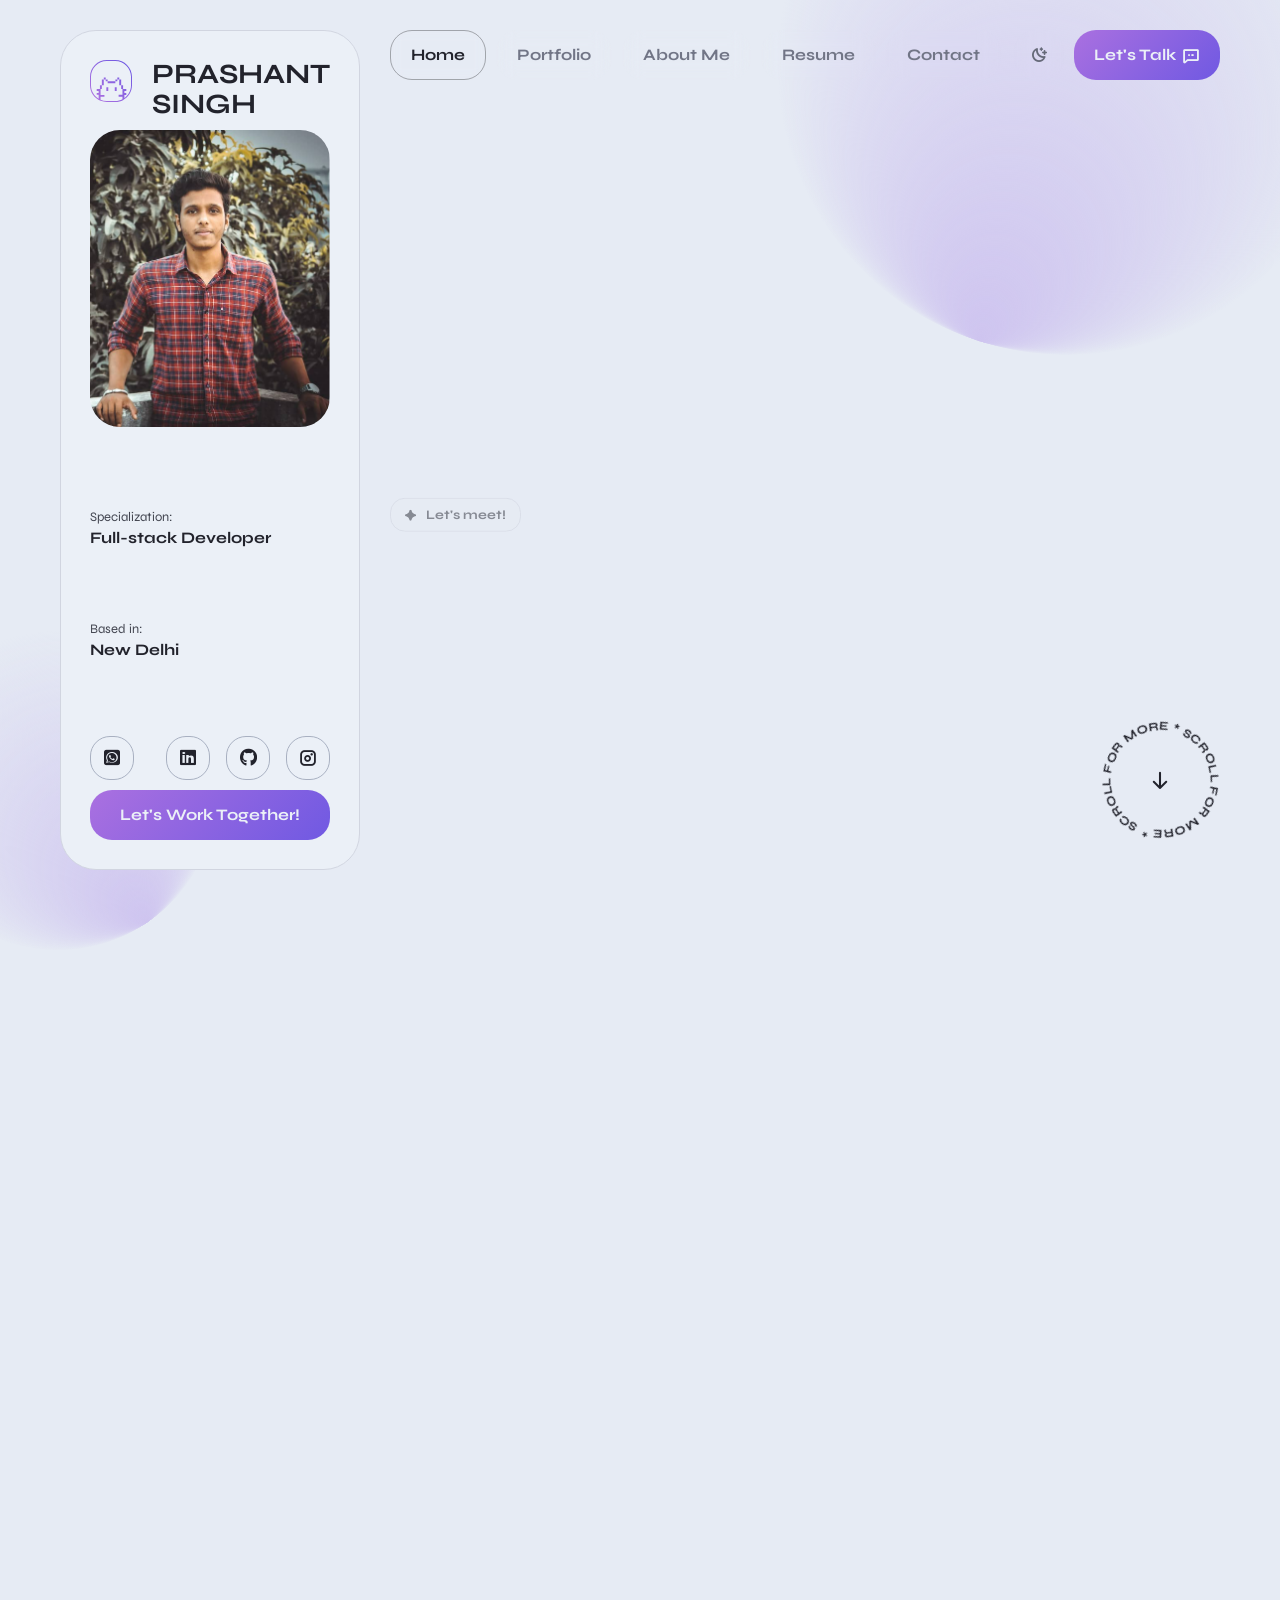
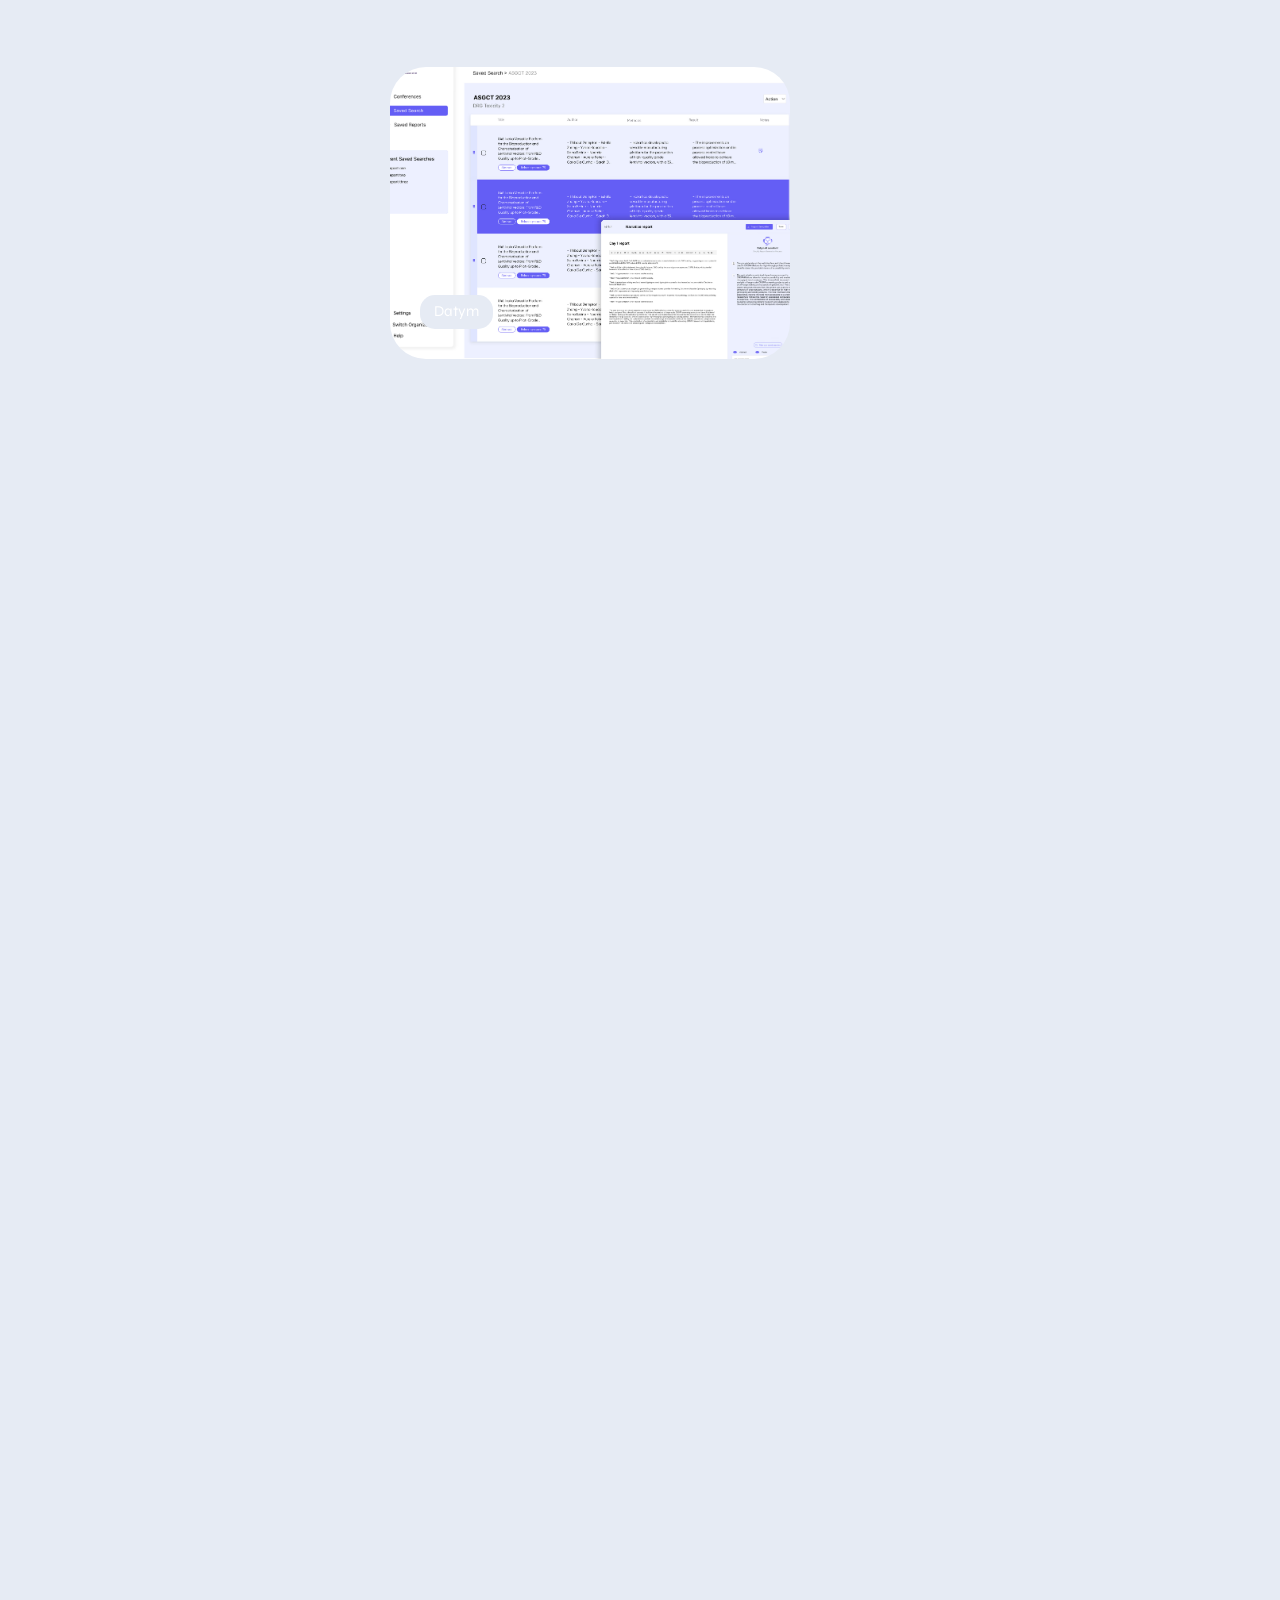
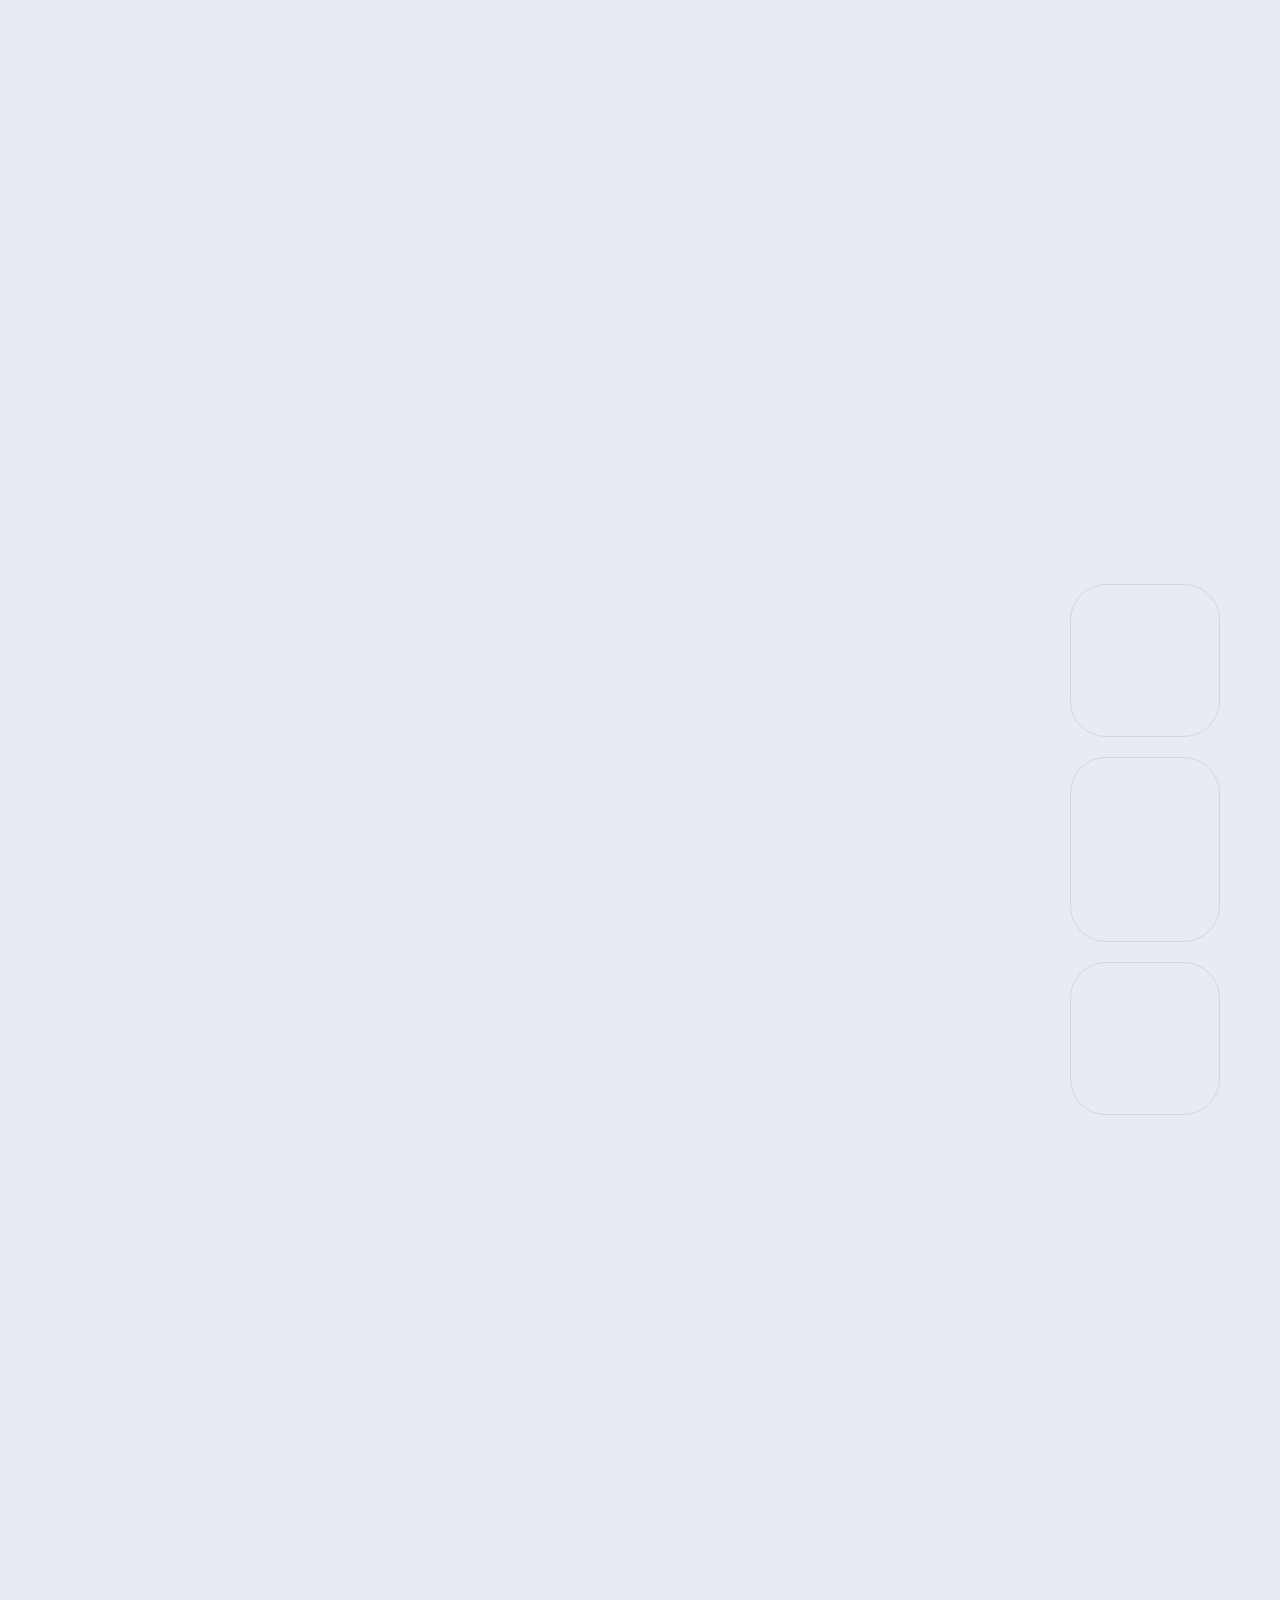
==== commit 71cc5bd7: "Refactored index.html to enhance structure and improve loading performance. Updated meta tags for be" ====
--- a/index.html
+++ b/index.html
@@ -1,1240 +1,1240 @@
-<!DOCTYPE html>
-<html lang="en" dir="ltr">
-
-
-<head>
-  <meta charset="UTF-8">
-
-  <!-- Page Title -->
-  <title>Prashant Singh Portfolio </title>
-
-  <!-- Meta Tags -->
-  <meta name="description"
-    content="Show yourself brightly with Braxton - unique and creative portfolio and resume template!">
-  <meta name="keywords"
-    content="mix_design, resume, portfolio, personal page, cv, template, one page, responsive, html5, css3, creative, clean">
-  <meta name="author" content="mix_design">
-
-  <!-- Viewport Meta-->
-  <meta http-equiv="X-UA-Compatible" content="IE=edge">
-  <meta name="viewport" content="width=device-width, initial-scale=1, maximum-scale=1">
-
-  <!-- Template Favicon & Icons Start -->
-  <link rel="icon" href="img/favicon/favicon.ico" sizes="any">
-  <link rel="icon" href="img/favicon/icon.svg" type="image/svg+xml">
-  <link rel="apple-touch-icon" href="img/favicon/apple-touch-icon.png">
-  <link rel="manifest" href="img/favicon/manifest.webmanifest">
-  <link rel="stylesheet" href="https://cdnjs.cloudflare.com/ajax/libs/font-awesome/6.6.0/css/all.min.css"
-    integrity="sha512-Kc323vGBEqzTmouAECnVceyQqyqdsSiqLQISBL29aUW4U/M7pSPA/gEUZQqv1cwx4OnYxTxve5UMg5GT6L4JJg=="
-    crossorigin="anonymous" referrerpolicy="no-referrer" />
-  <!-- Template Favicon & Icons End -->
-
-  <!-- Facebook Metadata Start -->
-  <meta property="og:image:height" content="1200">
-  <meta property="og:image:width" content="1200">
-  <meta property="og:title" content="Braxton - Personal Portfolio & Resume HTML Template">
-  <meta property="og:description"
-    content="Show yourself brightly with Braxton - unique and creative portfolio and resume template!">
-  <meta property="og:url" content="https://mixdesign.club/themeforest/braxton">
-  <meta property="og:image" content="img/favicon/og-image.html">
-  <!-- Facebook Metadata End -->
-
-  <!-- Template Styles Start -->
-  <link rel="stylesheet" href="css/loaders/loader.css">
-  <link rel="stylesheet" type="text/css" href="css/plugins.css">
-  <link rel="stylesheet" type="text/css" href="css/main.css">
-  <!-- Template Styles End -->
-
-  <!-- Custom Browser Color Start -->
-  <meta name="theme-color" media="(prefers-color-scheme: light)" content="#dcdce7">
-  <meta name="theme-color" media="(prefers-color-scheme: dark)" content="#111111">
-  <meta name="msapplication-navbutton-color" content="#111111">
-  <meta name="apple-mobile-web-app-capable" content="yes">
-  <meta name="apple-mobile-web-app-status-bar-style" content="black-translucent">
-  <!-- Custom Browser Color End -->
-</head>
-
-<body>
-
-  <!-- Loader Start -->
-  <div id="loader" class="loader">
-    <div id="loaderContent" class="loader__content">
-      <div class="loader__shadow"></div>
-      <div class="loader__box"></div>
-    </div>
-  </div>
-  <!-- Loader End -->
-
-  <!-- Header Start -->
-  <header id="header" class="header d-flex justify-content-between">
-
-    <!-- Navigation Menu Start -->
-    <div class="header__navigation">
-      <nav id="menu" class="menu">
-        <ul class="menu__list d-flex justify-content-start">
-          <li class="menu__item">
-            <a class="menu__link btn" href="#home">
-              <span class="menu__caption">Home</span>
-              <i class="ph-bold ph-house-simple"></i>
-            </a>
-          </li>
-          <li class="menu__item">
-            <a class="menu__link btn" href="#portfolio">
-              <span class="menu__caption">Portfolio</span>
-              <i class="ph-bold ph-squares-four"></i>
-            </a>
-          </li>
-          <li class="menu__item">
-            <a class="menu__link btn" href="#about">
-              <span class="menu__caption">About Me</span>
-              <i class="ph-bold ph-user"></i>
-            </a>
-          </li>
-          <li class="menu__item">
-            <a class="menu__link btn" href="#resume">
-              <span class="menu__caption">Resume</span>
-              <i class="ph-bold ph-article"></i>
-            </a>
-          </li>
-          <li class="menu__item">
-            <a class="menu__link btn" href="#contact">
-              <span class="menu__caption">Contact</span>
-              <i class="ph-bold ph-envelope"></i>
-            </a>
-          </li>
-        </ul>
-      </nav>
-    </div>
-    <!-- Navigation Menu End -->
-
-    <!-- Header Controls Start -->
-    <div class="header__controls d-flex justify-content-end">
-      <button id="color-switcher" class="color-switcher header__switcher btn" type="button" role="switch"
-        aria-label="light/dark mode" aria-checked="true"></button>
-      <a id="notify-trigger" class="header__trigger btn"
-        href="mailto:prashantsinghalpq@gmail.com?subject=Message%20from%20your%20site">
-        <span class="trigger__caption">Let's Talk</span>
-        <i class="ph-bold ph-chat-dots"></i>
-      </a>
-    </div>
-    <!-- Header Controls End -->
-
-  </header>
-  <!-- Header End -->
-
-  <!-- SVG Background Start -->
-  <div id="svgBackground" class="svg-background">
-    <!-- top svg item -->
-    <div class="background__svg01" data-speed="0.8">
-      <svg version="1.1" xmlns="http://www.w3.org/2000/svg" x="0px" y="0px" width="1000px" height="1000px"
-        viewBox="0 0 1000 1000" style="enable-background:new 0 0 1000 1000;" xml:space="preserve">
-        <style type="text/css">
-          .bg01 {
-            fill: url(#color-gradient);
-          }
-        </style>
-        <radialGradient id="color-gradient" cx="418.5665" cy="225.9685" r="499.9326" fx="866.8251" fy="4.6162"
-          gradientTransform="matrix(-0.6935 0.7207 -0.7207 -0.6935 953.1126 355.0528)" gradientUnits="userSpaceOnUse">
-          <stop offset="0" style="stop-color:#CEC4EF" />
-          <stop offset="1" style="stop-color:#CEC4EF;stop-opacity:0" />
-        </radialGradient>
-        <circle class="bg01" cx="500" cy="500" r="500" />
-      </svg>
-    </div>
-    <!-- bottom svg item -->
-    <div class="background__svg02" data-speed="0.4">
-      <svg version="1.1" xmlns="http://www.w3.org/2000/svg" x="0px" y="0px" width="429.6px" height="429.6px"
-        viewBox="0 0 429.6 429.6" style="enable-background:new 0 0 429.6 429.6;" xml:space="preserve">
-        <style type="text/css">
-          .bg02 {
-            fill: url(#color-gradient-2);
-          }
-        </style>
-        <g id="Layer_1-2">
-          <radialGradient id="color-gradient-2" cx="2213.9312" cy="-11537.4219" r="214.85" fx="2393.6191"
-            fy="-11419.6494" gradientTransform="matrix(1.902285e-02 0.9998 0.9998 -1.954636e-02 11706.5303 -2223.4016)"
-            gradientUnits="userSpaceOnUse">
-            <stop offset="0" style="stop-color:#CEC4EF" />
-            <stop offset="1" style="stop-color:#CEC4EF;stop-opacity:0" />
-          </radialGradient>
-          <path class="bg02"
-            d="M63,63C146.9-21,282.9-21,366.8,62.9s83.8,219.9-0.1,303.8s-219.9,83.9-303.8,0.1S-20.9,146.9,63,63z" />
-        </g>
-      </svg>
-    </div>
-  </div>
-  <!-- SVG Background End -->
-
-  <!-- Avatar Side Block Start -->
-  <div id="avatar" class="avatar">
-    <div class="avatar__container d-flex flex-column justify-content-lg-between">
-      <!-- image and logo -->
-      <div class="avatar__block">
-        <div class="avatar__logo d-flex align-items-center">
-          <div class="logo__image">
-
-            <svg xmlns="http://www.w3.org/2000/svg" x="0px" y="0px" width="85px" height="85px" viewBox="0 0 85 85"
-              style="enable-background:new 0 0 85 85;" xml:space="preserve" class="gradient-fill">
-              <style type="text/css">
-                .gradient-fill {
-                  fill: url(#gradientFill);
-                }
-              </style>
-              <g>
-                <linearGradient id="gradientFill" gradientUnits="userSpaceOnUse" x1="9.9604" y1="75.0338" x2="75.0387"
-                  y2="9.9555">
-                  <stop offset="0" style="stop-color:var(--accent)" />
-                  <stop offset="1" style="stop-color:var(--secondary)" />
-                </linearGradient>
-                <path class="gradient-fill" d="M51,0H34C15.2,0,0,15.2,0,34v17c0,14.3,8.9,26.6,21.4,31.6c0,0,0,0,0,0l0,0C25.3,84.1,29.5,85,34,85h17
-                    c6,0,11.7-1.6,16.6-4.3c0.1-0.1,0.2-0.1,0.3-0.2C78.1,74.6,85,63.6,85,51V34C85,15.2,69.8,0,51,0z M83,51c0,10.7-5.3,20.2-13.4,26
-                    v-2.5v-3.9h3.9v-3.9h-3.9v-3.9h3.9v-3.9h-3.9H67v-3.9V51h-3.9v3.9v3.9h2.6v3.9v3.9v3.9h-3.9h-3.9v3.9h3.9h3.9v3.9v1
-                    C61.3,81.7,56.3,83,51,83H34c-4.5,0-8.7-0.9-12.6-2.6v-2v-3.9h3.9h3.9v-3.9h-3.9h-3.9v-3.9v-3.9v-3.9H24v-3.9V51h-3.9v3.9v3.9h-2.6
-                    h-3.9v3.9h3.9v3.9h-3.9v3.9h3.9v3.9v3.9C8.2,72.8,2,62.6,2,51V34C2,16.4,16.4,2,34,2h17c17.6,0,32,14.4,32,32V51z M50.1,54.9H54
-                    v3.9v3.9h-3.9v-3.9V54.9z M33.1,54.9H37v3.9v3.9h-3.9v-3.9V54.9z M27.9,51H24v-3.9v-3.9v-3.9h3.9v3.9v3.9V51z M31.8,39.3h-3.9v-3.9
-                    h3.9V39.3z M31.8,43.2v-3.9h3.9v3.9H31.8z M63.1,47.1V51h-3.9v-3.9v-3.9v-3.9h3.9v3.9V47.1z M35.7,47.1v-3.9h3.9h3.9h3.9h3.9v3.9
-                    h-3.9h-3.9h-3.9H35.7z M59.2,39.3h-3.9v-3.9h3.9V39.3z M55.3,43.2h-3.9v-3.9h3.9V43.2z" />
-              </g>
-            </svg>
-          </div>
-          <div class="logo__caption">
-            <p>PRASHANT<br>SINGH</p>
-          </div>
-        </div>
-        <div class="avatar__image">
-          <img src="img/PrashantSinghDP.png" alt="Braxton - Personal Portfolio & Resume HTML Template Avatar">
-        </div>
-      </div>
-      <!-- data caption #1 -->
-      <div class="avatar__block">
-        <h6>
-          <small class="top">Specialization:</small>
-          Frontend Developer
-        </h6>
-      </div>
-      <!-- data caption #2 -->
-      <div class="avatar__block">
-        <h6>
-          <small class="top">Based in:</small>
-          New Delhi
-        </h6>
-      </div>
-      <!-- socials and CTA button -->
-      <div class="avatar__block">
-        <div class="avatar__socials">
-          <ul class="socials-square d-flex justify-content-between">
-            <li class="socials-square__item">
-              <a class="socials-square__link btn" href="https://wa.me/+919504334245
-                " target="_blank"><i class="fa-brands fa-square-whatsapp"></i></a>
-            </li>
-
-            <li class="socials-square__item"></li>
-            <a class="socials-square__link btn" href="https://www.linkedin.com/in/prashantuff/" target="_blank"><i
-                class="fa-brands fa-linkedin"></i></a>
-            </li>
-            <li class="socials-square__item">
-              <a class="socials-square__link btn" href="https://github.com/137prashant" target="_blank"><i
-                  class="fa-brands fa-github"></i></a>
-            </li>
-            <li class="socials-square__item">
-              <a class="socials-square__link btn" href="https://www.instagram.com/__prashantsingh___/"
-                target="_blank"><i class="ph-bold ph-instagram-logo"></i></a>
-            </li>
-
-          </ul>
-        </div>
-        <div class="avatar__btnholder">
-          <a class="btn btn-default btn-fullwidth btn-hover btn-hover-accent" href="#contact" target="_blank">
-            <span class="btn-caption">Let's Work Together!</span>
-          </a>
-        </div>
-      </div>
-    </div>
-  </div>
-  <!-- Avatar Side Block End -->
-
-  <!-- Page Content Start -->
-  <div id="content" class="content">
-    <div class="content__wrapper">
-
-      <!-- Intro Section Start -->
-      <section id="home" class="main intro">
-
-        <!-- Headline Start -->
-        <div id="headline" class="headline d-flex align-items-start flex-column">
-          <p class="headline__subtitle animate-headline">
-            <svg xmlns="http://www.w3.org/2000/svg" x="0px" y="0px" width="13px" height="13px" viewBox="0 0 13 13"
-              fill="currentColor">
-              <path fill="currentColor" d="M5.6,12.6c-0.5-0.8-0.7-2.4-1.7-3.5c-1-1-2.7-1.2-3.5-1.7C-0.1,7-0.1,6,0.4,5.6c0.8-0.5,2.3-0.6,3.5-1.8
-                  C5,2.8,5.1,1.2,5.6,0.4C6-0.1,7-0.1,7.4,0.4c0.5,0.8,0.7,2.4,1.8,3.5c1.2,1.2,2.6,1.2,3.5,1.7c0.6,0.4,0.6,1.4,0,1.7
-                  C11.8,7.9,10.2,8,9.1,9.1c-1,1-1.2,2.7-1.7,3.5C7,13.1,6,13.1,5.6,12.6z" />
-            </svg>
-            <span>Let's meet!</span>
-          </p>
-          <h1 class="headline__title animate-headline">I'm Prashant Singh<br>Frontend Developer</h1>
-          <div class="headline__btnholder d-flex flex-column flex-sm-row">
-            <a class="btn mobile-vertical btn-default btn-hover btn-hover-accent-mobile animate-headline"
-              target="_blank" href="https://github.com/137prashant">
-              <span class="btn-caption">My Works</span>
-              <i class="ph-bold ph-squares-four"></i>
-            </a>
-            <a class="btn mobile-vertical btn-default btn-hover btn-hover-outline-mobile animate-headline"
-              target="_blank" href="https://drive.google.com/file/d/1sO4hTacDXwyfyCzmRSG_e1KXbOb9z5NQ/view">
-              <span class="btn-caption">Download CV</span>
-              <i class="ph-bold ph-download-simple"></i>
-            </a>
-          </div>
-        </div>
-        <!-- Headline End -->
-
-        <!-- Scroll Button Start -->
-        <div class="rotating-btn">
-          <a href="#portfolio" class="rotating-btn__link slide-down">
-            <!-- SVG rotating text -->
-            <svg version="1.1" xmlns="http://www.w3.org/2000/svg" xmlns:xlink="http://www.w3.org/1999/xlink" x="0px"
-              y="0px" viewBox="0 0 120 120" style="enable-background:new 0 0 120 120;" xml:space="preserve"
-              class="animate-rotation" data-value="360">
-              <defs>
-                <path id="textPath"
-                  d="M110,59.5c0,27.6-22.4,50-50,50s-50-22.4-50-50s22.4-50,50-50S110,31.9,110,59.5z" />
-              </defs>
-              <g>
-                <use xlink:href="#textPath" fill="none"></use>
-                <text>
-                  <!-- button text here!!! -->
-                  <textPath xlink:href="#textPath">Scroll for More * Scroll for More * </textPath>
-                </text>
-              </g>
-            </svg>
-            <!-- arrow icon -->
-            <i class="ph-bold ph-arrow-down"></i>
-          </a>
-        </div>
-        <!-- Scroll Button End -->
-
-      </section>
-      <!-- Intro Section End -->
-
-      <!-- Portfolio Section Start -->
-      <section id="portfolio" class="inner inner-first portfolio">
-
-        <!-- Content Block - H2 Section Title Start -->
-        <div class="content__block section-grid-title">
-          <p class="h2__subtitle animate-in-up">
-            <svg xmlns="http://www.w3.org/2000/svg" x="0px" y="0px" width="13px" height="13px" viewBox="0 0 13 13"
-              fill="currentColor">
-              <path fill="currentColor" d="M5.6,12.6c-0.5-0.8-0.7-2.4-1.7-3.5c-1-1-2.7-1.2-3.5-1.7C-0.1,7-0.1,6,0.4,5.6c0.8-0.5,2.3-0.6,3.5-1.8
-                  C5,2.8,5.1,1.2,5.6,0.4C6-0.1,7-0.1,7.4,0.4c0.5,0.8,0.7,2.4,1.8,3.5c1.2,1.2,2.6,1.2,3.5,1.7c0.6,0.4,0.6,1.4,0,1.7
-                  C11.8,7.9,10.2,8,9.1,9.1c-1,1-1.2,2.7-1.7,3.5C7,13.1,6,13.1,5.6,12.6z" />
-            </svg>
-            <span>Portfolio</span>
-          </p>
-          <h2 class="h2__title animate-in-up">Dive into the professional projects I’ve successfully developed.</h2>
-        </div>
-        <!-- Content Block - H2 Section Title End -->
-
-        <!-- Content Block - Works Gallery Start -->
-        <div class="content__block grid-block">
-          <div class="container-fluid px-0 inner__gallery">
-            <div class="row gx-0 my-gallery" itemscope itemtype="http://schema.org/ImageGallery">
-
-              <!-- Works Gallery Single Item Start -->
-              <figure class="col-12 col-md-6 gallery__item grid-item animate-card-2" itemprop="associatedMedia"
-                itemscope itemtype="http://schema.org/ImageObject">
-                <a href="img/works/closerxpert.png" data-image="img/works/closerxpert.png" class="gallery__link"
-                  itemprop="contentUrl" data-size="1400x1400">
-                  <img src="img/works/closerxpert.png" class="gallery__image" itemprop="thumbnail"
-                    alt="Image description">
-                </a>
-                <figcaption class="gallery__descr" itemprop="caption description">
-                  <h5 style="color:white">CloserXpert</h5>
-                  <div class="card__tags d-flex flex-wrap">
-                    <span class="rounded-tag"><a style="color: white;" href="">CloserXpert</span></a>
-                    <p class="small">
-                      – Built a role-based AI sales enablement platform (Sales, Business) that
-                      allowed creation and testing of AI agents for customer interactions
-                      through voice and text, with real-time call handling for appointment
-                      booking, transfers, and AI-driven practice sessions with feedback.<br> – Designed an interactive
-                      sales dashboard displaying performance, deals,
-                      scores, and leaderboards for setters and closers, improving training
-                      productivity, and providing managers with actionable insights. <br> – Tech Stack: React, Tailwind
-                      CSS, React Query, Twilio, LiveKit, WebSockets
-                    </p>
-                </figcaption>
-              </figure>
-              <!-- Works Gallery Single Item End -->
-
-              <!-- Works Gallery Single Item Start -->
-              <figure class="col-12 col-md-6 gallery__item grid-item animate-card-2" itemprop="associatedMedia"
-                itemscope itemtype="http://schema.org/ImageObject">
-                <a href="img/works/futureagi1.png" data-image="img/works/futureagi1.png" class="gallery__link"
-                  itemprop="contentUrl" data-size="1400x1400">
-                  <img src="img/works/futureagi1.png" class="gallery__image" itemprop="thumbnail"
-                    alt="Image description">
-                </a>
-                <figcaption class="gallery__descr" itemprop="caption description">
-                  <h5 style="color:white">Future AGI</h5>
-                  <div class="card__tags d-flex flex-wrap">
-                    <span class="rounded-tag"><a style="color: white;" href="">Future AGI</span></a>
-                    <p class="small">
-                      – Built high-performance, scalable UIs for a Generative AI lifecycle
-                      platform, streamlining dataset evaluation, prompt generation,
-                      optimization, and model evaluation. Delivered real-time components
-                      for monitoring, tracing, and alerting to proactively detect errors,
-                      ensuring safety, compliance, and observability.<br> – Developed scalable, user-friendly interfaces
-                      with dynamic tables and
-                      advanced filtering for seamless data exploration. Collaborated with
-                      product, design, and backend teams to create a comprehensive AI
-                      prototyping environment.<br> – Tech Stack: React, Material UI, AG Grid, Redux
-                    </p>
-                </figcaption>
-              </figure>
-              <!-- Works Gallery Single Item End -->
-
-              <!-- Works Gallery Single Item Start -->
-              <figure class="col-12 col-md-6 gallery__item grid-item animate-card-2" itemprop="associatedMedia"
-                itemscope itemtype="http://schema.org/ImageObject">
-                <a href="img/works/datym.png" data-image="img/works/datym.png" class="gallery__link"
-                  itemprop="contentUrl" data-size="1400x1400">
-                  <img src="img/works/datym.png" class="gallery__image" itemprop="thumbnail" alt="Image description">
-                </a>
-                <figcaption class="gallery__descr" itemprop="caption description">
-                  <h5 style="color:white" href="https://app.datym.ai/">Datym</h5>
-                  <div class="card__tags d-flex flex-wrap">
-                    <span class="rounded-tag"><a style="color: white;" href="https://app.datym.ai/">Datym</span></a>
-                    <p class="small">
-                      – Built a platform to manage medical conferences, storing abstracts and
-                      posters in a vector database (Pinecone) to enable efficient data retrieval and
-                      analysis.
-                      <br>
-                      – Users can purchase access to conferences, ask questions related to the
-                      conference content, and receive results in a table format.
-                      <br>
-                      – Implemented features for users to make notes, select useful rows, save or
-                      export their findings, and narrate multiple saved searches using OpenAI.
-                      Applied Django, HTML, CSS, Pinecone, and Streamlit for the tech stack.
-                    </p>
-                </figcaption>
-              </figure>
-              <!-- Works Gallery Single Item End -->
-
-              <!-- Works Gallery Single Item Start -->
-              <!-- <figure class="col-12 col-md-6 gallery__item grid-item animate-card-2" itemprop="associatedMedia"
-                itemscope itemtype="">
-                <a href="img/works/medical record.jpg" data-image="img/works/medical record.jpg" class="gallery__link"
-                  itemprop="contentUrl" data-size="1200x1200">
-                  <img src="img/works/medical record.jpg">
-                </a>
-                <figcaption class="gallery__descr" itemprop="caption description">
-                  <h5 style="color:white">Medical Record Summarization</h5>
-                  <div class="card__tags d-flex flex-wrap">
-                    <span class="rounded-tag"><a style="color: white;" href="">Medical Record Summarization</span></a>
-                    <p class="small">
-                      – Created an AI-based tool to process and summarize large or multiple PDFs
-                      of patient records, generating patient summaries and abstracts linked to
-                      original documents for streamlined information retrieval. <br> – Utilized Next.js and Tailwind CSS
-                      for the frontend and FastAPI with
-                      ChatGPT API for the backend. <br> – Reduced information retrieval time by 40%, enhancing
-                      efficiency for
-                      medical professionals.
-                    </p>
-                </figcaption>
-              </figure> -->
-              <!-- Works Gallery Single Item End -->
-
-              <!-- Works Gallery Single Item Start -->
-              <figure class="col-12 col-md-6 gallery__item grid-item animate-card-2" itemprop="associatedMedia"
-                itemscope itemtype="http://schema.org/ImageObject">
-                <a href="img/works/Prescription.jpg" data-image="img/works/Prescription.jpg" class="gallery__link"
-                  itemprop="contentUrl" data-size="1400x1400">
-                  <img src="img/works/Prescription.jpg" class="gallery__image" itemprop="thumbnail"
-                    alt="Image description">
-                </a>
-                <figcaption class="gallery__descr" itemprop="caption description">
-                  <h5 style="color:white">Prescription Cross Check </h5>
-                  <div class="card__tags d-flex flex-wrap">
-                    <span class="rounded-tag"><a style="color: white;" href="">Prescription Cross Check </span></a>
-                    <p class="small">
-                      – Developed an AI-based system that evaluates the suitability of
-                      prescribed medications based on patient health information, allergies,
-                      and current conditions.<br> – Built the frontend with Next.js and Tailwind CSS and the backend
-                      with FastAPI and ChatGPT API, providing real-time feedback on
-                      medication appropriateness. <br> – Improved patient safety and treatment accuracy by 15%.
-                    </p>
-                </figcaption>
-              </figure>
-              <!-- Works Gallery Single Item End -->
-
-              <!-- Works Gallery Single Item Start -->
-              <!-- <figure class="col-12 col-md-6 gallery__item grid-item animate-card-2" itemprop="associatedMedia"
-                itemscope itemtype="http://schema.org/ImageObject">
-                <a href="img/works/Metabolic.jpg" data-image="img/works/Metabolic.jpg" class="gallery__link"
-                  itemprop="contentUrl" data-size="1400x1400">
-                  <img src="img/works/Metabolic.jpg" class="gallery__image" itemprop="thumbnail"
-                    alt="Image description">
-                </a>
-                <figcaption class="gallery__descr" itemprop="caption description">
-                  <h5 style="color:white">Money Tracker</h5>
-                  <div class="card__tags d-flex flex-wrap">
-                    <span class="rounded-tag"><a style="color: white;" href="">Metabolic Fitness Chatbot</span></a>
-                    <p class="small">
-                      – Implemented an AI-based chatbot that interacts with users to
-                      answer questions about training videos uploaded by metabolic
-                      fitness trainers.<br> – Planned the frontend using Next.js and Tailwind CSS and the backend
-                      using FastAPI and ChatGPT API, recommending relevant videos based on
-                      user interactions.<br> – Enhanced user engagement and content accessibility by 20%
-                    </p>
-                </figcaption>
-              </figure> -->
-              <!-- Works Gallery Single Item End -->
-
-            </div>
-          </div>
-        </div>
-        <!-- Content Block - Works Gallery End -->
-
-      </section>
-      <!-- Portfolio Section End -->
-
-      <!-- About Section Start -->
-      <section id="about" class="inner about">
-
-        <!-- Content Block - H2 Section Title Start -->
-        <div class="content__block section-grid-title">
-          <p class="h2__subtitle animate-in-up">
-            <svg xmlns="http://www.w3.org/2000/svg" x="0px" y="0px" width="13px" height="13px" viewBox="0 0 13 13"
-              fill="currentColor">
-              <path fill="currentColor" d="M5.6,12.6c-0.5-0.8-0.7-2.4-1.7-3.5c-1-1-2.7-1.2-3.5-1.7C-0.1,7-0.1,6,0.4,5.6c0.8-0.5,2.3-0.6,3.5-1.8
-                  C5,2.8,5.1,1.2,5.6,0.4C6-0.1,7-0.1,7.4,0.4c0.5,0.8,0.7,2.4,1.8,3.5c1.2,1.2,2.6,1.2,3.5,1.7c0.6,0.4,0.6,1.4,0,1.7
-                  C11.8,7.9,10.2,8,9.1,9.1c-1,1-1.2,2.7-1.7,3.5C7,13.1,6,13.1,5.6,12.6z" />
-            </svg>
-            <span>About Me</span>
-          </p>
-          <h2 class="h2__title animate-in-up">Turning complex problems into simple design</h2>
-        </div>
-        <!-- Content Block - H2 Section Title End -->
-
-        <!-- Content Block - Achievements Start -->
-        <div class="content__block grid-block">
-          <div class="achievements d-flex flex-column flex-md-row align-items-md-stretch">
-            <!-- achievements single item -->
-            <div class="achievements__item d-flex flex-column grid-item animate-card-3">
-              <div class="achievements__card">
-                <p class="achievements__number">4</p>
-                <p class="achievements__descr">Projects Done</p>
-              </div>
-            </div>
-            <!-- achievements single item -->
-            <div class="achievements__item d-flex flex-column grid-item animate-card-3">
-              <div class="achievements__card">
-                <p class="achievements__number">2</p>
-                <p class="achievements__descr">Years of experience</p>
-              </div>
-            </div>
-            <!-- achievements single item -->
-            <div class="achievements__item d-flex flex-column grid-item animate-card-3">
-              <div class="achievements__card">
-                <p class="achievements__number">5+</p>
-                <p class="achievements__descr">Personal Projects</p>
-              </div>
-            </div>
-          </div>
-        </div>
-        <!-- Content Block - Achievements End -->
-
-        <!-- Content Block - About Me Data Start -->
-        <div class="content__block grid-block block-large">
-          <div class="container-fluid p-0">
-            <div class="row g-0 justify-content-between">
-
-              <!-- About Me Description Start -->
-              <div class="col-12 col-xl-8 grid-item about-descr">
-                <p class="about-descr__text animate-in-up">
-                  Frontend Developer with 2 years of experience building scalable and responsive web
-                  applications.</br>
-                  Proficient in React.js, Next.js, Vite, Tailwind CSS, Material UI, Redux, and JavaScript (ES6+), with
-                  hands-on expertise in integrating RESTful APIs and developing real-time, data-driven features.</br>
-                  Experienced in creating intuitive dashboards, dynamic tables, and reusable UI components that enhance
-                  usability and performance.</br>
-                  Collaborated with cross-functional teams to deliver AI-driven solutions in healthcare, research, and
-                  sales domains, improving efficiency, accuracy, and user engagement.</br>
-                  Certified in Full-Stack MERN Development with strong problem-solving, communication, and teamwork
-                  skills.
-                </p>
-                <!-- <p class="about-descr__text animate-in-up">
-                    With a strong foundation in front end development and a focus on React.js .I love turning Codes into functional user-friendly interfaces .I stay updated with the latest trends and best practices in Web Development , constantly expanding my skills through continuous learning. I am proficient in modern web technologies such as HTML , CSS , JavaScript and i have a deep understanding of the React.js , including Redux , React Router and style components . I am currently exploring Backend development with MERN Stack 
-                 
-                  </p> -->
-                <div class="btn-group about-descr__btnholder animate-in-up">
-                  <a class="btn mobile-vertical btn-default btn-hover btn-hover-accent" target="_blank"
-                    href="https://drive.google.com/file/d/1sO4hTacDXwyfyCzmRSG_e1KXbOb9z5NQ/view">
-                    <span class="btn-caption">Download CV</span>
-                    <i class="ph-bold ph-download-simple"></i>
-                  </a>
-                </div>
-              </div>
-              <!-- About Me Description End -->
-
-              <!-- About Me Information Start -->
-              <div class="col-12 col-xl-4 grid-item about-info">
-                <div class="about-info__item animate-in-up">
-                  <h6>
-                    <small class="top">Name</small>
-                    Prashant Singh
-                  </h6>
-                </div>
-                <div class="about-info__item animate-in-up">
-                  <h6>
-                    <small class="top">Phone</small>
-                    <a class="text-link-bold" href="tel:+918816029116">+919504334245</a>
-                  </h6>
-                </div>
-                <div class="about-info__item animate-in-up">
-                  <h6>
-                    <small class="top">Email</small>
-                    <a class="text-link-bold"
-                      href="mailto:prashantsinghalpq@gmail.com?subject=Message%20from%20your%20site">prashantsinghalpq@gmail.com</a>
-                  </h6>
-                </div>
-                <div class="about-info__item animate-in-up">
-                  <h6>
-                    <small class="top">Location</small>
-                    <a class="text-link-bold" href="https://maps.app.goo.gl/6y89eRL24hKwtgcU8" target="_blank">New
-                      Delhi</a>
-                  </h6>
-                </div>
-              </div>
-              <!-- About Me Information End -->
-
-            </div>
-          </div>
-        </div>
-        <!-- Content Block - About Me Data End -->
-
-        <!-- Content Block - Services Start -->
-        <!-- <div class="content__block grid-block">
-            <div class="container-fluid p-0">
-              <div class="row g-0 align-items-stretch cards">
-                <div class="col-12 col-md-6 cards__item grid-item animate-card-2">
-                  <div class="cards__card d-flex flex-column">
-                    <div class="cards__descr">
-                      <h4 class="cards__title animate-in-up">Frontend<br>development</h4>
-                      <div class="cards__tags d-flex flex-wrap animate-in-up">
-                        <span class="rounded-tag tag-outline">UI/UX Design</span>
-                        <span class="rounded-tag tag-outline">Design to Code</span>
-                      </div>
-                      <p class="small cards__text animate-in-up">I work with HTML/CSS, and WordPress.</p>
-                    </div>
-                    <div class="cards__image d-flex animate-in-up">
-                      <img src="img/services/1200x900_s01.webp" alt="Service/Feature Image">
-                    </div>
-                  </div>
-                </div>
-                <div class="col-12 col-md-6 cards__item grid-item animate-card-2">
-                  <div class="cards__card d-flex flex-column">
-                    <div class="cards__descr">
-                      <h4 class="cards__title animate-in-up">Digital art and Web designing</h4>
-                      <div class="cards__tags d-flex flex-wrap animate-in-up">
-                        <span class="rounded-tag tag-outline">Figma</span>
-                        <span class="rounded-tag tag-outline">Canva</span>
-                      </div>
-                      <p class="small cards__text animate-in-up">I use Figma  and Canva for
-                        designing interfaces.
-                      </p>
-                    </div>
-                    <div class="cards__image d-flex animate-in-up">
-                      <img src="img/services/1200x900_s02.webp" alt="Service/Feature Image">
-                    </div>
-                  </div>
-                </div>
-                
-                <div class="col-12 col-md-6 cards__item grid-item animate-card-2">
-                  <div class="cards__card d-flex flex-column">
-                    <div class="cards__descr">
-                      <h4 class="cards__title animate-in-up">Brand<br>identity</h4>
-                      <div class="cards__tags d-flex flex-wrap animate-in-up">
-                        <span class="rounded-tag tag-outline">Logo Design</span>
-                        <span class="rounded-tag tag-outline">Style Guides</span>
-                      </div>
-                      <p class="small cards__text animate-in-up">I help my clients to develop a personality and brand voice, 
-                        design the brand look and logo.
-                      </p>
-                    </div>
-                    <div class="cards__image d-flex animate-in-up">
-                      <img src="img/services/1200x900_s04.webp" alt="Service/Feature Image">
-                    </div>
-                  </div>
-                </div>
-    
-              </div>
-            </div>
-          </div> -->
-        <!-- Content Block - Services End -->
-
-      </section>
-      <!-- About Section End -->
-
-      <!-- Resume Section Start -->
-      <section id="resume" class="inner resume">
-
-        <!-- Content Block - H2 Section Title Start -->
-        <div class="content__block block-large">
-          <p class="h2__subtitle animate-in-up">
-            <svg xmlns="http://www.w3.org/2000/svg" x="0px" y="0px" width="13px" height="13px" viewBox="0 0 13 13"
-              fill="currentColor">
-              <path fill="currentColor" d="M5.6,12.6c-0.5-0.8-0.7-2.4-1.7-3.5c-1-1-2.7-1.2-3.5-1.7C-0.1,7-0.1,6,0.4,5.6c0.8-0.5,2.3-0.6,3.5-1.8
-                  C5,2.8,5.1,1.2,5.6,0.4C6-0.1,7-0.1,7.4,0.4c0.5,0.8,0.7,2.4,1.8,3.5c1.2,1.2,2.6,1.2,3.5,1.7c0.6,0.4,0.6,1.4,0,1.7
-                  C11.8,7.9,10.2,8,9.1,9.1c-1,1-1.2,2.7-1.7,3.5C7,13.1,6,13.1,5.6,12.6z" />
-            </svg>
-            <span>Resume</span>
-          </p>
-          <h2 class="h2__title animate-in-up">Skills and practical experience</h2>
-          <p class="h2__text animate-in-up">
-            – Used React.js, Next.js, and Tailwind CSS to build responsive interfaces that improve user interaction.
-            <br> – Utilized JavaScript (ES6+), HTML5, and CSS3 to create pixel-perfect UI components and maintain
-            frontend performance
-            optimization. <br> – Integrated state management using Redux, improving data flow and application
-            scalability. <br> – Collaborated with backend teams to connect frontend interfaces with RESTful APIs and
-            ensure smooth user experiences. <br> – Managed code versioning and collaboration with Git and GitHub,
-            ensuring efficient workflow in agile development
-            environments.
-          </p>
-        </div>
-        <!-- Content Block - H2 Section Title End -->
-
-
-
-        <!-- Content Block - Experience Start -->
-        <div class="content__block block-large">
-
-          <!-- H3 Block Start -->
-          <div class="section-h3">
-            <h3 class="h3__title animate-in-up">Work experience</h3>
-          </div>
-          <!-- H3 Block End -->
-
-          <!-- Experience Lines Start -->
-          <div class="container-fluid p-0 resume-lines">
-            <!-- experience single item -->
-            <div class="row g-0 resume-lines__item animate-in-up">
-              <div class="col-12 col-md-2">
-                <span class="resume-lines__date animate-in-up"> Feb 2025 - Present</span>
-              </div>
-              <div class="col-12 col-md-5">
-                <h5 class="resume-lines__title animate-in-up">Sr. Associate Consultant - Frontend Development</h5>
-                <p class="resume-lines__source animate-in-up">At
-                  <a href="https://www.oodlestechnologies.com/" class="text-link-bold" target="_blank">Oodles
-                    Technologies</a>
-
-                </p>
-              </div>
-              <div class="col-12 col-md-5">
-                <p class="small resume-lines__descr animate-in-up">
-                  Built and optimized scalable frontend features using React, Vite, Material UI, Tailwind CSS, AG Grid,
-                  React
-                  Query, and LiveKit, ensuring high performance, reusability, and responsive design.</br>
-                  Collaborated with cross-functional teams to deliver real-time, data-driven applications, improving
-                  usability,
-                  streamlining workflows, and enhancing overall platform reliability.
-              </div>
-            </div>
-            <!-- experience single item -->
-            <!-- experience single item -->
-            <div class="row g-0 resume-lines__item animate-in-up">
-              <div class="col-12 col-md-2">
-                <span class="resume-lines__date animate-in-up">July 2023 - June 2024</span>
-              </div>
-              <div class="col-12 col-md-5 ">
-                <h5 class="resume-lines__title animate-in-up">Frontend Developer</h5>
-                <p class="resume-lines__source animate-in-up">At
-                  <a href="https://optimite.ai/" class="text-link-bold" target="_blank">Optimite</a>
-
-                </p>
-              </div>
-              <div class="col-12 col-md-5">
-                <p class="small resume-lines__descr animate-in-up">Built responsive, AI-driven web apps using React.js,
-                  Next.js, Tailwind CSS, BootStrap, Redux, and JavaScript (ES6+).
-                  Developed scalable UI components, integrated RESTful APIs, and implemented real-time state management,
-                  reducing
-                  doctors’ review time by 40% and improving patient safety by 15%.</br>
-                  Wrote clean, high-performance code with Git/GitHub in agile workflows, ensuring faster releases and
-                  smooth team
-                  collaboration. Boosted user engagement by 20% through responsive design and interactive AI-powered
-                  features.</p>
-              </div>
-            </div>
-
-
-            <!-- Experience Lines End -->
-
-          </div>
-        </div>
-        <!-- Content Block - Experience End -->
-
-        <!-- Content Block - Education Start -->
-        <div class="content__block block-large">
-
-          <!-- H3 Block Start -->
-          <div class="section-h3">
-            <h3 class="h3__title animate-in-up">My education</h3>
-          </div>
-          <!-- H3 Block End -->
-
-          <!-- Education Lines Start -->
-          <div class="container-fluid p-0 resume-lines">
-            <!-- education single item -->
-            <div class="row g-0 resume-lines__item animate-in-up">
-              <div class="col-12 col-md-2">
-                <span class="resume-lines__date animate-in-up">2017 - 2021</span>
-              </div>
-              <div class="col-12 col-md-5">
-                <h5 class="resume-lines__title animate-in-up">Bachlors in Technology</h5>
-                <p class="resume-lines__source animate-in-up">Degree by
-                  <a href="#0" class="text-link-bold" target="_blank">Rajiv Gandhi Prodyogiki Vishwavidyalaya,Bhopal,
-                    Madhya Pradesh</a>
-                </p>
-              </div>
-              <div class="col-12 col-md-5">
-                <p class="small resume-lines__descr animate-in-up">Completed in 2021 with First Division</p>
-              </div>
-            </div>
-            <!-- education single item -->
-
-
-            <div class="row g-0 resume-lines__item animate-in-up">
-              <div class="col-12 col-md-2">
-                <span class="resume-lines__date animate-in-up">2015 - 2017</span>
-              </div>
-              <div class="col-12 col-md-5">
-                <h5 class="resume-lines__title animate-in-up">Higher secondary school(12th)</h5>
-                <p class="resume-lines__source animate-in-up">Degree by
-                  <a href="#0" class="text-link-bold" target="_blank">Sri Anughrah Narayan Singh
-                    College,Motihari,Bihar</a>
-                </p>
-              </div>
-              <div class="col-12 col-md-5">
-                <p class="small resume-lines__descr animate-in-up">Completed in 2017 with First Division</p>
-              </div>
-            </div>
-          </div>
-          <!-- Education Lines End -->
-
-        </div>
-        <!-- Content Block - Education End -->
-
-        <!-- Content Block - H3 Block Start -->
-        <div class="content__block">
-          <div class="section-h3 section-h3-grid">
-            <h3 class="h3__title animate-in-up">My favourite Technical Skills & tools</h3>
-          </div>
-        </div>
-        <!-- Content Block - H3 Block End -->
-
-        <!-- Content Block - Tools List Start -->
-        <div class="content__block grid-block block-large">
-          <!-- Tools List Start -->
-          <div class="tools-cards d-flex justify-content-start flex-wrap">
-            <!-- tools simgle item -->
-            <div class="tools-cards__item d-flex grid-item-s animate-card-5">
-              <div class="tools-cards__card">
-                <img class="tools-cards__icon animate-in-up" src="img/works/htmlimg.png" alt="Tools Icon">
-                <h6 class="tools-cards__caption animate-in-up">HTML</h6>
-              </div>
-            </div>
-            <!-- tools simgle item -->
-            <div class="tools-cards__item d-flex grid-item-s animate-card-5">
-              <div class="tools-cards__card">
-                <img class="tools-cards__icon animate-in-up" src="img/icons/icon-css.svg  " alt="Tools Icon">
-                <h6 class="tools-cards__caption animate-in-up">CSS</h6>
-              </div>
-            </div>
-
-            <!-- tools simgle item -->
-            <div class="tools-cards__item d-flex grid-item-s animate-card-5">
-              <div class="tools-cards__card">
-                <img class="tools-cards__icon animate-in-up" src="img/works/javascriptimg.webp" alt="Tools Icon">
-                <h6 class="tools-cards__caption animate-in-up">JavaScript</h6>
-              </div>
-            </div>
-            <div class="tools-cards__item d-flex grid-item-s animate-card-5">
-              <div class="tools-cards__card">
-                <img class="tools-cards__icon animate-in-up" src="img/icons/react.jpeg" alt="Tools Icon">
-                <h6 class="tools-cards__caption animate-in-up">React.js</h6>
-              </div>
-            </div>
-            <div class="tools-cards__item d-flex grid-item-s animate-card-5">
-              <div class="tools-cards__card">
-                <img class="tools-cards__icon animate-in-up" src="img/icons/nextjs.jpg" alt="Tools Icon">
-                <h6 class="tools-cards__caption animate-in-up">Next.js</h6>
-              </div>
-            </div>
-            <div class="tools-cards__item d-flex grid-item-s animate-card-5">
-              <div class="tools-cards__card">
-                <img class="tools-cards__icon animate-in-up" src="img/icons/tailwindcss.png" alt="Tools Icon">
-                <h6 class="tools-cards__caption animate-in-up">Tailwind CSS</h6>
-              </div>
-            </div>
-            <!-- tools simgle item -->
-            <div class="tools-cards__item d-flex grid-item-s animate-card-5">
-              <div class="tools-cards__card">
-                <img class="tools-cards__icon animate-in-up" src="img/icons/bootstrapimg.jpeg" alt="Tools Icon">
-                <h6 class="tools-cards__caption animate-in-up">Bootstrap</h6>
-              </div>
-            </div>
-            <!-- tools simgle item -->
-            <div class="tools-cards__item d-flex grid-item-s animate-card-5">
-              <div class="tools-cards__card">
-                <img class="tools-cards__icon animate-in-up" src="img/icons/mui.png" alt="Tools Icon">
-                <h6 class="tools-cards__caption animate-in-up">Material UI</h6>
-              </div>
-            </div>
-            <!-- tools simgle item -->
-            <div class="tools-cards__item d-flex grid-item-s animate-card-5">
-              <div class="tools-cards__card">
-                <img class="tools-cards__icon animate-in-up" src="img/icons/visualcode.jpeg" alt="Tools Icon">
-                <h6 class="tools-cards__caption animate-in-up">Visual Studio Code</h6>
-              </div>
-            </div>
-            <!-- tools simgle item -->
-            <!-- <div class="tools-cards__item d-flex grid-item-s animate-card-5">
-                <div class="tools-cards__card">
-                  <img class="tools-cards__icon animate-in-up" src="img/icons/canva.jpeg" alt="Tools Icon">
-                  <h6 class="tools-cards__caption animate-in-up">Canva</h6>
-                </div>
-              </div> -->
-
-
-
-
-
-            <!-- <div class="tools-cards__item d-flex grid-item-s animate-card-5">
-                <div class="tools-cards__card">
-                  <img class="tools-cards__icon animate-in-up" src="img/icons/prepros.png" alt="Tools Icon">
-                  <h6 class="tools-cards__caption animate-in-up">Prepros 7</h6>
-                </div>
-              </div> -->
-
-            <div class="tools-cards__item d-flex grid-item-s animate-card-5">
-              <div class="tools-cards__card">
-                <img class="tools-cards__icon animate-in-up" src="img/icons/github1.jpeg" alt="Tools Icon">
-                <h6 class="tools-cards__caption animate-in-up">Github</h6>
-              </div>
-            </div>
-
-            <div class="tools-cards__item d-flex grid-item-s animate-card-5">
-              <div class="tools-cards__card">
-                <img class="tools-cards__icon animate-in-up" src="img/icons/git.png" alt="Tools Icon">
-                <h6 class="tools-cards__caption animate-in-up">Git</h6>
-              </div>
-            </div>
-
-            <div class="tools-cards__item d-flex grid-item-s animate-card-5">
-              <div class="tools-cards__card">
-                <img class="tools-cards__icon animate-in-up" src="img/icons/node.js" alt="Tools Icon">
-                <h6 class="tools-cards__caption animate-in-up">Node.js</h6>
-              </div>
-            </div>
-
-            <div class="tools-cards__item d-flex grid-item-s animate-card-5">
-              <div class="tools-cards__card">
-                <img class="tools-cards__icon animate-in-up" src="img/icons/mongodb.png" alt="Tools Icon">
-                <h6 class="tools-cards__caption animate-in-up">MongoDB</h6>
-              </div>
-            </div>
-
-
-            <div class="tools-cards__item d-flex grid-item-s animate-card-5">
-              <div class="tools-cards__card">
-                <img class="tools-cards__icon animate-in-up" src="img/icons/postman.png" alt="Tools Icon">
-                <h6 class="tools-cards__caption animate-in-up">Postman</h6>
-              </div>
-            </div>
-
-
-            <!-- <div class="tools-cards__item d-flex grid-item-s animate-card-5">
-                <div class="tools-cards__card">
-                  <img class="tools-cards__icon animate-in-up" src="https://tse1.mm.bing.net/th?id=OIP.wi0ExteCbtnVAjvtckdy8gAAAA&pid=Api&P=0&h=180">
-                  <h6 class="tools-cards__caption animate-in-up">Three.js</h6>
-                </div>
-              </div> -->
-
-
-
-
-
-
-
-
-
-            <!-- tools simgle item -->
-            <div class="tools-cards__item d-flex grid-item-s animate-card-5">
-              <div class="tools-cards__card">
-                <img class="tools-cards__icon animate-in-up" src="img/icons/figma.jpeg" alt="Tools Icon">
-                <h6 class="tools-cards__caption animate-in-up">Figma</h6>
-              </div>
-            </div>
-          </div>
-          <!-- Tools List End -->
-        </div>
-        <!-- Content Block - Tools List End -->
-      </section>
-      <!-- Resume Section End -->
-
-      <!-- Contact Section Start -->
-      <section id="contact" class="inner contact">
-
-        <!-- Content Block - H2 Section Title Start -->
-        <div class="content__block section-title">
-          <p class="h2__subtitle  animate-in-up">
-            <svg xmlns="http://www.w3.org/2000/svg" x="0px" y="0px" width="13px" height="13px" viewBox="0 0 13 13"
-              fill="currentColor">
-              <path fill="currentColor" d="M5.6,12.6c-0.5-0.8-0.7-2.4-1.7-3.5c-1-1-2.7-1.2-3.5-1.7C-0.1,7-0.1,6,0.4,5.6c0.8-0.5,2.3-0.6,3.5-1.8
-                  C5,2.8,5.1,1.2,5.6,0.4C6-0.1,7-0.1,7.4,0.4c0.5,0.8,0.7,2.4,1.8,3.5c1.2,1.2,2.6,1.2,3.5,1.7c0.6,0.4,0.6,1.4,0,1.7
-                  C11.8,7.9,10.2,8,9.1,9.1c-1,1-1.2,2.7-1.7,3.5C7,13.1,6,13.1,5.6,12.6z" />
-            </svg>
-            <span>Contact</span>
-          </p>
-          <h2 class="h2__title  animate-in-up">Let's make something awesome together!</h2>
-        </div>
-        <!-- Content Block - H2 Section Title End -->
-
-        <!-- Content Block - Contact Form Start -->
-        <div class="content__block grid-block block-grid-large">
-          <div class="form-container">
-
-            <!-- Reply Messages Start -->
-            <div class="form__reply centered text-center">
-              <i class="ph-bold ph-smiley reply__icon"></i>
-              <p class="reply__title">Done!</p>
-              <span class="reply__text">Thanks for your message. I'll get back as soon as possible.</span>
-            </div>
-            <!-- Reply Messages End -->
-
-            <!-- Contact Form Start -->
-            <form class="form contact-form" id="contact-form">
-              <!-- Hidden Required Fields -->
-              <!-- <input type="hidden" name="project_name" value="Hello Prashant">
-                <input type="hidden" name="admin_email" value="prashantsinghalpq.gmail.com">
-                <input type="hidden" name="form_subject" value="Contact Form Message"> -->
-              <label style="display: none;">
-                Your message:
-                <textarea name="message"></textarea> <!-- This will be populated dynamically -->
-              </label>
-              <!-- END Hidden Required Fields-->
-              <div class="container-fluid p-0">
-                <div class="row gx-0">
-                  <div class="col-12 col-md-6 form__item animate-in-up">
-                    <input type="text" id="name" placeholder="Your Name*" required>
-                  </div>
-                  <div class="col-12 col-md-6 form__item animate-in-up">
-                    <input type="text" id="company" placeholder="Company Name">
-                  </div>
-                  <div class="col-12 col-md-6 form__item animate-in-up">
-                    <input type="email" name="email" placeholder="Email Adress*" required>
-                  </div>
-                  <div class="col-12 col-md-6 form__item animate-in-up">
-                    <input type="tel" id="phone" placeholder="Phone Number*" required>
-                  </div>
-                  <div class="col-12 form__item animate-in-up">
-                    <textarea id="user-message" placeholder="A Few Words*" required></textarea>
-                  </div>
-                  <div class="col-12 form__item animate-in-up">
-                    <button class="btn btn-default btn-hover btn-hover-accent" type="submit">
-                      <span class="btn-caption">Send Message</span>
-                      <i class="ph-bold ph-paper-plane-tilt"></i>
-                    </button>
-                  </div>
-                </div>
-              </div>
-            </form>
-            <!-- <form
-  action="https://formspree.io/f/xvggajav"
-  method="POST"
->
-  <label>
-    Your email:
-    <input type="email" name="email">
-  </label>
-  <label>
-    Your message:
-    <textarea name="message"></textarea>
-  </label>
-  <button type="submit">Send</button>
-</form> -->
-            <!-- Contact Form End -->
-
-          </div>
-        </div>
-        <!-- Content Block - Contact Form End -->
-
-        <!-- Content Block - Socials Cards Start -->
-        <div class="content__block grid-block">
-          <div class="socials-cards d-flex justify-content-start flex-wrap">
-            <!-- socials item -->
-            <div class="socials-cards__item d-flex grid-item-s animate-card-5">
-              <div class="socials-cards__card">
-                <i class="fa-brands fa-square-whatsapp"></i>
-                <a class="socials-cards__link" href="https://wa.me/+919504334245" target="_blank"></a>
-              </div>
-            </div>
-            <!-- socials item -->
-
-            <!-- socials item -->
-            <div class="socials-cards__item d-flex grid-item-s animate-card-5">
-              <div class="socials-cards__card">
-                <i class="ph-bold ph-instagram-logo"></i>
-                <a class="socials-cards__link" href="https://www.instagram.com/__prashantsingh___/" target="_blank"></a>
-              </div>
-            </div>
-            <!-- socials item -->
-            <div class="socials-cards__item d-flex grid-item-s animate-card-5">
-              <div class="socials-cards__card">
-                <i class="fa-brands fa-linkedin"></i>
-                <a class="socials-cards__link" href="https://www.linkedin.com/in/prashantuff/" target="_blank"></a>
-              </div>
-            </div>
-            <!-- socials item -->
-            <div class="socials-cards__item d-flex grid-item-s animate-card-5">
-              <div class="socials-cards__card">
-                <i class="fa-brands fa-github"></i>
-                <a class="socials-cards__link" href="https://github.com/137prashant" target="_blank"></a>
-              </div>
-            </div>
-          </div>
-        </div>
-        <!-- Content Block - Socials Cards End -->
-
-        <!-- Content Block - Teaser Start -->
-        <div class="content__block">
-          <div class="teaser">
-            <p class="teaser__text animate-in-up">Want to know more about me, tell me
-              about your project or just to say hello?
-              <a class="text-link-bold"
-                href="mailto:egarimatomar55521@gmail.com?subject=Message%20from%20your%20site">Drop me a line</a>
-              and I'll get back
-              as soon as possible.
-            </p>
-          </div>
-        </div>
-        <!-- Content Block - Teaser End -->
-
-        <!-- Content Block - Contact Data Start -->
-        <div class="content__block">
-          <div class="container-fluid p-0 contact-lines animate-in-up">
-            <div class="row g-0 contact-lines__item">
-              <!-- data item -->
-              <div class="col-12 col-md-4 contact-lines__data">
-                <p class="contact-lines__title animate-in-up">Location</p>
-                <p class="contact-lines__text animate-in-up">
-                  <a class="text-link-bold" href="" target="_blank">New Delhi</a>
-                </p>
-              </div>
-              <!-- data item -->
-              <div class="col-12 col-md-4 contact-lines__data">
-                <p class="contact-lines__title animate-in-up">Phone</p>
-                <p class="contact-lines__text animate-in-up">
-                  <a class="text-link-bold" href="tel:+919504334245">+919504334245</a>
-                </p>
-              </div>
-              <!-- data item -->
-              <div class="col-12 col-md-4 contact-lines__data">
-                <p class="contact-lines__title animate-in-up">Email</p>
-                <p class="contact-lines__text animate-in-up">
-                  <a class="text-link-bold"
-                    href="mailto:prashantsinghalpq@gmail.com?subject=Message%20from%20your%20site">prashantsinghalpq@gmail.com</a>
-                </p>
-              </div>
-            </div>
-          </div>
-        </div>
-        <!-- Content Block - Contact Data End -->
-
-      </section>
-      <!-- Contact Section End -->
-
-    </div>
-  </div>
-  <!-- Page Content End -->
-
-  <!-- Root element of PhotoSwipe. Must have class pswp. -->
-  <div class="pswp" tabindex="-1" role="dialog" aria-hidden="true">
-
-    <!-- Background of PhotoSwipe.
-      It's a separate element, as animating opacity is faster than rgba(). -->
-    <div class="pswp__bg"></div>
-
-    <!-- Slides wrapper with overflow:hidden. -->
-    <div class="pswp__scroll-wrap">
-
-      <!-- Container that holds slides. PhotoSwipe keeps only 3 slides in DOM to save memory. -->
-      <!-- don't modify these 3 pswp__item elements, data is added later on. -->
-      <div class="pswp__container">
-        <div class="pswp__item"></div>
-        <div class="pswp__item"></div>
-        <div class="pswp__item"></div>
-      </div>
-
-      <!-- Default (PhotoSwipeUI_Default) interface on top of sliding area. Can be changed. -->
-      <div class="pswp__ui pswp__ui--hidden">
-
-        <div class="pswp__top-bar">
-
-          <!--  Controls are self-explanatory. Order can be changed. -->
-
-          <div class="pswp__counter"></div>
-
-          <button class="pswp__button pswp__button--close link-s" title="Close (Esc)"></button>
-
-          <button class="pswp__button pswp__button--share link-s" title="Share"></button>
-
-          <button class="pswp__button pswp__button--fs link-s" title="Toggle fullscreen"></button>
-
-          <button class="pswp__button pswp__button--zoom link-s" title="Zoom in/out"></button>
-
-          <!-- Preloader demo http://codepen.io/dimsemenov/pen/yyBWoR -->
-          <!-- element will get class pswp__preloader-active when preloader is running -->
-          <div class="pswp__preloader">
-            <div class="pswp__preloader__icn">
-              <div class="pswp__preloader__cut">
-                <div class="pswp__preloader__donut"></div>
-              </div>
-            </div>
-          </div>
-        </div>
-
-        <div class="pswp__share-modal pswp__share-modal--hidden pswp__single-tap">
-          <div class="pswp__share-tooltip"></div>
-        </div>
-
-        <button class="pswp__button pswp__button--arrow--left link-s" title="Previous (arrow left)"></button>
-
-        <button class="pswp__button pswp__button--arrow--right link-s" title="Next (arrow right)"></button>
-
-        <div class="pswp__caption">
-          <div class="pswp__caption__center"></div>
-        </div>
-
-      </div>
-
-    </div>
-
-  </div>
-
-  <!-- Load Scripts Start -->
-  <script src="js/libs.min.js"></script>
-  <script>
-    const content = document.querySelector('body');
-    const imgLoad = imagesLoaded(content);
-    imgLoad.on('done', instance => {
-      setTimeout(() => {
-        document.getElementById("svgBackground").classList.add("loaded");
-      }, "1000");
-    });
-  </script>
-  <script src="js/app.js"></script>
-  <script src="js/gallery-init.js"></script>
-  <!-- Load Scripts End -->
-
-</body>
-
-</html>+<!DOCTYPE html>
+<html lang="en" dir="ltr">
+
+
+<head>
+  <meta charset="UTF-8">
+
+  <!-- Page Title -->
+  <title>Prashant Singh Portfolio </title>
+
+  <!-- Meta Tags -->
+  <meta name="description"
+    content="Show yourself brightly with Braxton - unique and creative portfolio and resume template!">
+  <meta name="keywords"
+    content="mix_design, resume, portfolio, personal page, cv, template, one page, responsive, html5, css3, creative, clean">
+  <meta name="author" content="mix_design">
+
+  <!-- Viewport Meta-->
+  <meta http-equiv="X-UA-Compatible" content="IE=edge">
+  <meta name="viewport" content="width=device-width, initial-scale=1, maximum-scale=1">
+
+  <!-- Template Favicon & Icons Start -->
+  <link rel="icon" href="img/favicon/favicon.ico" sizes="any">
+  <link rel="icon" href="img/favicon/icon.svg" type="image/svg+xml">
+  <link rel="apple-touch-icon" href="img/favicon/apple-touch-icon.png">
+  <link rel="manifest" href="img/favicon/manifest.webmanifest">
+  <link rel="stylesheet" href="https://cdnjs.cloudflare.com/ajax/libs/font-awesome/6.6.0/css/all.min.css"
+    integrity="sha512-Kc323vGBEqzTmouAECnVceyQqyqdsSiqLQISBL29aUW4U/M7pSPA/gEUZQqv1cwx4OnYxTxve5UMg5GT6L4JJg=="
+    crossorigin="anonymous" referrerpolicy="no-referrer" />
+  <!-- Template Favicon & Icons End -->
+
+  <!-- Facebook Metadata Start -->
+  <meta property="og:image:height" content="1200">
+  <meta property="og:image:width" content="1200">
+  <meta property="og:title" content="Braxton - Personal Portfolio & Resume HTML Template">
+  <meta property="og:description"
+    content="Show yourself brightly with Braxton - unique and creative portfolio and resume template!">
+  <meta property="og:url" content="https://mixdesign.club/themeforest/braxton">
+  <meta property="og:image" content="img/favicon/og-image.html">
+  <!-- Facebook Metadata End -->
+
+  <!-- Template Styles Start -->
+  <link rel="stylesheet" href="css/loaders/loader.css">
+  <link rel="stylesheet" type="text/css" href="css/plugins.css">
+  <link rel="stylesheet" type="text/css" href="css/main.css">
+  <!-- Template Styles End -->
+
+  <!-- Custom Browser Color Start -->
+  <meta name="theme-color" media="(prefers-color-scheme: light)" content="#dcdce7">
+  <meta name="theme-color" media="(prefers-color-scheme: dark)" content="#111111">
+  <meta name="msapplication-navbutton-color" content="#111111">
+  <meta name="apple-mobile-web-app-capable" content="yes">
+  <meta name="apple-mobile-web-app-status-bar-style" content="black-translucent">
+  <!-- Custom Browser Color End -->
+</head>
+
+<body>
+
+  <!-- Loader Start -->
+  <div id="loader" class="loader">
+    <div id="loaderContent" class="loader__content">
+      <div class="loader__shadow"></div>
+      <div class="loader__box"></div>
+    </div>
+  </div>
+  <!-- Loader End -->
+
+  <!-- Header Start -->
+  <header id="header" class="header d-flex justify-content-between">
+
+    <!-- Navigation Menu Start -->
+    <div class="header__navigation">
+      <nav id="menu" class="menu">
+        <ul class="menu__list d-flex justify-content-start">
+          <li class="menu__item">
+            <a class="menu__link btn" href="#home">
+              <span class="menu__caption">Home</span>
+              <i class="ph-bold ph-house-simple"></i>
+            </a>
+          </li>
+          <li class="menu__item">
+            <a class="menu__link btn" href="#portfolio">
+              <span class="menu__caption">Portfolio</span>
+              <i class="ph-bold ph-squares-four"></i>
+            </a>
+          </li>
+          <li class="menu__item">
+            <a class="menu__link btn" href="#about">
+              <span class="menu__caption">About Me</span>
+              <i class="ph-bold ph-user"></i>
+            </a>
+          </li>
+          <li class="menu__item">
+            <a class="menu__link btn" href="#resume">
+              <span class="menu__caption">Resume</span>
+              <i class="ph-bold ph-article"></i>
+            </a>
+          </li>
+          <li class="menu__item">
+            <a class="menu__link btn" href="#contact">
+              <span class="menu__caption">Contact</span>
+              <i class="ph-bold ph-envelope"></i>
+            </a>
+          </li>
+        </ul>
+      </nav>
+    </div>
+    <!-- Navigation Menu End -->
+
+    <!-- Header Controls Start -->
+    <div class="header__controls d-flex justify-content-end">
+      <button id="color-switcher" class="color-switcher header__switcher btn" type="button" role="switch"
+        aria-label="light/dark mode" aria-checked="true"></button>
+      <a id="notify-trigger" class="header__trigger btn"
+        href="mailto:prashantsinghalpq@gmail.com?subject=Message%20from%20your%20site">
+        <span class="trigger__caption">Let's Talk</span>
+        <i class="ph-bold ph-chat-dots"></i>
+      </a>
+    </div>
+    <!-- Header Controls End -->
+
+  </header>
+  <!-- Header End -->
+
+  <!-- SVG Background Start -->
+  <div id="svgBackground" class="svg-background">
+    <!-- top svg item -->
+    <div class="background__svg01" data-speed="0.8">
+      <svg version="1.1" xmlns="http://www.w3.org/2000/svg" x="0px" y="0px" width="1000px" height="1000px"
+        viewBox="0 0 1000 1000" style="enable-background:new 0 0 1000 1000;" xml:space="preserve">
+        <style type="text/css">
+          .bg01 {
+            fill: url(#color-gradient);
+          }
+        </style>
+        <radialGradient id="color-gradient" cx="418.5665" cy="225.9685" r="499.9326" fx="866.8251" fy="4.6162"
+          gradientTransform="matrix(-0.6935 0.7207 -0.7207 -0.6935 953.1126 355.0528)" gradientUnits="userSpaceOnUse">
+          <stop offset="0" style="stop-color:#CEC4EF" />
+          <stop offset="1" style="stop-color:#CEC4EF;stop-opacity:0" />
+        </radialGradient>
+        <circle class="bg01" cx="500" cy="500" r="500" />
+      </svg>
+    </div>
+    <!-- bottom svg item -->
+    <div class="background__svg02" data-speed="0.4">
+      <svg version="1.1" xmlns="http://www.w3.org/2000/svg" x="0px" y="0px" width="429.6px" height="429.6px"
+        viewBox="0 0 429.6 429.6" style="enable-background:new 0 0 429.6 429.6;" xml:space="preserve">
+        <style type="text/css">
+          .bg02 {
+            fill: url(#color-gradient-2);
+          }
+        </style>
+        <g id="Layer_1-2">
+          <radialGradient id="color-gradient-2" cx="2213.9312" cy="-11537.4219" r="214.85" fx="2393.6191"
+            fy="-11419.6494" gradientTransform="matrix(1.902285e-02 0.9998 0.9998 -1.954636e-02 11706.5303 -2223.4016)"
+            gradientUnits="userSpaceOnUse">
+            <stop offset="0" style="stop-color:#CEC4EF" />
+            <stop offset="1" style="stop-color:#CEC4EF;stop-opacity:0" />
+          </radialGradient>
+          <path class="bg02"
+            d="M63,63C146.9-21,282.9-21,366.8,62.9s83.8,219.9-0.1,303.8s-219.9,83.9-303.8,0.1S-20.9,146.9,63,63z" />
+        </g>
+      </svg>
+    </div>
+  </div>
+  <!-- SVG Background End -->
+
+  <!-- Avatar Side Block Start -->
+  <div id="avatar" class="avatar">
+    <div class="avatar__container d-flex flex-column justify-content-lg-between">
+      <!-- image and logo -->
+      <div class="avatar__block">
+        <div class="avatar__logo d-flex align-items-center">
+          <div class="logo__image">
+
+            <svg xmlns="http://www.w3.org/2000/svg" x="0px" y="0px" width="85px" height="85px" viewBox="0 0 85 85"
+              style="enable-background:new 0 0 85 85;" xml:space="preserve" class="gradient-fill">
+              <style type="text/css">
+                .gradient-fill {
+                  fill: url(#gradientFill);
+                }
+              </style>
+              <g>
+                <linearGradient id="gradientFill" gradientUnits="userSpaceOnUse" x1="9.9604" y1="75.0338" x2="75.0387"
+                  y2="9.9555">
+                  <stop offset="0" style="stop-color:var(--accent)" />
+                  <stop offset="1" style="stop-color:var(--secondary)" />
+                </linearGradient>
+                <path class="gradient-fill" d="M51,0H34C15.2,0,0,15.2,0,34v17c0,14.3,8.9,26.6,21.4,31.6c0,0,0,0,0,0l0,0C25.3,84.1,29.5,85,34,85h17
+                    c6,0,11.7-1.6,16.6-4.3c0.1-0.1,0.2-0.1,0.3-0.2C78.1,74.6,85,63.6,85,51V34C85,15.2,69.8,0,51,0z M83,51c0,10.7-5.3,20.2-13.4,26
+                    v-2.5v-3.9h3.9v-3.9h-3.9v-3.9h3.9v-3.9h-3.9H67v-3.9V51h-3.9v3.9v3.9h2.6v3.9v3.9v3.9h-3.9h-3.9v3.9h3.9h3.9v3.9v1
+                    C61.3,81.7,56.3,83,51,83H34c-4.5,0-8.7-0.9-12.6-2.6v-2v-3.9h3.9h3.9v-3.9h-3.9h-3.9v-3.9v-3.9v-3.9H24v-3.9V51h-3.9v3.9v3.9h-2.6
+                    h-3.9v3.9h3.9v3.9h-3.9v3.9h3.9v3.9v3.9C8.2,72.8,2,62.6,2,51V34C2,16.4,16.4,2,34,2h17c17.6,0,32,14.4,32,32V51z M50.1,54.9H54
+                    v3.9v3.9h-3.9v-3.9V54.9z M33.1,54.9H37v3.9v3.9h-3.9v-3.9V54.9z M27.9,51H24v-3.9v-3.9v-3.9h3.9v3.9v3.9V51z M31.8,39.3h-3.9v-3.9
+                    h3.9V39.3z M31.8,43.2v-3.9h3.9v3.9H31.8z M63.1,47.1V51h-3.9v-3.9v-3.9v-3.9h3.9v3.9V47.1z M35.7,47.1v-3.9h3.9h3.9h3.9h3.9v3.9
+                    h-3.9h-3.9h-3.9H35.7z M59.2,39.3h-3.9v-3.9h3.9V39.3z M55.3,43.2h-3.9v-3.9h3.9V43.2z" />
+              </g>
+            </svg>
+          </div>
+          <div class="logo__caption">
+            <p>PRASHANT<br>SINGH</p>
+          </div>
+        </div>
+        <div class="avatar__image">
+          <img src="img/PrashantSinghDP.png" alt="Braxton - Personal Portfolio & Resume HTML Template Avatar">
+        </div>
+      </div>
+      <!-- data caption #1 -->
+      <div class="avatar__block">
+        <h6>
+          <small class="top">Specialization:</small>
+          Full-stack Developer
+        </h6>
+      </div>
+      <!-- data caption #2 -->
+      <div class="avatar__block">
+        <h6>
+          <small class="top">Based in:</small>
+          New Delhi
+        </h6>
+      </div>
+      <!-- socials and CTA button -->
+      <div class="avatar__block">
+        <div class="avatar__socials">
+          <ul class="socials-square d-flex justify-content-between">
+            <li class="socials-square__item">
+              <a class="socials-square__link btn" href="https://wa.me/+919504334245
+                " target="_blank"><i class="fa-brands fa-square-whatsapp"></i></a>
+            </li>
+
+            <li class="socials-square__item"></li>
+            <a class="socials-square__link btn" href="https://www.linkedin.com/in/prashantuff/" target="_blank"><i
+                class="fa-brands fa-linkedin"></i></a>
+            </li>
+            <li class="socials-square__item">
+              <a class="socials-square__link btn" href="https://github.com/137prashant" target="_blank"><i
+                  class="fa-brands fa-github"></i></a>
+            </li>
+            <li class="socials-square__item">
+              <a class="socials-square__link btn" href="https://www.instagram.com/__prashantsingh___/"
+                target="_blank"><i class="ph-bold ph-instagram-logo"></i></a>
+            </li>
+
+          </ul>
+        </div>
+        <div class="avatar__btnholder">
+          <a class="btn btn-default btn-fullwidth btn-hover btn-hover-accent" href="#contact" target="_blank">
+            <span class="btn-caption">Let's Work Together!</span>
+          </a>
+        </div>
+      </div>
+    </div>
+  </div>
+  <!-- Avatar Side Block End -->
+
+  <!-- Page Content Start -->
+  <div id="content" class="content">
+    <div class="content__wrapper">
+
+      <!-- Intro Section Start -->
+      <section id="home" class="main intro">
+
+        <!-- Headline Start -->
+        <div id="headline" class="headline d-flex align-items-start flex-column">
+          <p class="headline__subtitle animate-headline">
+            <svg xmlns="http://www.w3.org/2000/svg" x="0px" y="0px" width="13px" height="13px" viewBox="0 0 13 13"
+              fill="currentColor">
+              <path fill="currentColor" d="M5.6,12.6c-0.5-0.8-0.7-2.4-1.7-3.5c-1-1-2.7-1.2-3.5-1.7C-0.1,7-0.1,6,0.4,5.6c0.8-0.5,2.3-0.6,3.5-1.8
+                  C5,2.8,5.1,1.2,5.6,0.4C6-0.1,7-0.1,7.4,0.4c0.5,0.8,0.7,2.4,1.8,3.5c1.2,1.2,2.6,1.2,3.5,1.7c0.6,0.4,0.6,1.4,0,1.7
+                  C11.8,7.9,10.2,8,9.1,9.1c-1,1-1.2,2.7-1.7,3.5C7,13.1,6,13.1,5.6,12.6z" />
+            </svg>
+            <span>Let's meet!</span>
+          </p>
+          <h1 class="headline__title animate-headline">I'm Prashant Singh<br>Full-stack Developer</h1>
+          <div class="headline__btnholder d-flex flex-column flex-sm-row">
+            <a class="btn mobile-vertical btn-default btn-hover btn-hover-accent-mobile animate-headline"
+              target="_blank" href="https://github.com/137prashant">
+              <span class="btn-caption">My Works</span>
+              <i class="ph-bold ph-squares-four"></i>
+            </a>
+            <a class="btn mobile-vertical btn-default btn-hover btn-hover-outline-mobile animate-headline"
+              target="_blank" href="https://drive.google.com/file/d/1693ubP-OQHszz19Yc43ceW1CunhQ7fRM/view">
+              <span class="btn-caption">Download CV</span>
+              <i class="ph-bold ph-download-simple"></i>
+            </a>
+          </div>
+        </div>
+        <!-- Headline End -->
+
+        <!-- Scroll Button Start -->
+        <div class="rotating-btn">
+          <a href="#portfolio" class="rotating-btn__link slide-down">
+            <!-- SVG rotating text -->
+            <svg version="1.1" xmlns="http://www.w3.org/2000/svg" xmlns:xlink="http://www.w3.org/1999/xlink" x="0px"
+              y="0px" viewBox="0 0 120 120" style="enable-background:new 0 0 120 120;" xml:space="preserve"
+              class="animate-rotation" data-value="360">
+              <defs>
+                <path id="textPath"
+                  d="M110,59.5c0,27.6-22.4,50-50,50s-50-22.4-50-50s22.4-50,50-50S110,31.9,110,59.5z" />
+              </defs>
+              <g>
+                <use xlink:href="#textPath" fill="none"></use>
+                <text>
+                  <!-- button text here!!! -->
+                  <textPath xlink:href="#textPath">Scroll for More * Scroll for More * </textPath>
+                </text>
+              </g>
+            </svg>
+            <!-- arrow icon -->
+            <i class="ph-bold ph-arrow-down"></i>
+          </a>
+        </div>
+        <!-- Scroll Button End -->
+
+      </section>
+      <!-- Intro Section End -->
+
+      <!-- Portfolio Section Start -->
+      <section id="portfolio" class="inner inner-first portfolio">
+
+        <!-- Content Block - H2 Section Title Start -->
+        <div class="content__block section-grid-title">
+          <p class="h2__subtitle animate-in-up">
+            <svg xmlns="http://www.w3.org/2000/svg" x="0px" y="0px" width="13px" height="13px" viewBox="0 0 13 13"
+              fill="currentColor">
+              <path fill="currentColor" d="M5.6,12.6c-0.5-0.8-0.7-2.4-1.7-3.5c-1-1-2.7-1.2-3.5-1.7C-0.1,7-0.1,6,0.4,5.6c0.8-0.5,2.3-0.6,3.5-1.8
+                  C5,2.8,5.1,1.2,5.6,0.4C6-0.1,7-0.1,7.4,0.4c0.5,0.8,0.7,2.4,1.8,3.5c1.2,1.2,2.6,1.2,3.5,1.7c0.6,0.4,0.6,1.4,0,1.7
+                  C11.8,7.9,10.2,8,9.1,9.1c-1,1-1.2,2.7-1.7,3.5C7,13.1,6,13.1,5.6,12.6z" />
+            </svg>
+            <span>Portfolio</span>
+          </p>
+          <h2 class="h2__title animate-in-up">Dive into the professional projects I’ve successfully developed.</h2>
+        </div>
+        <!-- Content Block - H2 Section Title End -->
+
+        <!-- Content Block - Works Gallery Start -->
+        <div class="content__block grid-block">
+          <div class="container-fluid px-0 inner__gallery">
+            <div class="row gx-0 my-gallery" itemscope itemtype="http://schema.org/ImageGallery">
+
+              <!-- Works Gallery Single Item Start -->
+              <figure class="col-12 col-md-6 gallery__item grid-item animate-card-2" itemprop="associatedMedia"
+                itemscope itemtype="http://schema.org/ImageObject">
+                <a href="img/works/closerxpert.png" data-image="img/works/closerxpert.png" class="gallery__link"
+                  itemprop="contentUrl" data-size="1400x1400">
+                  <img src="img/works/closerxpert.png" class="gallery__image" itemprop="thumbnail"
+                    alt="Image description">
+                </a>
+                <figcaption class="gallery__descr" itemprop="caption description">
+                  <h5 style="color:white">CloserXpert</h5>
+                  <div class="card__tags d-flex flex-wrap">
+                    <span class="rounded-tag"><a style="color: white;" href="">CloserXpert</span></a>
+                    <p class="small">
+                      – Built a role-based AI sales enablement platform (Sales, Business) that
+                      allowed creation and testing of AI agents for customer interactions
+                      through voice and text, with real-time call handling for appointment
+                      booking, transfers, and AI-driven practice sessions with feedback.<br> – Designed an interactive
+                      sales dashboard displaying performance, deals,
+                      scores, and leaderboards for setters and closers, improving training
+                      productivity, and providing managers with actionable insights. <br> – Tech Stack: React, Tailwind
+                      CSS, React Query, Twilio, LiveKit, WebSockets
+                    </p>
+                </figcaption>
+              </figure>
+              <!-- Works Gallery Single Item End -->
+
+              <!-- Works Gallery Single Item Start -->
+              <figure class="col-12 col-md-6 gallery__item grid-item animate-card-2" itemprop="associatedMedia"
+                itemscope itemtype="http://schema.org/ImageObject">
+                <a href="img/works/futureagi1.png" data-image="img/works/futureagi1.png" class="gallery__link"
+                  itemprop="contentUrl" data-size="1400x1400">
+                  <img src="img/works/futureagi1.png" class="gallery__image" itemprop="thumbnail"
+                    alt="Image description">
+                </a>
+                <figcaption class="gallery__descr" itemprop="caption description">
+                  <h5 style="color:white">Future AGI</h5>
+                  <div class="card__tags d-flex flex-wrap">
+                    <span class="rounded-tag"><a style="color: white;" href="">Future AGI</span></a>
+                    <p class="small">
+                      – Built high-performance, scalable UIs for a Generative AI lifecycle
+                      platform, streamlining dataset evaluation, prompt generation,
+                      optimization, and model evaluation. Delivered real-time components
+                      for monitoring, tracing, and alerting to proactively detect errors,
+                      ensuring safety, compliance, and observability.<br> – Developed scalable, user-friendly interfaces
+                      with dynamic tables and
+                      advanced filtering for seamless data exploration. Collaborated with
+                      product, design, and backend teams to create a comprehensive AI
+                      prototyping environment.<br> – Tech Stack: React, Material UI, AG Grid, Redux
+                    </p>
+                </figcaption>
+              </figure>
+              <!-- Works Gallery Single Item End -->
+
+              <!-- Works Gallery Single Item Start -->
+              <figure class="col-12 col-md-6 gallery__item grid-item animate-card-2" itemprop="associatedMedia"
+                itemscope itemtype="http://schema.org/ImageObject">
+                <a href="img/works/datym.png" data-image="img/works/datym.png" class="gallery__link"
+                  itemprop="contentUrl" data-size="1400x1400">
+                  <img src="img/works/datym.png" class="gallery__image" itemprop="thumbnail" alt="Image description">
+                </a>
+                <figcaption class="gallery__descr" itemprop="caption description">
+                  <h5 style="color:white" href="https://app.datym.ai/">Datym</h5>
+                  <div class="card__tags d-flex flex-wrap">
+                    <span class="rounded-tag"><a style="color: white;" href="https://app.datym.ai/">Datym</span></a>
+                    <p class="small">
+                      – Built a platform to manage medical conferences, storing abstracts and
+                      posters in a vector database (Pinecone) to enable efficient data retrieval and
+                      analysis.
+                      <br>
+                      – Users can purchase access to conferences, ask questions related to the
+                      conference content, and receive results in a table format.
+                      <br>
+                      – Implemented features for users to make notes, select useful rows, save or
+                      export their findings, and narrate multiple saved searches using OpenAI.
+                      Applied Django, HTML, CSS, Pinecone, and Streamlit for the tech stack.
+                    </p>
+                </figcaption>
+              </figure>
+              <!-- Works Gallery Single Item End -->
+
+              <!-- Works Gallery Single Item Start -->
+              <!-- <figure class="col-12 col-md-6 gallery__item grid-item animate-card-2" itemprop="associatedMedia"
+                itemscope itemtype="">
+                <a href="img/works/medical record.jpg" data-image="img/works/medical record.jpg" class="gallery__link"
+                  itemprop="contentUrl" data-size="1200x1200">
+                  <img src="img/works/medical record.jpg">
+                </a>
+                <figcaption class="gallery__descr" itemprop="caption description">
+                  <h5 style="color:white">Medical Record Summarization</h5>
+                  <div class="card__tags d-flex flex-wrap">
+                    <span class="rounded-tag"><a style="color: white;" href="">Medical Record Summarization</span></a>
+                    <p class="small">
+                      – Created an AI-based tool to process and summarize large or multiple PDFs
+                      of patient records, generating patient summaries and abstracts linked to
+                      original documents for streamlined information retrieval. <br> – Utilized Next.js and Tailwind CSS
+                      for the frontend and FastAPI with
+                      ChatGPT API for the backend. <br> – Reduced information retrieval time by 40%, enhancing
+                      efficiency for
+                      medical professionals.
+                    </p>
+                </figcaption>
+              </figure> -->
+              <!-- Works Gallery Single Item End -->
+
+              <!-- Works Gallery Single Item Start -->
+              <figure class="col-12 col-md-6 gallery__item grid-item animate-card-2" itemprop="associatedMedia"
+                itemscope itemtype="http://schema.org/ImageObject">
+                <a href="img/works/Prescription.jpg" data-image="img/works/Prescription.jpg" class="gallery__link"
+                  itemprop="contentUrl" data-size="1400x1400">
+                  <img src="img/works/Prescription.jpg" class="gallery__image" itemprop="thumbnail"
+                    alt="Image description">
+                </a>
+                <figcaption class="gallery__descr" itemprop="caption description">
+                  <h5 style="color:white">Prescription Cross Check </h5>
+                  <div class="card__tags d-flex flex-wrap">
+                    <span class="rounded-tag"><a style="color: white;" href="">Prescription Cross Check </span></a>
+                    <p class="small">
+                      – Developed an AI-based system that evaluates the suitability of
+                      prescribed medications based on patient health information, allergies,
+                      and current conditions.<br> – Built the frontend with Next.js and Tailwind CSS and the backend
+                      with FastAPI and ChatGPT API, providing real-time feedback on
+                      medication appropriateness. <br> – Improved patient safety and treatment accuracy by 15%.
+                    </p>
+                </figcaption>
+              </figure>
+              <!-- Works Gallery Single Item End -->
+
+              <!-- Works Gallery Single Item Start -->
+              <!-- <figure class="col-12 col-md-6 gallery__item grid-item animate-card-2" itemprop="associatedMedia"
+                itemscope itemtype="http://schema.org/ImageObject">
+                <a href="img/works/Metabolic.jpg" data-image="img/works/Metabolic.jpg" class="gallery__link"
+                  itemprop="contentUrl" data-size="1400x1400">
+                  <img src="img/works/Metabolic.jpg" class="gallery__image" itemprop="thumbnail"
+                    alt="Image description">
+                </a>
+                <figcaption class="gallery__descr" itemprop="caption description">
+                  <h5 style="color:white">Money Tracker</h5>
+                  <div class="card__tags d-flex flex-wrap">
+                    <span class="rounded-tag"><a style="color: white;" href="">Metabolic Fitness Chatbot</span></a>
+                    <p class="small">
+                      – Implemented an AI-based chatbot that interacts with users to
+                      answer questions about training videos uploaded by metabolic
+                      fitness trainers.<br> – Planned the frontend using Next.js and Tailwind CSS and the backend
+                      using FastAPI and ChatGPT API, recommending relevant videos based on
+                      user interactions.<br> – Enhanced user engagement and content accessibility by 20%
+                    </p>
+                </figcaption>
+              </figure> -->
+              <!-- Works Gallery Single Item End -->
+
+            </div>
+          </div>
+        </div>
+        <!-- Content Block - Works Gallery End -->
+
+      </section>
+      <!-- Portfolio Section End -->
+
+      <!-- About Section Start -->
+      <section id="about" class="inner about">
+
+        <!-- Content Block - H2 Section Title Start -->
+        <div class="content__block section-grid-title">
+          <p class="h2__subtitle animate-in-up">
+            <svg xmlns="http://www.w3.org/2000/svg" x="0px" y="0px" width="13px" height="13px" viewBox="0 0 13 13"
+              fill="currentColor">
+              <path fill="currentColor" d="M5.6,12.6c-0.5-0.8-0.7-2.4-1.7-3.5c-1-1-2.7-1.2-3.5-1.7C-0.1,7-0.1,6,0.4,5.6c0.8-0.5,2.3-0.6,3.5-1.8
+                  C5,2.8,5.1,1.2,5.6,0.4C6-0.1,7-0.1,7.4,0.4c0.5,0.8,0.7,2.4,1.8,3.5c1.2,1.2,2.6,1.2,3.5,1.7c0.6,0.4,0.6,1.4,0,1.7
+                  C11.8,7.9,10.2,8,9.1,9.1c-1,1-1.2,2.7-1.7,3.5C7,13.1,6,13.1,5.6,12.6z" />
+            </svg>
+            <span>About Me</span>
+          </p>
+          <h2 class="h2__title animate-in-up">Turning complex problems into simple design</h2>
+        </div>
+        <!-- Content Block - H2 Section Title End -->
+
+        <!-- Content Block - Achievements Start -->
+        <div class="content__block grid-block">
+          <div class="achievements d-flex flex-column flex-md-row align-items-md-stretch">
+            <!-- achievements single item -->
+            <div class="achievements__item d-flex flex-column grid-item animate-card-3">
+              <div class="achievements__card">
+                <p class="achievements__number">4</p>
+                <p class="achievements__descr">Projects Done</p>
+              </div>
+            </div>
+            <!-- achievements single item -->
+            <div class="achievements__item d-flex flex-column grid-item animate-card-3">
+              <div class="achievements__card">
+                <p class="achievements__number">2.5+</p>
+                <p class="achievements__descr">Years of experience</p>
+              </div>
+            </div>
+            <!-- achievements single item -->
+            <div class="achievements__item d-flex flex-column grid-item animate-card-3">
+              <div class="achievements__card">
+                <p class="achievements__number">5+</p>
+                <p class="achievements__descr">Personal Projects</p>
+              </div>
+            </div>
+          </div>
+        </div>
+        <!-- Content Block - Achievements End -->
+
+        <!-- Content Block - About Me Data Start -->
+        <div class="content__block grid-block block-large">
+          <div class="container-fluid p-0">
+            <div class="row g-0 justify-content-between">
+
+              <!-- About Me Description Start -->
+              <div class="col-12 col-xl-8 grid-item about-descr">
+                <p class="about-descr__text animate-in-up">
+                  Full-stack Developer with 2.5+ years of experience building scalable and responsive web
+                  applications.</br>
+                  Proficient in React.js, Next.js, Vite, Tailwind CSS, Material UI, Redux, and JavaScript (ES6+), with
+                  hands-on expertise in integrating RESTful APIs and developing real-time, data-driven features.</br>
+                  Experienced in creating intuitive dashboards, dynamic tables, and reusable UI components that enhance
+                  usability and performance.</br>
+                  Collaborated with cross-functional teams to deliver AI-driven solutions in healthcare, research, and
+                  sales domains, improving efficiency, accuracy, and user engagement.</br>
+                  Certified in Full-Stack MERN Development with strong problem-solving, communication, and teamwork
+                  skills.
+                </p>
+                <!-- <p class="about-descr__text animate-in-up">
+                    With a strong foundation in front end development and a focus on React.js .I love turning Codes into functional user-friendly interfaces .I stay updated with the latest trends and best practices in Web Development , constantly expanding my skills through continuous learning. I am proficient in modern web technologies such as HTML , CSS , JavaScript and i have a deep understanding of the React.js , including Redux , React Router and style components . I am currently exploring Backend development with MERN Stack 
+                 
+                  </p> -->
+                <div class="btn-group about-descr__btnholder animate-in-up">
+                  <a class="btn mobile-vertical btn-default btn-hover btn-hover-accent" target="_blank"
+                    href="https://drive.google.com/file/d/1693ubP-OQHszz19Yc43ceW1CunhQ7fRM/view">
+                    <span class="btn-caption">Download CV</span>
+                    <i class="ph-bold ph-download-simple"></i>
+                  </a>
+                </div>
+              </div>
+              <!-- About Me Description End -->
+
+              <!-- About Me Information Start -->
+              <div class="col-12 col-xl-4 grid-item about-info">
+                <div class="about-info__item animate-in-up">
+                  <h6>
+                    <small class="top">Name</small>
+                    Prashant Singh
+                  </h6>
+                </div>
+                <div class="about-info__item animate-in-up">
+                  <h6>
+                    <small class="top">Phone</small>
+                    <a class="text-link-bold" href="tel:+918816029116">+919504334245</a>
+                  </h6>
+                </div>
+                <div class="about-info__item animate-in-up">
+                  <h6>
+                    <small class="top">Email</small>
+                    <a class="text-link-bold"
+                      href="mailto:prashantsinghalpq@gmail.com?subject=Message%20from%20your%20site">prashantsinghalpq@gmail.com</a>
+                  </h6>
+                </div>
+                <div class="about-info__item animate-in-up">
+                  <h6>
+                    <small class="top">Location</small>
+                    <a class="text-link-bold" href="https://maps.app.goo.gl/6y89eRL24hKwtgcU8" target="_blank">New
+                      Delhi</a>
+                  </h6>
+                </div>
+              </div>
+              <!-- About Me Information End -->
+
+            </div>
+          </div>
+        </div>
+        <!-- Content Block - About Me Data End -->
+
+        <!-- Content Block - Services Start -->
+        <!-- <div class="content__block grid-block">
+            <div class="container-fluid p-0">
+              <div class="row g-0 align-items-stretch cards">
+                <div class="col-12 col-md-6 cards__item grid-item animate-card-2">
+                  <div class="cards__card d-flex flex-column">
+                    <div class="cards__descr">
+                      <h4 class="cards__title animate-in-up">Frontend<br>development</h4>
+                      <div class="cards__tags d-flex flex-wrap animate-in-up">
+                        <span class="rounded-tag tag-outline">UI/UX Design</span>
+                        <span class="rounded-tag tag-outline">Design to Code</span>
+                      </div>
+                      <p class="small cards__text animate-in-up">I work with HTML/CSS, and WordPress.</p>
+                    </div>
+                    <div class="cards__image d-flex animate-in-up">
+                      <img src="img/services/1200x900_s01.webp" alt="Service/Feature Image">
+                    </div>
+                  </div>
+                </div>
+                <div class="col-12 col-md-6 cards__item grid-item animate-card-2">
+                  <div class="cards__card d-flex flex-column">
+                    <div class="cards__descr">
+                      <h4 class="cards__title animate-in-up">Digital art and Web designing</h4>
+                      <div class="cards__tags d-flex flex-wrap animate-in-up">
+                        <span class="rounded-tag tag-outline">Figma</span>
+                        <span class="rounded-tag tag-outline">Canva</span>
+                      </div>
+                      <p class="small cards__text animate-in-up">I use Figma  and Canva for
+                        designing interfaces.
+                      </p>
+                    </div>
+                    <div class="cards__image d-flex animate-in-up">
+                      <img src="img/services/1200x900_s02.webp" alt="Service/Feature Image">
+                    </div>
+                  </div>
+                </div>
+                
+                <div class="col-12 col-md-6 cards__item grid-item animate-card-2">
+                  <div class="cards__card d-flex flex-column">
+                    <div class="cards__descr">
+                      <h4 class="cards__title animate-in-up">Brand<br>identity</h4>
+                      <div class="cards__tags d-flex flex-wrap animate-in-up">
+                        <span class="rounded-tag tag-outline">Logo Design</span>
+                        <span class="rounded-tag tag-outline">Style Guides</span>
+                      </div>
+                      <p class="small cards__text animate-in-up">I help my clients to develop a personality and brand voice, 
+                        design the brand look and logo.
+                      </p>
+                    </div>
+                    <div class="cards__image d-flex animate-in-up">
+                      <img src="img/services/1200x900_s04.webp" alt="Service/Feature Image">
+                    </div>
+                  </div>
+                </div>
+    
+              </div>
+            </div>
+          </div> -->
+        <!-- Content Block - Services End -->
+
+      </section>
+      <!-- About Section End -->
+
+      <!-- Resume Section Start -->
+      <section id="resume" class="inner resume">
+
+        <!-- Content Block - H2 Section Title Start -->
+        <div class="content__block block-large">
+          <p class="h2__subtitle animate-in-up">
+            <svg xmlns="http://www.w3.org/2000/svg" x="0px" y="0px" width="13px" height="13px" viewBox="0 0 13 13"
+              fill="currentColor">
+              <path fill="currentColor" d="M5.6,12.6c-0.5-0.8-0.7-2.4-1.7-3.5c-1-1-2.7-1.2-3.5-1.7C-0.1,7-0.1,6,0.4,5.6c0.8-0.5,2.3-0.6,3.5-1.8
+                  C5,2.8,5.1,1.2,5.6,0.4C6-0.1,7-0.1,7.4,0.4c0.5,0.8,0.7,2.4,1.8,3.5c1.2,1.2,2.6,1.2,3.5,1.7c0.6,0.4,0.6,1.4,0,1.7
+                  C11.8,7.9,10.2,8,9.1,9.1c-1,1-1.2,2.7-1.7,3.5C7,13.1,6,13.1,5.6,12.6z" />
+            </svg>
+            <span>Resume</span>
+          </p>
+          <h2 class="h2__title animate-in-up">Skills and practical experience</h2>
+          <p class="h2__text animate-in-up">
+            – Used React.js, Next.js, and Tailwind CSS to build responsive interfaces that improve user interaction.
+            <br> – Utilized JavaScript (ES6+), HTML5, and CSS3 to create pixel-perfect UI components and maintain
+            frontend performance
+            optimization. <br> – Integrated state management using Redux, improving data flow and application
+            scalability. <br> – Collaborated with backend teams to connect frontend interfaces with RESTful APIs and
+            ensure smooth user experiences. <br> – Managed code versioning and collaboration with Git and GitHub,
+            ensuring efficient workflow in agile development
+            environments.
+          </p>
+        </div>
+        <!-- Content Block - H2 Section Title End -->
+
+
+
+        <!-- Content Block - Experience Start -->
+        <div class="content__block block-large">
+
+          <!-- H3 Block Start -->
+          <div class="section-h3">
+            <h3 class="h3__title animate-in-up">Work experience</h3>
+          </div>
+          <!-- H3 Block End -->
+
+          <!-- Experience Lines Start -->
+          <div class="container-fluid p-0 resume-lines">
+            <!-- experience single item -->
+            <div class="row g-0 resume-lines__item animate-in-up">
+              <div class="col-12 col-md-2">
+                <span class="resume-lines__date animate-in-up"> Feb 2025 - Present</span>
+              </div>
+              <div class="col-12 col-md-5">
+                <h5 class="resume-lines__title animate-in-up">Sr. Associate Consultant - Full-stack Development</h5>
+                <p class="resume-lines__source animate-in-up">At
+                  <a href="https://www.oodlestechnologies.com/" class="text-link-bold" target="_blank">Oodles
+                    Technologies</a>
+
+                </p>
+              </div>
+              <div class="col-12 col-md-5">
+                <p class="small resume-lines__descr animate-in-up">
+                  Built and optimized scalable frontend features using React, Vite, Material UI, Tailwind CSS, AG Grid,
+                  React
+                  Query, and LiveKit, ensuring high performance, reusability, and responsive design.</br>
+                  Collaborated with cross-functional teams to deliver real-time, data-driven applications, improving
+                  usability,
+                  streamlining workflows, and enhancing overall platform reliability.
+              </div>
+            </div>
+            <!-- experience single item -->
+            <!-- experience single item -->
+            <div class="row g-0 resume-lines__item animate-in-up">
+              <div class="col-12 col-md-2">
+                <span class="resume-lines__date animate-in-up">March 2023 - June 2024</span>
+              </div>
+              <div class="col-12 col-md-5 ">
+                <h5 class="resume-lines__title animate-in-up">Frontend Developer</h5>
+                <p class="resume-lines__source animate-in-up">At
+                  <a href="https://optimite.ai/" class="text-link-bold" target="_blank">Optimite</a>
+
+                </p>
+              </div>
+              <div class="col-12 col-md-5">
+                <p class="small resume-lines__descr animate-in-up">Built responsive, AI-driven web apps using React.js,
+                  Next.js, Tailwind CSS, BootStrap, Redux, and JavaScript (ES6+).
+                  Developed scalable UI components, integrated RESTful APIs, and implemented real-time state management,
+                  reducing
+                  doctors’ review time by 40% and improving patient safety by 15%.</br>
+                  Wrote clean, high-performance code with Git/GitHub in agile workflows, ensuring faster releases and
+                  smooth team
+                  collaboration. Boosted user engagement by 20% through responsive design and interactive AI-powered
+                  features.</p>
+              </div>
+            </div>
+
+
+            <!-- Experience Lines End -->
+
+          </div>
+        </div>
+        <!-- Content Block - Experience End -->
+
+        <!-- Content Block - Education Start -->
+        <div class="content__block block-large">
+
+          <!-- H3 Block Start -->
+          <div class="section-h3">
+            <h3 class="h3__title animate-in-up">My education</h3>
+          </div>
+          <!-- H3 Block End -->
+
+          <!-- Education Lines Start -->
+          <div class="container-fluid p-0 resume-lines">
+            <!-- education single item -->
+            <div class="row g-0 resume-lines__item animate-in-up">
+              <div class="col-12 col-md-2">
+                <span class="resume-lines__date animate-in-up">2017 - 2021</span>
+              </div>
+              <div class="col-12 col-md-5">
+                <h5 class="resume-lines__title animate-in-up">Bachlors in Technology</h5>
+                <p class="resume-lines__source animate-in-up">Degree by
+                  <a href="#0" class="text-link-bold" target="_blank">Rajiv Gandhi Prodyogiki Vishwavidyalaya,Bhopal,
+                    Madhya Pradesh</a>
+                </p>
+              </div>
+              <div class="col-12 col-md-5">
+                <p class="small resume-lines__descr animate-in-up">Completed in 2021 with First Division</p>
+              </div>
+            </div>
+            <!-- education single item -->
+
+
+            <div class="row g-0 resume-lines__item animate-in-up">
+              <div class="col-12 col-md-2">
+                <span class="resume-lines__date animate-in-up">2015 - 2017</span>
+              </div>
+              <div class="col-12 col-md-5">
+                <h5 class="resume-lines__title animate-in-up">Higher secondary school(12th)</h5>
+                <p class="resume-lines__source animate-in-up">Degree by
+                  <a href="#0" class="text-link-bold" target="_blank">Sri Anughrah Narayan Singh
+                    College,Motihari,Bihar</a>
+                </p>
+              </div>
+              <div class="col-12 col-md-5">
+                <p class="small resume-lines__descr animate-in-up">Completed in 2017 with First Division</p>
+              </div>
+            </div>
+          </div>
+          <!-- Education Lines End -->
+
+        </div>
+        <!-- Content Block - Education End -->
+
+        <!-- Content Block - H3 Block Start -->
+        <div class="content__block">
+          <div class="section-h3 section-h3-grid">
+            <h3 class="h3__title animate-in-up">My favourite Technical Skills & tools</h3>
+          </div>
+        </div>
+        <!-- Content Block - H3 Block End -->
+
+        <!-- Content Block - Tools List Start -->
+        <div class="content__block grid-block block-large">
+          <!-- Tools List Start -->
+          <div class="tools-cards d-flex justify-content-start flex-wrap">
+            <!-- tools simgle item -->
+            <div class="tools-cards__item d-flex grid-item-s animate-card-5">
+              <div class="tools-cards__card">
+                <img class="tools-cards__icon animate-in-up" src="img/works/htmlimg.png" alt="Tools Icon">
+                <h6 class="tools-cards__caption animate-in-up">HTML</h6>
+              </div>
+            </div>
+            <!-- tools simgle item -->
+            <div class="tools-cards__item d-flex grid-item-s animate-card-5">
+              <div class="tools-cards__card">
+                <img class="tools-cards__icon animate-in-up" src="img/icons/icon-css.svg  " alt="Tools Icon">
+                <h6 class="tools-cards__caption animate-in-up">CSS</h6>
+              </div>
+            </div>
+
+            <!-- tools simgle item -->
+            <div class="tools-cards__item d-flex grid-item-s animate-card-5">
+              <div class="tools-cards__card">
+                <img class="tools-cards__icon animate-in-up" src="img/works/javascriptimg.webp" alt="Tools Icon">
+                <h6 class="tools-cards__caption animate-in-up">JavaScript</h6>
+              </div>
+            </div>
+            <div class="tools-cards__item d-flex grid-item-s animate-card-5">
+              <div class="tools-cards__card">
+                <img class="tools-cards__icon animate-in-up" src="img/icons/react.jpeg" alt="Tools Icon">
+                <h6 class="tools-cards__caption animate-in-up">React.js</h6>
+              </div>
+            </div>
+            <div class="tools-cards__item d-flex grid-item-s animate-card-5">
+              <div class="tools-cards__card">
+                <img class="tools-cards__icon animate-in-up" src="img/icons/nextjs.jpg" alt="Tools Icon">
+                <h6 class="tools-cards__caption animate-in-up">Next.js</h6>
+              </div>
+            </div>
+            <div class="tools-cards__item d-flex grid-item-s animate-card-5">
+              <div class="tools-cards__card">
+                <img class="tools-cards__icon animate-in-up" src="img/icons/tailwindcss.png" alt="Tools Icon">
+                <h6 class="tools-cards__caption animate-in-up">Tailwind CSS</h6>
+              </div>
+            </div>
+            <!-- tools simgle item -->
+            <div class="tools-cards__item d-flex grid-item-s animate-card-5">
+              <div class="tools-cards__card">
+                <img class="tools-cards__icon animate-in-up" src="img/icons/bootstrapimg.jpeg" alt="Tools Icon">
+                <h6 class="tools-cards__caption animate-in-up">Bootstrap</h6>
+              </div>
+            </div>
+            <!-- tools simgle item -->
+            <div class="tools-cards__item d-flex grid-item-s animate-card-5">
+              <div class="tools-cards__card">
+                <img class="tools-cards__icon animate-in-up" src="img/icons/mui.png" alt="Tools Icon">
+                <h6 class="tools-cards__caption animate-in-up">Material UI</h6>
+              </div>
+            </div>
+            <!-- tools simgle item -->
+            <div class="tools-cards__item d-flex grid-item-s animate-card-5">
+              <div class="tools-cards__card">
+                <img class="tools-cards__icon animate-in-up" src="img/icons/visualcode.jpeg" alt="Tools Icon">
+                <h6 class="tools-cards__caption animate-in-up">Visual Studio Code</h6>
+              </div>
+            </div>
+            <!-- tools simgle item -->
+            <!-- <div class="tools-cards__item d-flex grid-item-s animate-card-5">
+                <div class="tools-cards__card">
+                  <img class="tools-cards__icon animate-in-up" src="img/icons/canva.jpeg" alt="Tools Icon">
+                  <h6 class="tools-cards__caption animate-in-up">Canva</h6>
+                </div>
+              </div> -->
+
+
+
+
+
+            <!-- <div class="tools-cards__item d-flex grid-item-s animate-card-5">
+                <div class="tools-cards__card">
+                  <img class="tools-cards__icon animate-in-up" src="img/icons/prepros.png" alt="Tools Icon">
+                  <h6 class="tools-cards__caption animate-in-up">Prepros 7</h6>
+                </div>
+              </div> -->
+
+            <div class="tools-cards__item d-flex grid-item-s animate-card-5">
+              <div class="tools-cards__card">
+                <img class="tools-cards__icon animate-in-up" src="img/icons/github1.jpeg" alt="Tools Icon">
+                <h6 class="tools-cards__caption animate-in-up">Github</h6>
+              </div>
+            </div>
+
+            <div class="tools-cards__item d-flex grid-item-s animate-card-5">
+              <div class="tools-cards__card">
+                <img class="tools-cards__icon animate-in-up" src="img/icons/git.png" alt="Tools Icon">
+                <h6 class="tools-cards__caption animate-in-up">Git</h6>
+              </div>
+            </div>
+
+            <div class="tools-cards__item d-flex grid-item-s animate-card-5">
+              <div class="tools-cards__card">
+                <img class="tools-cards__icon animate-in-up" src="img/icons/node.js" alt="Tools Icon">
+                <h6 class="tools-cards__caption animate-in-up">Node.js</h6>
+              </div>
+            </div>
+
+            <div class="tools-cards__item d-flex grid-item-s animate-card-5">
+              <div class="tools-cards__card">
+                <img class="tools-cards__icon animate-in-up" src="img/icons/mongodb.png" alt="Tools Icon">
+                <h6 class="tools-cards__caption animate-in-up">MongoDB</h6>
+              </div>
+            </div>
+
+
+            <div class="tools-cards__item d-flex grid-item-s animate-card-5">
+              <div class="tools-cards__card">
+                <img class="tools-cards__icon animate-in-up" src="img/icons/postman.png" alt="Tools Icon">
+                <h6 class="tools-cards__caption animate-in-up">Postman</h6>
+              </div>
+            </div>
+
+
+            <!-- <div class="tools-cards__item d-flex grid-item-s animate-card-5">
+                <div class="tools-cards__card">
+                  <img class="tools-cards__icon animate-in-up" src="https://tse1.mm.bing.net/th?id=OIP.wi0ExteCbtnVAjvtckdy8gAAAA&pid=Api&P=0&h=180">
+                  <h6 class="tools-cards__caption animate-in-up">Three.js</h6>
+                </div>
+              </div> -->
+
+
+
+
+
+
+
+
+
+            <!-- tools simgle item -->
+            <div class="tools-cards__item d-flex grid-item-s animate-card-5">
+              <div class="tools-cards__card">
+                <img class="tools-cards__icon animate-in-up" src="img/icons/figma.jpeg" alt="Tools Icon">
+                <h6 class="tools-cards__caption animate-in-up">Figma</h6>
+              </div>
+            </div>
+          </div>
+          <!-- Tools List End -->
+        </div>
+        <!-- Content Block - Tools List End -->
+      </section>
+      <!-- Resume Section End -->
+
+      <!-- Contact Section Start -->
+      <section id="contact" class="inner contact">
+
+        <!-- Content Block - H2 Section Title Start -->
+        <div class="content__block section-title">
+          <p class="h2__subtitle  animate-in-up">
+            <svg xmlns="http://www.w3.org/2000/svg" x="0px" y="0px" width="13px" height="13px" viewBox="0 0 13 13"
+              fill="currentColor">
+              <path fill="currentColor" d="M5.6,12.6c-0.5-0.8-0.7-2.4-1.7-3.5c-1-1-2.7-1.2-3.5-1.7C-0.1,7-0.1,6,0.4,5.6c0.8-0.5,2.3-0.6,3.5-1.8
+                  C5,2.8,5.1,1.2,5.6,0.4C6-0.1,7-0.1,7.4,0.4c0.5,0.8,0.7,2.4,1.8,3.5c1.2,1.2,2.6,1.2,3.5,1.7c0.6,0.4,0.6,1.4,0,1.7
+                  C11.8,7.9,10.2,8,9.1,9.1c-1,1-1.2,2.7-1.7,3.5C7,13.1,6,13.1,5.6,12.6z" />
+            </svg>
+            <span>Contact</span>
+          </p>
+          <h2 class="h2__title  animate-in-up">Let's make something awesome together!</h2>
+        </div>
+        <!-- Content Block - H2 Section Title End -->
+
+        <!-- Content Block - Contact Form Start -->
+        <div class="content__block grid-block block-grid-large">
+          <div class="form-container">
+
+            <!-- Reply Messages Start -->
+            <div class="form__reply centered text-center">
+              <i class="ph-bold ph-smiley reply__icon"></i>
+              <p class="reply__title">Done!</p>
+              <span class="reply__text">Thanks for your message. I'll get back as soon as possible.</span>
+            </div>
+            <!-- Reply Messages End -->
+
+            <!-- Contact Form Start -->
+            <form class="form contact-form" id="contact-form">
+              <!-- Hidden Required Fields -->
+              <!-- <input type="hidden" name="project_name" value="Hello Prashant">
+                <input type="hidden" name="admin_email" value="prashantsinghalpq.gmail.com">
+                <input type="hidden" name="form_subject" value="Contact Form Message"> -->
+              <label style="display: none;">
+                Your message:
+                <textarea name="message"></textarea> <!-- This will be populated dynamically -->
+              </label>
+              <!-- END Hidden Required Fields-->
+              <div class="container-fluid p-0">
+                <div class="row gx-0">
+                  <div class="col-12 col-md-6 form__item animate-in-up">
+                    <input type="text" id="name" placeholder="Your Name*" required>
+                  </div>
+                  <div class="col-12 col-md-6 form__item animate-in-up">
+                    <input type="text" id="company" placeholder="Company Name">
+                  </div>
+                  <div class="col-12 col-md-6 form__item animate-in-up">
+                    <input type="email" name="email" placeholder="Email Adress*" required>
+                  </div>
+                  <div class="col-12 col-md-6 form__item animate-in-up">
+                    <input type="tel" id="phone" placeholder="Phone Number*" required>
+                  </div>
+                  <div class="col-12 form__item animate-in-up">
+                    <textarea id="user-message" placeholder="A Few Words*" required></textarea>
+                  </div>
+                  <div class="col-12 form__item animate-in-up">
+                    <button class="btn btn-default btn-hover btn-hover-accent" type="submit">
+                      <span class="btn-caption">Send Message</span>
+                      <i class="ph-bold ph-paper-plane-tilt"></i>
+                    </button>
+                  </div>
+                </div>
+              </div>
+            </form>
+            <!-- <form
+  action="https://formspree.io/f/xvggajav"
+  method="POST"
+>
+  <label>
+    Your email:
+    <input type="email" name="email">
+  </label>
+  <label>
+    Your message:
+    <textarea name="message"></textarea>
+  </label>
+  <button type="submit">Send</button>
+</form> -->
+            <!-- Contact Form End -->
+
+          </div>
+        </div>
+        <!-- Content Block - Contact Form End -->
+
+        <!-- Content Block - Socials Cards Start -->
+        <div class="content__block grid-block">
+          <div class="socials-cards d-flex justify-content-start flex-wrap">
+            <!-- socials item -->
+            <div class="socials-cards__item d-flex grid-item-s animate-card-5">
+              <div class="socials-cards__card">
+                <i class="fa-brands fa-square-whatsapp"></i>
+                <a class="socials-cards__link" href="https://wa.me/+919504334245" target="_blank"></a>
+              </div>
+            </div>
+            <!-- socials item -->
+
+            <!-- socials item -->
+            <div class="socials-cards__item d-flex grid-item-s animate-card-5">
+              <div class="socials-cards__card">
+                <i class="ph-bold ph-instagram-logo"></i>
+                <a class="socials-cards__link" href="https://www.instagram.com/__prashantsingh___/" target="_blank"></a>
+              </div>
+            </div>
+            <!-- socials item -->
+            <div class="socials-cards__item d-flex grid-item-s animate-card-5">
+              <div class="socials-cards__card">
+                <i class="fa-brands fa-linkedin"></i>
+                <a class="socials-cards__link" href="https://www.linkedin.com/in/prashantuff/" target="_blank"></a>
+              </div>
+            </div>
+            <!-- socials item -->
+            <div class="socials-cards__item d-flex grid-item-s animate-card-5">
+              <div class="socials-cards__card">
+                <i class="fa-brands fa-github"></i>
+                <a class="socials-cards__link" href="https://github.com/137prashant" target="_blank"></a>
+              </div>
+            </div>
+          </div>
+        </div>
+        <!-- Content Block - Socials Cards End -->
+
+        <!-- Content Block - Teaser Start -->
+        <div class="content__block">
+          <div class="teaser">
+            <p class="teaser__text animate-in-up">Want to know more about me, tell me
+              about your project or just to say hello?
+              <a class="text-link-bold"
+                href="mailto:egarimatomar55521@gmail.com?subject=Message%20from%20your%20site">Drop me a line</a>
+              and I'll get back
+              as soon as possible.
+            </p>
+          </div>
+        </div>
+        <!-- Content Block - Teaser End -->
+
+        <!-- Content Block - Contact Data Start -->
+        <div class="content__block">
+          <div class="container-fluid p-0 contact-lines animate-in-up">
+            <div class="row g-0 contact-lines__item">
+              <!-- data item -->
+              <div class="col-12 col-md-4 contact-lines__data">
+                <p class="contact-lines__title animate-in-up">Location</p>
+                <p class="contact-lines__text animate-in-up">
+                  <a class="text-link-bold" href="" target="_blank">New Delhi</a>
+                </p>
+              </div>
+              <!-- data item -->
+              <div class="col-12 col-md-4 contact-lines__data">
+                <p class="contact-lines__title animate-in-up">Phone</p>
+                <p class="contact-lines__text animate-in-up">
+                  <a class="text-link-bold" href="tel:+919504334245">+919504334245</a>
+                </p>
+              </div>
+              <!-- data item -->
+              <div class="col-12 col-md-4 contact-lines__data">
+                <p class="contact-lines__title animate-in-up">Email</p>
+                <p class="contact-lines__text animate-in-up">
+                  <a class="text-link-bold"
+                    href="mailto:prashantsinghalpq@gmail.com?subject=Message%20from%20your%20site">prashantsinghalpq@gmail.com</a>
+                </p>
+              </div>
+            </div>
+          </div>
+        </div>
+        <!-- Content Block - Contact Data End -->
+
+      </section>
+      <!-- Contact Section End -->
+
+    </div>
+  </div>
+  <!-- Page Content End -->
+
+  <!-- Root element of PhotoSwipe. Must have class pswp. -->
+  <div class="pswp" tabindex="-1" role="dialog" aria-hidden="true">
+
+    <!-- Background of PhotoSwipe.
+      It's a separate element, as animating opacity is faster than rgba(). -->
+    <div class="pswp__bg"></div>
+
+    <!-- Slides wrapper with overflow:hidden. -->
+    <div class="pswp__scroll-wrap">
+
+      <!-- Container that holds slides. PhotoSwipe keeps only 3 slides in DOM to save memory. -->
+      <!-- don't modify these 3 pswp__item elements, data is added later on. -->
+      <div class="pswp__container">
+        <div class="pswp__item"></div>
+        <div class="pswp__item"></div>
+        <div class="pswp__item"></div>
+      </div>
+
+      <!-- Default (PhotoSwipeUI_Default) interface on top of sliding area. Can be changed. -->
+      <div class="pswp__ui pswp__ui--hidden">
+
+        <div class="pswp__top-bar">
+
+          <!--  Controls are self-explanatory. Order can be changed. -->
+
+          <div class="pswp__counter"></div>
+
+          <button class="pswp__button pswp__button--close link-s" title="Close (Esc)"></button>
+
+          <button class="pswp__button pswp__button--share link-s" title="Share"></button>
+
+          <button class="pswp__button pswp__button--fs link-s" title="Toggle fullscreen"></button>
+
+          <button class="pswp__button pswp__button--zoom link-s" title="Zoom in/out"></button>
+
+          <!-- Preloader demo http://codepen.io/dimsemenov/pen/yyBWoR -->
+          <!-- element will get class pswp__preloader-active when preloader is running -->
+          <div class="pswp__preloader">
+            <div class="pswp__preloader__icn">
+              <div class="pswp__preloader__cut">
+                <div class="pswp__preloader__donut"></div>
+              </div>
+            </div>
+          </div>
+        </div>
+
+        <div class="pswp__share-modal pswp__share-modal--hidden pswp__single-tap">
+          <div class="pswp__share-tooltip"></div>
+        </div>
+
+        <button class="pswp__button pswp__button--arrow--left link-s" title="Previous (arrow left)"></button>
+
+        <button class="pswp__button pswp__button--arrow--right link-s" title="Next (arrow right)"></button>
+
+        <div class="pswp__caption">
+          <div class="pswp__caption__center"></div>
+        </div>
+
+      </div>
+
+    </div>
+
+  </div>
+
+  <!-- Load Scripts Start -->
+  <script src="js/libs.min.js"></script>
+  <script>
+    const content = document.querySelector('body');
+    const imgLoad = imagesLoaded(content);
+    imgLoad.on('done', instance => {
+      setTimeout(() => {
+        document.getElementById("svgBackground").classList.add("loaded");
+      }, "1000");
+    });
+  </script>
+  <script src="js/app.js"></script>
+  <script src="js/gallery-init.js"></script>
+  <!-- Load Scripts End -->
+
+</body>
+
+</html>
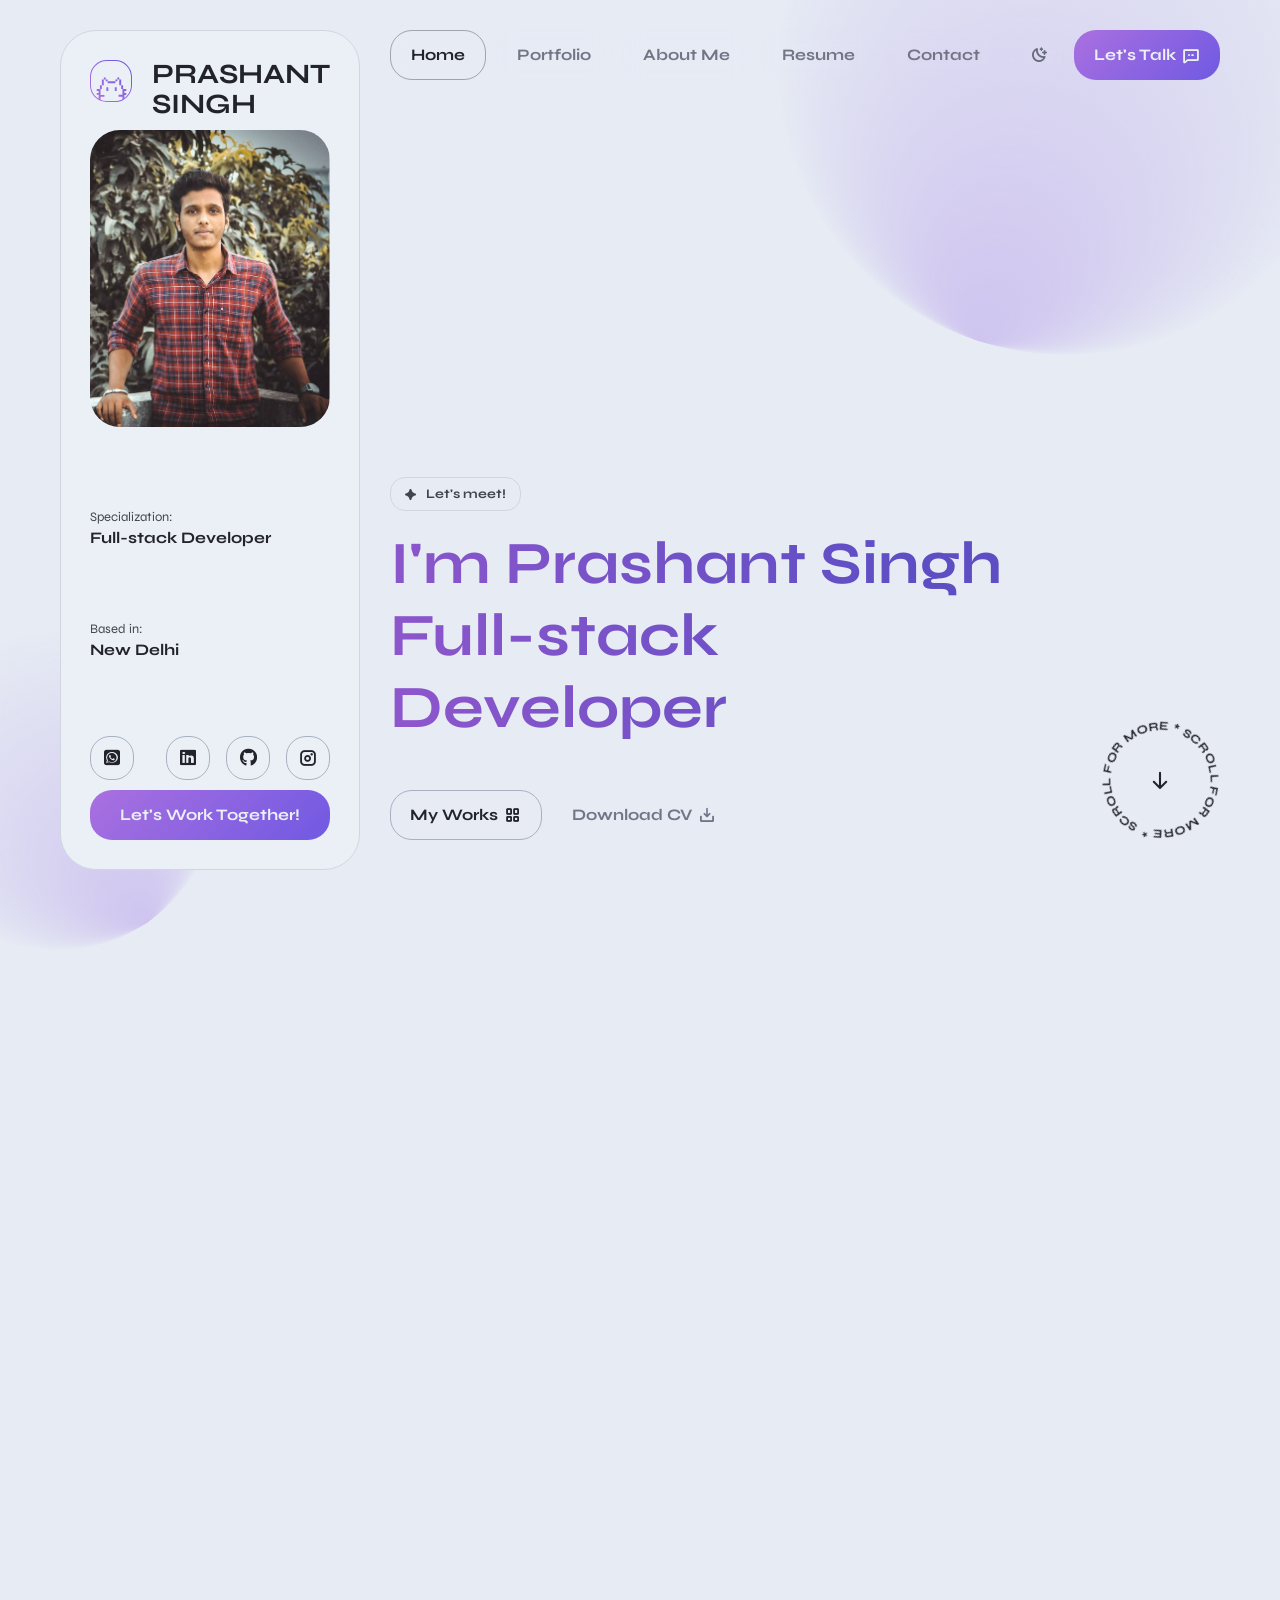
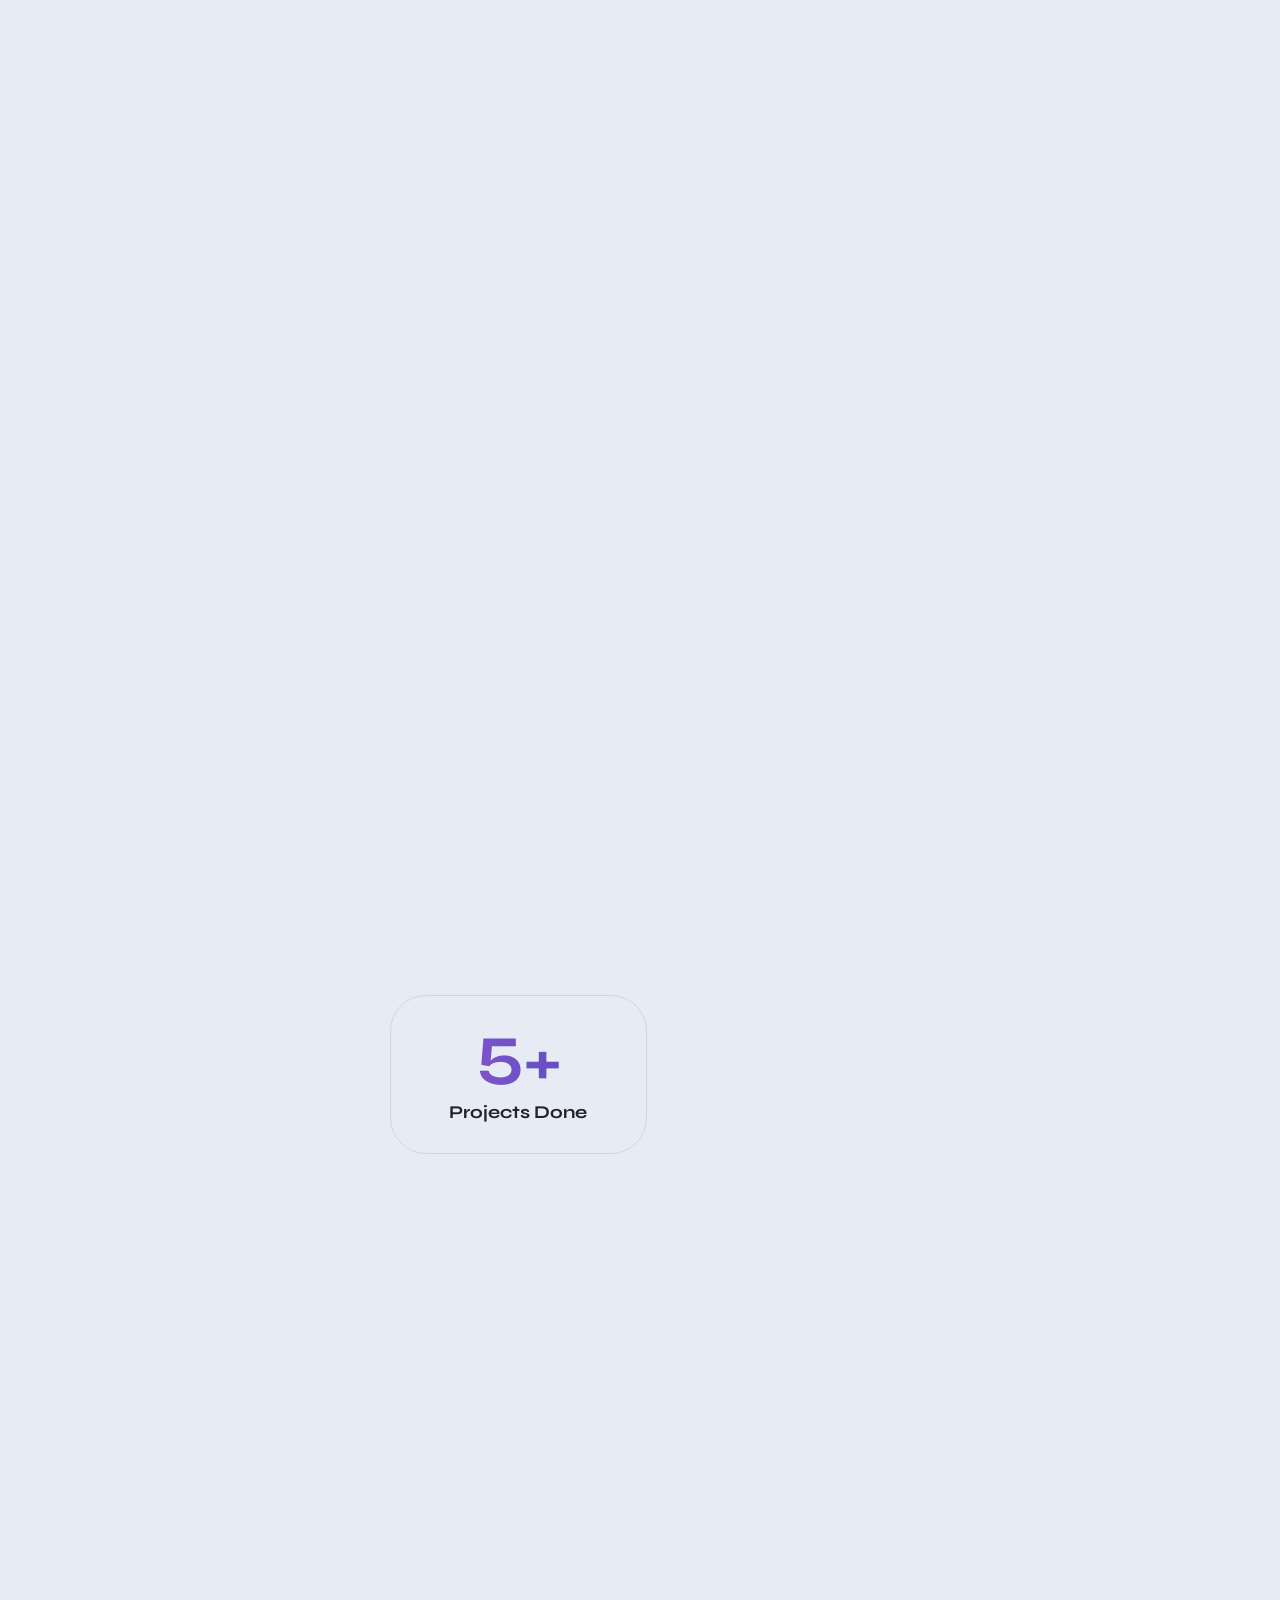
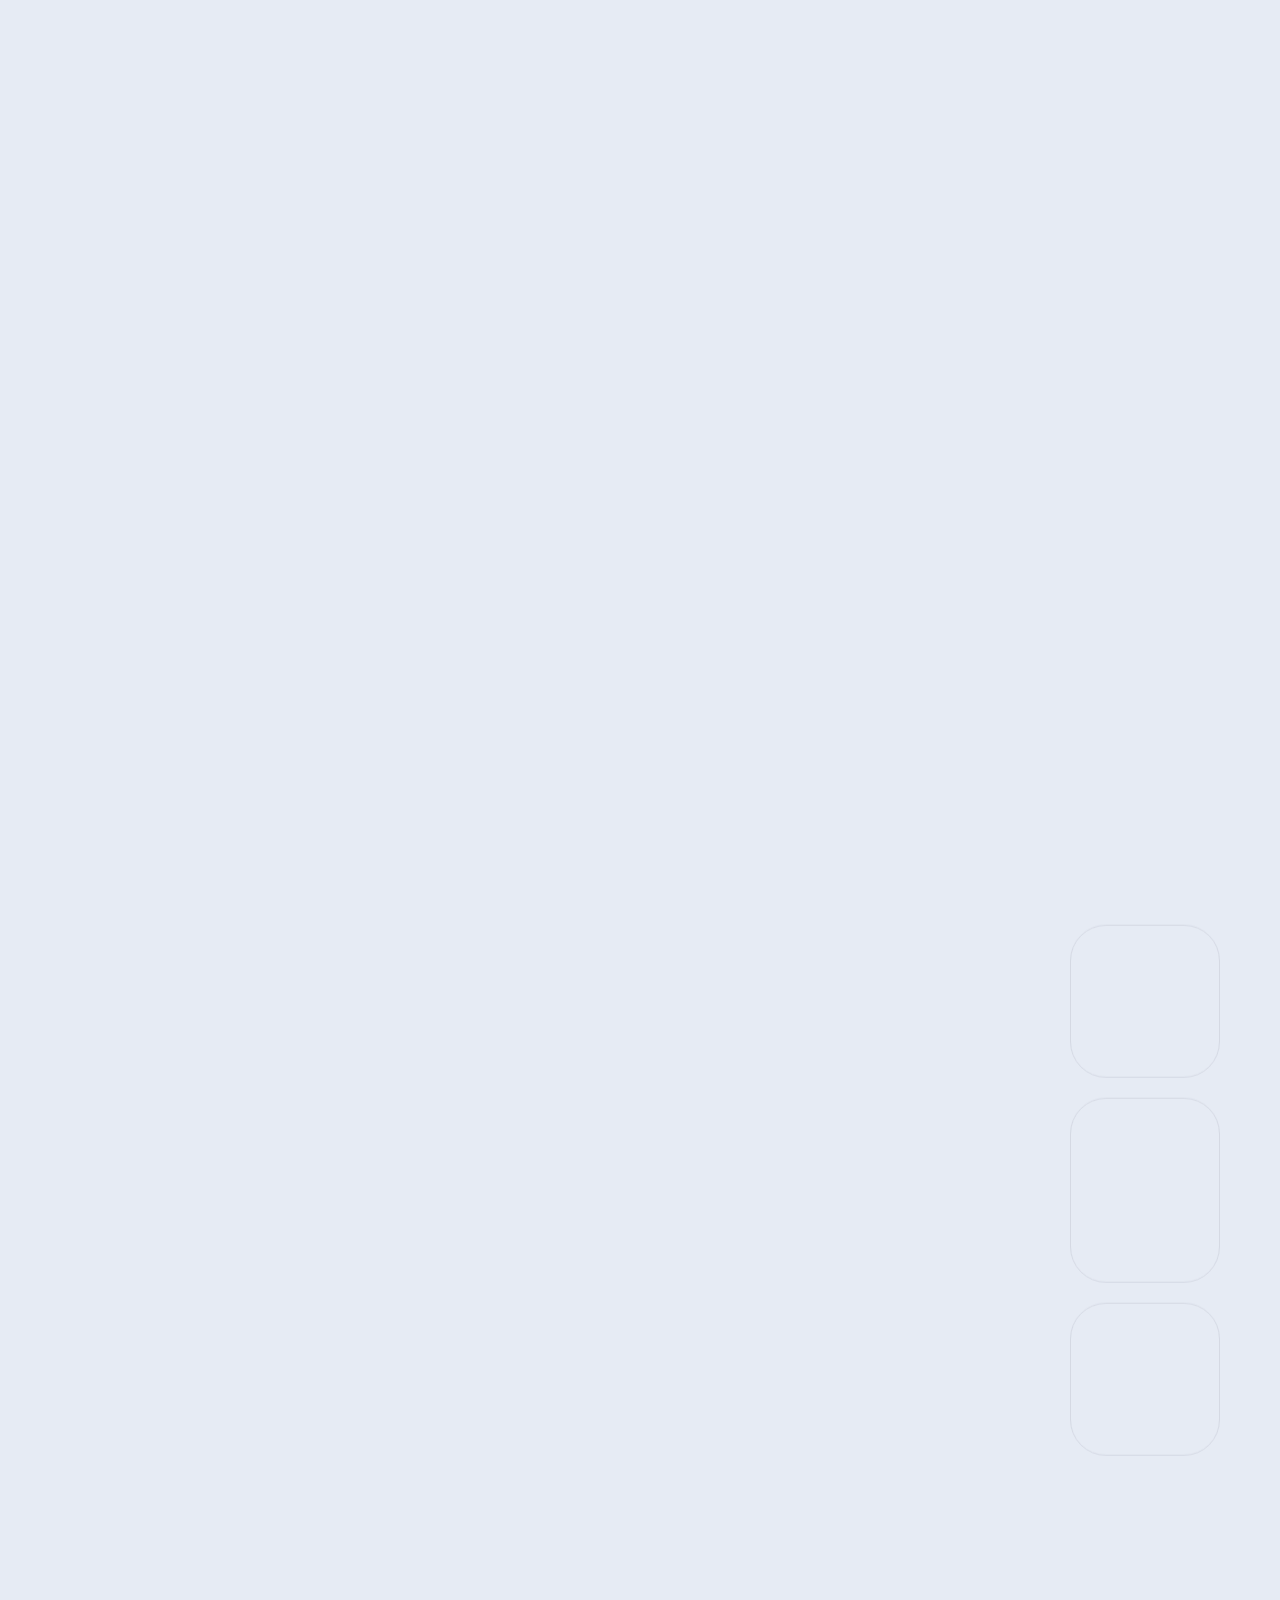
==== commit eb8b8a9b: "Updated portfolio with new project details for "Boston Payroll" and enhanced existing project descri" ====
--- a/index.html
+++ b/index.html
@@ -279,7 +279,7 @@
               <i class="ph-bold ph-squares-four"></i>
             </a>
             <a class="btn mobile-vertical btn-default btn-hover btn-hover-outline-mobile animate-headline"
-              target="_blank" href="https://drive.google.com/file/d/1693ubP-OQHszz19Yc43ceW1CunhQ7fRM/view">
+              target="_blank" href="https://drive.google.com/file/d/1ksoEkCR_oVG49JT0P4vHGXxL-tEtkE6h/view">
               <span class="btn-caption">Download CV</span>
               <i class="ph-bold ph-download-simple"></i>
             </a>
@@ -341,25 +341,84 @@
               <!-- Works Gallery Single Item Start -->
               <figure class="col-12 col-md-6 gallery__item grid-item animate-card-2" itemprop="associatedMedia"
                 itemscope itemtype="http://schema.org/ImageObject">
+                <a href="img/works/bostonPayroll.png" data-image="img/works/bostonPayroll.png" class="gallery__link"
+                  itemprop="contentUrl" data-size="1400x1400">
+                  <img src="img/works/bostonPayroll.png" class="gallery__image" itemprop="thumbnail"
+                    alt="Image description">
+                </a>
+                <figcaption class="gallery__descr" itemprop="caption description">
+                  <h5>Boston Payroll</h5>
+                  <div class="card__tags d-flex flex-wrap">
+                    <span class="rounded-tag">Boston Payroll</span>
+                    <a class="gallery__visit" href="https://bostonstage.oodleslab.com/" target="_blank" rel="noopener noreferrer">
+                      <i class="ph-bold ph-arrow-square-out"></i>
+                      <span>Visit Website</span>
+                    </a>
+                  </div>
+                  <div class="gallery__meta">
+                    <span class="gallery__stack-label">Tech Stack</span>
+                    <div class="gallery__stack d-flex flex-wrap">
+                      <span class="gallery__stack-tag">React.js</span>
+                      <span class="gallery__stack-tag">TypeScript</span>
+                      <span class="gallery__stack-tag">Tailwind CSS</span>
+                      <span class="gallery__stack-tag">React Query</span>
+                      <span class="gallery__stack-tag">Redux Toolkit</span>
+                      <span class="gallery__stack-tag">RBAC</span>
+                    </div>
+                  </div>
+                  <div class="gallery__details">
+                    <p class="small">
+                      – Developed a comprehensive payroll management platform enabling
+                      employers to manage employees, payroll processing, tax calculations,
+                      deductions, reimbursements, invoices, and payroll compliance through
+                      a centralized and user-friendly dashboard.
+                      <br>
+                      – Built scalable payroll workflows, reporting dashboards, payroll check
+                      generation, and approval processes while integrating RESTful APIs,
+                      improving payroll accuracy, operational efficiency, and overall user
+                      experience.
+                    </p>
+                  </div>
+                </figcaption>
+              </figure>
+              <!-- Works Gallery Single Item End -->
+
+              <!-- Works Gallery Single Item Start -->
+              <figure class="col-12 col-md-6 gallery__item grid-item animate-card-2" itemprop="associatedMedia"
+                itemscope itemtype="http://schema.org/ImageObject">
                 <a href="img/works/closerxpert.png" data-image="img/works/closerxpert.png" class="gallery__link"
                   itemprop="contentUrl" data-size="1400x1400">
                   <img src="img/works/closerxpert.png" class="gallery__image" itemprop="thumbnail"
                     alt="Image description">
                 </a>
                 <figcaption class="gallery__descr" itemprop="caption description">
-                  <h5 style="color:white">CloserXpert</h5>
+                  <h5>CloserXpert</h5>
                   <div class="card__tags d-flex flex-wrap">
-                    <span class="rounded-tag"><a style="color: white;" href="">CloserXpert</span></a>
+                    <span class="rounded-tag">CloserXpert</span>
+                  </div>
+                  <div class="gallery__meta">
+                    <span class="gallery__stack-label">Tech Stack</span>
+                    <div class="gallery__stack d-flex flex-wrap">
+                      <span class="gallery__stack-tag">React</span>
+                      <span class="gallery__stack-tag">Tailwind CSS</span>
+                      <span class="gallery__stack-tag">React Query</span>
+                      <span class="gallery__stack-tag">Twilio</span>
+                      <span class="gallery__stack-tag">LiveKit</span>
+                      <span class="gallery__stack-tag">WebSockets</span>
+                    </div>
+                  </div>
+                  <div class="gallery__details">
                     <p class="small">
                       – Built a role-based AI sales enablement platform (Sales, Business) that
                       allowed creation and testing of AI agents for customer interactions
                       through voice and text, with real-time call handling for appointment
-                      booking, transfers, and AI-driven practice sessions with feedback.<br> – Designed an interactive
-                      sales dashboard displaying performance, deals,
+                      booking, transfers, and AI-driven practice sessions with feedback.
+                      <br>
+                      – Designed an interactive sales dashboard displaying performance, deals,
                       scores, and leaderboards for setters and closers, improving training
-                      productivity, and providing managers with actionable insights. <br> – Tech Stack: React, Tailwind
-                      CSS, React Query, Twilio, LiveKit, WebSockets
+                      productivity, and providing managers with actionable insights.
                     </p>
+                  </div>
                 </figcaption>
               </figure>
               <!-- Works Gallery Single Item End -->
@@ -373,20 +432,37 @@
                     alt="Image description">
                 </a>
                 <figcaption class="gallery__descr" itemprop="caption description">
-                  <h5 style="color:white">Future AGI</h5>
+                  <h5>Future AGI</h5>
                   <div class="card__tags d-flex flex-wrap">
-                    <span class="rounded-tag"><a style="color: white;" href="">Future AGI</span></a>
+                    <span class="rounded-tag">Future AGI</span>
+                    <a class="gallery__visit" href="https://futureagi.com/" target="_blank" rel="noopener noreferrer">
+                      <i class="ph-bold ph-arrow-square-out"></i>
+                      <span>Visit Website</span>
+                    </a>
+                  </div>
+                  <div class="gallery__meta">
+                    <span class="gallery__stack-label">Tech Stack</span>
+                    <div class="gallery__stack d-flex flex-wrap">
+                      <span class="gallery__stack-tag">React</span>
+                      <span class="gallery__stack-tag">Material UI</span>
+                      <span class="gallery__stack-tag">AG Grid</span>
+                      <span class="gallery__stack-tag">Redux</span>
+                    </div>
+                  </div>
+                  <div class="gallery__details">
                     <p class="small">
                       – Built high-performance, scalable UIs for a Generative AI lifecycle
                       platform, streamlining dataset evaluation, prompt generation,
                       optimization, and model evaluation. Delivered real-time components
                       for monitoring, tracing, and alerting to proactively detect errors,
-                      ensuring safety, compliance, and observability.<br> – Developed scalable, user-friendly interfaces
-                      with dynamic tables and
+                      ensuring safety, compliance, and observability.
+                      <br>
+                      – Developed scalable, user-friendly interfaces with dynamic tables and
                       advanced filtering for seamless data exploration. Collaborated with
                       product, design, and backend teams to create a comprehensive AI
-                      prototyping environment.<br> – Tech Stack: React, Material UI, AG Grid, Redux
+                      prototyping environment.
                     </p>
+                  </div>
                 </figcaption>
               </figure>
               <!-- Works Gallery Single Item End -->
@@ -399,9 +475,25 @@
                   <img src="img/works/datym.png" class="gallery__image" itemprop="thumbnail" alt="Image description">
                 </a>
                 <figcaption class="gallery__descr" itemprop="caption description">
-                  <h5 style="color:white" href="https://app.datym.ai/">Datym</h5>
+                  <h5>Datym</h5>
                   <div class="card__tags d-flex flex-wrap">
-                    <span class="rounded-tag"><a style="color: white;" href="https://app.datym.ai/">Datym</span></a>
+                    <span class="rounded-tag">Datym</span>
+                    <a class="gallery__visit" href="https://datym.ai/" target="_blank" rel="noopener noreferrer">
+                      <i class="ph-bold ph-arrow-square-out"></i>
+                      <span>Visit Website</span>
+                    </a>
+                  </div>
+                  <div class="gallery__meta">
+                    <span class="gallery__stack-label">Tech Stack</span>
+                    <div class="gallery__stack d-flex flex-wrap">
+                      <span class="gallery__stack-tag">Django</span>
+                      <span class="gallery__stack-tag">HTML</span>
+                      <span class="gallery__stack-tag">CSS</span>
+                      <span class="gallery__stack-tag">Pinecone</span>
+                      <span class="gallery__stack-tag">Streamlit</span>
+                    </div>
+                  </div>
+                  <div class="gallery__details">
                     <p class="small">
                       – Built a platform to manage medical conferences, storing abstracts and
                       posters in a vector database (Pinecone) to enable efficient data retrieval and
@@ -412,8 +504,8 @@
                       <br>
                       – Implemented features for users to make notes, select useful rows, save or
                       export their findings, and narrate multiple saved searches using OpenAI.
-                      Applied Django, HTML, CSS, Pinecone, and Streamlit for the tech stack.
                     </p>
+                  </div>
                 </figcaption>
               </figure>
               <!-- Works Gallery Single Item End -->
@@ -428,7 +520,7 @@
                 <figcaption class="gallery__descr" itemprop="caption description">
                   <h5 style="color:white">Medical Record Summarization</h5>
                   <div class="card__tags d-flex flex-wrap">
-                    <span class="rounded-tag"><a style="color: white;" href="">Medical Record Summarization</span></a>
+                    <span class="rounded-tag"><a href="">Medical Record Summarization</a></span>
                     <p class="small">
                       – Created an AI-based tool to process and summarize large or multiple PDFs
                       of patient records, generating patient summaries and abstracts linked to
@@ -451,16 +543,32 @@
                     alt="Image description">
                 </a>
                 <figcaption class="gallery__descr" itemprop="caption description">
-                  <h5 style="color:white">Prescription Cross Check </h5>
+                  <h5>Prescription Cross Check</h5>
                   <div class="card__tags d-flex flex-wrap">
-                    <span class="rounded-tag"><a style="color: white;" href="">Prescription Cross Check </span></a>
+                    <span class="rounded-tag">Prescription Cross Check</span>
+                  </div>
+                  <div class="gallery__meta">
+                    <span class="gallery__stack-label">Tech Stack</span>
+                    <div class="gallery__stack d-flex flex-wrap">
+                      <span class="gallery__stack-tag">Next.js</span>
+                      <span class="gallery__stack-tag">Tailwind CSS</span>
+                      <span class="gallery__stack-tag">FastAPI</span>
+                      <span class="gallery__stack-tag">ChatGPT API</span>
+                    </div>
+                  </div>
+                  <div class="gallery__details">
                     <p class="small">
                       – Developed an AI-based system that evaluates the suitability of
                       prescribed medications based on patient health information, allergies,
-                      and current conditions.<br> – Built the frontend with Next.js and Tailwind CSS and the backend
+                      and current conditions.
+                      <br>
+                      – Built the frontend with Next.js and Tailwind CSS and the backend
                       with FastAPI and ChatGPT API, providing real-time feedback on
-                      medication appropriateness. <br> – Improved patient safety and treatment accuracy by 15%.
+                      medication appropriateness.
+                      <br>
+                      – Improved patient safety and treatment accuracy by 15%.
                     </p>
+                  </div>
                 </figcaption>
               </figure>
               <!-- Works Gallery Single Item End -->
@@ -476,7 +584,7 @@
                 <figcaption class="gallery__descr" itemprop="caption description">
                   <h5 style="color:white">Money Tracker</h5>
                   <div class="card__tags d-flex flex-wrap">
-                    <span class="rounded-tag"><a style="color: white;" href="">Metabolic Fitness Chatbot</span></a>
+                    <span class="rounded-tag"><a href="">Metabolic Fitness Chatbot</a></span>
                     <p class="small">
                       – Implemented an AI-based chatbot that interacts with users to
                       answer questions about training videos uploaded by metabolic
@@ -520,7 +628,7 @@
             <!-- achievements single item -->
             <div class="achievements__item d-flex flex-column grid-item animate-card-3">
               <div class="achievements__card">
-                <p class="achievements__number">4</p>
+                <p class="achievements__number">5+</p>
                 <p class="achievements__descr">Projects Done</p>
               </div>
             </div>
@@ -567,7 +675,7 @@
                   </p> -->
                 <div class="btn-group about-descr__btnholder animate-in-up">
                   <a class="btn mobile-vertical btn-default btn-hover btn-hover-accent" target="_blank"
-                    href="https://drive.google.com/file/d/1693ubP-OQHszz19Yc43ceW1CunhQ7fRM/view">
+                    href="https://drive.google.com/file/d/1ksoEkCR_oVG49JT0P4vHGXxL-tEtkE6h/view">
                     <span class="btn-caption">Download CV</span>
                     <i class="ph-bold ph-download-simple"></i>
                   </a>
@@ -742,7 +850,7 @@
             <!-- experience single item -->
             <div class="row g-0 resume-lines__item animate-in-up">
               <div class="col-12 col-md-2">
-                <span class="resume-lines__date animate-in-up">March 2023 - June 2024</span>
+                <span class="resume-lines__date animate-in-up">July 2023 - June 2024</span>
               </div>
               <div class="col-12 col-md-5 ">
                 <h5 class="resume-lines__title animate-in-up">Frontend Developer</h5>
@@ -1237,4 +1345,4 @@
 
 </body>
 
-</html>
+</html>
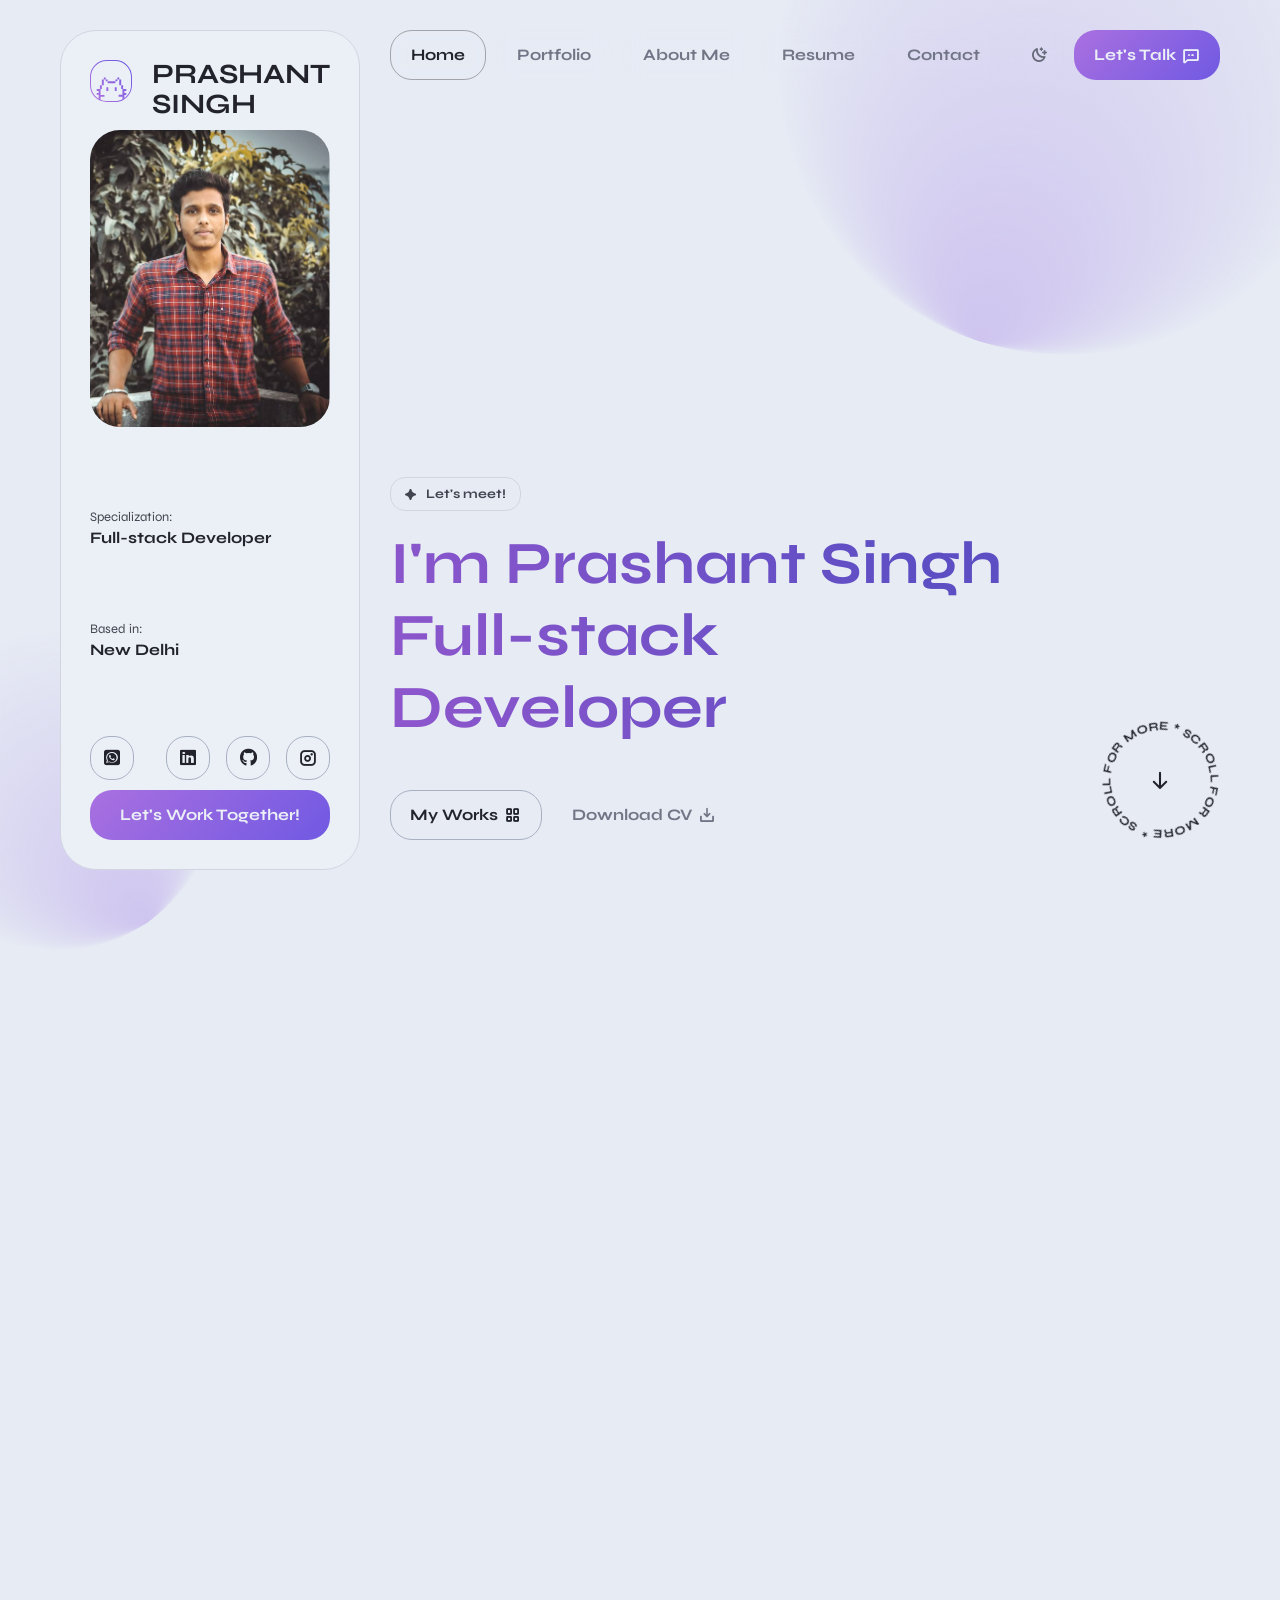
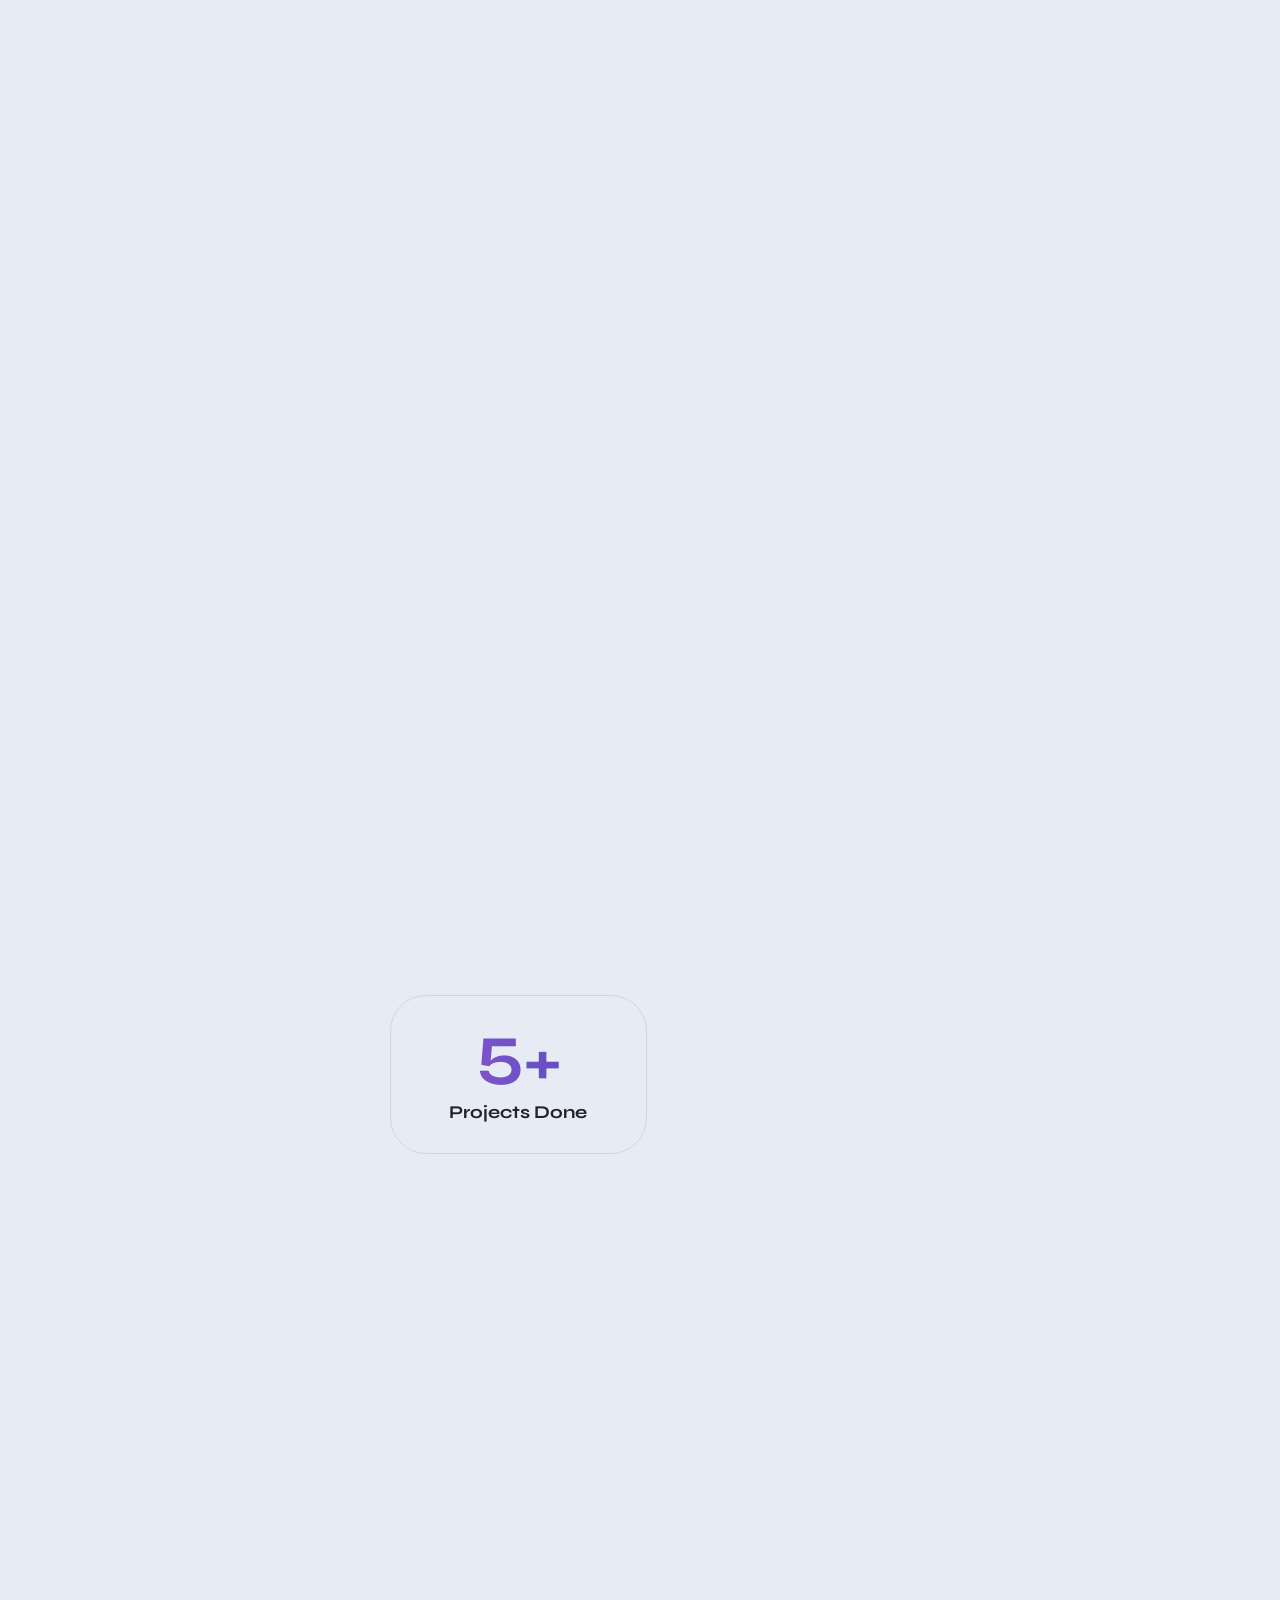
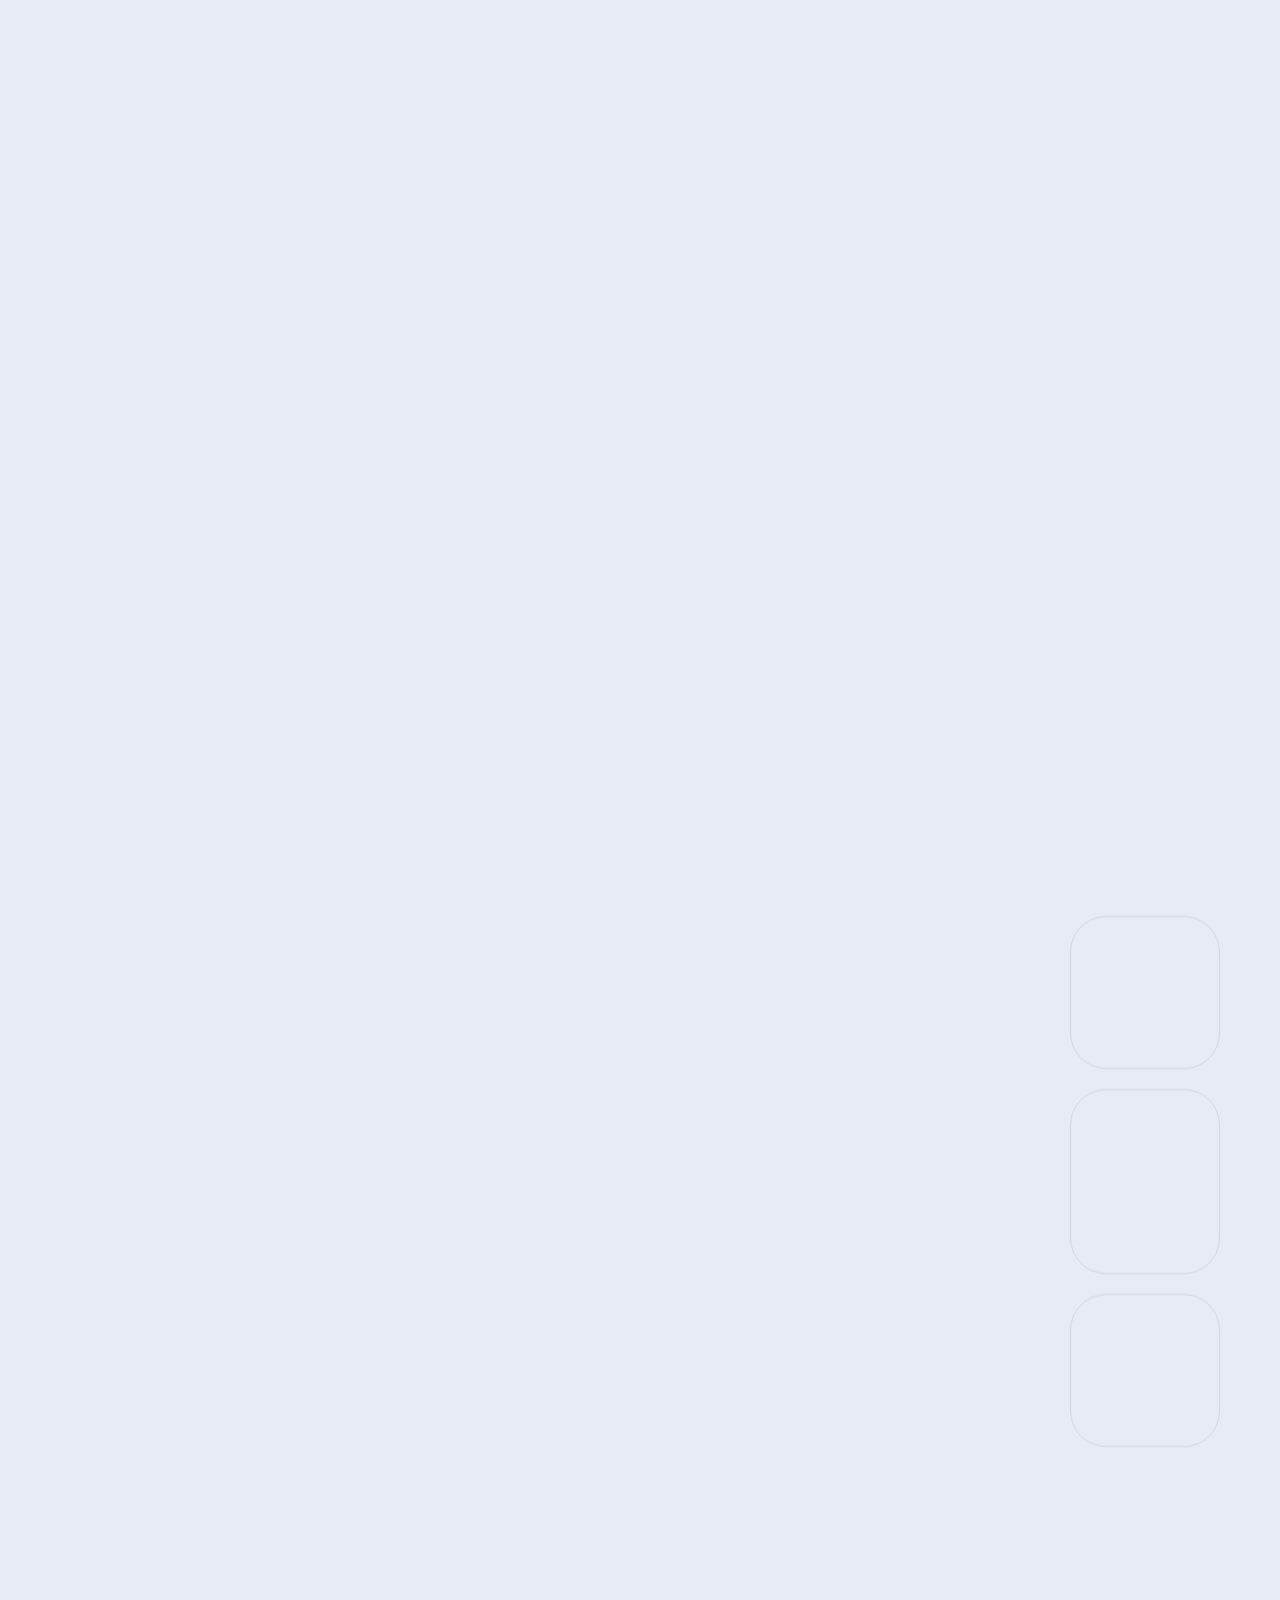
==== commit d2b16ff1: "Update CV download link in index.html" ====
--- a/index.html
+++ b/index.html
@@ -279,7 +279,7 @@
               <i class="ph-bold ph-squares-four"></i>
             </a>
             <a class="btn mobile-vertical btn-default btn-hover btn-hover-outline-mobile animate-headline"
-              target="_blank" href="https://drive.google.com/file/d/1ksoEkCR_oVG49JT0P4vHGXxL-tEtkE6h/view">
+              target="_blank" href="https://drive.google.com/file/d/1ARSJ6Jkp8lR3Zjx-WwRPh_41Xxzjp0Sl/view">
               <span class="btn-caption">Download CV</span>
               <i class="ph-bold ph-download-simple"></i>
             </a>
@@ -675,7 +675,7 @@
                   </p> -->
                 <div class="btn-group about-descr__btnholder animate-in-up">
                   <a class="btn mobile-vertical btn-default btn-hover btn-hover-accent" target="_blank"
-                    href="https://drive.google.com/file/d/1ksoEkCR_oVG49JT0P4vHGXxL-tEtkE6h/view">
+                    href="https://drive.google.com/file/d/1ARSJ6Jkp8lR3Zjx-WwRPh_41Xxzjp0Sl/view">
                     <span class="btn-caption">Download CV</span>
                     <i class="ph-bold ph-download-simple"></i>
                   </a>
@@ -1345,4 +1345,4 @@
 
 </body>
 
-</html>+</html>
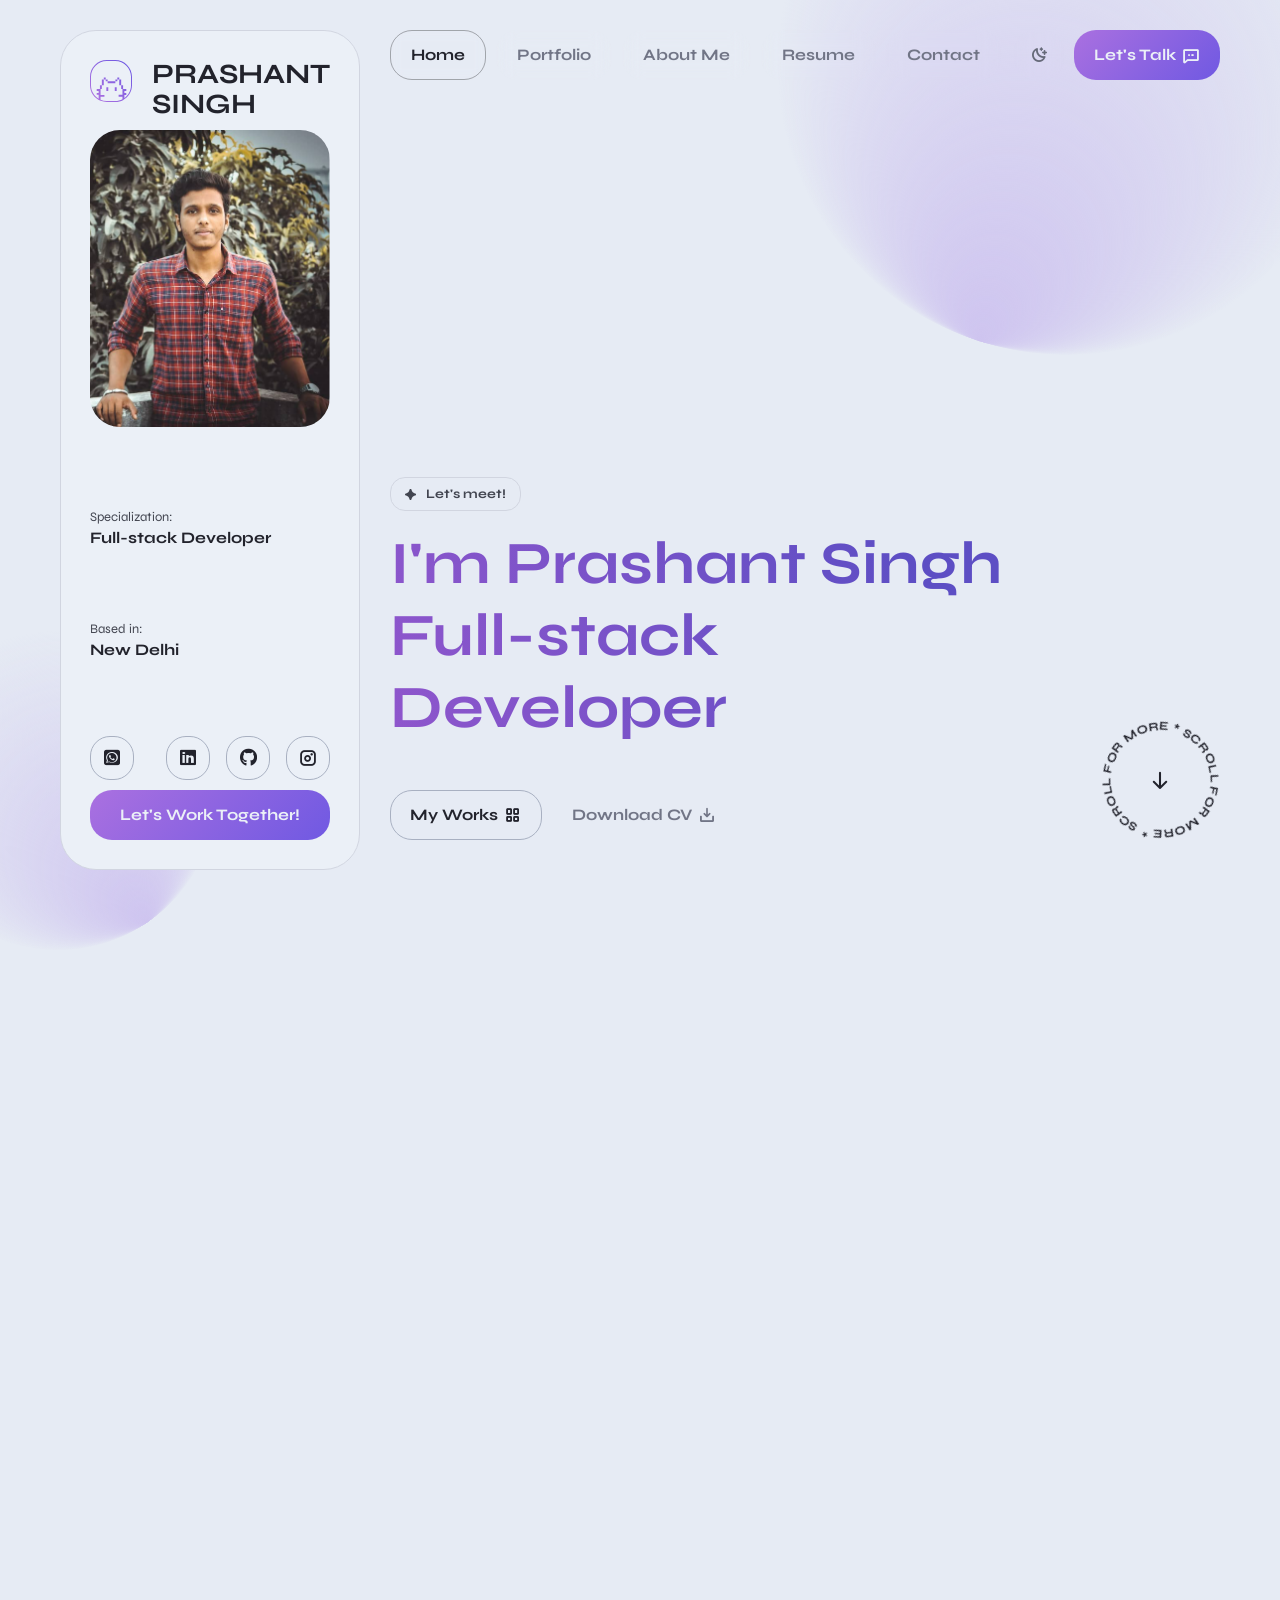
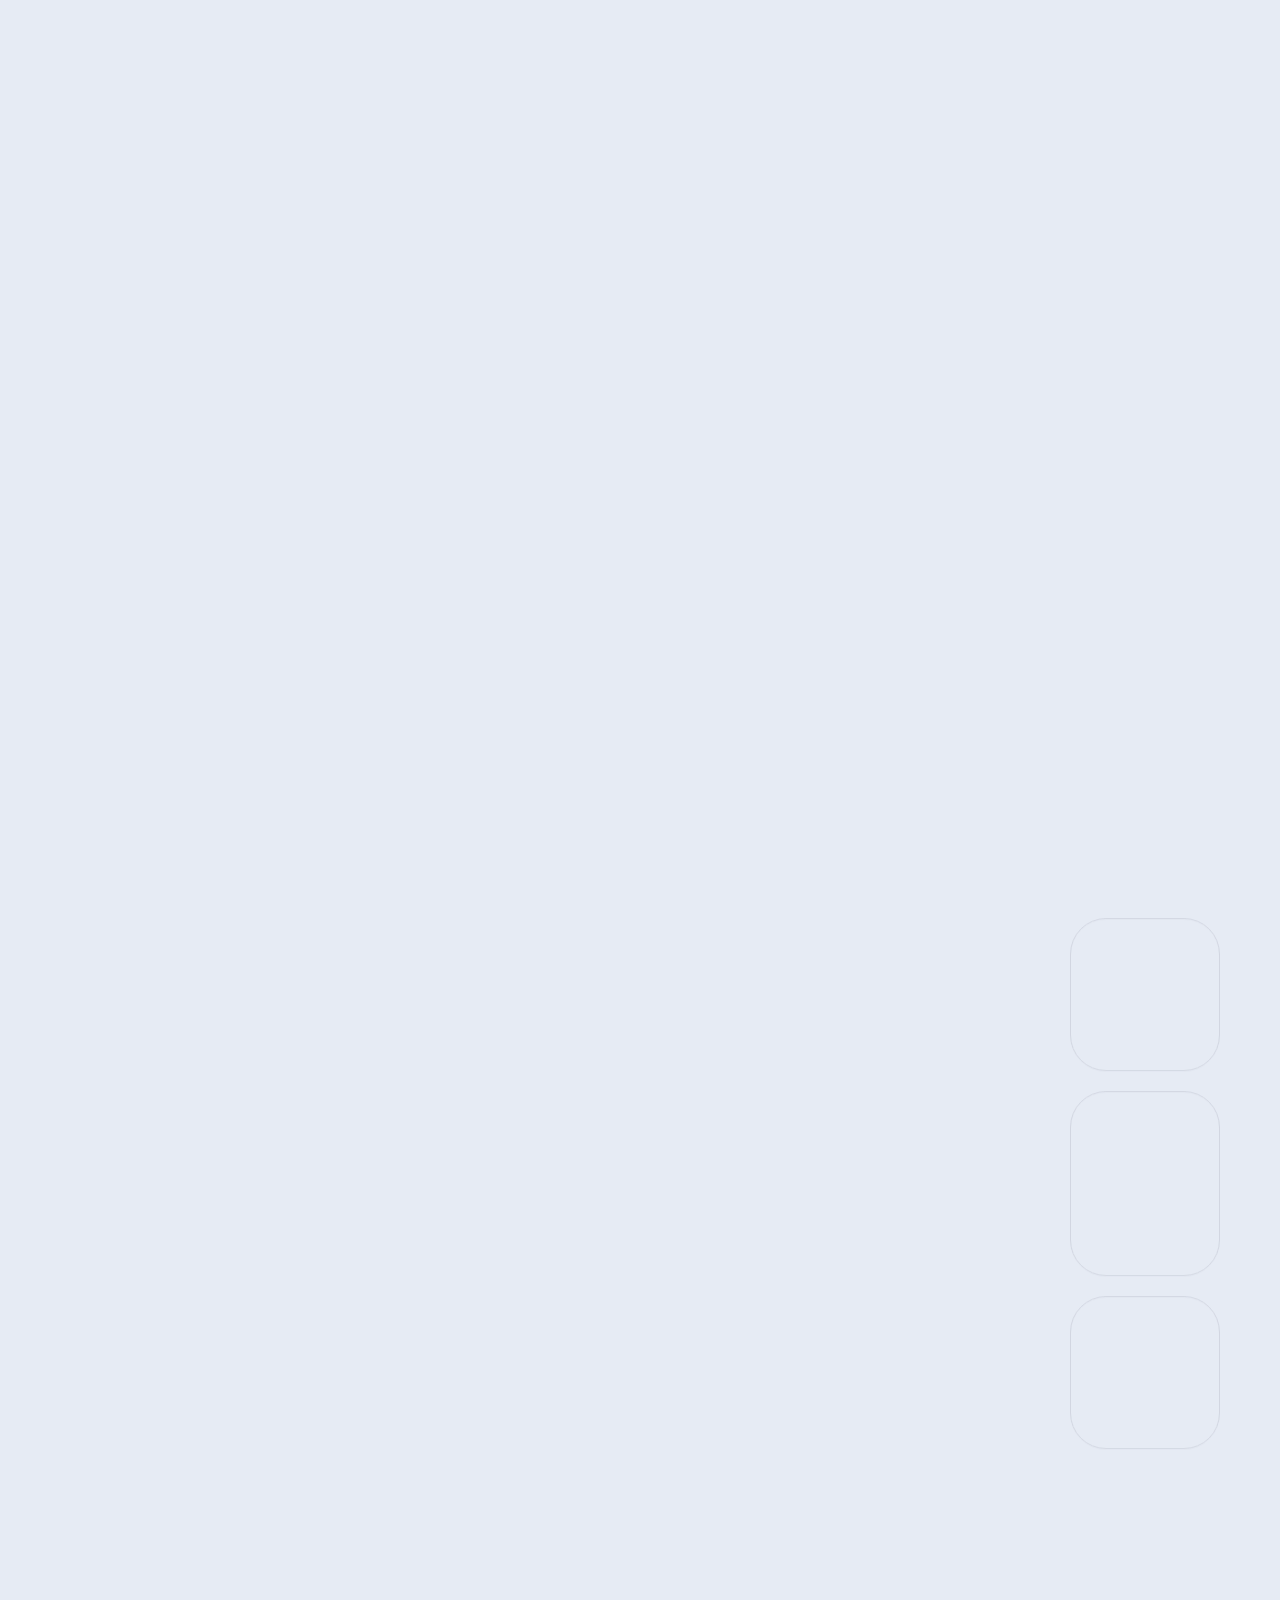
==== commit a0f828be: "Update CV download link in index.html Update CV download link in index.html" ====
--- a/index.html
+++ b/index.html
@@ -279,7 +279,7 @@
               <i class="ph-bold ph-squares-four"></i>
             </a>
             <a class="btn mobile-vertical btn-default btn-hover btn-hover-outline-mobile animate-headline"
-              target="_blank" href="https://drive.google.com/file/d/1ARSJ6Jkp8lR3Zjx-WwRPh_41Xxzjp0Sl/view">
+              target="_blank" href="https://drive.google.com/file/d/1FV9E2ZpjhNIt9Wi42lefQQDwcAIfssZO/view">
               <span class="btn-caption">Download CV</span>
               <i class="ph-bold ph-download-simple"></i>
             </a>
@@ -675,7 +675,7 @@
                   </p> -->
                 <div class="btn-group about-descr__btnholder animate-in-up">
                   <a class="btn mobile-vertical btn-default btn-hover btn-hover-accent" target="_blank"
-                    href="https://drive.google.com/file/d/1ARSJ6Jkp8lR3Zjx-WwRPh_41Xxzjp0Sl/view">
+                    href="https://drive.google.com/file/d/1FV9E2ZpjhNIt9Wi42lefQQDwcAIfssZO/view">
                     <span class="btn-caption">Download CV</span>
                     <i class="ph-bold ph-download-simple"></i>
                   </a>
